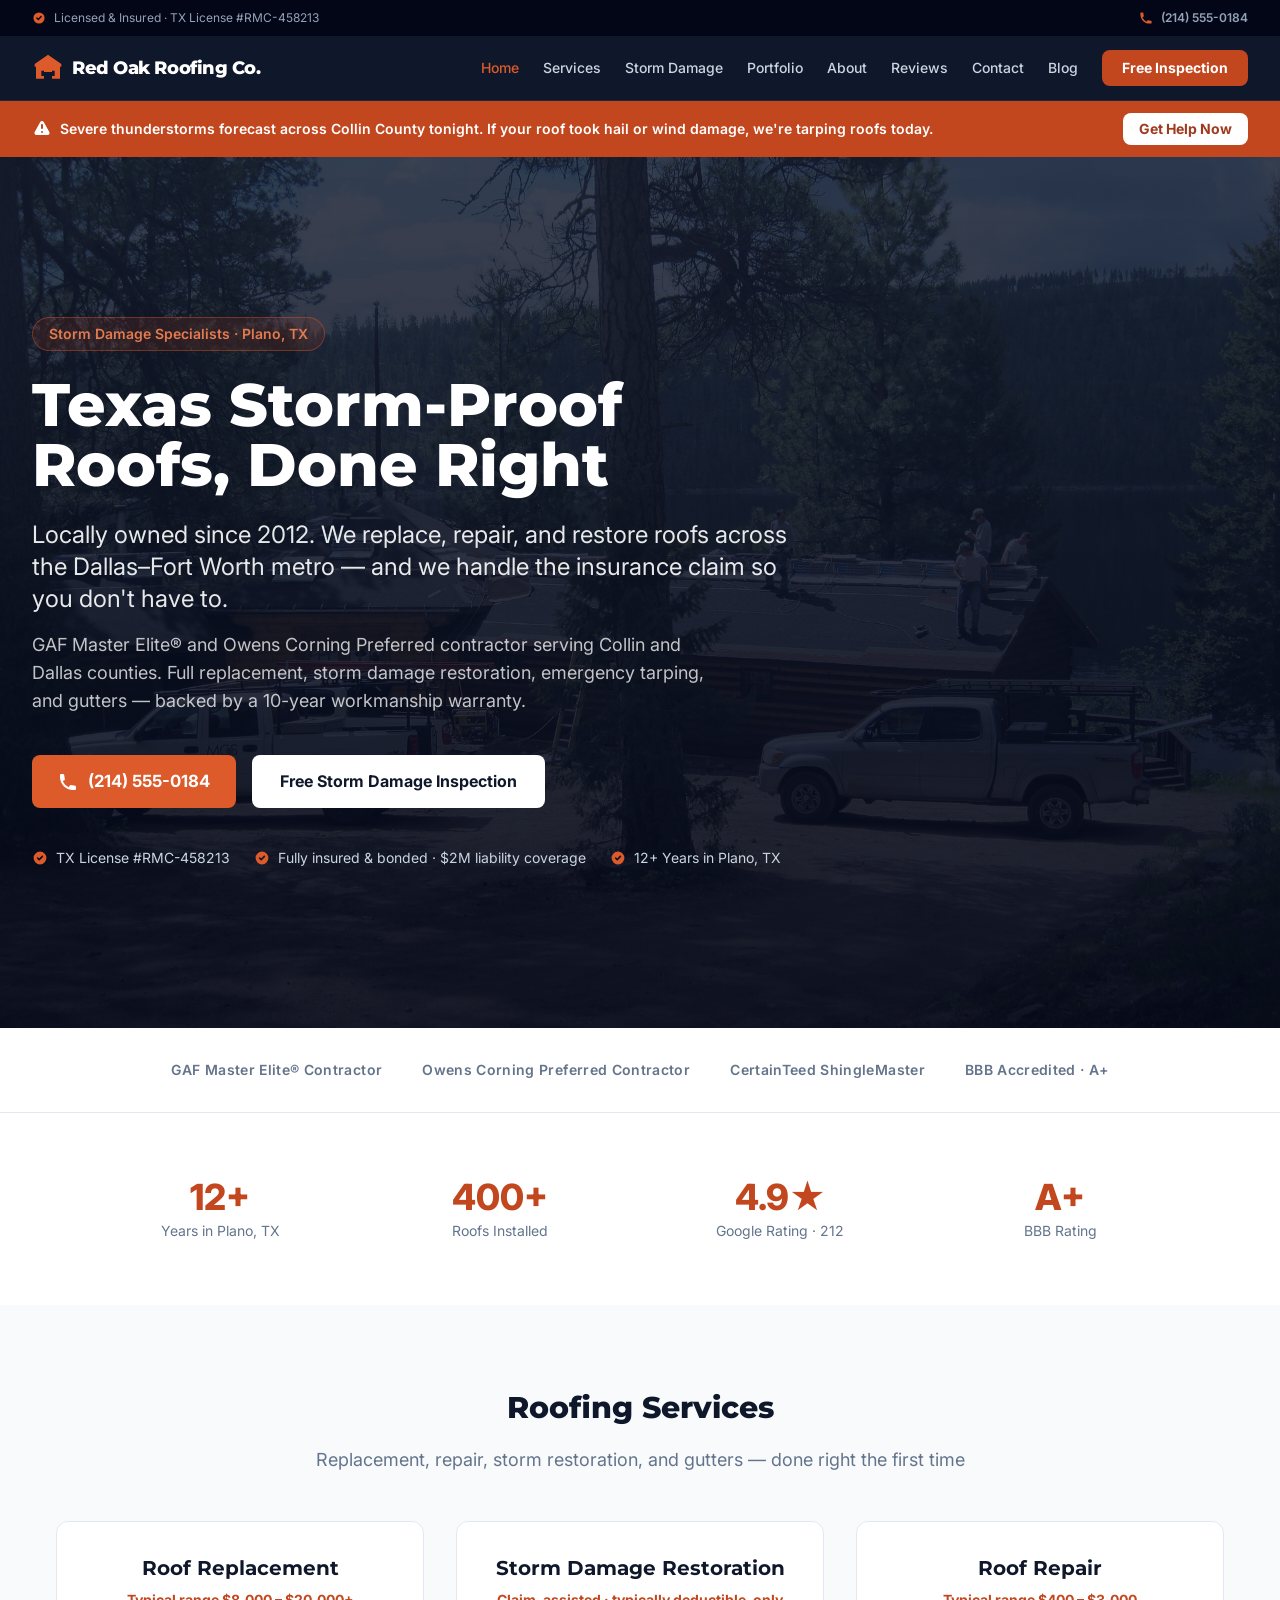
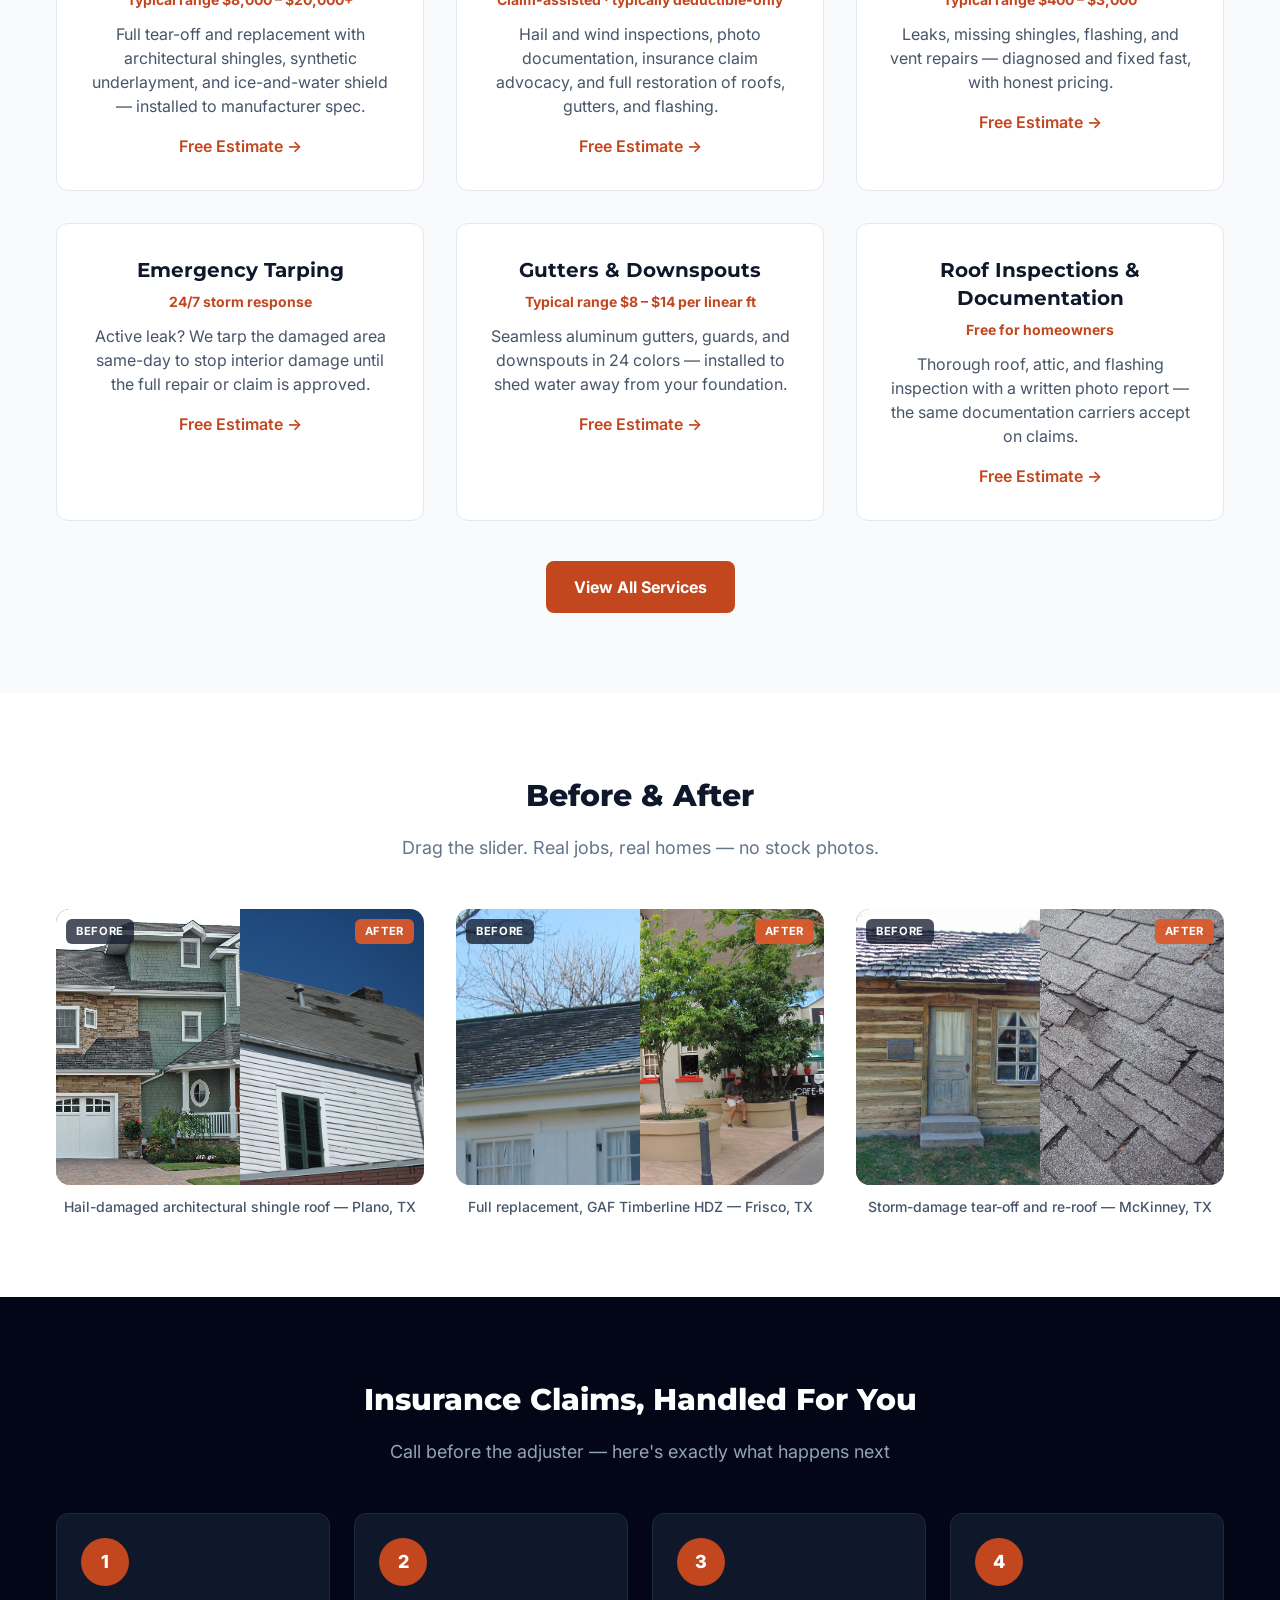
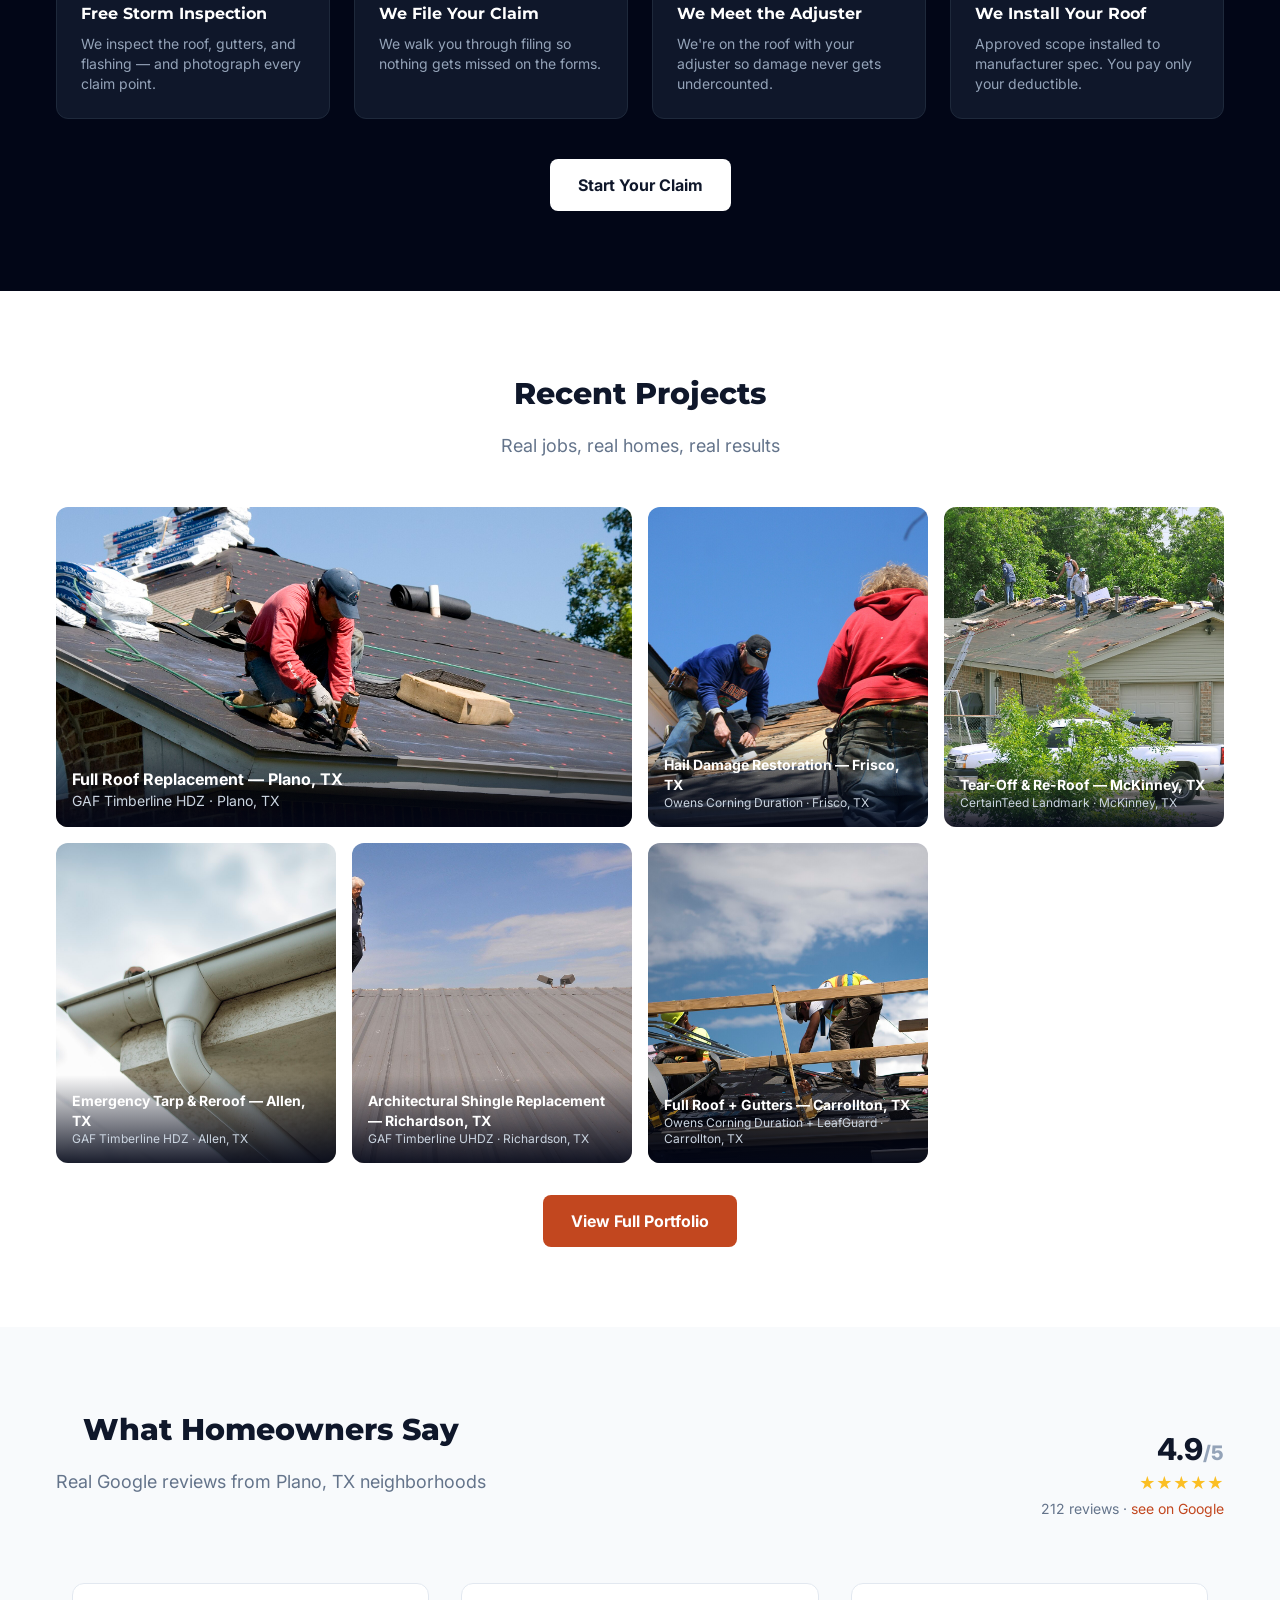
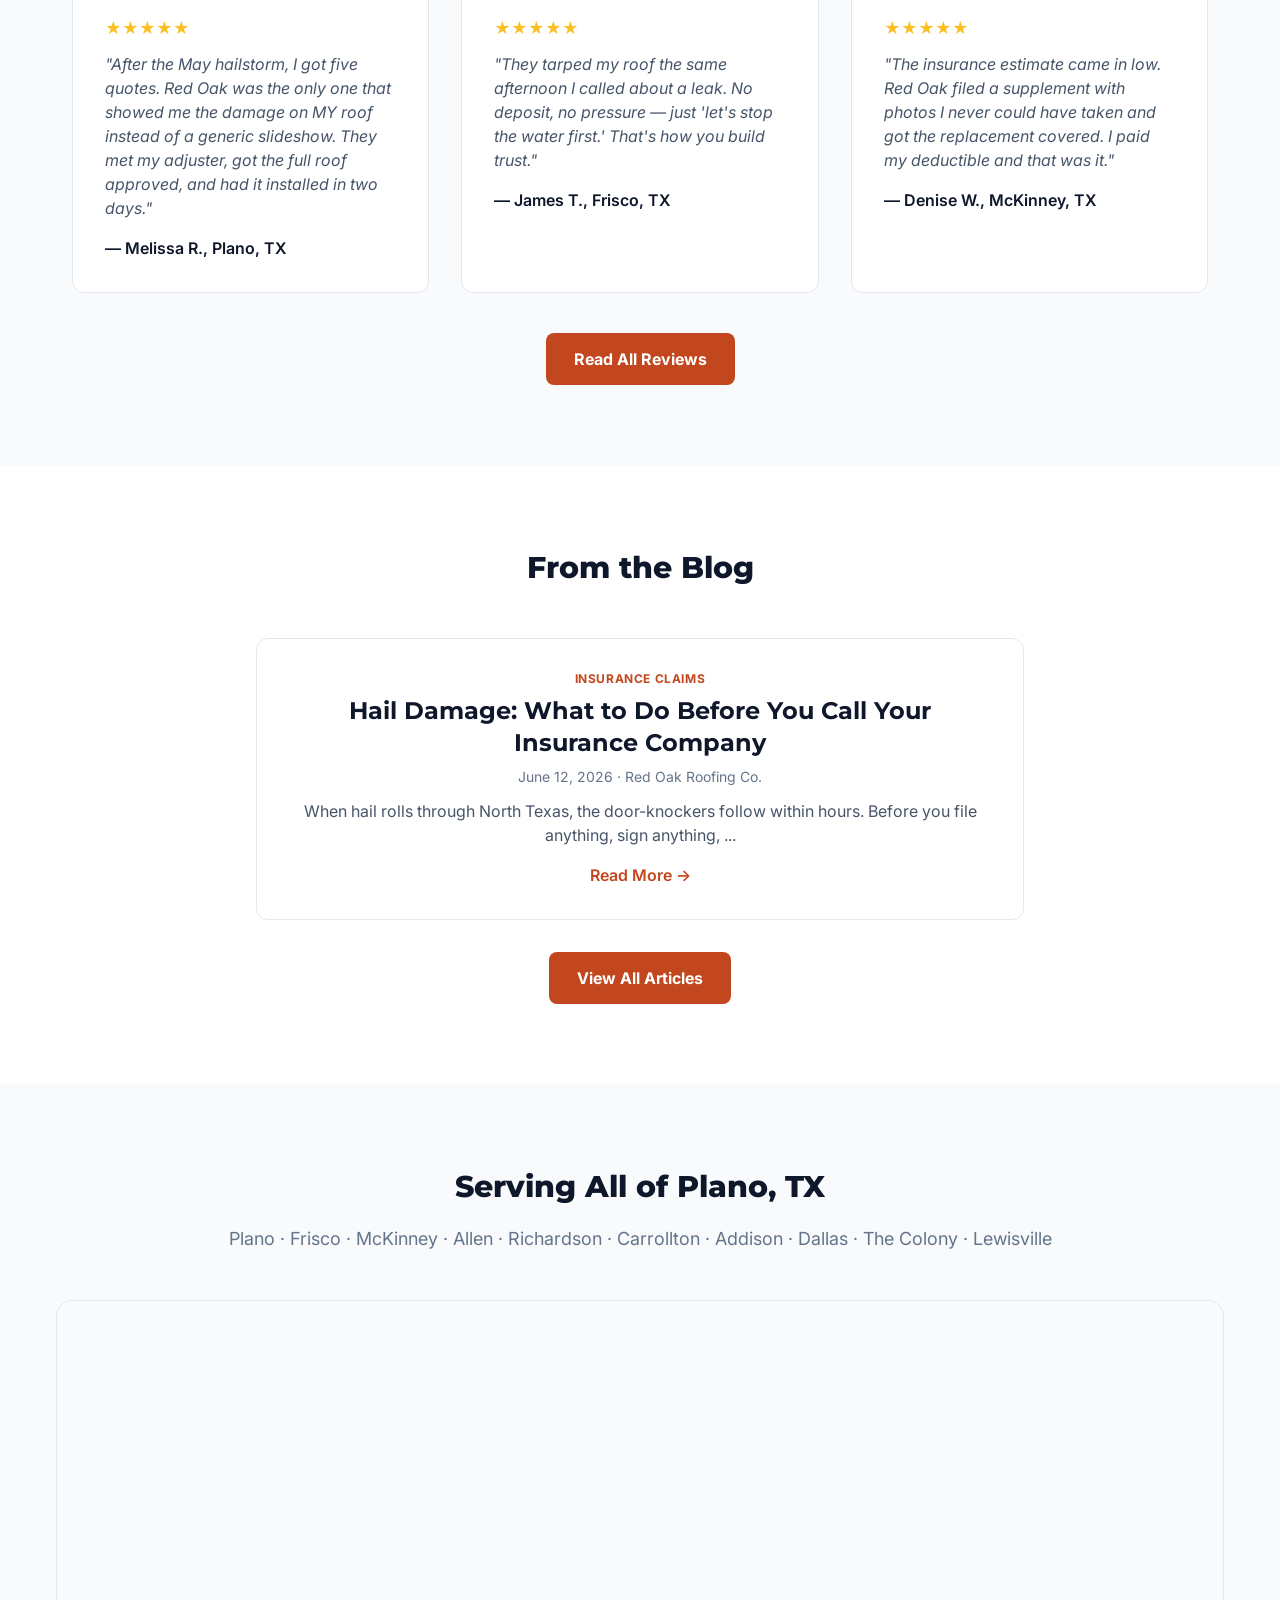
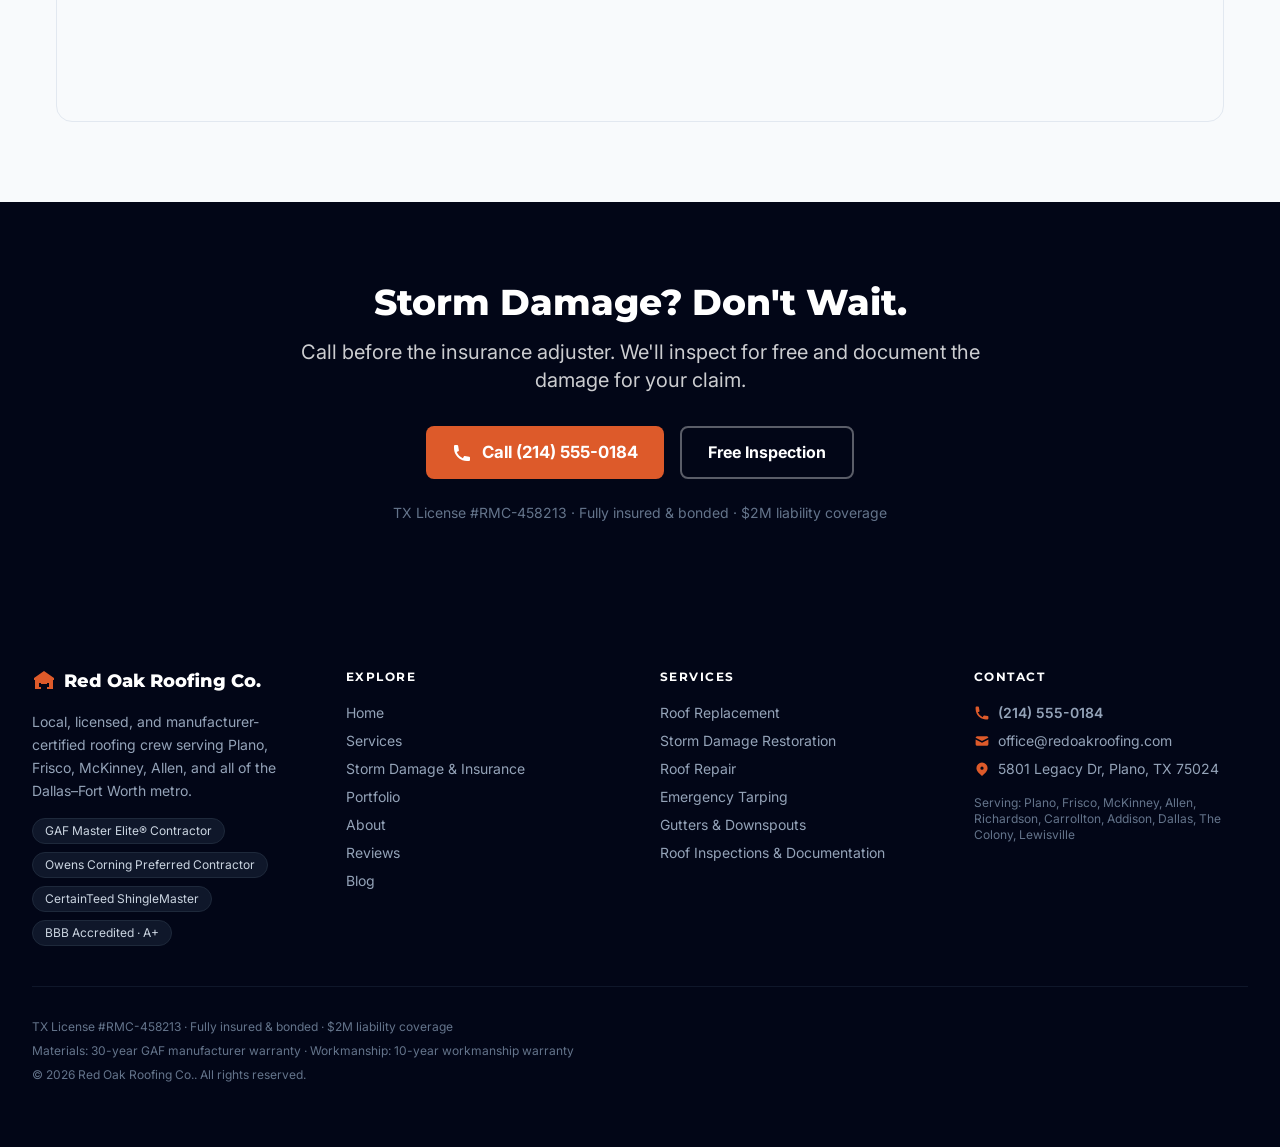
==== index.html @ 8d055d01 "Deploy red-oak-roofing" ====
<!DOCTYPE html>
<html lang="en">
<head>
  <meta charset="UTF-8">
  <meta name="viewport" content="width=device-width, initial-scale=1.0">
  <title>Texas Storm-Proof Roofs, Done Right | Red Oak Roofing Co.</title>
  <meta name="description" content="GAF Master Elite® and Owens Corning Preferred contractor serving Collin and Dallas counties. Full replacement, storm damage restoration, emergency tarping, and gutters — backed by a 10-year workmanship warranty.">
  <meta property="og:title" content="Texas Storm-Proof Roofs, Done Right | Red Oak Roofing Co.">
  <meta property="og:description" content="GAF Master Elite® and Owens Corning Preferred contractor serving Collin and Dallas counties. Full replacement, storm damage restoration, emergency tarping, and gutters — backed by a 10-year workmanship warranty.">
  <meta property="og:type" content="website">
  <meta name="twitter:card" content="summary_large_image">
  <link rel="canonical" href="https://red-oak-roofing.pages.dev/index.html">
  <script type="application/ld+json">
  {
    "@context": "https://schema.org",
    "@type": "RoofingContractor",
    "name": "Red Oak Roofing Co.",
    "image": "./images/hero-roofing.jpg",
    "telephone": "(214) 555-0184",
    "email": "office@redoakroofing.com",
    "address": { "@type": "PostalAddress", "addressLocality": "Plano, TX", "streetAddress": "5801 Legacy Dr, Plano, TX 75024" },
    "url": "https://red-oak-roofing.pages.dev",
    "description": "GAF Master Elite® and Owens Corning Preferred contractor serving Collin and Dallas counties. Full replacement, storm damage restoration, emergency tarping, and gutters — backed by a 10-year workmanship warranty.",
    "areaServed": "Plano, TX",
    "aggregateRating": { "@type": "AggregateRating", "ratingValue": "4.9", "reviewCount": "212" },
    "priceRange": "$8,000 - $20,000+"
  }
  </script>
  <link rel="stylesheet" href="style.css">
  <link rel="preconnect" href="https://fonts.googleapis.com">
  <link rel="preconnect" href="https://fonts.gstatic.com" crossorigin>
  <link rel="preload" as="style" href="https://fonts.googleapis.com/css2?family=Inter:wght@400;500;600;700&family=Montserrat:wght@600;700;800;900&display=swap">
  <link rel="stylesheet" href="https://fonts.googleapis.com/css2?family=Inter:wght@400;500;600;700&family=Montserrat:wght@600;700;800;900&display=swap" media="print" onload="this.media='all'">
  <noscript><link rel="stylesheet" href="https://fonts.googleapis.com/css2?family=Inter:wght@400;500;600;700&family=Montserrat:wght@600;700;800;900&display=swap"></noscript>
  <link rel="preload" as="image" href="./images/hero-roofing.jpg">
  <style>
  *{margin:0;padding:0;box-sizing:border-box}
  html{scroll-behavior:smooth}
  body{font-family:Inter,system-ui,-apple-system,Segoe UI,Roboto,Helvetica Neue,Arial,sans-serif;color:#334155;background:#fff;-webkit-font-smoothing:antialiased}
  h1,h2,h3,h4{font-family:Montserrat,system-ui,sans-serif}
  .container{max-width:1280px;margin:0 auto;padding:0 24px}
  .section{padding:80px 24px}
  .sec-title{font-size:1.875rem;font-weight:800;text-align:center;margin-bottom:48px;color:#0f172a}
  .sec-subtitle{text-align:center;color:#64748b;font-size:1.125rem;margin-top:-32px;margin-bottom:48px}
  .grid-3{display:grid;grid-template-columns:repeat(auto-fit,minmax(300px,1fr));gap:32px}
  .card{background:#fff;border-radius:12px;padding:32px;border:1px solid #e2e8f0;transition:box-shadow .3s}
  .card:hover{box-shadow:0 12px 30px -8px rgba(15,23,42,.12)}
  .form-input{width:100%;padding:12px 16px;border:1px solid #cbd5e1;border-radius:8px;outline:none;transition:border-color .2s,box-shadow .2s;font-family:inherit;background:#fff}
  .form-input:focus{border-color:#c2471f;box-shadow:0 0 0 3px rgba(221,90,42,.15)}
  .btn{display:inline-block;background:#c2471f;color:#fff;padding:14px 28px;border-radius:8px;text-decoration:none;font-weight:700;border:0;cursor:pointer;transition:background .2s;font-family:inherit;font-size:1rem;text-align:center}
  .btn:hover{background:#a03a1e}
  .btn-outline{display:inline-block;border:2px solid rgba(255,255,255,.35);color:#fff;padding:12px 26px;border-radius:8px;text-decoration:none;font-weight:700;transition:background .2s;font-family:inherit;font-size:1rem;text-align:center}
  .btn-outline:hover{background:rgba(255,255,255,.1)}
  .btn-light{display:inline-block;background:#fff;color:#0f172a;padding:14px 28px;border-radius:8px;text-decoration:none;font-weight:700;transition:background .2s;font-family:inherit;font-size:1rem;text-align:center}
  .btn-light:hover{background:#f1f5f9}
  .btn-tel{display:inline-flex;align-items:center;gap:10px;background:#dd5a2a;color:#fff;padding:14px 26px;border-radius:8px;text-decoration:none;font-weight:700;transition:background .2s;font-family:inherit;font-size:1.05rem}
  .btn-tel:hover{background:#c2471f}
  .pill{display:inline-block;background:rgba(255,255,255,.12);border:1px solid rgba(255,255,255,.22);color:#fff;padding:6px 14px;border-radius:9999px;font-size:.8rem;font-weight:600}
  .active-page{color:#dd5a2a!important}
  .smallcaps{font-size:.75rem;font-weight:700;letter-spacing:.12em;text-transform:uppercase}
  .sticky-call{position:fixed;left:0;right:0;bottom:0;z-index:60;display:none;background:#0f172a;padding:10px 12px;gap:10px;border-top:1px solid #1e293b}
  .sticky-call a{flex:1;text-align:center;padding:13px 8px;border-radius:8px;font-weight:700;text-decoration:none;font-size:.95rem}
  .sticky-call .call{background:#dd5a2a;color:#fff}
  .sticky-call .inspect{background:#fff;color:#0f172a}
  .ba{position:relative;overflow:hidden;border-radius:14px;user-select:none}
  .ba img{display:block;width:100%;height:100%;object-fit:cover}
  .ba-after{position:absolute;top:0;left:0;height:100%;overflow:hidden}
  .ba-after img{max-width:none}
  .ba-range{position:absolute;inset:0;width:100%;height:100%;opacity:0;cursor:ew-resize;margin:0}
  .ba-label{position:absolute;top:10px;padding:4px 10px;border-radius:6px;font-size:.7rem;font-weight:700;letter-spacing:.06em;text-transform:uppercase}
  .ba-label.before{left:10px;background:rgba(15,23,42,.75);color:#fff}
  .ba-label.after{right:10px;background:rgba(221,90,42,.92);color:#fff}
  .r-track{display:flex;transition:transform .5s ease}
  .r-slide{min-width:100%;padding:0 16px}
  @media(min-width:768px){.r-slide{min-width:50%}}
  @media(min-width:1024px){.r-slide{min-width:33.333%}}
  @media(max-width:768px){.grid-3{grid-template-columns:1fr}.section{padding:48px 24px}.sticky-call{display:flex}body{padding-bottom:64px}}
  </style>
  <style>
    @keyframes fadeInUp{from{opacity:0;transform:translateY(30px)}to{opacity:1;transform:translateY(0)}}
    .animate-in{animation:fadeInUp .6s ease forwards}
  </style>
</head>
<body>
  <div class="bg-slate-950 text-slate-400 text-xs">
    <div class="max-w-7xl mx-auto px-4 sm:px-6 lg:px-8 h-9 flex items-center justify-between">
      <span class="flex items-center gap-2">
        <svg class="w-3.5 h-3.5 text-roof-500" fill="currentColor" viewBox="0 0 20 20"><path fill-rule="evenodd" d="M10 18a8 8 0 100-16 8 8 0 000 16zm3.707-9.293a1 1 0 00-1.414-1.414L9 10.586 7.707 9.293a1 1 0 00-1.414 1.414l2 2a1 1 0 001.414 0l4-4z" clip-rule="evenodd"/></svg>
        Licensed &amp; Insured · TX License #RMC-458213
      </span>
      <a href="tel:(214) 555-0184" class="flex items-center gap-2 hover:text-white transition font-semibold">
        <svg class="w-3.5 h-3.5 text-roof-500" fill="currentColor" viewBox="0 0 20 20"><path d="M2 3a1 1 0 011-1h2.153a1 1 0 01.986.836l.74 4.435a1 1 0 01-.54 1.06l-1.548.773a11.037 11.037 0 006.105 6.105l.774-1.548a1 1 0 011.059-.54l4.435.74a1 1 0 01.836.986V17a1 1 0 01-1 1h-2C7.82 18 2 12.18 2 5V3z"/></svg>
        (214) 555-0184
      </a>
    </div>
  </div>
  <nav class="bg-slate-900 sticky top-0 z-50 border-b border-slate-800">
    <div class="max-w-7xl mx-auto px-4 sm:px-6 lg:px-8">
      <div class="flex justify-between items-center h-16">
        <a href="/" class="flex items-center gap-2">
          <svg class="w-8 h-8 text-roof-500" fill="currentColor" viewBox="0 0 24 24"><path d="M12 2L2 9v2h1v9h6v-5h6v5h6v-9h1V9l-10-7zM7 18v-4h2v4H7zm8 0v-4h2v4h-2z"/></svg>
          <span class="font-heading text-lg font-extrabold text-white tracking-tight">Red Oak Roofing Co.</span>
        </a>
        <div class="hidden lg:flex items-center gap-6 text-sm">
          <a href="/" class="text-slate-300 hover:text-white transition font-medium active-page">Home</a>
          <a href="/services" class="text-slate-300 hover:text-white transition font-medium ">Services</a>
          <a href="/storm-damage" class="text-slate-300 hover:text-white transition font-medium ">Storm Damage</a>
          <a href="/portfolio" class="text-slate-300 hover:text-white transition font-medium ">Portfolio</a>
          <a href="/about" class="text-slate-300 hover:text-white transition font-medium ">About</a>
          <a href="/reviews" class="text-slate-300 hover:text-white transition font-medium ">Reviews</a>
          <a href="/contact" class="text-slate-300 hover:text-white transition font-medium ">Contact</a>
          <a href="/blog" class="text-slate-300 hover:text-white transition font-medium ">Blog</a>
          <a href="/contact" class="bg-roof-600 text-white px-5 py-2 rounded-lg hover:bg-roof-700 transition font-bold text-sm">Free Inspection</a>
        </div>
        <div class="flex items-center gap-3 lg:hidden">
          <a href="tel:(214) 555-0184" class="bg-roof-600 text-white px-4 py-2 rounded-lg font-bold text-sm">Call</a>
          <button onclick="document.getElementById('mobile-menu').classList.toggle('hidden')" aria-label="Menu">
            <svg class="w-6 h-6 text-white" fill="none" stroke="currentColor" viewBox="0 0 24 24"><path stroke-linecap="round" stroke-linejoin="round" stroke-width="2" d="M4 6h16M4 12h16M4 18h16"/></svg>
          </button>
        </div>
      </div>
    </div>
    <div id="mobile-menu" class="hidden lg:hidden bg-slate-900 border-t border-slate-800">
      <div class="px-4 py-3 space-y-1">
        <a href="/" class="block py-2 text-slate-300 hover:text-white">Home</a>
        <a href="/services" class="block py-2 text-slate-300 hover:text-white">Services</a>
        <a href="/storm-damage" class="block py-2 text-roof-500 font-semibold">Storm Damage &amp; Insurance Claims</a>
        <a href="/portfolio" class="block py-2 text-slate-300 hover:text-white">Portfolio</a>
        <a href="/about" class="block py-2 text-slate-300 hover:text-white">About</a>
        <a href="/reviews" class="block py-2 text-slate-300 hover:text-white">Reviews</a>
        <a href="/contact" class="block py-2 text-slate-300 hover:text-white">Contact</a>
        <a href="/blog" class="block py-2 text-slate-300 hover:text-white">Blog</a>
        <a href="tel:(214) 555-0184" class="block py-2 text-roof-500 font-bold">Call (214) 555-0184</a>
      </div>
    </div>
  </nav>

  <div class="bg-roof-600 text-white">
    <div class="max-w-7xl mx-auto px-4 sm:px-6 lg:px-8 py-3 flex items-center justify-between gap-4 text-sm">
      <span class="flex items-center gap-2 font-semibold"><svg class="w-5 h-5 flex-shrink-0" fill="currentColor" viewBox="0 0 20 20"><path fill-rule="evenodd" d="M8.257 3.099c.765-1.36 2.722-1.36 3.486 0l5.58 9.92c.75 1.334-.213 2.98-1.742 2.98H4.42c-1.53 0-2.493-1.646-1.743-2.98l5.58-9.92zM11 13a1 1 0 11-2 0 1 1 0 012 0zm-1-8a1 1 0 00-1 1v3a1 1 0 002 0V6a1 1 0 00-1-1z" clip-rule="evenodd"/></svg>Severe thunderstorms forecast across Collin County tonight. If your roof took hail or wind damage, we&#x27;re tarping roofs today.</span>
      <a href="/storm-damage" class="hidden sm:inline-flex items-center gap-1 bg-white text-roof-700 font-bold px-4 py-1.5 rounded-lg hover:bg-slate-100 transition text-sm">Get Help Now</a>
    </div>
  </div>

  <section class="bg-slate-950 text-white relative" style="background:linear-gradient(rgba(15,23,42,.82),rgba(2,6,23,.9)),url('./images/hero-roofing.jpg') center/cover;">
    <div class="max-w-7xl mx-auto px-4 sm:px-6 lg:px-8 py-28 md:py-40">
      <div class="max-w-3xl">
        <div class="inline-flex items-center gap-2 bg-roof-600/15 border border-roof-500/40 rounded-full px-4 py-1.5 text-sm font-semibold text-roof-400 mb-6">
          Storm Damage Specialists · Plano, TX
        </div>
        <h1 class="text-4xl md:text-6xl font-extrabold leading-tight mb-6">Texas Storm-Proof Roofs, Done Right</h1>
        <p class="text-xl md:text-2xl mb-4 opacity-90">Locally owned since 2012. We replace, repair, and restore roofs across the Dallas–Fort Worth metro — and we handle the insurance claim so you don&#x27;t have to.</p>
        <p class="text-lg opacity-75 mb-10 max-w-2xl">GAF Master Elite® and Owens Corning Preferred contractor serving Collin and Dallas counties. Full replacement, storm damage restoration, emergency tarping, and gutters — backed by a 10-year workmanship warranty.</p>
        <div class="flex flex-col sm:flex-row gap-4">
          <a href="tel:(214) 555-0184" class="btn-tel">
            <svg class="w-5 h-5" fill="currentColor" viewBox="0 0 20 20"><path d="M2 3a1 1 0 011-1h2.153a1 1 0 01.986.836l.74 4.435a1 1 0 01-.54 1.06l-1.548.773a11.037 11.037 0 006.105 6.105l.774-1.548a1 1 0 011.059-.54l4.435.74a1 1 0 01.836.986V17a1 1 0 01-1 1h-2C7.82 18 2 12.18 2 5V3z"/></svg>
            (214) 555-0184
          </a>
          <a href="/contact" class="btn-light">Free Storm Damage Inspection</a>
        </div>
        <div class="flex flex-wrap gap-x-6 gap-y-2 mt-10 text-sm text-slate-300">
          <span class="flex items-center gap-2"><svg class="w-4 h-4 text-roof-500" fill="currentColor" viewBox="0 0 20 20"><path fill-rule="evenodd" d="M10 18a8 8 0 100-16 8 8 0 000 16zm3.707-9.293a1 1 0 00-1.414-1.414L9 10.586 7.707 9.293a1 1 0 00-1.414 1.414l2 2a1 1 0 001.414 0l4-4z" clip-rule="evenodd"/></svg>TX License #RMC-458213</span>
          <span class="flex items-center gap-2"><svg class="w-4 h-4 text-roof-500" fill="currentColor" viewBox="0 0 20 20"><path fill-rule="evenodd" d="M10 18a8 8 0 100-16 8 8 0 000 16zm3.707-9.293a1 1 0 00-1.414-1.414L9 10.586 7.707 9.293a1 1 0 00-1.414 1.414l2 2a1 1 0 001.414 0l4-4z" clip-rule="evenodd"/></svg>Fully insured &amp; bonded · $2M liability coverage</span>
          <span class="flex items-center gap-2"><svg class="w-4 h-4 text-roof-500" fill="currentColor" viewBox="0 0 20 20"><path fill-rule="evenodd" d="M10 18a8 8 0 100-16 8 8 0 000 16zm3.707-9.293a1 1 0 00-1.414-1.414L9 10.586 7.707 9.293a1 1 0 00-1.414 1.414l2 2a1 1 0 001.414 0l4-4z" clip-rule="evenodd"/></svg>12+ Years in Plano, TX</span>
        </div>
      </div>
    </div>
  </section>

  <section class="py-8 bg-white border-b border-slate-200">
    <div class="max-w-7xl mx-auto px-4 sm:px-6 lg:px-8 flex flex-wrap items-center justify-center gap-x-10 gap-y-3">
      <span class="text-sm font-semibold text-slate-500 tracking-wide">GAF Master Elite® Contractor</span><span class="text-sm font-semibold text-slate-500 tracking-wide">Owens Corning Preferred Contractor</span><span class="text-sm font-semibold text-slate-500 tracking-wide">CertainTeed ShingleMaster</span><span class="text-sm font-semibold text-slate-500 tracking-wide">BBB Accredited · A+</span>
    </div>
  </section>

  <section class="py-16 bg-white">
    <div class="max-w-6xl mx-auto px-4 sm:px-6 lg:px-8">
      <div class="grid grid-cols-2 md:grid-cols-4 gap-8 text-center">
        <div class="animate-in" style="animation-delay:0s"><div class="text-4xl font-extrabold text-roof-600">12+</div><div class="text-slate-500 text-sm mt-1">Years in Plano, TX</div></div>
        <div class="animate-in" style="animation-delay:.1s"><div class="text-4xl font-extrabold text-roof-600">400+</div><div class="text-slate-500 text-sm mt-1">Roofs Installed</div></div>
        <div class="animate-in" style="animation-delay:.2s"><div class="text-4xl font-extrabold text-roof-600">4.9★</div><div class="text-slate-500 text-sm mt-1">Google Rating · 212</div></div>
        <div class="animate-in" style="animation-delay:.3s"><div class="text-4xl font-extrabold text-roof-600">A+</div><div class="text-slate-500 text-sm mt-1">BBB Rating</div></div>
      </div>
    </div>
  </section>

  <section class="section bg-slate-50" id="services">
    <h2 class="sec-title">Roofing Services</h2>
    <p class="sec-subtitle">Replacement, repair, storm restoration, and gutters — done right the first time</p>
    <div class="max-w-7xl mx-auto px-4 sm:px-6 lg:px-8">
      <div class="grid md:grid-cols-3 gap-8">
        <div class="card text-center animate-in" style="animation-delay:0s">
          <h3 class="text-xl font-bold text-slate-900 mb-2">Roof Replacement</h3>
          <div class="text-roof-600 font-bold mb-3 text-sm">Typical range $8,000 – $20,000+</div>
          <p class="text-slate-600 mb-4">Full tear-off and replacement with architectural shingles, synthetic underlayment, and ice-and-water shield — installed to manufacturer spec.</p>
          <a href="/contact" class="text-roof-600 font-semibold hover:underline">Free Estimate →</a>
        </div>
        <div class="card text-center animate-in" style="animation-delay:.1s">
          <h3 class="text-xl font-bold text-slate-900 mb-2">Storm Damage Restoration</h3>
          <div class="text-roof-600 font-bold mb-3 text-sm">Claim-assisted · typically deductible-only</div>
          <p class="text-slate-600 mb-4">Hail and wind inspections, photo documentation, insurance claim advocacy, and full restoration of roofs, gutters, and flashing.</p>
          <a href="/contact" class="text-roof-600 font-semibold hover:underline">Free Estimate →</a>
        </div>
        <div class="card text-center animate-in" style="animation-delay:.2s">
          <h3 class="text-xl font-bold text-slate-900 mb-2">Roof Repair</h3>
          <div class="text-roof-600 font-bold mb-3 text-sm">Typical range $400 – $3,000</div>
          <p class="text-slate-600 mb-4">Leaks, missing shingles, flashing, and vent repairs — diagnosed and fixed fast, with honest pricing.</p>
          <a href="/contact" class="text-roof-600 font-semibold hover:underline">Free Estimate →</a>
        </div>
        <div class="card text-center animate-in" style="animation-delay:.3s">
          <h3 class="text-xl font-bold text-slate-900 mb-2">Emergency Tarping</h3>
          <div class="text-roof-600 font-bold mb-3 text-sm">24/7 storm response</div>
          <p class="text-slate-600 mb-4">Active leak? We tarp the damaged area same-day to stop interior damage until the full repair or claim is approved.</p>
          <a href="/contact" class="text-roof-600 font-semibold hover:underline">Free Estimate →</a>
        </div>
        <div class="card text-center animate-in" style="animation-delay:.4s">
          <h3 class="text-xl font-bold text-slate-900 mb-2">Gutters &amp; Downspouts</h3>
          <div class="text-roof-600 font-bold mb-3 text-sm">Typical range $8 – $14 per linear ft</div>
          <p class="text-slate-600 mb-4">Seamless aluminum gutters, guards, and downspouts in 24 colors — installed to shed water away from your foundation.</p>
          <a href="/contact" class="text-roof-600 font-semibold hover:underline">Free Estimate →</a>
        </div>
        <div class="card text-center animate-in" style="animation-delay:.5s">
          <h3 class="text-xl font-bold text-slate-900 mb-2">Roof Inspections &amp; Documentation</h3>
          <div class="text-roof-600 font-bold mb-3 text-sm">Free for homeowners</div>
          <p class="text-slate-600 mb-4">Thorough roof, attic, and flashing inspection with a written photo report — the same documentation carriers accept on claims.</p>
          <a href="/contact" class="text-roof-600 font-semibold hover:underline">Free Estimate →</a>
        </div>
      </div>
      <div class="text-center mt-10">
        <a href="/services" class="btn">View All Services</a>
      </div>
    </div>
  </section>

  <section class="section" id="before-after">
    <h2 class="sec-title">Before &amp; After</h2>
    <p class="sec-subtitle">Drag the slider. Real jobs, real homes — no stock photos.</p>
    <div class="max-w-7xl mx-auto px-4 sm:px-6 lg:px-8">
      <div class="grid md:grid-cols-2 lg:grid-cols-3 gap-8">
        <div>
          <div class="ba aspect-[4/3]">
            <img src="./images/before-1.jpg" alt="Before" loading="lazy">
            <div class="ba-after"><img src="./images/after-1.jpg" alt="After" loading="lazy"></div>
            <span class="ba-label before">Before</span>
            <span class="ba-label after">After</span>
            <input type="range" min="0" max="100" value="50" class="ba-range" aria-label="Reveal before and after">
          </div>
          <p class="text-sm text-slate-600 mt-3 text-center font-medium">Hail-damaged architectural shingle roof — Plano, TX</p>
        </div>
        <div>
          <div class="ba aspect-[4/3]">
            <img src="./images/before-2.jpg" alt="Before" loading="lazy">
            <div class="ba-after"><img src="./images/after-2.jpg" alt="After" loading="lazy"></div>
            <span class="ba-label before">Before</span>
            <span class="ba-label after">After</span>
            <input type="range" min="0" max="100" value="50" class="ba-range" aria-label="Reveal before and after">
          </div>
          <p class="text-sm text-slate-600 mt-3 text-center font-medium">Full replacement, GAF Timberline HDZ — Frisco, TX</p>
        </div>
        <div>
          <div class="ba aspect-[4/3]">
            <img src="./images/before-3.jpg" alt="Before" loading="lazy">
            <div class="ba-after"><img src="./images/after-3.jpg" alt="After" loading="lazy"></div>
            <span class="ba-label before">Before</span>
            <span class="ba-label after">After</span>
            <input type="range" min="0" max="100" value="50" class="ba-range" aria-label="Reveal before and after">
          </div>
          <p class="text-sm text-slate-600 mt-3 text-center font-medium">Storm-damage tear-off and re-roof — McKinney, TX</p>
        </div>
      </div>
    </div>
  </section>

  <section class="section bg-slate-950 text-white" id="claims">
    <h2 class="sec-title !text-white">Insurance Claims, Handled For You</h2>
    <p class="sec-subtitle !text-slate-400">Call before the adjuster — here's exactly what happens next</p>
    <div class="max-w-7xl mx-auto px-4 sm:px-6 lg:px-8">
      <div class="grid md:grid-cols-4 gap-6">
        <div class="bg-slate-900 border border-slate-800 rounded-xl p-6">
          <div class="w-12 h-12 bg-roof-600 text-white rounded-full flex items-center justify-center mb-4 text-lg font-extrabold">1</div>
          <h3 class="font-bold text-white mb-2">Free Storm Inspection</h3>
          <p class="text-slate-400 text-sm">We inspect the roof, gutters, and flashing — and photograph every claim point.</p>
        </div>
        <div class="bg-slate-900 border border-slate-800 rounded-xl p-6">
          <div class="w-12 h-12 bg-roof-600 text-white rounded-full flex items-center justify-center mb-4 text-lg font-extrabold">2</div>
          <h3 class="font-bold text-white mb-2">We File Your Claim</h3>
          <p class="text-slate-400 text-sm">We walk you through filing so nothing gets missed on the forms.</p>
        </div>
        <div class="bg-slate-900 border border-slate-800 rounded-xl p-6">
          <div class="w-12 h-12 bg-roof-600 text-white rounded-full flex items-center justify-center mb-4 text-lg font-extrabold">3</div>
          <h3 class="font-bold text-white mb-2">We Meet the Adjuster</h3>
          <p class="text-slate-400 text-sm">We&#x27;re on the roof with your adjuster so damage never gets undercounted.</p>
        </div>
        <div class="bg-slate-900 border border-slate-800 rounded-xl p-6">
          <div class="w-12 h-12 bg-roof-600 text-white rounded-full flex items-center justify-center mb-4 text-lg font-extrabold">4</div>
          <h3 class="font-bold text-white mb-2">We Install Your Roof</h3>
          <p class="text-slate-400 text-sm">Approved scope installed to manufacturer spec. You pay only your deductible.</p>
        </div>
      </div>
      <div class="text-center mt-10">
        <a href="/storm-damage" class="btn-light">Start Your Claim</a>
      </div>
    </div>
  </section>

  <section class="section" id="projects">
    <h2 class="sec-title">Recent Projects</h2>
    <p class="sec-subtitle">Real jobs, real homes, real results</p>
    <div class="max-w-7xl mx-auto px-4 sm:px-6 lg:px-8">
      <div class="grid grid-cols-1 sm:grid-cols-2 lg:grid-cols-4 gap-4">
        <div class="lg:col-span-2 sm:col-span-2 relative overflow-hidden rounded-xl group"><img src="./images/project-1.jpg" alt="Full Roof Replacement — Plano, TX" class="w-full h-80 object-cover" loading="lazy"><div class="absolute inset-x-0 bottom-0 bg-gradient-to-t from-slate-950/90 to-transparent p-4"><div class="text-white font-bold">Full Roof Replacement — Plano, TX</div><div class="text-slate-300 text-sm">GAF Timberline HDZ · Plano, TX</div></div></div>
        <div class="relative overflow-hidden rounded-xl group"><img src="./images/project-2.jpg" alt="Hail Damage Restoration — Frisco, TX" class="w-full h-80 object-cover" loading="lazy"><div class="absolute inset-x-0 bottom-0 bg-gradient-to-t from-slate-950/90 to-transparent p-4"><div class="text-white font-bold text-sm">Hail Damage Restoration — Frisco, TX</div><div class="text-slate-300 text-xs">Owens Corning Duration · Frisco, TX</div></div></div>
        <div class="relative overflow-hidden rounded-xl group"><img src="./images/project-3.jpg" alt="Tear-Off &amp; Re-Roof — McKinney, TX" class="w-full h-80 object-cover" loading="lazy"><div class="absolute inset-x-0 bottom-0 bg-gradient-to-t from-slate-950/90 to-transparent p-4"><div class="text-white font-bold text-sm">Tear-Off &amp; Re-Roof — McKinney, TX</div><div class="text-slate-300 text-xs">CertainTeed Landmark · McKinney, TX</div></div></div>
        <div class="relative overflow-hidden rounded-xl group"><img src="./images/project-4.jpg" alt="Emergency Tarp &amp; Reroof — Allen, TX" class="w-full h-80 object-cover" loading="lazy"><div class="absolute inset-x-0 bottom-0 bg-gradient-to-t from-slate-950/90 to-transparent p-4"><div class="text-white font-bold text-sm">Emergency Tarp &amp; Reroof — Allen, TX</div><div class="text-slate-300 text-xs">GAF Timberline HDZ · Allen, TX</div></div></div>
        <div class="relative overflow-hidden rounded-xl group"><img src="./images/project-5.jpg" alt="Architectural Shingle Replacement — Richardson, TX" class="w-full h-80 object-cover" loading="lazy"><div class="absolute inset-x-0 bottom-0 bg-gradient-to-t from-slate-950/90 to-transparent p-4"><div class="text-white font-bold text-sm">Architectural Shingle Replacement — Richardson, TX</div><div class="text-slate-300 text-xs">GAF Timberline UHDZ · Richardson, TX</div></div></div>
        <div class="relative overflow-hidden rounded-xl group"><img src="./images/project-6.jpg" alt="Full Roof + Gutters — Carrollton, TX" class="w-full h-80 object-cover" loading="lazy"><div class="absolute inset-x-0 bottom-0 bg-gradient-to-t from-slate-950/90 to-transparent p-4"><div class="text-white font-bold text-sm">Full Roof + Gutters — Carrollton, TX</div><div class="text-slate-300 text-xs">Owens Corning Duration + LeafGuard · Carrollton, TX</div></div></div>
      </div>
      <div class="text-center mt-8">
        <a href="/portfolio" class="btn">View Full Portfolio</a>
      </div>
    </div>
  </section>

  <section class="section bg-slate-50" id="reviews">
    <div class="max-w-7xl mx-auto px-4 sm:px-6 lg:px-8">
      <div class="flex flex-col md:flex-row items-center justify-between gap-6 mb-10">
        <div>
          <h2 class="sec-title mb-2">What Homeowners Say</h2>
          <p class="sec-subtitle mb-0">Real Google reviews from Plano, TX neighborhoods</p>
        </div>
        <div class="text-center md:text-right">
          <div class="text-3xl font-extrabold text-slate-900">4.9<span class="text-slate-400 text-xl">/5</span></div>
          <div class="flex justify-center md:justify-end text-amber-400 my-1">★★★★★</div>
          <p class="text-sm text-slate-500">212 reviews · <a href="https://www.google.com/search?q&#x3D;Red+Oak+Roofing+Plano+reviews" target="_blank" rel="noopener" class="text-roof-600 hover:underline">see on Google</a></p>
        </div>
      </div>
      <div class="testimonial-carousel relative overflow-hidden" data-carousel>
        <div class="r-track" data-track>
          <div class="r-slide"><div class="card h-full"><div class="flex text-amber-400 mb-3">★★★★★</div><p class="text-slate-600 mb-4 italic">"After the May hailstorm, I got five quotes. Red Oak was the only one that showed me the damage on MY roof instead of a generic slideshow. They met my adjuster, got the full roof approved, and had it installed in two days."</p><p class="font-semibold text-slate-900">— Melissa R., Plano, TX</p></div></div>
          <div class="r-slide"><div class="card h-full"><div class="flex text-amber-400 mb-3">★★★★★</div><p class="text-slate-600 mb-4 italic">"They tarped my roof the same afternoon I called about a leak. No deposit, no pressure — just &#x27;let&#x27;s stop the water first.&#x27; That&#x27;s how you build trust."</p><p class="font-semibold text-slate-900">— James T., Frisco, TX</p></div></div>
          <div class="r-slide"><div class="card h-full"><div class="flex text-amber-400 mb-3">★★★★★</div><p class="text-slate-600 mb-4 italic">"The insurance estimate came in low. Red Oak filed a supplement with photos I never could have taken and got the replacement covered. I paid my deductible and that was it."</p><p class="font-semibold text-slate-900">— Denise W., McKinney, TX</p></div></div>
          <div class="r-slide"><div class="card h-full"><div class="flex text-amber-400 mb-3">★★★★★</div><p class="text-slate-600 mb-4 italic">"Crew was on time every day, cleaned up every evening, and walked the finished roof with me. The 30-year GAF warranty was registered before they left."</p><p class="font-semibold text-slate-900">— Tony H., Allen, TX</p></div></div>
          <div class="r-slide"><div class="card h-full"><div class="flex text-amber-400 mb-3">★★★★★</div><p class="text-slate-600 mb-4 italic">"Straight answer on what I needed vs. what I didn&#x27;t. They fixed two vents and a small leak for a fair price instead of selling me a whole new roof."</p><p class="font-semibold text-slate-900">— Sandra K., Richardson, TX</p></div></div>
          <div class="r-slide"><div class="card h-full"><div class="flex text-amber-400 mb-3">★★★★★</div><p class="text-slate-600 mb-4 italic">"Had our roof and gutters done together. Communication was excellent, and the house looks sharp. Would recommend to any neighbor."</p><p class="font-semibold text-slate-900">— Marcus D., Carrollton, TX</p></div></div>
        </div>
      </div>
      <div class="text-center mt-10">
        <a href="/reviews" class="btn">Read All Reviews</a>
      </div>
    </div>
  </section>

  <section class="section" id="blog">
    <h2 class="sec-title">From the Blog</h2>
    <div class="max-w-7xl mx-auto px-4 sm:px-6 lg:px-8">
      <div class="card max-w-3xl mx-auto text-center">
        <div class="text-xs text-roof-600 font-bold uppercase tracking-wider mb-2">Insurance Claims</div>
        <h3 class="text-2xl font-bold text-slate-900 mb-2">Hail Damage: What to Do Before You Call Your Insurance Company</h3>
        <p class="text-slate-500 text-sm mb-3">June 12, 2026 · Red Oak Roofing Co.</p>
        <p class="text-slate-600 mb-4">When hail rolls through North Texas, the door-knockers follow within hours. Before you file anything, sign anything, ...</p>
        <a href="/blog/hail-damage-claim-guide" class="text-roof-600 font-semibold hover:underline">Read More →</a>
      </div>
      <div class="text-center mt-8">
        <a href="/blog" class="btn">View All Articles</a>
      </div>
    </div>
  </section>

  <section class="section bg-slate-50">
    <div class="max-w-7xl mx-auto px-4 sm:px-6 lg:px-8">
      <h2 class="sec-title">Serving All of Plano, TX</h2>
      <p class="sec-subtitle">Plano · Frisco · McKinney · Allen · Richardson · Carrollton · Addison · Dallas · The Colony · Lewisville</p>
      <div class="rounded-2xl overflow-hidden border border-slate-200">
        <iframe src="https://www.google.com/maps?q&#x3D;Plano,TX&amp;output&#x3D;embed" width="100%" height="420" style="border:0" loading="lazy" allowfullscreen referrerpolicy="no-referrer-when-downgrade" title="Red Oak Roofing Co. service area map"></iframe>
      </div>
    </div>
  </section>

  <section class="section bg-slate-950 text-white text-center">
    <div class="max-w-3xl mx-auto px-4">
      <h2 class="text-3xl md:text-4xl font-extrabold mb-4">Storm Damage? Don't Wait.</h2>
      <p class="text-xl opacity-80 mb-8">Call before the insurance adjuster. We'll inspect for free and document the damage for your claim.</p>
      <div class="flex flex-col sm:flex-row gap-4 justify-center">
        <a href="tel:(214) 555-0184" class="btn-tel">
          <svg class="w-5 h-5" fill="currentColor" viewBox="0 0 20 20"><path d="M2 3a1 1 0 011-1h2.153a1 1 0 01.986.836l.74 4.435a1 1 0 01-.54 1.06l-1.548.773a11.037 11.037 0 006.105 6.105l.774-1.548a1 1 0 011.059-.54l4.435.74a1 1 0 01.836.986V17a1 1 0 01-1 1h-2C7.82 18 2 12.18 2 5V3z"/></svg>
          Call (214) 555-0184
        </a>
        <a href="/contact" class="btn-outline">Free Inspection</a>
      </div>
      <p class="text-slate-500 text-sm mt-6">TX License #RMC-458213 · Fully insured &amp; bonded · $2M liability coverage</p>
    </div>
  </section>

  <footer class="bg-slate-950 text-slate-400">
    <div class="max-w-7xl mx-auto px-4 sm:px-6 lg:px-8 py-16">
      <div class="grid grid-cols-1 md:grid-cols-2 lg:grid-cols-4 gap-10">
        <div>
          <div class="flex items-center gap-2 mb-4">
            <svg class="w-6 h-6 text-roof-500" fill="currentColor" viewBox="0 0 24 24"><path d="M12 2L2 9v2h1v9h6v-5h6v5h6v-9h1V9l-10-7zM7 18v-4h2v4H7zm8 0v-4h2v4h-2z"/></svg>
            <span class="font-heading text-lg font-extrabold text-white">Red Oak Roofing Co.</span>
          </div>
          <p class="text-sm leading-relaxed mb-4">Local, licensed, and manufacturer-certified roofing crew serving Plano, Frisco, McKinney, Allen, and all of the Dallas–Fort Worth metro.</p>
          <div class="flex flex-wrap gap-2">
            <span class="text-xs bg-slate-900 border border-slate-800 rounded-full px-3 py-1 text-slate-300">GAF Master Elite® Contractor</span><span class="text-xs bg-slate-900 border border-slate-800 rounded-full px-3 py-1 text-slate-300">Owens Corning Preferred Contractor</span><span class="text-xs bg-slate-900 border border-slate-800 rounded-full px-3 py-1 text-slate-300">CertainTeed ShingleMaster</span><span class="text-xs bg-slate-900 border border-slate-800 rounded-full px-3 py-1 text-slate-300">BBB Accredited · A+</span>
          </div>
        </div>
        <div>
          <h3 class="font-heading text-white font-bold mb-4 text-sm smallcaps">Explore</h3>
          <ul class="space-y-2 text-sm">
            <li><a href="/" class="hover:text-white transition">Home</a></li>
            <li><a href="/services" class="hover:text-white transition">Services</a></li>
            <li><a href="/storm-damage" class="hover:text-white transition">Storm Damage &amp; Insurance</a></li>
            <li><a href="/portfolio" class="hover:text-white transition">Portfolio</a></li>
            <li><a href="/about" class="hover:text-white transition">About</a></li>
            <li><a href="/reviews" class="hover:text-white transition">Reviews</a></li>
            <li><a href="/blog" class="hover:text-white transition">Blog</a></li>
          </ul>
        </div>
        <div>
          <h3 class="font-heading text-white font-bold mb-4 text-sm smallcaps">Services</h3>
          <ul class="space-y-2 text-sm">
            <li>Roof Replacement</li>
            <li>Storm Damage Restoration</li>
            <li>Roof Repair</li>
            <li>Emergency Tarping</li>
            <li>Gutters &amp; Downspouts</li>
            <li>Roof Inspections &amp; Documentation</li>
          </ul>
        </div>
        <div>
          <h3 class="font-heading text-white font-bold mb-4 text-sm smallcaps">Contact</h3>
          <ul class="space-y-2 text-sm">
            <li class="flex items-center gap-2"><svg class="w-4 h-4 text-roof-500" fill="currentColor" viewBox="0 0 20 20"><path d="M2 3a1 1 0 011-1h2.153a1 1 0 01.986.836l.74 4.435a1 1 0 01-.54 1.06l-1.548.773a11.037 11.037 0 006.105 6.105l.774-1.548a1 1 0 011.059-.54l4.435.74a1 1 0 01.836.986V17a1 1 0 01-1 1h-2C7.82 18 2 12.18 2 5V3z"/></svg><a href="tel:(214) 555-0184" class="hover:text-white transition font-semibold">(214) 555-0184</a></li>
            <li class="flex items-center gap-2"><svg class="w-4 h-4 text-roof-500" fill="currentColor" viewBox="0 0 20 20"><path d="M2.003 5.884L10 9.882l7.997-3.998A2 2 0 0016 4H4a2 2 0 00-1.997 1.884z"/><path d="M18 8.118l-8 4-8-4V14a2 2 0 002 2h12a2 2 0 002-2V8.118z"/></svg><a href="mailto:office@redoakroofing.com" class="hover:text-white transition">office@redoakroofing.com</a></li>
            <li class="flex items-start gap-2"><svg class="w-4 h-4 text-roof-500 mt-0.5" fill="currentColor" viewBox="0 0 20 20"><path fill-rule="evenodd" d="M5.05 4.05a7 7 0 119.9 9.9L10 18.9l-4.95-4.95a7 7 0 010-9.9zM10 11a2 2 0 100-4 2 2 0 000 4z" clip-rule="evenodd"/></svg><span>5801 Legacy Dr, Plano, TX 75024</span></li>
          </ul>
          <p class="text-xs mt-4 text-slate-500">Serving: Plano, Frisco, McKinney, Allen, Richardson, Carrollton, Addison, Dallas, The Colony, Lewisville</p>
        </div>
      </div>
      <div class="border-t border-slate-900 mt-10 pt-8 text-xs text-slate-500 space-y-2">
        <p>TX License #RMC-458213 · Fully insured &amp; bonded · $2M liability coverage</p>
        <p>Materials: 30-year GAF manufacturer warranty · Workmanship: 10-year workmanship warranty</p>
        <p>&copy; 2026 Red Oak Roofing Co.. All rights reserved.</p>
      </div>
    </div>
  </footer>
  <div class="sticky-call">
    <a href="tel:(214) 555-0184" class="call">Call Now</a>
    <a href="/contact" class="inspect">Free Inspection</a>
  </div>
  <script>
    document.getElementById('mobile-menu')?.classList.add('hidden');

    document.querySelectorAll('.ba').forEach(slider => {
      const range = slider.querySelector('.ba-range');
      const after = slider.querySelector('.ba-after');
      if (!range || !after) return;
      const apply = v => after.style.width = v + '%';
      apply(range.value);
      range.addEventListener('input', () => apply(range.value));
    });

    document.querySelectorAll('[data-carousel]').forEach(carousel => {
      const track = carousel.querySelector('[data-track]');
      if (!track) return;
      const slides = track.children.length;
      if (slides < 2) return;
      let index = 0;
      const step = () => {
        index = (index + 1) % slides;
        track.style.transform = `translateX(-${index * 100}%)`;
      };
      setInterval(step, 6000);
    });
  </script>
</body>
</html>
---- style.css ----
*,:after,:before{--tw-border-spacing-x:0;--tw-border-spacing-y:0;--tw-translate-x:0;--tw-translate-y:0;--tw-rotate:0;--tw-skew-x:0;--tw-skew-y:0;--tw-scale-x:1;--tw-scale-y:1;--tw-pan-x: ;--tw-pan-y: ;--tw-pinch-zoom: ;--tw-scroll-snap-strictness:proximity;--tw-gradient-from-position: ;--tw-gradient-via-position: ;--tw-gradient-to-position: ;--tw-ordinal: ;--tw-slashed-zero: ;--tw-numeric-figure: ;--tw-numeric-spacing: ;--tw-numeric-fraction: ;--tw-ring-inset: ;--tw-ring-offset-width:0px;--tw-ring-offset-color:#fff;--tw-ring-color:rgba(59,130,246,.5);--tw-ring-offset-shadow:0 0 #0000;--tw-ring-shadow:0 0 #0000;--tw-shadow:0 0 #0000;--tw-shadow-colored:0 0 #0000;--tw-blur: ;--tw-brightness: ;--tw-contrast: ;--tw-grayscale: ;--tw-hue-rotate: ;--tw-invert: ;--tw-saturate: ;--tw-sepia: ;--tw-drop-shadow: ;--tw-backdrop-blur: ;--tw-backdrop-brightness: ;--tw-backdrop-contrast: ;--tw-backdrop-grayscale: ;--tw-backdrop-hue-rotate: ;--tw-backdrop-invert: ;--tw-backdrop-opacity: ;--tw-backdrop-saturate: ;--tw-backdrop-sepia: ;--tw-contain-size: ;--tw-contain-layout: ;--tw-contain-paint: ;--tw-contain-style: }::backdrop{--tw-border-spacing-x:0;--tw-border-spacing-y:0;--tw-translate-x:0;--tw-translate-y:0;--tw-rotate:0;--tw-skew-x:0;--tw-skew-y:0;--tw-scale-x:1;--tw-scale-y:1;--tw-pan-x: ;--tw-pan-y: ;--tw-pinch-zoom: ;--tw-scroll-snap-strictness:proximity;--tw-gradient-from-position: ;--tw-gradient-via-position: ;--tw-gradient-to-position: ;--tw-ordinal: ;--tw-slashed-zero: ;--tw-numeric-figure: ;--tw-numeric-spacing: ;--tw-numeric-fraction: ;--tw-ring-inset: ;--tw-ring-offset-width:0px;--tw-ring-offset-color:#fff;--tw-ring-color:rgba(59,130,246,.5);--tw-ring-offset-shadow:0 0 #0000;--tw-ring-shadow:0 0 #0000;--tw-shadow:0 0 #0000;--tw-shadow-colored:0 0 #0000;--tw-blur: ;--tw-brightness: ;--tw-contrast: ;--tw-grayscale: ;--tw-hue-rotate: ;--tw-invert: ;--tw-saturate: ;--tw-sepia: ;--tw-drop-shadow: ;--tw-backdrop-blur: ;--tw-backdrop-brightness: ;--tw-backdrop-contrast: ;--tw-backdrop-grayscale: ;--tw-backdrop-hue-rotate: ;--tw-backdrop-invert: ;--tw-backdrop-opacity: ;--tw-backdrop-saturate: ;--tw-backdrop-sepia: ;--tw-contain-size: ;--tw-contain-layout: ;--tw-contain-paint: ;--tw-contain-style: }/*! tailwindcss v3.4.19 | MIT License | https://tailwindcss.com*/*,:after,:before{box-sizing:border-box;border:0 solid #e5e7eb}:after,:before{--tw-content:""}:host,html{line-height:1.5;-webkit-text-size-adjust:100%;-moz-tab-size:4;-o-tab-size:4;tab-size:4;font-family:Inter,system-ui,sans-serif;font-feature-settings:normal;font-variation-settings:normal;-webkit-tap-highlight-color:transparent}body{margin:0;line-height:inherit}hr{height:0;color:inherit;border-top-width:1px}abbr:where([title]){-webkit-text-decoration:underline dotted;text-decoration:underline dotted}h1,h2,h3,h4,h5,h6{font-size:inherit;font-weight:inherit}a{color:inherit;text-decoration:inherit}b,strong{font-weight:bolder}code,kbd,pre,samp{font-family:JetBrains Mono,monospace;font-feature-settings:normal;font-variation-settings:normal;font-size:1em}small{font-size:80%}sub,sup{font-size:75%;line-height:0;position:relative;vertical-align:baseline}sub{bottom:-.25em}sup{top:-.5em}table{text-indent:0;border-color:inherit;border-collapse:collapse}button,input,optgroup,select,textarea{font-family:inherit;font-feature-settings:inherit;font-variation-settings:inherit;font-size:100%;font-weight:inherit;line-height:inherit;letter-spacing:inherit;color:inherit;margin:0;padding:0}button,select{text-transform:none}button,input:where([type=button]),input:where([type=reset]),input:where([type=submit]){-webkit-appearance:button;background-color:transparent;background-image:none}:-moz-focusring{outline:auto}:-moz-ui-invalid{box-shadow:none}progress{vertical-align:baseline}::-webkit-inner-spin-button,::-webkit-outer-spin-button{height:auto}[type=search]{-webkit-appearance:textfield;outline-offset:-2px}::-webkit-search-decoration{-webkit-appearance:none}::-webkit-file-upload-button{-webkit-appearance:button;font:inherit}summary{display:list-item}blockquote,dd,dl,figure,h1,h2,h3,h4,h5,h6,hr,p,pre{margin:0}fieldset{margin:0}fieldset,legend{padding:0}menu,ol,ul{list-style:none;margin:0;padding:0}dialog{padding:0}textarea{resize:vertical}input::-moz-placeholder,textarea::-moz-placeholder{opacity:1;color:#9ca3af}input::placeholder,textarea::placeholder{opacity:1;color:#9ca3af}[role=button],button{cursor:pointer}:disabled{cursor:default}audio,canvas,embed,iframe,img,object,svg,video{display:block;vertical-align:middle}img,video{max-width:100%;height:auto}[hidden]:where(:not([hidden=until-found])){display:none}.container{width:100%}@media (min-width:640px){.container{max-width:640px}}@media (min-width:768px){.container{max-width:768px}}@media (min-width:1024px){.container{max-width:1024px}}@media (min-width:1280px){.container{max-width:1280px}}@media (min-width:1536px){.container{max-width:1536px}}.pointer-events-none{pointer-events:none}.visible{visibility:visible}.fixed{position:fixed}.absolute{position:absolute}.relative{position:relative}.sticky{position:sticky}.inset-0{inset:0}.inset-x-0{left:0;right:0}.-bottom-4{bottom:-1rem}.-left-4{left:-1rem}.-right-4{right:-1rem}.-top-3{top:-.75rem}.-top-4{top:-1rem}.bottom-0{bottom:0}.bottom-8{bottom:2rem}.left-0{left:0}.left-1\/2{left:50%}.left-3{left:.75rem}.right-0{right:0}.top-0{top:0}.top-3{top:.75rem}.z-10{z-index:10}.z-50{z-index:50}.z-\[1\]{z-index:1}.z-\[2\]{z-index:2}.mx-2{margin-left:.5rem;margin-right:.5rem}.mx-auto{margin-left:auto;margin-right:auto}.my-1{margin-top:.25rem;margin-bottom:.25rem}.my-2{margin-top:.5rem;margin-bottom:.5rem}.my-4{margin-top:1rem;margin-bottom:1rem}.mb-0{margin-bottom:0}.mb-1{margin-bottom:.25rem}.mb-10{margin-bottom:2.5rem}.mb-12{margin-bottom:3rem}.mb-14{margin-bottom:3.5rem}.mb-16{margin-bottom:4rem}.mb-2{margin-bottom:.5rem}.mb-3{margin-bottom:.75rem}.mb-4{margin-bottom:1rem}.mb-5{margin-bottom:1.25rem}.mb-6{margin-bottom:1.5rem}.mb-8{margin-bottom:2rem}.mt-0\.5{margin-top:.125rem}.mt-1{margin-top:.25rem}.mt-1\.5{margin-top:.375rem}.mt-10{margin-top:2.5rem}.mt-12{margin-top:3rem}.mt-16{margin-top:4rem}.mt-2{margin-top:.5rem}.mt-3{margin-top:.75rem}.mt-4{margin-top:1rem}.mt-6{margin-top:1.5rem}.mt-8{margin-top:2rem}.line-clamp-3{overflow:hidden;display:-webkit-box;-webkit-box-orient:vertical;-webkit-line-clamp:3}.block{display:block}.inline-block{display:inline-block}.flex{display:flex}.inline-flex{display:inline-flex}.table{display:table}.grid{display:grid}.hidden{display:none}.aspect-\[16\/10\]{aspect-ratio:16/10}.aspect-\[4\/3\]{aspect-ratio:4/3}.aspect-square{aspect-ratio:1/1}.h-0\.5{height:.125rem}.h-1{height:.25rem}.h-10{height:2.5rem}.h-12{height:3rem}.h-14{height:3.5rem}.h-16{height:4rem}.h-2{height:.5rem}.h-20{height:5rem}.h-24{height:6rem}.h-28{height:7rem}.h-3{height:.75rem}.h-3\.5{height:.875rem}.h-32{height:8rem}.h-4{height:1rem}.h-48{height:12rem}.h-5{height:1.25rem}.h-52{height:13rem}.h-56{height:14rem}.h-6{height:1.5rem}.h-64{height:16rem}.h-7{height:1.75rem}.h-72{height:18rem}.h-8{height:2rem}.h-80{height:20rem}.h-9{height:2.25rem}.h-96{height:24rem}.h-\[260px\]{height:260px}.h-\[400px\]{height:400px}.h-\[450px\]{height:450px}.h-\[500px\]{height:500px}.h-auto{height:auto}.h-full{height:100%}.min-h-\[2rem\]{min-height:2rem}.min-h-\[90vh\]{min-height:90vh}.min-h-screen{min-height:100vh}.w-1{width:.25rem}.w-10{width:2.5rem}.w-12{width:3rem}.w-14{width:3.5rem}.w-16{width:4rem}.w-2{width:.5rem}.w-20{width:5rem}.w-24{width:6rem}.w-28{width:7rem}.w-3{width:.75rem}.w-3\.5{width:.875rem}.w-4{width:1rem}.w-5{width:1.25rem}.w-6{width:1.5rem}.w-7{width:1.75rem}.w-8{width:2rem}.w-9{width:2.25rem}.w-full{width:100%}.min-w-0{min-width:0}.max-w-2xl{max-width:42rem}.max-w-3xl{max-width:48rem}.max-w-4xl{max-width:56rem}.max-w-5xl{max-width:64rem}.max-w-6xl{max-width:72rem}.max-w-7xl{max-width:80rem}.max-w-md{max-width:28rem}.max-w-none{max-width:none}.max-w-sm{max-width:24rem}.max-w-xl{max-width:36rem}.flex-1{flex:1 1 0%}.flex-shrink-0,.shrink-0{flex-shrink:0}.flex-grow,.grow{flex-grow:1}.-translate-x-1\/2{--tw-translate-x:-50%}.-translate-x-1\/2,.scale-105{transform:translate(var(--tw-translate-x),var(--tw-translate-y)) rotate(var(--tw-rotate)) skewX(var(--tw-skew-x)) skewY(var(--tw-skew-y)) scaleX(var(--tw-scale-x)) scaleY(var(--tw-scale-y))}.scale-105{--tw-scale-x:1.05;--tw-scale-y:1.05}.transform{transform:translate(var(--tw-translate-x),var(--tw-translate-y)) rotate(var(--tw-rotate)) skewX(var(--tw-skew-x)) skewY(var(--tw-skew-y)) scaleX(var(--tw-scale-x)) scaleY(var(--tw-scale-y))}@keyframes bounce{0%,to{transform:translateY(-25%);animation-timing-function:cubic-bezier(.8,0,1,1)}50%{transform:none;animation-timing-function:cubic-bezier(0,0,.2,1)}}.animate-bounce{animation:bounce 1s infinite}@keyframes pulse{50%{opacity:.5}}.animate-pulse{animation:pulse 2s cubic-bezier(.4,0,.6,1) infinite}.cursor-default{cursor:default}.grid-cols-1{grid-template-columns:repeat(1,minmax(0,1fr))}.grid-cols-2{grid-template-columns:repeat(2,minmax(0,1fr))}.grid-cols-3{grid-template-columns:repeat(3,minmax(0,1fr))}.flex-col{flex-direction:column}.flex-wrap{flex-wrap:wrap}.items-start{align-items:flex-start}.items-end{align-items:flex-end}.items-center{align-items:center}.justify-center{justify-content:center}.justify-between{justify-content:space-between}.gap-1{gap:.25rem}.gap-1\.5{gap:.375rem}.gap-10{gap:2.5rem}.gap-12{gap:3rem}.gap-16{gap:4rem}.gap-2{gap:.5rem}.gap-3{gap:.75rem}.gap-4{gap:1rem}.gap-5{gap:1.25rem}.gap-6{gap:1.5rem}.gap-8{gap:2rem}.gap-x-10{-moz-column-gap:2.5rem;column-gap:2.5rem}.gap-x-6{-moz-column-gap:1.5rem;column-gap:1.5rem}.gap-y-2{row-gap:.5rem}.gap-y-3{row-gap:.75rem}.space-y-1>:not([hidden])~:not([hidden]){--tw-space-y-reverse:0;margin-top:calc(.25rem*(1 - var(--tw-space-y-reverse)));margin-bottom:calc(.25rem*var(--tw-space-y-reverse))}.space-y-1\.5>:not([hidden])~:not([hidden]){--tw-space-y-reverse:0;margin-top:calc(.375rem*(1 - var(--tw-space-y-reverse)));margin-bottom:calc(.375rem*var(--tw-space-y-reverse))}.space-y-16>:not([hidden])~:not([hidden]){--tw-space-y-reverse:0;margin-top:calc(4rem*(1 - var(--tw-space-y-reverse)));margin-bottom:calc(4rem*var(--tw-space-y-reverse))}.space-y-2>:not([hidden])~:not([hidden]){--tw-space-y-reverse:0;margin-top:calc(.5rem*(1 - var(--tw-space-y-reverse)));margin-bottom:calc(.5rem*var(--tw-space-y-reverse))}.space-y-2\.5>:not([hidden])~:not([hidden]){--tw-space-y-reverse:0;margin-top:calc(.625rem*(1 - var(--tw-space-y-reverse)));margin-bottom:calc(.625rem*var(--tw-space-y-reverse))}.space-y-3>:not([hidden])~:not([hidden]){--tw-space-y-reverse:0;margin-top:calc(.75rem*(1 - var(--tw-space-y-reverse)));margin-bottom:calc(.75rem*var(--tw-space-y-reverse))}.space-y-4>:not([hidden])~:not([hidden]){--tw-space-y-reverse:0;margin-top:calc(1rem*(1 - var(--tw-space-y-reverse)));margin-bottom:calc(1rem*var(--tw-space-y-reverse))}.space-y-5>:not([hidden])~:not([hidden]){--tw-space-y-reverse:0;margin-top:calc(1.25rem*(1 - var(--tw-space-y-reverse)));margin-bottom:calc(1.25rem*var(--tw-space-y-reverse))}.space-y-6>:not([hidden])~:not([hidden]){--tw-space-y-reverse:0;margin-top:calc(1.5rem*(1 - var(--tw-space-y-reverse)));margin-bottom:calc(1.5rem*var(--tw-space-y-reverse))}.overflow-hidden{overflow:hidden}.whitespace-nowrap{white-space:nowrap}.whitespace-pre-line{white-space:pre-line}.rounded-2xl{border-radius:1rem}.rounded-full{border-radius:9999px}.rounded-lg{border-radius:.5rem}.rounded-xl{border-radius:.75rem}.border{border-width:1px}.border-2{border-width:2px}.border-4{border-width:4px}.border-y{border-top-width:1px}.border-b,.border-y{border-bottom-width:1px}.border-t{border-top-width:1px}.border-t-4{border-top-width:4px}.\!border-slate-200{--tw-border-opacity:1!important;border-color:rgb(226 232 240/var(--tw-border-opacity,1))!important}.\!border-slate-300{--tw-border-opacity:1!important;border-color:rgb(203 213 225/var(--tw-border-opacity,1))!important}.border-accent-100{--tw-border-opacity:1;border-color:rgb(243 232 255/var(--tw-border-opacity,1))}.border-gray-100{--tw-border-opacity:1;border-color:rgb(243 244 246/var(--tw-border-opacity,1))}.border-gray-200{--tw-border-opacity:1;border-color:rgb(229 231 235/var(--tw-border-opacity,1))}.border-gray-300{--tw-border-opacity:1;border-color:rgb(209 213 219/var(--tw-border-opacity,1))}.border-gray-600{--tw-border-opacity:1;border-color:rgb(75 85 99/var(--tw-border-opacity,1))}.border-gray-700{--tw-border-opacity:1;border-color:rgb(55 65 81/var(--tw-border-opacity,1))}.border-gray-800{--tw-border-opacity:1;border-color:rgb(31 41 55/var(--tw-border-opacity,1))}.border-gym-500{--tw-border-opacity:1;border-color:rgb(34 197 94/var(--tw-border-opacity,1))}.border-gym-500\/30{border-color:rgba(34,197,94,.3)}.border-purple-200{--tw-border-opacity:1;border-color:rgb(233 213 255/var(--tw-border-opacity,1))}.border-roof-500\/40{border-color:rgba(221,90,42,.4)}.border-roof-600{--tw-border-opacity:1;border-color:rgb(194 71 31/var(--tw-border-opacity,1))}.border-rose-100{--tw-border-opacity:1;border-color:rgb(252 231 243/var(--tw-border-opacity,1))}.border-rose-50{--tw-border-opacity:1;border-color:rgb(253 242 248/var(--tw-border-opacity,1))}.border-slate-200{--tw-border-opacity:1;border-color:rgb(226 232 240/var(--tw-border-opacity,1))}.border-slate-800{--tw-border-opacity:1;border-color:rgb(30 41 59/var(--tw-border-opacity,1))}.border-slate-900{--tw-border-opacity:1;border-color:rgb(15 23 42/var(--tw-border-opacity,1))}.border-teal-100{--tw-border-opacity:1;border-color:rgb(204 251 241/var(--tw-border-opacity,1))}.border-teal-900{--tw-border-opacity:1;border-color:rgb(19 78 74/var(--tw-border-opacity,1))}.border-white{--tw-border-opacity:1;border-color:rgb(255 255 255/var(--tw-border-opacity,1))}.border-white\/30{border-color:hsla(0,0%,100%,.3)}.border-white\/40{border-color:hsla(0,0%,100%,.4)}.\!bg-slate-100{--tw-bg-opacity:1!important;background-color:rgb(241 245 249/var(--tw-bg-opacity,1))!important}.bg-\[\#fdf8f3\]{--tw-bg-opacity:1;background-color:rgb(253 248 243/var(--tw-bg-opacity,1))}.bg-accent-100{--tw-bg-opacity:1;background-color:rgb(243 232 255/var(--tw-bg-opacity,1))}.bg-accent-200{--tw-bg-opacity:1;background-color:rgb(233 213 255/var(--tw-bg-opacity,1))}.bg-accent-50{--tw-bg-opacity:1;background-color:rgb(250 245 255/var(--tw-bg-opacity,1))}.bg-accent-600{--tw-bg-opacity:1;background-color:rgb(147 51 234/var(--tw-bg-opacity,1))}.bg-amber-100{--tw-bg-opacity:1;background-color:rgb(254 243 199/var(--tw-bg-opacity,1))}.bg-amber-200{--tw-bg-opacity:1;background-color:rgb(253 230 138/var(--tw-bg-opacity,1))}.bg-amber-50{--tw-bg-opacity:1;background-color:rgb(255 251 235/var(--tw-bg-opacity,1))}.bg-amber-500{--tw-bg-opacity:1;background-color:rgb(245 158 11/var(--tw-bg-opacity,1))}.bg-amber-600{--tw-bg-opacity:1;background-color:rgb(217 119 6/var(--tw-bg-opacity,1))}.bg-black\/10{background-color:rgba(0,0,0,.1)}.bg-black\/20{background-color:rgba(0,0,0,.2)}.bg-black\/40{background-color:rgba(0,0,0,.4)}.bg-black\/50{background-color:rgba(0,0,0,.5)}.bg-black\/60{background-color:rgba(0,0,0,.6)}.bg-black\/90{background-color:rgba(0,0,0,.9)}.bg-black\/95{background-color:rgba(0,0,0,.95)}.bg-brand-100{--tw-bg-opacity:1;background-color:rgb(219 234 254/var(--tw-bg-opacity,1))}.bg-brand-200{--tw-bg-opacity:1;background-color:rgb(191 219 254/var(--tw-bg-opacity,1))}.bg-brand-500{--tw-bg-opacity:1;background-color:rgb(37 99 235/var(--tw-bg-opacity,1))}.bg-brand-600{--tw-bg-opacity:1;background-color:rgb(29 78 216/var(--tw-bg-opacity,1))}.bg-gray-200{--tw-bg-opacity:1;background-color:rgb(229 231 235/var(--tw-bg-opacity,1))}.bg-gray-300{--tw-bg-opacity:1;background-color:rgb(209 213 219/var(--tw-bg-opacity,1))}.bg-gray-50{--tw-bg-opacity:1;background-color:rgb(249 250 251/var(--tw-bg-opacity,1))}.bg-gray-700{--tw-bg-opacity:1;background-color:rgb(55 65 81/var(--tw-bg-opacity,1))}.bg-gray-800{--tw-bg-opacity:1;background-color:rgb(31 41 55/var(--tw-bg-opacity,1))}.bg-gray-800\/30{background-color:rgba(31,41,55,.3)}.bg-gray-800\/50{background-color:rgba(31,41,55,.5)}.bg-gray-900{--tw-bg-opacity:1;background-color:rgb(17 24 39/var(--tw-bg-opacity,1))}.bg-gray-900\/95{background-color:rgba(17,24,39,.95)}.bg-gray-950{--tw-bg-opacity:1;background-color:rgb(3 7 18/var(--tw-bg-opacity,1))}.bg-green-100{--tw-bg-opacity:1;background-color:rgb(220 252 231/var(--tw-bg-opacity,1))}.bg-green-400{--tw-bg-opacity:1;background-color:rgb(74 222 128/var(--tw-bg-opacity,1))}.bg-green-500,.bg-gym-500{--tw-bg-opacity:1;background-color:rgb(34 197 94/var(--tw-bg-opacity,1))}.bg-gym-500\/20{background-color:rgba(34,197,94,.2)}.bg-purple-50{--tw-bg-opacity:1;background-color:rgb(250 245 255/var(--tw-bg-opacity,1))}.bg-purple-600{--tw-bg-opacity:1;background-color:rgb(147 51 234/var(--tw-bg-opacity,1))}.bg-roof-50{--tw-bg-opacity:1;background-color:rgb(253 244 239/var(--tw-bg-opacity,1))}.bg-roof-600{--tw-bg-opacity:1;background-color:rgb(194 71 31/var(--tw-bg-opacity,1))}.bg-roof-600\/15{background-color:rgba(194,71,31,.15)}.bg-rose-100{--tw-bg-opacity:1;background-color:rgb(252 231 243/var(--tw-bg-opacity,1))}.bg-rose-400{--tw-bg-opacity:1;background-color:rgb(244 114 182/var(--tw-bg-opacity,1))}.bg-rose-500{--tw-bg-opacity:1;background-color:rgb(236 72 153/var(--tw-bg-opacity,1))}.bg-rose-900\/0{background-color:rgba(131,24,67,0)}.bg-slate-100{--tw-bg-opacity:1;background-color:rgb(241 245 249/var(--tw-bg-opacity,1))}.bg-slate-50{--tw-bg-opacity:1;background-color:rgb(248 250 252/var(--tw-bg-opacity,1))}.bg-slate-900{--tw-bg-opacity:1;background-color:rgb(15 23 42/var(--tw-bg-opacity,1))}.bg-slate-950{--tw-bg-opacity:1;background-color:rgb(2 6 23/var(--tw-bg-opacity,1))}.bg-teal-100{--tw-bg-opacity:1;background-color:rgb(204 251 241/var(--tw-bg-opacity,1))}.bg-teal-50{--tw-bg-opacity:1;background-color:rgb(240 253 250/var(--tw-bg-opacity,1))}.bg-teal-500{--tw-bg-opacity:1;background-color:rgb(20 184 166/var(--tw-bg-opacity,1))}.bg-teal-600{--tw-bg-opacity:1;background-color:rgb(13 148 136/var(--tw-bg-opacity,1))}.bg-teal-900\/0{background-color:rgba(19,78,74,0)}.bg-teal-950{--tw-bg-opacity:1;background-color:rgb(4 47 46/var(--tw-bg-opacity,1))}.bg-white{--tw-bg-opacity:1;background-color:rgb(255 255 255/var(--tw-bg-opacity,1))}.bg-white\/15{background-color:hsla(0,0%,100%,.15)}.bg-white\/20{background-color:hsla(0,0%,100%,.2)}.bg-white\/80{background-color:hsla(0,0%,100%,.8)}.bg-white\/90{background-color:hsla(0,0%,100%,.9)}.bg-white\/95{background-color:hsla(0,0%,100%,.95)}.bg-gradient-to-b{background-image:linear-gradient(to bottom,var(--tw-gradient-stops))}.bg-gradient-to-br{background-image:linear-gradient(to bottom right,var(--tw-gradient-stops))}.bg-gradient-to-r{background-image:linear-gradient(to right,var(--tw-gradient-stops))}.bg-gradient-to-t{background-image:linear-gradient(to top,var(--tw-gradient-stops))}.from-accent-400{--tw-gradient-from:#c084fc var(--tw-gradient-from-position);--tw-gradient-to:rgba(192,132,252,0) var(--tw-gradient-to-position);--tw-gradient-stops:var(--tw-gradient-from),var(--tw-gradient-to)}.from-amber-400{--tw-gradient-from:#fbbf24 var(--tw-gradient-from-position);--tw-gradient-to:rgba(251,191,36,0) var(--tw-gradient-to-position);--tw-gradient-stops:var(--tw-gradient-from),var(--tw-gradient-to)}.from-amber-700{--tw-gradient-from:#b45309 var(--tw-gradient-from-position);--tw-gradient-to:rgba(180,83,9,0) var(--tw-gradient-to-position);--tw-gradient-stops:var(--tw-gradient-from),var(--tw-gradient-to)}.from-black\/60{--tw-gradient-from:rgba(0,0,0,.6) var(--tw-gradient-from-position);--tw-gradient-to:transparent var(--tw-gradient-to-position);--tw-gradient-stops:var(--tw-gradient-from),var(--tw-gradient-to)}.from-blue-400{--tw-gradient-from:#60a5fa var(--tw-gradient-from-position);--tw-gradient-to:rgba(96,165,250,0) var(--tw-gradient-to-position);--tw-gradient-stops:var(--tw-gradient-from),var(--tw-gradient-to)}.from-brand-700{--tw-gradient-from:#1e40af var(--tw-gradient-from-position);--tw-gradient-to:rgba(30,64,175,0) var(--tw-gradient-to-position);--tw-gradient-stops:var(--tw-gradient-from),var(--tw-gradient-to)}.from-gray-50{--tw-gradient-from:#f9fafb var(--tw-gradient-from-position);--tw-gradient-to:rgba(249,250,251,0) var(--tw-gradient-to-position);--tw-gradient-stops:var(--tw-gradient-from),var(--tw-gradient-to)}.from-purple-900\/80{--tw-gradient-from:rgba(88,28,135,.8) var(--tw-gradient-from-position);--tw-gradient-to:rgba(88,28,135,0) var(--tw-gradient-to-position);--tw-gradient-stops:var(--tw-gradient-from),var(--tw-gradient-to)}.from-rose-100{--tw-gradient-from:#fce7f3 var(--tw-gradient-from-position);--tw-gradient-to:rgba(252,231,243,0) var(--tw-gradient-to-position);--tw-gradient-stops:var(--tw-gradient-from),var(--tw-gradient-to)}.from-rose-200{--tw-gradient-from:#fbcfe8 var(--tw-gradient-from-position);--tw-gradient-to:rgba(251,207,232,0) var(--tw-gradient-to-position);--tw-gradient-stops:var(--tw-gradient-from),var(--tw-gradient-to)}.from-rose-50{--tw-gradient-from:#fdf2f8 var(--tw-gradient-from-position);--tw-gradient-to:rgba(253,242,248,0) var(--tw-gradient-to-position);--tw-gradient-stops:var(--tw-gradient-from),var(--tw-gradient-to)}.from-slate-950\/90{--tw-gradient-from:rgba(2,6,23,.9) var(--tw-gradient-from-position);--tw-gradient-to:rgba(2,6,23,0) var(--tw-gradient-to-position);--tw-gradient-stops:var(--tw-gradient-from),var(--tw-gradient-to)}.from-teal-100{--tw-gradient-from:#ccfbf1 var(--tw-gradient-from-position);--tw-gradient-to:rgba(204,251,241,0) var(--tw-gradient-to-position);--tw-gradient-stops:var(--tw-gradient-from),var(--tw-gradient-to)}.from-teal-50{--tw-gradient-from:#f0fdfa var(--tw-gradient-from-position);--tw-gradient-to:rgba(240,253,250,0) var(--tw-gradient-to-position);--tw-gradient-stops:var(--tw-gradient-from),var(--tw-gradient-to)}.from-teal-600{--tw-gradient-from:#0d9488 var(--tw-gradient-from-position);--tw-gradient-to:rgba(13,148,136,0) var(--tw-gradient-to-position);--tw-gradient-stops:var(--tw-gradient-from),var(--tw-gradient-to)}.from-transparent{--tw-gradient-from:transparent var(--tw-gradient-from-position);--tw-gradient-to:transparent var(--tw-gradient-to-position);--tw-gradient-stops:var(--tw-gradient-from),var(--tw-gradient-to)}.from-violet-400{--tw-gradient-from:#a78bfa var(--tw-gradient-from-position);--tw-gradient-to:rgba(167,139,250,0) var(--tw-gradient-to-position);--tw-gradient-stops:var(--tw-gradient-from),var(--tw-gradient-to)}.via-purple-900\/20{--tw-gradient-to:rgba(88,28,135,0) var(--tw-gradient-to-position);--tw-gradient-stops:var(--tw-gradient-from),rgba(88,28,135,.2) var(--tw-gradient-via-position),var(--tw-gradient-to)}.via-transparent{--tw-gradient-to:transparent var(--tw-gradient-to-position);--tw-gradient-stops:var(--tw-gradient-from),transparent var(--tw-gradient-via-position),var(--tw-gradient-to)}.to-amber-600{--tw-gradient-to:#d97706 var(--tw-gradient-to-position)}.to-brand-600{--tw-gradient-to:#1d4ed8 var(--tw-gradient-to-position)}.to-cyan-700{--tw-gradient-to:#0e7490 var(--tw-gradient-to-position)}.to-gray-900\/60{--tw-gradient-to:rgba(17,24,39,.6) var(--tw-gradient-to-position)}.to-indigo-600{--tw-gradient-to:#4f46e5 var(--tw-gradient-to-position)}.to-orange-600{--tw-gradient-to:#ea580c var(--tw-gradient-to-position)}.to-purple-600{--tw-gradient-to:#9333ea var(--tw-gradient-to-position)}.to-rose-100{--tw-gradient-to:#fce7f3 var(--tw-gradient-to-position)}.to-rose-200{--tw-gradient-to:#fbcfe8 var(--tw-gradient-to-position)}.to-rose-300{--tw-gradient-to:#f9a8d4 var(--tw-gradient-to-position)}.to-teal-200{--tw-gradient-to:#99f6e4 var(--tw-gradient-to-position)}.to-transparent{--tw-gradient-to:transparent var(--tw-gradient-to-position)}.to-white{--tw-gradient-to:#fff var(--tw-gradient-to-position)}.object-cover{-o-object-fit:cover;object-fit:cover}.object-top{-o-object-position:top;object-position:top}.\!p-0{padding:0!important}.p-0{padding:0}.p-12{padding:3rem}.p-2{padding:.5rem}.p-4{padding:1rem}.p-5{padding:1.25rem}.p-6{padding:1.5rem}.p-8{padding:2rem}.px-10{padding-left:2.5rem;padding-right:2.5rem}.px-2{padding-left:.5rem;padding-right:.5rem}.px-3{padding-left:.75rem;padding-right:.75rem}.px-4{padding-left:1rem;padding-right:1rem}.px-5{padding-left:1.25rem;padding-right:1.25rem}.px-6{padding-left:1.5rem;padding-right:1.5rem}.px-8{padding-left:2rem;padding-right:2rem}.py-0\.5{padding-top:.125rem;padding-bottom:.125rem}.py-1{padding-top:.25rem;padding-bottom:.25rem}.py-1\.5{padding-top:.375rem;padding-bottom:.375rem}.py-10{padding-top:2.5rem;padding-bottom:2.5rem}.py-12{padding-top:3rem;padding-bottom:3rem}.py-14{padding-top:3.5rem;padding-bottom:3.5rem}.py-16{padding-top:4rem;padding-bottom:4rem}.py-2{padding-top:.5rem;padding-bottom:.5rem}.py-2\.5{padding-top:.625rem;padding-bottom:.625rem}.py-20{padding-top:5rem;padding-bottom:5rem}.py-24{padding-top:6rem;padding-bottom:6rem}.py-28{padding-top:7rem;padding-bottom:7rem}.py-3{padding-top:.75rem;padding-bottom:.75rem}.py-3\.5{padding-top:.875rem;padding-bottom:.875rem}.py-32{padding-top:8rem;padding-bottom:8rem}.py-4{padding-top:1rem;padding-bottom:1rem}.py-6{padding-top:1.5rem;padding-bottom:1.5rem}.py-8{padding-top:2rem;padding-bottom:2rem}.pb-12{padding-bottom:3rem}.pb-3{padding-bottom:.75rem}.pb-4{padding-bottom:1rem}.pb-8{padding-bottom:2rem}.pt-0{padding-top:0}.pt-10{padding-top:2.5rem}.pt-16{padding-top:4rem}.pt-28{padding-top:7rem}.pt-3{padding-top:.75rem}.pt-4{padding-top:1rem}.pt-8{padding-top:2rem}.text-left{text-align:left}.text-center{text-align:center}.text-right{text-align:right}.font-display{font-family:Playfair Display,serif}.font-heading{font-family:Montserrat,sans-serif}.font-sans{font-family:Inter,system-ui,sans-serif}.text-2xl{font-size:1.5rem;line-height:2rem}.text-3xl{font-size:1.875rem;line-height:2.25rem}.text-4xl{font-size:2.25rem;line-height:2.5rem}.text-5xl{font-size:3rem;line-height:1}.text-6xl{font-size:3.75rem;line-height:1}.text-7xl{font-size:4.5rem;line-height:1}.text-8xl{font-size:6rem;line-height:1}.text-\[11px\]{font-size:11px}.text-lg{font-size:1.125rem;line-height:1.75rem}.text-sm{font-size:.875rem;line-height:1.25rem}.text-xl{font-size:1.25rem;line-height:1.75rem}.text-xs{font-size:.75rem;line-height:1rem}.font-bold{font-weight:700}.font-extrabold{font-weight:800}.font-light{font-weight:300}.font-medium{font-weight:500}.font-semibold{font-weight:600}.uppercase{text-transform:uppercase}.italic{font-style:italic}.leading-\[1\.1\]{line-height:1.1}.leading-relaxed{line-height:1.625}.leading-tight{line-height:1.25}.tracking-\[\.2em\]{letter-spacing:.2em}.tracking-tight{letter-spacing:-.025em}.tracking-wide{letter-spacing:.025em}.tracking-wider{letter-spacing:.05em}.tracking-widest{letter-spacing:.1em}.\!text-roof-700{--tw-text-opacity:1!important;color:rgb(160 58 30/var(--tw-text-opacity,1))!important}.\!text-slate-400{--tw-text-opacity:1!important;color:rgb(148 163 184/var(--tw-text-opacity,1))!important}.\!text-slate-700{--tw-text-opacity:1!important;color:rgb(51 65 85/var(--tw-text-opacity,1))!important}.\!text-slate-900{--tw-text-opacity:1!important;color:rgb(15 23 42/var(--tw-text-opacity,1))!important}.\!text-white{--tw-text-opacity:1!important;color:rgb(255 255 255/var(--tw-text-opacity,1))!important}.text-accent-600{--tw-text-opacity:1;color:rgb(147 51 234/var(--tw-text-opacity,1))}.text-accent-700{--tw-text-opacity:1;color:rgb(126 34 206/var(--tw-text-opacity,1))}.text-amber-100{--tw-text-opacity:1;color:rgb(254 243 199/var(--tw-text-opacity,1))}.text-amber-200{--tw-text-opacity:1;color:rgb(253 230 138/var(--tw-text-opacity,1))}.text-amber-300{--tw-text-opacity:1;color:rgb(252 211 77/var(--tw-text-opacity,1))}.text-amber-400{--tw-text-opacity:1;color:rgb(251 191 36/var(--tw-text-opacity,1))}.text-amber-500{--tw-text-opacity:1;color:rgb(245 158 11/var(--tw-text-opacity,1))}.text-amber-600{--tw-text-opacity:1;color:rgb(217 119 6/var(--tw-text-opacity,1))}.text-amber-700{--tw-text-opacity:1;color:rgb(180 83 9/var(--tw-text-opacity,1))}.text-blue-100,.text-brand-100{--tw-text-opacity:1;color:rgb(219 234 254/var(--tw-text-opacity,1))}.text-brand-200{--tw-text-opacity:1;color:rgb(191 219 254/var(--tw-text-opacity,1))}.text-brand-300{--tw-text-opacity:1;color:rgb(147 197 253/var(--tw-text-opacity,1))}.text-brand-400{--tw-text-opacity:1;color:rgb(96 165 250/var(--tw-text-opacity,1))}.text-brand-500{--tw-text-opacity:1;color:rgb(37 99 235/var(--tw-text-opacity,1))}.text-brand-600{--tw-text-opacity:1;color:rgb(29 78 216/var(--tw-text-opacity,1))}.text-brand-700{--tw-text-opacity:1;color:rgb(30 64 175/var(--tw-text-opacity,1))}.text-gray-200{--tw-text-opacity:1;color:rgb(229 231 235/var(--tw-text-opacity,1))}.text-gray-300{--tw-text-opacity:1;color:rgb(209 213 219/var(--tw-text-opacity,1))}.text-gray-400{--tw-text-opacity:1;color:rgb(156 163 175/var(--tw-text-opacity,1))}.text-gray-500{--tw-text-opacity:1;color:rgb(107 114 128/var(--tw-text-opacity,1))}.text-gray-600{--tw-text-opacity:1;color:rgb(75 85 99/var(--tw-text-opacity,1))}.text-gray-700{--tw-text-opacity:1;color:rgb(55 65 81/var(--tw-text-opacity,1))}.text-gray-800{--tw-text-opacity:1;color:rgb(31 41 55/var(--tw-text-opacity,1))}.text-gray-900{--tw-text-opacity:1;color:rgb(17 24 39/var(--tw-text-opacity,1))}.text-green-400{--tw-text-opacity:1;color:rgb(74 222 128/var(--tw-text-opacity,1))}.text-green-500{--tw-text-opacity:1;color:rgb(34 197 94/var(--tw-text-opacity,1))}.text-green-600{--tw-text-opacity:1;color:rgb(22 163 74/var(--tw-text-opacity,1))}.text-gym-400{--tw-text-opacity:1;color:rgb(74 222 128/var(--tw-text-opacity,1))}.text-gym-500{--tw-text-opacity:1;color:rgb(34 197 94/var(--tw-text-opacity,1))}.text-purple-400{--tw-text-opacity:1;color:rgb(192 132 252/var(--tw-text-opacity,1))}.text-purple-600{--tw-text-opacity:1;color:rgb(147 51 234/var(--tw-text-opacity,1))}.text-purple-700{--tw-text-opacity:1;color:rgb(126 34 206/var(--tw-text-opacity,1))}.text-roof-400{--tw-text-opacity:1;color:rgb(229 122 78/var(--tw-text-opacity,1))}.text-roof-500{--tw-text-opacity:1;color:rgb(221 90 42/var(--tw-text-opacity,1))}.text-roof-600{--tw-text-opacity:1;color:rgb(194 71 31/var(--tw-text-opacity,1))}.text-roof-700{--tw-text-opacity:1;color:rgb(160 58 30/var(--tw-text-opacity,1))}.text-rose-200{--tw-text-opacity:1;color:rgb(251 207 232/var(--tw-text-opacity,1))}.text-rose-400{--tw-text-opacity:1;color:rgb(244 114 182/var(--tw-text-opacity,1))}.text-rose-500{--tw-text-opacity:1;color:rgb(236 72 153/var(--tw-text-opacity,1))}.text-rose-600{--tw-text-opacity:1;color:rgb(219 39 119/var(--tw-text-opacity,1))}.text-rose-700{--tw-text-opacity:1;color:rgb(190 24 93/var(--tw-text-opacity,1))}.text-slate-300{--tw-text-opacity:1;color:rgb(203 213 225/var(--tw-text-opacity,1))}.text-slate-400{--tw-text-opacity:1;color:rgb(148 163 184/var(--tw-text-opacity,1))}.text-slate-500{--tw-text-opacity:1;color:rgb(100 116 139/var(--tw-text-opacity,1))}.text-slate-600{--tw-text-opacity:1;color:rgb(71 85 105/var(--tw-text-opacity,1))}.text-slate-700{--tw-text-opacity:1;color:rgb(51 65 85/var(--tw-text-opacity,1))}.text-slate-900{--tw-text-opacity:1;color:rgb(15 23 42/var(--tw-text-opacity,1))}.text-teal-100{--tw-text-opacity:1;color:rgb(204 251 241/var(--tw-text-opacity,1))}.text-teal-200{--tw-text-opacity:1;color:rgb(153 246 228/var(--tw-text-opacity,1))}.text-teal-300\/80{color:rgba(94,234,212,.8)}.text-teal-400{--tw-text-opacity:1;color:rgb(45 212 191/var(--tw-text-opacity,1))}.text-teal-400\/60{color:rgba(45,212,191,.6)}.text-teal-500{--tw-text-opacity:1;color:rgb(20 184 166/var(--tw-text-opacity,1))}.text-teal-600{--tw-text-opacity:1;color:rgb(13 148 136/var(--tw-text-opacity,1))}.text-teal-700{--tw-text-opacity:1;color:rgb(15 118 110/var(--tw-text-opacity,1))}.text-teal-800{--tw-text-opacity:1;color:rgb(17 94 89/var(--tw-text-opacity,1))}.text-white{--tw-text-opacity:1;color:rgb(255 255 255/var(--tw-text-opacity,1))}.text-white\/60{color:hsla(0,0%,100%,.6)}.text-white\/70{color:hsla(0,0%,100%,.7)}.text-white\/80{color:hsla(0,0%,100%,.8)}.text-white\/90{color:hsla(0,0%,100%,.9)}.text-yellow-400{--tw-text-opacity:1;color:rgb(250 204 21/var(--tw-text-opacity,1))}.no-underline{text-decoration-line:none}.antialiased{-webkit-font-smoothing:antialiased;-moz-osx-font-smoothing:grayscale}.placeholder-gray-400::-moz-placeholder{--tw-placeholder-opacity:1;color:rgb(156 163 175/var(--tw-placeholder-opacity,1))}.placeholder-gray-400::placeholder{--tw-placeholder-opacity:1;color:rgb(156 163 175/var(--tw-placeholder-opacity,1))}.opacity-0{opacity:0}.opacity-20{opacity:.2}.opacity-30{opacity:.3}.opacity-40{opacity:.4}.opacity-75{opacity:.75}.opacity-80{opacity:.8}.opacity-85{opacity:.85}.opacity-90{opacity:.9}.opacity-95{opacity:.95}.shadow-2xl{--tw-shadow:0 25px 50px -12px rgba(0,0,0,.25);--tw-shadow-colored:0 25px 50px -12px var(--tw-shadow-color)}.shadow-2xl,.shadow-lg{box-shadow:var(--tw-ring-offset-shadow,0 0 #0000),var(--tw-ring-shadow,0 0 #0000),var(--tw-shadow)}.shadow-lg{--tw-shadow:0 10px 15px -3px rgba(0,0,0,.1),0 4px 6px -4px rgba(0,0,0,.1);--tw-shadow-colored:0 10px 15px -3px var(--tw-shadow-color),0 4px 6px -4px var(--tw-shadow-color)}.shadow-sm{--tw-shadow:0 1px 2px 0 rgba(0,0,0,.05);--tw-shadow-colored:0 1px 2px 0 var(--tw-shadow-color)}.shadow-sm,.shadow-xl{box-shadow:var(--tw-ring-offset-shadow,0 0 #0000),var(--tw-ring-shadow,0 0 #0000),var(--tw-shadow)}.shadow-xl{--tw-shadow:0 20px 25px -5px rgba(0,0,0,.1),0 8px 10px -6px rgba(0,0,0,.1);--tw-shadow-colored:0 20px 25px -5px var(--tw-shadow-color),0 8px 10px -6px var(--tw-shadow-color)}.shadow-amber-600\/30{--tw-shadow-color:rgba(217,119,6,.3);--tw-shadow:var(--tw-shadow-colored)}.shadow-gym-500\/25{--tw-shadow-color:rgba(34,197,94,.25);--tw-shadow:var(--tw-shadow-colored)}.shadow-rose-200{--tw-shadow-color:#fbcfe8;--tw-shadow:var(--tw-shadow-colored)}.shadow-rose-500\/25{--tw-shadow-color:rgba(236,72,153,.25);--tw-shadow:var(--tw-shadow-colored)}.shadow-teal-600\/25{--tw-shadow-color:rgba(13,148,136,.25);--tw-shadow:var(--tw-shadow-colored)}.shadow-teal-900\/30{--tw-shadow-color:rgba(19,78,74,.3);--tw-shadow:var(--tw-shadow-colored)}.outline-none{outline:2px solid transparent;outline-offset:2px}.backdrop-blur-md{--tw-backdrop-blur:blur(12px)}.backdrop-blur-md,.backdrop-blur-sm{-webkit-backdrop-filter:var(--tw-backdrop-blur) var(--tw-backdrop-brightness) var(--tw-backdrop-contrast) var(--tw-backdrop-grayscale) var(--tw-backdrop-hue-rotate) var(--tw-backdrop-invert) var(--tw-backdrop-opacity) var(--tw-backdrop-saturate) var(--tw-backdrop-sepia);backdrop-filter:var(--tw-backdrop-blur) var(--tw-backdrop-brightness) var(--tw-backdrop-contrast) var(--tw-backdrop-grayscale) var(--tw-backdrop-hue-rotate) var(--tw-backdrop-invert) var(--tw-backdrop-opacity) var(--tw-backdrop-saturate) var(--tw-backdrop-sepia)}.backdrop-blur-sm{--tw-backdrop-blur:blur(4px)}.transition{transition-property:color,background-color,border-color,text-decoration-color,fill,stroke,opacity,box-shadow,transform,filter,-webkit-backdrop-filter;transition-property:color,background-color,border-color,text-decoration-color,fill,stroke,opacity,box-shadow,transform,filter,backdrop-filter;transition-property:color,background-color,border-color,text-decoration-color,fill,stroke,opacity,box-shadow,transform,filter,backdrop-filter,-webkit-backdrop-filter;transition-timing-function:cubic-bezier(.4,0,.2,1);transition-duration:.15s}.transition-all{transition-property:all;transition-timing-function:cubic-bezier(.4,0,.2,1);transition-duration:.15s}.transition-opacity{transition-property:opacity;transition-timing-function:cubic-bezier(.4,0,.2,1);transition-duration:.15s}.transition-transform{transition-property:transform;transition-timing-function:cubic-bezier(.4,0,.2,1);transition-duration:.15s}.duration-300{transition-duration:.3s}.duration-500{transition-duration:.5s}.duration-700{transition-duration:.7s}.ease-in-out{transition-timing-function:cubic-bezier(.4,0,.2,1)}.hover\:scale-105:hover{--tw-scale-x:1.05;--tw-scale-y:1.05}.hover\:scale-105:hover,.hover\:scale-110:hover{transform:translate(var(--tw-translate-x),var(--tw-translate-y)) rotate(var(--tw-rotate)) skewX(var(--tw-skew-x)) skewY(var(--tw-skew-y)) scaleX(var(--tw-scale-x)) scaleY(var(--tw-scale-y))}.hover\:scale-110:hover{--tw-scale-x:1.1;--tw-scale-y:1.1}.hover\:border-accent-300:hover{--tw-border-opacity:1;border-color:rgb(216 180 254/var(--tw-border-opacity,1))}.hover\:border-brand-300:hover{--tw-border-opacity:1;border-color:rgb(147 197 253/var(--tw-border-opacity,1))}.hover\:border-gym-500:hover{--tw-border-opacity:1;border-color:rgb(34 197 94/var(--tw-border-opacity,1))}.hover\:border-white\/60:hover{border-color:hsla(0,0%,100%,.6)}.hover\:border-white\/70:hover{border-color:hsla(0,0%,100%,.7)}.hover\:\!bg-slate-100:hover{--tw-bg-opacity:1!important;background-color:rgb(241 245 249/var(--tw-bg-opacity,1))!important}.hover\:bg-accent-700:hover{--tw-bg-opacity:1;background-color:rgb(126 34 206/var(--tw-bg-opacity,1))}.hover\:bg-amber-50:hover{--tw-bg-opacity:1;background-color:rgb(255 251 235/var(--tw-bg-opacity,1))}.hover\:bg-amber-700:hover{--tw-bg-opacity:1;background-color:rgb(180 83 9/var(--tw-bg-opacity,1))}.hover\:bg-blue-50:hover,.hover\:bg-brand-50:hover{--tw-bg-opacity:1;background-color:rgb(239 246 255/var(--tw-bg-opacity,1))}.hover\:bg-brand-600:hover{--tw-bg-opacity:1;background-color:rgb(29 78 216/var(--tw-bg-opacity,1))}.hover\:bg-brand-700:hover{--tw-bg-opacity:1;background-color:rgb(30 64 175/var(--tw-bg-opacity,1))}.hover\:bg-gray-100:hover{--tw-bg-opacity:1;background-color:rgb(243 244 246/var(--tw-bg-opacity,1))}.hover\:bg-gym-600:hover{--tw-bg-opacity:1;background-color:rgb(22 163 74/var(--tw-bg-opacity,1))}.hover\:bg-purple-100:hover{--tw-bg-opacity:1;background-color:rgb(243 232 255/var(--tw-bg-opacity,1))}.hover\:bg-purple-600:hover{--tw-bg-opacity:1;background-color:rgb(147 51 234/var(--tw-bg-opacity,1))}.hover\:bg-purple-700:hover{--tw-bg-opacity:1;background-color:rgb(126 34 206/var(--tw-bg-opacity,1))}.hover\:bg-roof-700:hover{--tw-bg-opacity:1;background-color:rgb(160 58 30/var(--tw-bg-opacity,1))}.hover\:bg-rose-600:hover{--tw-bg-opacity:1;background-color:rgb(219 39 119/var(--tw-bg-opacity,1))}.hover\:bg-slate-100:hover{--tw-bg-opacity:1;background-color:rgb(241 245 249/var(--tw-bg-opacity,1))}.hover\:bg-teal-50:hover{--tw-bg-opacity:1;background-color:rgb(240 253 250/var(--tw-bg-opacity,1))}.hover\:bg-white\/10:hover{background-color:hsla(0,0%,100%,.1)}.hover\:text-accent-600:hover{--tw-text-opacity:1;color:rgb(147 51 234/var(--tw-text-opacity,1))}.hover\:text-amber-500:hover{--tw-text-opacity:1;color:rgb(245 158 11/var(--tw-text-opacity,1))}.hover\:text-amber-600:hover{--tw-text-opacity:1;color:rgb(217 119 6/var(--tw-text-opacity,1))}.hover\:text-amber-700:hover{--tw-text-opacity:1;color:rgb(180 83 9/var(--tw-text-opacity,1))}.hover\:text-brand-400:hover{--tw-text-opacity:1;color:rgb(96 165 250/var(--tw-text-opacity,1))}.hover\:text-brand-600:hover{--tw-text-opacity:1;color:rgb(29 78 216/var(--tw-text-opacity,1))}.hover\:text-gym-300:hover{--tw-text-opacity:1;color:rgb(134 239 172/var(--tw-text-opacity,1))}.hover\:text-gym-400:hover{--tw-text-opacity:1;color:rgb(74 222 128/var(--tw-text-opacity,1))}.hover\:text-gym-600:hover{--tw-text-opacity:1;color:rgb(22 163 74/var(--tw-text-opacity,1))}.hover\:text-purple-600:hover{--tw-text-opacity:1;color:rgb(147 51 234/var(--tw-text-opacity,1))}.hover\:text-purple-700:hover{--tw-text-opacity:1;color:rgb(126 34 206/var(--tw-text-opacity,1))}.hover\:text-roof-600:hover{--tw-text-opacity:1;color:rgb(194 71 31/var(--tw-text-opacity,1))}.hover\:text-rose-400:hover{--tw-text-opacity:1;color:rgb(244 114 182/var(--tw-text-opacity,1))}.hover\:text-rose-500:hover{--tw-text-opacity:1;color:rgb(236 72 153/var(--tw-text-opacity,1))}.hover\:text-rose-600:hover{--tw-text-opacity:1;color:rgb(219 39 119/var(--tw-text-opacity,1))}.hover\:text-teal-400:hover{--tw-text-opacity:1;color:rgb(45 212 191/var(--tw-text-opacity,1))}.hover\:text-teal-600:hover{--tw-text-opacity:1;color:rgb(13 148 136/var(--tw-text-opacity,1))}.hover\:text-teal-700:hover{--tw-text-opacity:1;color:rgb(15 118 110/var(--tw-text-opacity,1))}.hover\:text-white:hover{--tw-text-opacity:1;color:rgb(255 255 255/var(--tw-text-opacity,1))}.hover\:underline:hover{text-decoration-line:underline}.hover\:shadow-md:hover{--tw-shadow:0 4px 6px -1px rgba(0,0,0,.1),0 2px 4px -2px rgba(0,0,0,.1);--tw-shadow-colored:0 4px 6px -1px var(--tw-shadow-color),0 2px 4px -2px var(--tw-shadow-color)}.hover\:shadow-md:hover,.hover\:shadow-xl:hover{box-shadow:var(--tw-ring-offset-shadow,0 0 #0000),var(--tw-ring-shadow,0 0 #0000),var(--tw-shadow)}.hover\:shadow-xl:hover{--tw-shadow:0 20px 25px -5px rgba(0,0,0,.1),0 8px 10px -6px rgba(0,0,0,.1);--tw-shadow-colored:0 20px 25px -5px var(--tw-shadow-color),0 8px 10px -6px var(--tw-shadow-color)}.hover\:shadow-gym-500\/30:hover{--tw-shadow-color:rgba(34,197,94,.3);--tw-shadow:var(--tw-shadow-colored)}.focus\:border-accent-500:focus{--tw-border-opacity:1;border-color:rgb(168 85 247/var(--tw-border-opacity,1))}.focus\:border-brand-500:focus{--tw-border-opacity:1;border-color:rgb(37 99 235/var(--tw-border-opacity,1))}.focus\:ring-2:focus{--tw-ring-offset-shadow:var(--tw-ring-inset) 0 0 0 var(--tw-ring-offset-width) var(--tw-ring-offset-color);--tw-ring-shadow:var(--tw-ring-inset) 0 0 0 calc(2px + var(--tw-ring-offset-width)) var(--tw-ring-color);box-shadow:var(--tw-ring-offset-shadow),var(--tw-ring-shadow),var(--tw-shadow,0 0 #0000)}.focus\:ring-accent-500:focus{--tw-ring-opacity:1;--tw-ring-color:rgb(168 85 247/var(--tw-ring-opacity,1))}.focus\:ring-brand-500:focus{--tw-ring-opacity:1;--tw-ring-color:rgb(37 99 235/var(--tw-ring-opacity,1))}.group:hover .group-hover\:scale-105{--tw-scale-x:1.05;--tw-scale-y:1.05}.group:hover .group-hover\:scale-105,.group:hover .group-hover\:scale-110{transform:translate(var(--tw-translate-x),var(--tw-translate-y)) rotate(var(--tw-rotate)) skewX(var(--tw-skew-x)) skewY(var(--tw-skew-y)) scaleX(var(--tw-scale-x)) scaleY(var(--tw-scale-y))}.group:hover .group-hover\:scale-110{--tw-scale-x:1.1;--tw-scale-y:1.1}.group:hover .group-hover\:bg-accent-600{--tw-bg-opacity:1;background-color:rgb(147 51 234/var(--tw-bg-opacity,1))}.group:hover .group-hover\:bg-brand-600{--tw-bg-opacity:1;background-color:rgb(29 78 216/var(--tw-bg-opacity,1))}.group:hover .group-hover\:bg-rose-900\/30{background-color:rgba(131,24,67,.3)}.group:hover .group-hover\:bg-teal-900\/30{background-color:rgba(19,78,74,.3)}.group:hover .group-hover\:text-white{--tw-text-opacity:1;color:rgb(255 255 255/var(--tw-text-opacity,1))}.group:hover .group-hover\:opacity-100{opacity:1}@media (min-width:640px){.sm\:col-span-2{grid-column:span 2/span 2}.sm\:inline-flex{display:inline-flex}.sm\:grid-cols-2{grid-template-columns:repeat(2,minmax(0,1fr))}.sm\:flex-row{flex-direction:row}.sm\:items-center{align-items:center}.sm\:px-6{padding-left:1.5rem;padding-right:1.5rem}}@media (min-width:768px){.md\:col-span-1{grid-column:span 1/span 1}.md\:col-span-2{grid-column:span 2/span 2}.md\:col-span-3{grid-column:span 3/span 3}.md\:flex{display:flex}.md\:hidden{display:none}.md\:h-96{height:24rem}.md\:grid-cols-2{grid-template-columns:repeat(2,minmax(0,1fr))}.md\:grid-cols-3{grid-template-columns:repeat(3,minmax(0,1fr))}.md\:grid-cols-4{grid-template-columns:repeat(4,minmax(0,1fr))}.md\:grid-cols-5{grid-template-columns:repeat(5,minmax(0,1fr))}.md\:flex-row{flex-direction:row}.md\:justify-end{justify-content:flex-end}.md\:gap-8{gap:2rem}.md\:p-12{padding:3rem}.md\:py-28{padding-top:7rem;padding-bottom:7rem}.md\:py-32{padding-top:8rem;padding-bottom:8rem}.md\:py-36{padding-top:9rem;padding-bottom:9rem}.md\:py-40{padding-top:10rem;padding-bottom:10rem}.md\:py-44{padding-top:11rem;padding-bottom:11rem}.md\:text-right{text-align:right}.md\:text-2xl{font-size:1.5rem;line-height:2rem}.md\:text-3xl{font-size:1.875rem;line-height:2.25rem}.md\:text-4xl{font-size:2.25rem;line-height:2.5rem}.md\:text-5xl{font-size:3rem;line-height:1}.md\:text-6xl{font-size:3.75rem;line-height:1}.md\:text-7xl{font-size:4.5rem;line-height:1}.md\:text-xl{font-size:1.25rem;line-height:1.75rem}}@media (min-width:1024px){.lg\:col-span-2{grid-column:span 2/span 2}.lg\:flex{display:flex}.lg\:hidden{display:none}.lg\:grid-cols-3{grid-template-columns:repeat(3,minmax(0,1fr))}.lg\:grid-cols-4{grid-template-columns:repeat(4,minmax(0,1fr))}.lg\:px-8{padding-left:2rem;padding-right:2rem}.lg\:text-7xl{font-size:4.5rem;line-height:1}.lg\:text-8xl{font-size:6rem;line-height:1}}
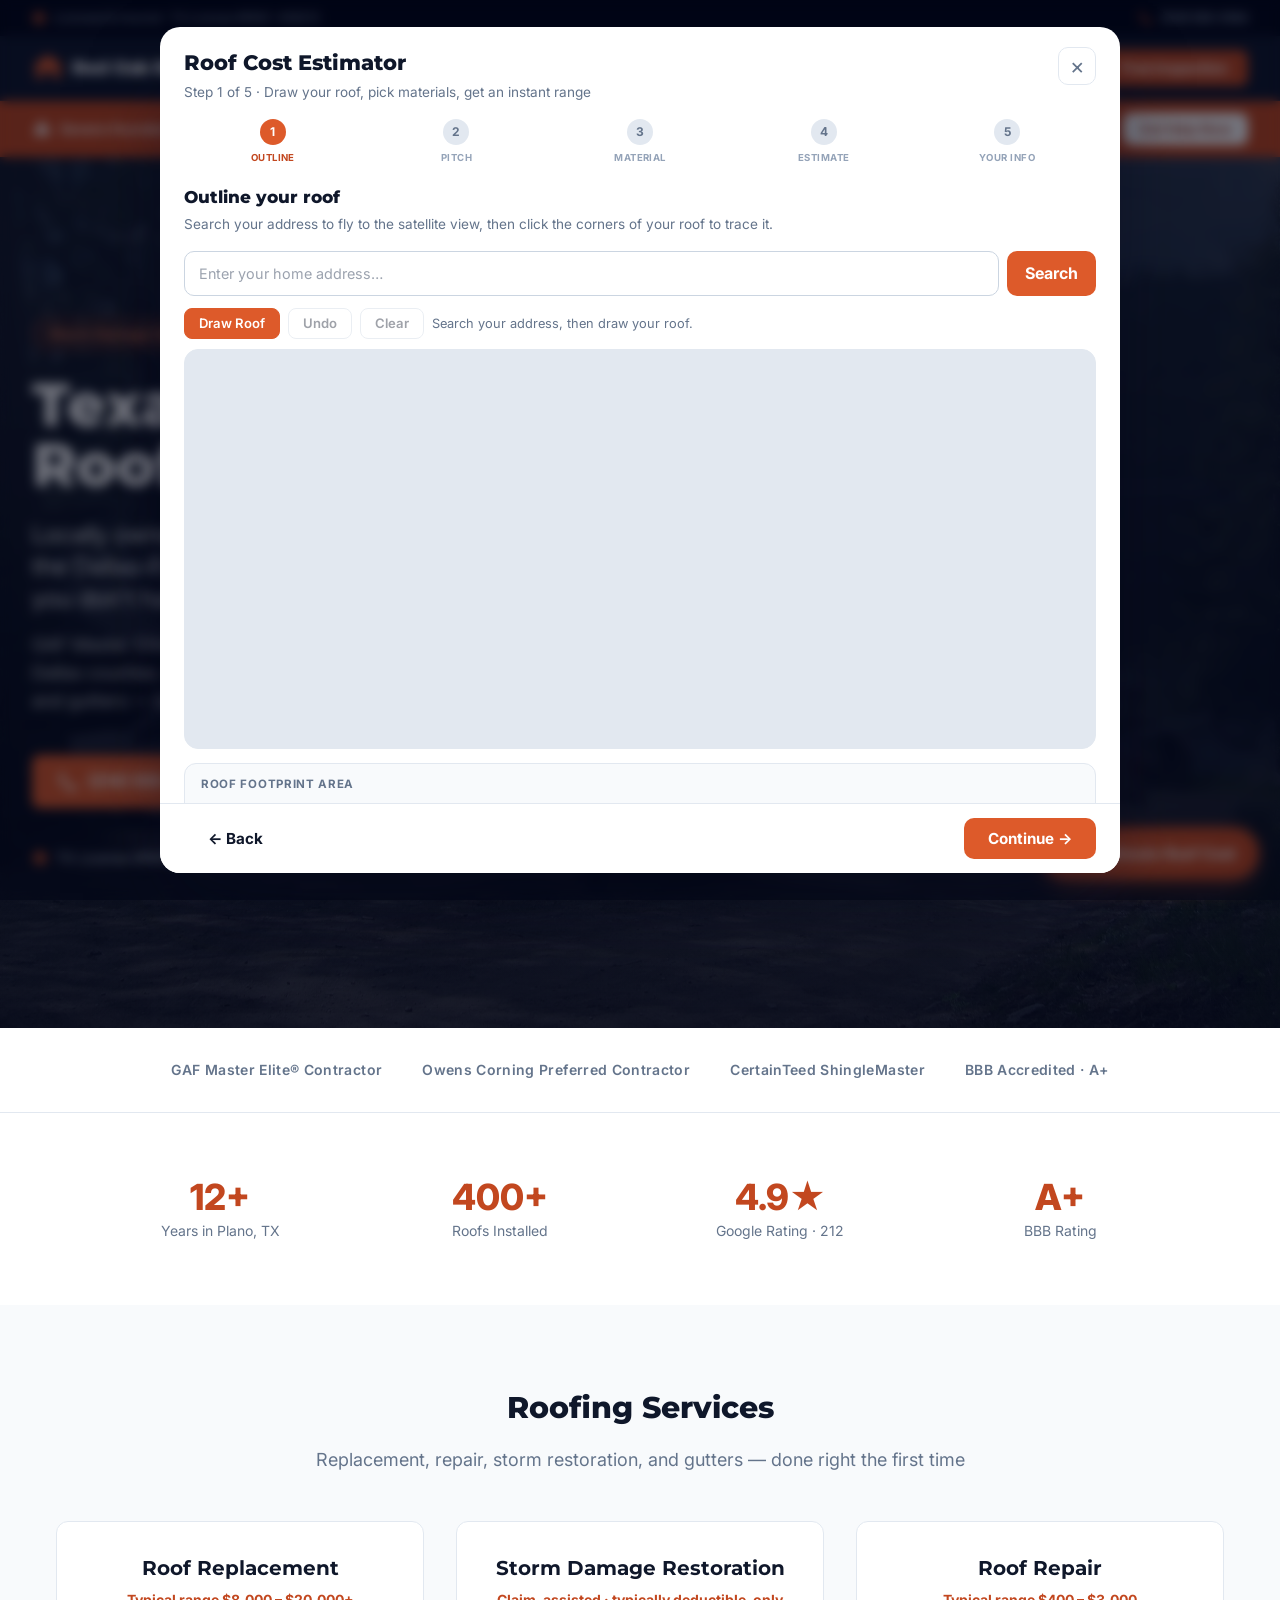
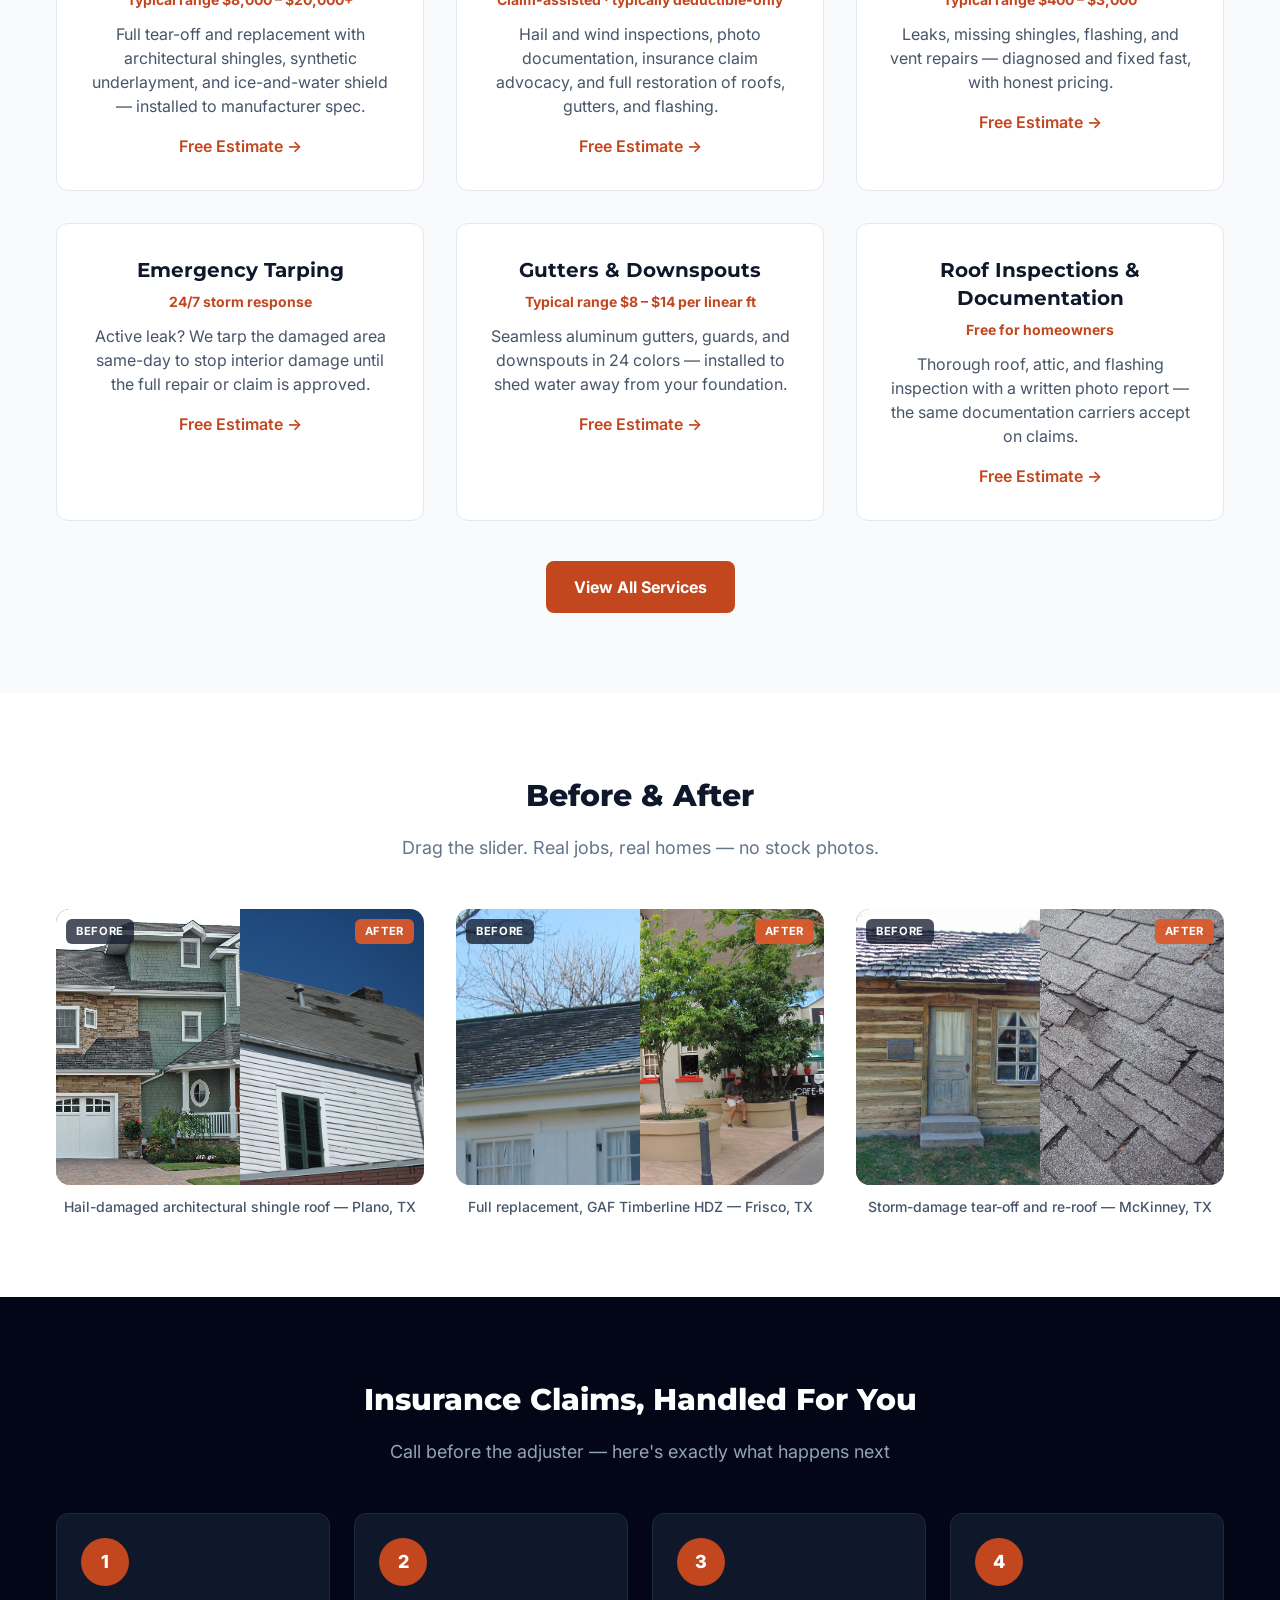
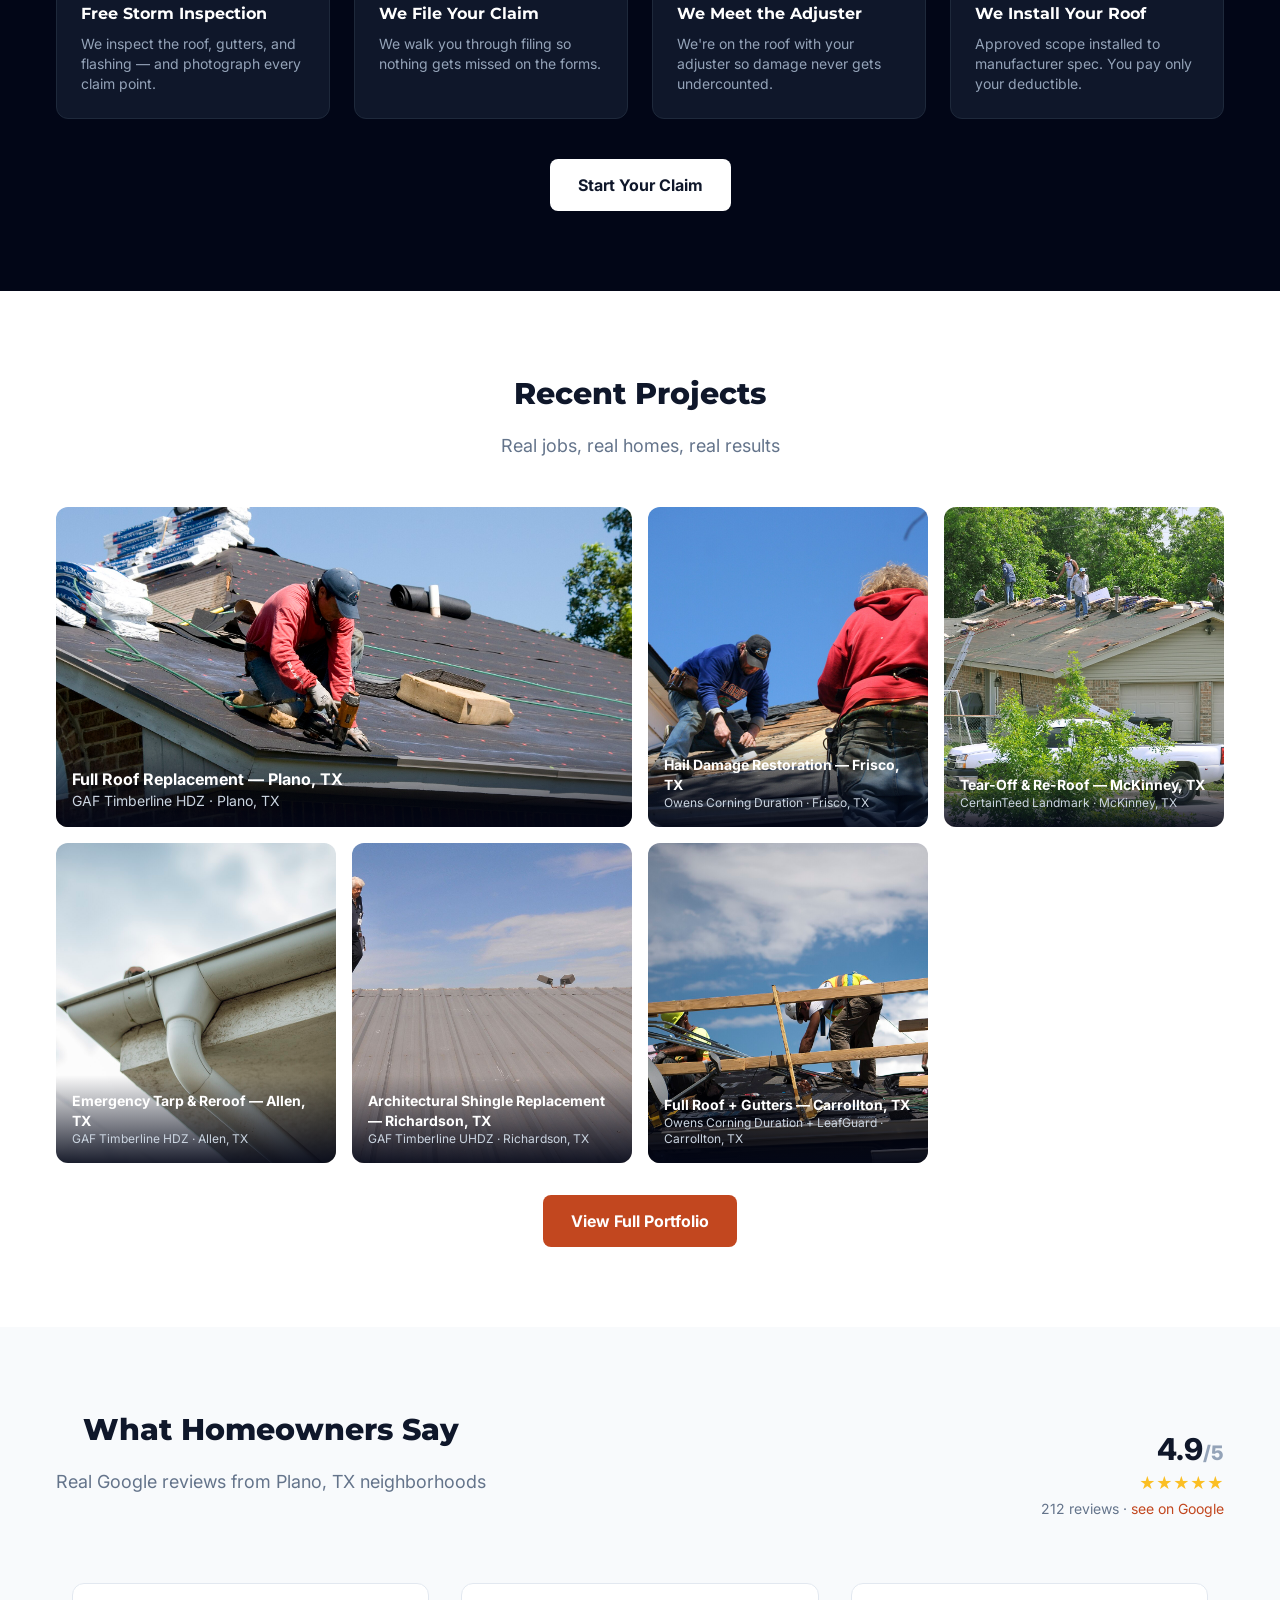
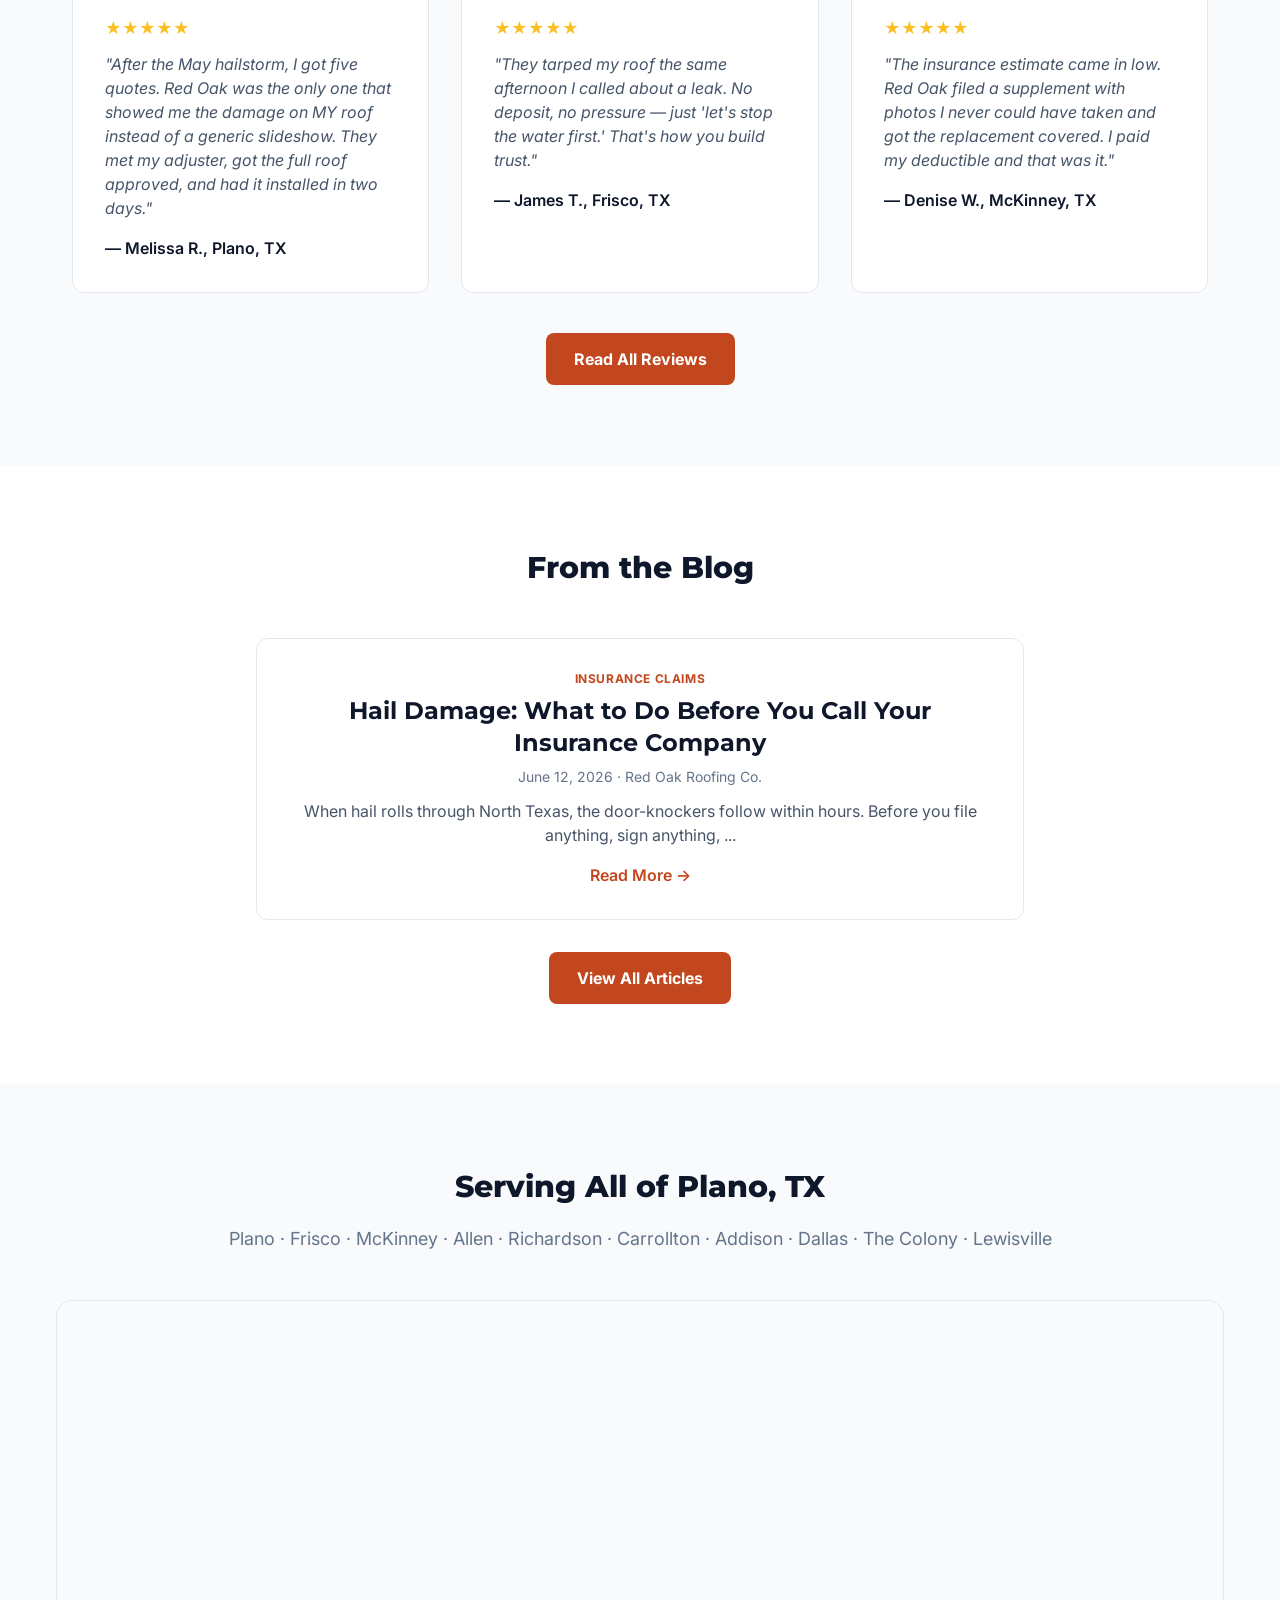
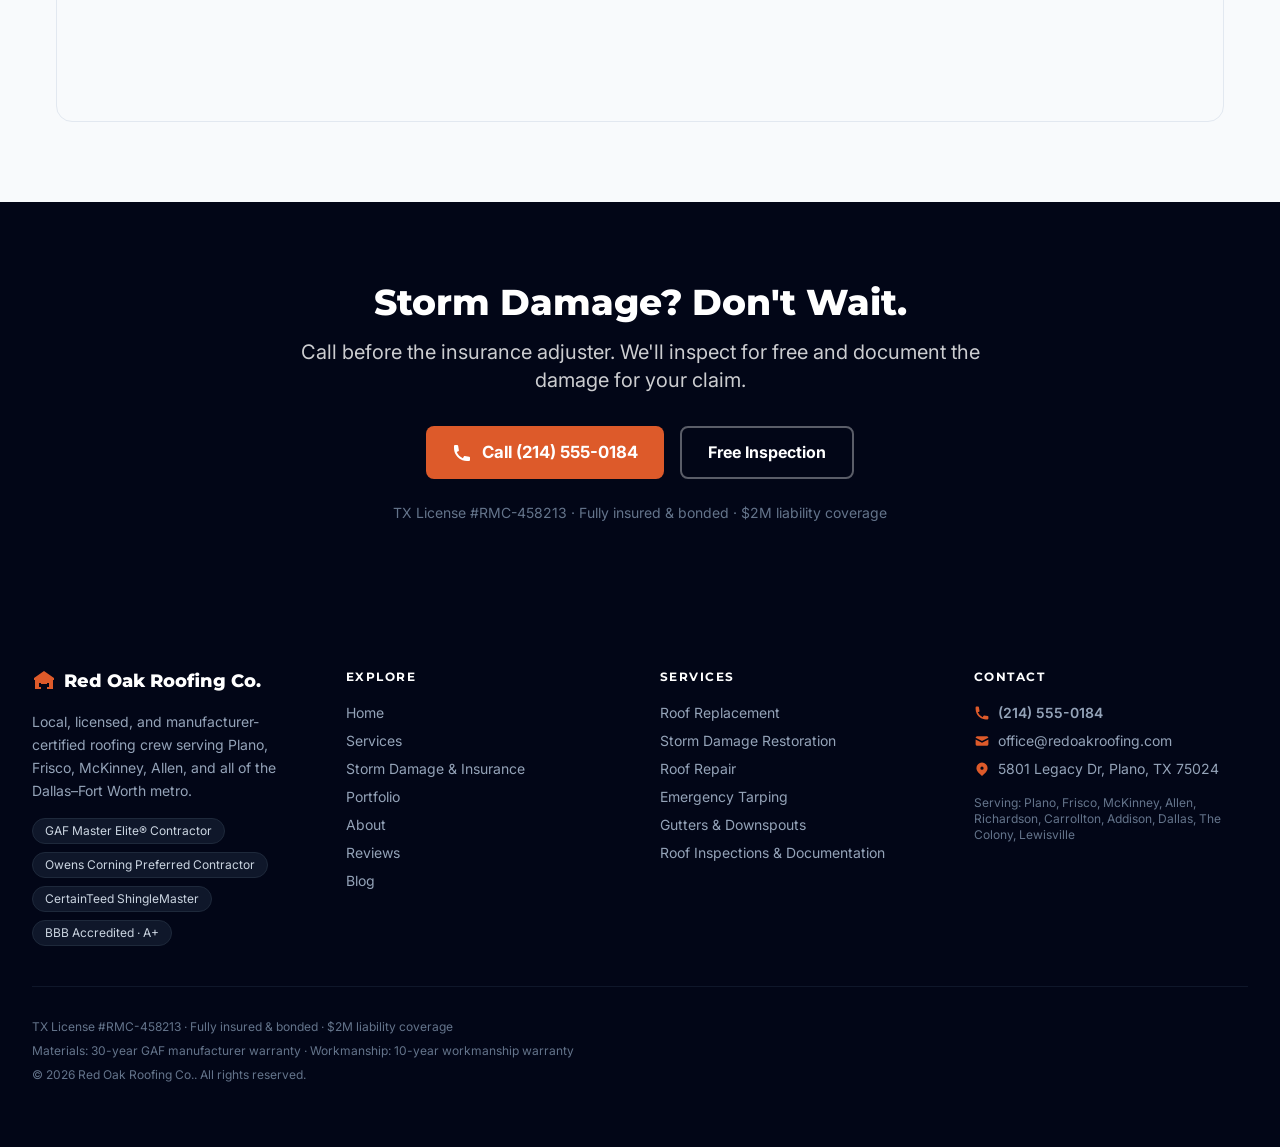
==== commit 5c829cb7: "Deploy red-oak-roofing" ====
--- a/index.html
+++ b/index.html
@@ -473,5 +473,940 @@
       setInterval(step, 6000);
     });
   </script>
+
+  <style>
+  .re-est{--re-brand:#dd5a2a;--re-brand-d:#c2471f;--re-ink:#0f172a;--re-body:#334155;--re-muted:#64748b;--re-line:#e2e8f0;--re-soft:#f8fafc;--re-ok:#16a34a}
+  .re-est [hidden]{display:none!important}
+  
+  /* ---------- Floating Action Button ---------- */
+  .re-fab{position:fixed;right:22px;bottom:22px;z-index:9990;display:inline-flex;align-items:center;gap:10px;background:linear-gradient(135deg,#dd5a2a,#c2471f);color:#fff;border:none;border-radius:9999px;padding:14px 22px;font:700 15px/1 Inter,system-ui,sans-serif;cursor:pointer;box-shadow:0 10px 25px -6px rgba(194,71,31,.55);transition:transform .2s,box-shadow .2s}
+  .re-fab:hover{transform:translateY(-2px) scale(1.03);box-shadow:0 16px 32px -8px rgba(194,71,31,.65)}
+  .re-fab:focus-visible{outline:3px solid rgba(221,90,42,.4);outline-offset:2px}
+  .re-fab .re-fab-ic{display:inline-flex}
+  .re-fab .re-fab-ic svg{width:22px;height:22px}
+  .re-fab-ring{position:absolute;inset:-4px;border-radius:9999px;border:2px solid rgba(221,90,42,.5);animation:rePulse 2.4s ease-out infinite;pointer-events:none}
+  @keyframes rePulse{0%{transform:scale(1);opacity:.7}70%{transform:scale(1.4);opacity:0}100%{transform:scale(1.4);opacity:0}}
+  @media(max-width:640px){.re-fab{bottom:82px;right:16px;padding:14px}.re-fab .re-fab-txt{display:none}}
+  
+  /* ---------- Modal overlay ---------- */
+  .re-overlay{position:fixed;inset:0;z-index:9999;display:flex;align-items:center;justify-content:center;padding:16px}
+  .re-backdrop{position:absolute;inset:0;background:rgba(2,6,23,.55);backdrop-filter:blur(6px);-webkit-backdrop-filter:blur(6px)}
+  .re-dialog{position:relative;width:min(960px,100%);max-height:min(94vh,920px);background:#fff;border-radius:20px;box-shadow:0 40px 80px -20px rgba(2,6,23,.5);display:flex;flex-direction:column;overflow:hidden;animation:rePop .25s ease}
+  @keyframes rePop{from{opacity:0;transform:translateY(16px) scale(.98)}to{opacity:1;transform:none}}
+  .re-header{display:flex;align-items:flex-start;justify-content:space-between;gap:14px;padding:20px 24px 0}
+  .re-header h2{font-family:Montserrat,system-ui,sans-serif;font-size:1.3rem;font-weight:800;color:var(--re-ink);margin:0}
+  .re-header p{font-size:.85rem;color:var(--re-muted);margin:4px 0 0}
+  .re-close{flex-shrink:0;width:38px;height:38px;border-radius:10px;border:1px solid var(--re-line);background:#fff;color:var(--re-muted);font-size:1.4rem;line-height:1;cursor:pointer;transition:background .2s,color .2s}
+  .re-close:hover{background:var(--re-soft);color:var(--re-ink)}
+  
+  /* ---------- Progress / step indicator ---------- */
+  .re-progress{display:flex;gap:6px;padding:16px 24px 2px}
+  .re-dot{flex:1;display:flex;flex-direction:column;align-items:center;gap:6px;cursor:pointer;border:0;background:none;padding:0;font-family:inherit}
+  .re-dot .re-dot-n{width:26px;height:26px;border-radius:50%;display:flex;align-items:center;justify-content:center;font-size:.75rem;font-weight:700;background:#e2e8f0;color:#64748b;transition:background .2s,color .2s}
+  .re-dot.active .re-dot-n{background:var(--re-brand);color:#fff}
+  .re-dot.done .re-dot-n{background:#dcfce7;color:#15803d}
+  .re-dot .re-dot-l{font-size:.6rem;font-weight:700;letter-spacing:.05em;text-transform:uppercase;color:#94a3b8}
+  .re-dot.active .re-dot-l{color:var(--re-brand-d)}
+  .re-dot.done .re-dot-l{color:#15803d}
+  
+  /* ---------- Body + steps ---------- */
+  .re-body{flex:1;overflow-y:auto;padding:18px 24px 24px;scrollbar-width:thin}
+  .re-step{display:none}
+  .re-step.active{display:block;animation:reStep .25s ease}
+  @keyframes reStep{from{opacity:0;transform:translateX(10px)}to{opacity:1;transform:none}}
+  .re-step-head h3{font-family:Montserrat,system-ui,sans-serif;font-size:1.05rem;font-weight:800;color:var(--re-ink);margin:0 0 4px}
+  .re-step-head p{font-size:.85rem;color:var(--re-muted);margin:0 0 16px}
+  .re-warn{display:none;margin-top:10px;padding:10px 14px;border-radius:10px;background:#fef2f2;border:1px solid #fecaca;color:#b91c1c;font-size:.8rem;font-weight:600}
+  .re-warn.show{display:block}
+  
+  /* ---------- Search + map ---------- */
+  .re-search{position:relative;display:flex;gap:8px;margin-bottom:12px}
+  .re-search input{flex:1;min-width:0;padding:11px 14px;border:1px solid #cbd5e1;border-radius:10px;font:inherit;font-size:.9rem;outline:none;transition:border-color .2s,box-shadow .2s}
+  .re-search input:focus{border-color:var(--re-brand);box-shadow:0 0 0 3px rgba(221,90,42,.15)}
+  .re-search button{padding:0 18px;background:var(--re-brand);color:#fff;border:0;border-radius:10px;font-weight:700;cursor:pointer;transition:background .2s}
+  .re-search button:hover{background:var(--re-brand-d)}
+  .re-geo-list{position:absolute;top:calc(100% + 4px);left:0;right:64px;z-index:20;background:#fff;border:1px solid var(--re-line);border-radius:10px;box-shadow:0 14px 30px -10px rgba(15,23,42,.25);max-height:220px;overflow:auto}
+  .re-geo-item{display:block;width:100%;text-align:left;padding:10px 14px;border:0;background:#fff;font:inherit;font-size:.85rem;color:var(--re-body);cursor:pointer;border-bottom:1px solid var(--re-soft)}
+  .re-geo-item:last-child{border-bottom:0}
+  .re-geo-item:hover{background:var(--re-soft)}
+  .re-map{position:relative;height:320px;border-radius:14px;border:1px solid var(--re-line);overflow:hidden;background:#e2e8f0}
+  @media(min-width:768px){.re-map{height:400px}}
+  .re-map.re-demo{cursor:crosshair;
+    background:
+      linear-gradient(#cbd5e1 1px,transparent 1px),
+      linear-gradient(90deg,#cbd5e1 1px,transparent 1px),
+      linear-gradient(#e2e8f0 1px,transparent 1px),
+      linear-gradient(90deg,#e2e8f0 1px,transparent 1px);
+    background-size:40px 40px,40px 40px,8px 8px,8px 8px;background-color:#f8fafc}
+  .re-demo-label{position:absolute;top:10px;left:10px;z-index:2;background:rgba(2,6,23,.78);color:#fff;font-size:.72rem;font-weight:700;letter-spacing:.04em;padding:6px 10px;border-radius:9999px}
+  .re-map-tools{display:flex;flex-wrap:wrap;align-items:center;gap:8px;margin-bottom:10px}
+  .re-tool{padding:8px 14px;border-radius:8px;border:1px solid #cbd5e1;background:#fff;color:var(--re-ink);font:600 .82rem/1 Inter,system-ui,sans-serif;cursor:pointer;transition:background .2s,border-color .2s}
+  .re-tool:hover{border-color:var(--re-brand)}
+  .re-tool.primary{background:var(--re-brand);border-color:var(--re-brand);color:#fff}
+  .re-tool.primary:hover{background:var(--re-brand-d)}
+  .re-tool:disabled{opacity:.4;cursor:not-allowed}
+  .re-draw-status{font-size:.8rem;color:var(--re-muted)}
+  .re-draw-status.armed{color:var(--re-brand-d);font-weight:600}
+  .re-demo-note{margin-top:10px;padding:10px 14px;border-radius:10px;background:#fffbeb;border:1px solid #fde68a;color:#92400e;font-size:.8rem}
+  .re-area-box{margin-top:14px;display:flex;flex-wrap:wrap;align-items:baseline;gap:6px;background:var(--re-soft);border:1px solid var(--re-line);border-radius:12px;padding:12px 16px}
+  .re-area-box .re-area-cap{font-size:.72rem;font-weight:700;text-transform:uppercase;letter-spacing:.06em;color:var(--re-muted);width:100%;margin-bottom:2px}
+  .re-area-box strong{font-size:1.35rem;font-weight:800;color:var(--re-ink)}
+  .re-area-box .re-area-m2{color:var(--re-muted);font-size:.85rem}
+  .re-area-box .re-area-hint{color:var(--re-brand-d);font-size:.78rem;font-weight:600}
+  
+  /* ---------- Option cards ---------- */
+  .re-grid{display:grid;grid-template-columns:repeat(auto-fit,minmax(180px,1fr));gap:14px}
+  .re-opt{position:relative;text-align:left;border:2px solid var(--re-line);border-radius:14px;padding:16px;cursor:pointer;background:#fff;font-family:inherit;transition:border-color .2s,box-shadow .2s;display:flex;flex-direction:column;gap:6px}
+  .re-opt:hover{border-color:#f5cbb3}
+  .re-opt.sel{border-color:var(--re-brand);box-shadow:0 0 0 3px rgba(221,90,42,.15)}
+  .re-opt .re-opt-tag{display:inline-block;align-self:flex-start;font-size:.68rem;font-weight:700;letter-spacing:.05em;text-transform:uppercase;color:var(--re-brand-d);background:#fdf4ef;border:1px solid #fae6db;border-radius:9999px;padding:3px 9px}
+  .re-opt .re-opt-title{font-size:.95rem;font-weight:700;color:var(--re-ink)}
+  .re-opt .re-opt-sub{font-size:.76rem;color:var(--re-muted);line-height:1.35}
+  .re-opt .re-opt-factor{margin-top:auto;font-size:.8rem;font-weight:700;color:var(--re-brand-d)}
+  .re-opt-price{display:flex;align-items:center;gap:6px;margin-top:2px;font-size:.78rem;color:var(--re-muted)}
+  .re-opt-price input{width:74px;padding:6px 8px;border:1px solid #cbd5e1;border-radius:8px;font:600 .85rem/1 Inter,system-ui,sans-serif;color:var(--re-ink);outline:none;text-align:right}
+  .re-opt-price input:focus{border-color:var(--re-brand);box-shadow:0 0 0 3px rgba(221,90,42,.15)}
+  .re-opt.sel .re-opt-price input{pointer-events:auto}
+  
+  /* ---------- Breakdown ---------- */
+  .re-breakdown{border:1px solid var(--re-line);border-radius:14px;padding:4px 18px;margin-bottom:18px;background:#fff}
+  .re-row{display:flex;justify-content:space-between;align-items:center;gap:12px;padding:13px 0;border-bottom:1px dashed var(--re-line)}
+  .re-row:last-child{border-bottom:0}
+  .re-row span{color:var(--re-muted);font-size:.88rem}
+  .re-row strong{color:var(--re-ink);font-size:.92rem;text-align:right}
+  .re-range{margin-top:6px;background:linear-gradient(135deg,#0f172a,#1e293b);border-radius:16px;color:#fff;padding:22px;text-align:center}
+  .re-range .re-range-cap{font-size:.72rem;font-weight:700;text-transform:uppercase;letter-spacing:.08em;color:#94a3b8;margin-bottom:8px}
+  .re-range .re-range-vals{font-size:1.7rem;font-weight:800;line-height:1.15}
+  .re-range .re-range-vals em{font-style:normal;color:#dd5a2a}
+  .re-range .re-range-avg{font-size:.85rem;color:#cbd5e1;margin-top:6px}
+  .re-disclaimer{margin-top:14px;font-size:.75rem;color:var(--re-muted);text-align:center}
+  
+  /* ---------- Lead form ---------- */
+  .re-form-grid{display:grid;grid-template-columns:1fr;gap:14px}
+  @media(min-width:640px){.re-form-grid{grid-template-columns:1fr 1fr}}
+  .re-field{display:flex;flex-direction:column;gap:6px}
+  .re-field.full{grid-column:1/-1}
+  .re-field label{font-size:.8rem;font-weight:600;color:var(--re-ink)}
+  .re-field label .req{color:#dc2626}
+  .re-field input,.re-field textarea{padding:11px 14px;border:1px solid #cbd5e1;border-radius:10px;font:inherit;font-size:.9rem;outline:none;transition:border-color .2s,box-shadow .2s;background:#fff}
+  .re-field input:focus,.re-field textarea:focus{border-color:var(--re-brand);box-shadow:0 0 0 3px rgba(221,90,42,.15)}
+  .re-field input.invalid,.re-field textarea.invalid{border-color:#dc2626}
+  .re-field .re-field-err{display:none;font-size:.74rem;color:#dc2626}
+  .re-field .re-field-err.show{display:block}
+  .re-submit{width:100%;margin-top:6px;padding:14px;border:0;border-radius:12px;background:var(--re-brand);color:#fff;font:700 1rem/1 Inter,system-ui,sans-serif;cursor:pointer;transition:background .2s}
+  .re-submit:hover{background:var(--re-brand-d)}
+  .re-submit:disabled{opacity:.5;cursor:not-allowed}
+  
+  /* ---------- Summary (success) ---------- */
+  .re-summary{border:1px solid var(--re-line);border-radius:16px;overflow:hidden}
+  .re-summary-head{background:linear-gradient(135deg,#0f172a,#1e293b);color:#fff;padding:18px 20px;display:flex;align-items:center;gap:12px}
+  .re-summary-head .re-check{width:40px;height:40px;border-radius:50%;background:#16a34a;color:#fff;display:flex;align-items:center;justify-content:center;flex-shrink:0}
+  .re-summary-head h3{margin:0;font-size:1.05rem;font-weight:800}
+  .re-summary-head p{margin:2px 0 0;font-size:.78rem;color:#94a3b8}
+  .re-summary-body{padding:18px 20px}
+  .re-summary-body .re-s-grid{display:grid;grid-template-columns:repeat(auto-fit,minmax(150px,1fr));gap:10px;margin-bottom:16px}
+  .re-s-cell{background:var(--re-soft);border:1px solid var(--re-line);border-radius:10px;padding:10px 12px}
+  .re-s-cell .k{font-size:.66rem;font-weight:700;text-transform:uppercase;letter-spacing:.06em;color:var(--re-muted)}
+  .re-s-cell .v{font-size:.95rem;font-weight:700;color:var(--re-ink);margin-top:2px}
+  .re-summary-body .re-s-range{display:flex;align-items:baseline;justify-content:space-between;gap:10px;padding:14px 16px;border:1px solid var(--re-line);border-radius:12px;margin-bottom:14px}
+  .re-summary-body .re-s-range .k{font-size:.8rem;font-weight:700;color:var(--re-muted)}
+  .re-summary-body .re-s-range .v{font-size:1.25rem;font-weight:800;color:var(--re-brand-d)}
+  .re-summary-body .re-s-note{font-size:.75rem;color:var(--re-muted);margin:0 0 14px}
+  .re-summary-actions{display:flex;flex-wrap:wrap;gap:10px;justify-content:center;padding:0 20px 20px}
+  .re-summary-actions .re-tool{flex:1;min-width:140px;justify-content:center;text-align:center}
+  
+  /* ---------- Footer nav ---------- */
+  .re-footer{display:flex;justify-content:space-between;gap:12px;padding:14px 24px;border-top:1px solid var(--re-line);background:#fff}
+  .re-btn{padding:13px 24px;border-radius:10px;border:0;font:700 .95rem/1 Inter,system-ui,sans-serif;cursor:pointer;transition:background .2s,opacity .2s}
+  .re-btn-ghost{background:transparent;color:var(--re-ink)}
+  .re-btn-ghost:hover{background:var(--re-soft)}
+  .re-btn:disabled{opacity:.4;cursor:not-allowed}
+  .re-btn-primary{background:var(--re-brand);color:#fff}
+  .re-btn-primary:hover{background:var(--re-brand-d)}
+  
+  /* ---------- Print: only the estimate summary sheet ---------- */
+  @media print{
+    @page{margin:12mm}
+    body *{visibility:hidden!important}
+    #re-print-area,#re-print-area *{visibility:visible!important}
+    #re-print-area{position:absolute;left:0;top:0;width:100%}
+    .re-overlay{position:static;overflow:visible;background:#fff;padding:0}
+    .re-dialog{max-height:none;overflow:visible;box-shadow:none;border-radius:0;width:100%}
+    .re-body{overflow:visible}
+  }
+  </style>
+  
+  <button type="button" class="re-est re-fab" id="re-fab" aria-haspopup="dialog" aria-controls="re-modal" aria-label="Estimate roof cost">
+    <span class="re-fab-ring" aria-hidden="true"></span>
+    <span class="re-fab-ic" aria-hidden="true">
+      <svg viewBox="0 0 24 24" fill="none" stroke="currentColor" stroke-width="2" stroke-linecap="round" stroke-linejoin="round"><rect x="4" y="2" width="16" height="20" rx="2"/><line x1="8" y1="6" x2="16" y2="6"/><line x1="8" y1="10" x2="8" y2="10.01"/><line x1="12" y1="10" x2="12" y2="10.01"/><line x1="16" y1="10" x2="16" y2="10.01"/><line x1="8" y1="14" x2="8" y2="14.01"/><line x1="12" y1="14" x2="12" y2="14.01"/><line x1="16" y1="14" x2="16" y2="18"/><line x1="8" y1="18" x2="12" y2="18"/></svg>
+    </span>
+    <span class="re-fab-txt">Estimate Roof Cost</span>
+  </button>
+  
+  <div class="re-est re-overlay" id="re-modal" role="dialog" aria-modal="true" aria-labelledby="re-title" hidden>
+    <div class="re-backdrop" data-re-close></div>
+    <div class="re-dialog">
+      <header class="re-header">
+        <div>
+          <h2 id="re-title">Roof Cost Estimator</h2>
+          <p><span id="re-step-label">Step 1 of 5</span> · Draw your roof, pick materials, get an instant range</p>
+        </div>
+        <button type="button" class="re-close" data-re-close aria-label="Close estimator">×</button>
+      </header>
+  
+      <div class="re-progress" id="re-progress" aria-label="Progress">
+        <button type="button" class="re-dot active" data-re-dot="1"><span class="re-dot-n">1</span><span class="re-dot-l">Outline</span></button>
+        <button type="button" class="re-dot" data-re-dot="2"><span class="re-dot-n">2</span><span class="re-dot-l">Pitch</span></button>
+        <button type="button" class="re-dot" data-re-dot="3"><span class="re-dot-n">3</span><span class="re-dot-l">Material</span></button>
+        <button type="button" class="re-dot" data-re-dot="4"><span class="re-dot-n">4</span><span class="re-dot-l">Estimate</span></button>
+        <button type="button" class="re-dot" data-re-dot="5"><span class="re-dot-n">5</span><span class="re-dot-l">Your Info</span></button>
+      </div>
+  
+      <div class="re-body">
+        <section class="re-step active" data-re-step="1">
+          <div class="re-step-head">
+            <h3>Outline your roof</h3>
+            <p>Search your address to fly to the satellite view, then click the corners of your roof to trace it.</p>
+          </div>
+          <div class="re-search">
+            <input type="text" id="re-address" placeholder="Enter your home address…" autocomplete="off" aria-label="Address">
+            <button type="button" id="re-search-btn">Search</button>
+          </div>
+          <div class="re-map-tools">
+            <button type="button" class="re-tool primary" id="re-draw-btn">Draw Roof</button>
+            <button type="button" class="re-tool" id="re-done-btn" hidden>Done</button>
+            <button type="button" class="re-tool" id="re-undo-btn" disabled>Undo</button>
+            <button type="button" class="re-tool" id="re-clear-btn" disabled>Clear</button>
+            <span class="re-draw-status" id="re-draw-status">Search your address, then draw your roof.</span>
+          </div>
+          <div id="re-map" class="re-map"></div>
+          <div class="re-demo-note" id="re-map-demo-note" hidden></div>
+          <div class="re-area-box">
+            <span class="re-area-cap">Roof footprint area</span>
+            <strong id="re-area-ft2">0</strong>
+            <span>sq ft</span>
+            <span class="re-area-m2" id="re-area-m2">(0 m²)</span>
+            <span class="re-area-hint" id="re-area-hint" hidden></span>
+          </div>
+          <div class="re-warn" id="re-warn-1">Please outline and close your roof polygon first (a closed shape with at least 3 points).</div>
+        </section>
+  
+        <section class="re-step" data-re-step="2">
+          <div class="re-step-head">
+            <h3>Roof pitch / slope</h3>
+            <p>Steeper roofs take more material. We apply the standard slope multiplier to your drawn area.</p>
+          </div>
+          <div class="re-grid" id="re-pitch-options"></div>
+        </section>
+  
+        <section class="re-step" data-re-step="3">
+          <div class="re-step-head">
+            <h3>Roof material</h3>
+            <p>Pick a material. The cost per square foot is editable — adjust it to match your quote.</p>
+          </div>
+          <div class="re-grid" id="re-material-options"></div>
+        </section>
+  
+        <section class="re-step" data-re-step="4">
+          <div class="re-step-head">
+            <h3>Your estimate</h3>
+            <p>Based on <span id="re-est-area">0</span> sq ft of drawn roof.</p>
+          </div>
+          <div class="re-breakdown">
+            <div class="re-row"><span>Drawn roof footprint</span><strong id="re-row-base">0 sq ft</strong></div>
+            <div class="re-row"><span>Pitch multiplier</span><strong id="re-row-factor">× 1.20</strong></div>
+            <div class="re-row"><span>Waste &amp; overhang</span><strong id="re-row-waste">+10%</strong></div>
+            <div class="re-row"><span>Adjusted roof area</span><strong id="re-row-adj">0 sq ft</strong></div>
+            <div class="re-row"><span>Material cost / sq ft</span><strong id="re-row-material">—</strong></div>
+          </div>
+          <div class="re-range">
+            <div class="re-range-cap">Estimated project range</div>
+            <div class="re-range-vals"><span id="re-cost-min">$0</span> <em>–</em> <span id="re-cost-max">$0</span></div>
+            <div class="re-range-avg" id="re-cost-avg"></div>
+          </div>
+          <p class="re-disclaimer">Estimate is informational only — an exact number needs an on-roof inspection (free, by Red Oak Roofing Co.). Call (214) 555-0184 for details.</p>
+        </section>
+  
+        <section class="re-step" data-re-step="5">
+          <div class="re-step-head">
+            <h3>Get your detailed breakdown</h3>
+            <p>Add your details and we'll send you the full written estimate and roof report.</p>
+          </div>
+          <form id="re-lead-form" novalidate>
+            <div class="re-form-grid">
+              <div class="re-field">
+                <label for="re-l-name">Full name <span class="req">*</span></label>
+                <input type="text" id="re-l-name" name="name" autocomplete="name">
+                <span class="re-field-err" id="re-l-name-err">Please enter your name.</span>
+              </div>
+              <div class="re-field">
+                <label for="re-l-phone">Phone <span class="req">*</span></label>
+                <input type="tel" id="re-l-phone" name="phone" autocomplete="tel">
+                <span class="re-field-err" id="re-l-phone-err">Please enter a valid phone number.</span>
+              </div>
+              <div class="re-field full">
+                <label for="re-l-email">Email <span class="req">*</span></label>
+                <input type="email" id="re-l-email" name="email" autocomplete="email">
+                <span class="re-field-err" id="re-l-email-err">Please enter a valid email address.</span>
+              </div>
+              <div class="re-field full">
+                <label for="re-l-notes">Notes <span class="req">*</span></label>
+                <textarea id="re-l-notes" name="notes" rows="3" placeholder="Anything we should know (current roof age, leaks, insurance claim…)?"></textarea>
+                <span class="re-field-err" id="re-l-notes-err">Please add a short note.</span>
+              </div>
+            </div>
+            <button type="submit" class="re-submit" id="re-submit-btn">Send My Estimate Request</button>
+            <p class="re-disclaimer">No spam. We use this only to prepare your estimate and roof report.</p>
+          </form>
+  
+          <div id="re-summary" class="re-summary" hidden>
+            <div id="re-print-area">
+              <div class="re-summary-head">
+                <span class="re-check" aria-hidden="true">
+                  <svg width="20" height="20" viewBox="0 0 24 24" fill="none" stroke="currentColor" stroke-width="3" stroke-linecap="round" stroke-linejoin="round"><polyline points="20 6 9 17 4 12"/></svg>
+                </span>
+                <div>
+                  <h3>Your estimate request is in</h3>
+                  <p>Here's your instant breakdown — print or save it as a PDF, or call us for a free inspection.</p>
+                </div>
+              </div>
+              <div class="re-summary-body" id="re-summary-body"></div>
+            </div>
+            <div class="re-summary-actions">
+              <button type="button" class="re-tool" id="re-print-btn">Print / Save PDF</button>
+              <button type="button" class="re-tool" id="re-done2-btn">Done</button>
+            </div>
+          </div>
+        </section>
+      </div>
+  
+      <footer class="re-footer">
+        <button type="button" class="re-btn re-btn-ghost" id="re-back-btn">← Back</button>
+        <button type="button" class="re-btn re-btn-primary" id="re-next-btn">Continue →</button>
+      </footer>
+    </div>
+  </div>
+  
+  <script>
+  (function () {
+    'use strict';
+  
+    /* ================================================================
+       CONFIGURATION — EDIT HERE
+       ================================================================
+  
+       1) GOOGLE MAPS (recommended, gives real satellite + Places autocomplete)
+          Create an API key at https://console.cloud.google.com, enable the
+          "Maps JavaScript API" and "Places API", then paste it below.
+          For the deployed site this is injected from the client JSON config
+          key `roof_estimator_map_key` (see scripts/generate-site.js).
+  
+       2) MAPBOX (alternative — use one OR the other)
+          Paste a public token from https://account.mapbox.com. Enables the
+          satellite-v9 style + Mapbox Geocoding address search.
+  
+       3) LEAD WEBHOOK / CRM
+          Where the step-5 form POSTs as JSON. Defaults to the site's Google
+          Apps Script endpoint; override per-client with `roof_estimator_webhook`.
+          Leave empty to skip the network call (summary still shows locally).
+  
+       If neither map key is set, the widget runs in built-in DEMO mode so the
+       full flow still works on the static site.
+    ================================================================ */
+    var GOOGLE_MAPS_KEY = "";
+    var MAPBOX_TOKEN    = "";
+    var LEAD_WEBHOOK    = "";
+    var BUSINESS_NAME   = "Red Oak Roofing Co.";
+    var PHONE           = "(214) 555-0184";
+  
+    var DEFAULT_CENTER = { lat: 33.0198, lng: -96.6989 }; /* Plano, TX — edit the default map center here */
+    var DEFAULT_ZOOM = 19;                                  /* roof-level zoom */
+    var DEMO_M_PER_PX = 0.25;                               /* demo-mode scale (meters per grid unit) */
+  
+    /* ---- Material pricing — EDIT the per-sq-ft base cost here. ---- */
+    var MATERIALS = [
+      { id: 'asphalt', label: 'Asphalt Shingles',            perSqFt: 3.50, desc: 'Architectural 30-yr shingle — most common' },
+      { id: 'metal',   label: 'Standing Seam Metal',         perSqFt: 8.50, desc: '40+ yr life, hail-resistant' },
+      { id: 'tile',    label: 'Tile (Clay / Concrete)',      perSqFt: 7.00, desc: 'Long life, heavy — needs framing check' },
+      { id: 'slate',   label: 'Slate',                       perSqFt: 12.50, desc: 'Premium 50+ yr roof, premium install' }
+    ];
+    /* ---- Pitch multipliers (standard roofing slope factors). ---- */
+    var PITCHES = [
+      { id: 'flat',  label: 'Flat / Low-Slope', pitch: '0–2 /12', factor: 1.00, hint: 'Walkable, low waste' },
+      { id: 'low',   label: 'Low Pitch',        pitch: '4 /12',   factor: 1.05, hint: 'Waste +5%' },
+      { id: 'med',   label: 'Medium Pitch',     pitch: '6 /12',   factor: 1.20, hint: 'Waste +20%' },
+      { id: 'steep', label: 'Steep Pitch',      pitch: '9 /12+',  factor: 1.40, hint: 'Waste +40%, harness work' }
+    ];
+    var WASTE = 0.10;        /* additional % on top of pitch factor */
+    var RANGE_LOW = 0.9;     /* estimate min = adjusted area × cost × 0.90 */
+    var RANGE_HIGH = 1.3;    /* estimate max = adjusted area × cost × 1.30 */
+  
+    /* ---- state ---- */
+    var state = {
+      step: 1,
+      vertices: [],
+      areaFt2: 0,
+      pitch: PITCHES[1],
+      material: MATERIALS[0],
+      address: ''
+    };
+    var provider = null;   /* 'google' | 'mapbox' | 'demo' */
+    var mapApi = null;     /* provider instance */
+    var drawing = false;   /* polygon currently being traced */
+    var polyClosed = false;
+    var submitted = false;
+    var lastPayload = null;
+  
+    /* ---- tiny DOM helpers ---- */
+    function $(s, r) { return (r || document).querySelector(s); }
+    function $all(s, r) { return Array.prototype.slice.call((r || document).querySelectorAll(s)); }
+    function fmtMoney(n) { return '$' + Math.round(n).toLocaleString('en-US'); }
+    function fmtNum(n) { return Math.round(n).toLocaleString('en-US'); }
+    function sphAreaM2(v) { /* spherical polygon area — accurate for house-scale shapes */
+      var R = 6378137, a = 0, n = v.length;
+      for (var i = 0; i < n; i++) {
+        var j = (i + 1) % n;
+        var p1 = v[i].lat * Math.PI / 180, p2 = v[j].lat * Math.PI / 180;
+        var dl = (v[j].lng - v[i].lng) * Math.PI / 180;
+        a += dl * (2 + Math.sin(p1) + Math.sin(p2));
+      }
+      return Math.abs(a * R * R / 2);
+    }
+    function pxArea(v) {
+      var a = 0, n = v.length;
+      for (var i = 0; i < n; i++) {
+        var j = (i + 1) % n;
+        a += v[i].x * v[j].y - v[j].x * v[i].y;
+      }
+      return Math.abs(a) / 2;
+    }
+    function shoelaceAreaM2(v) { return pxArea(v) * DEMO_M_PER_PX * DEMO_M_PER_PX; }
+  
+    /* ================================================================
+       PROVIDERS — each exposes: startDraw/finish/undo/clear/disarm,
+       getVertices(), areaFt2(verts), flyTo(lat,lng). A provider calls
+       mapApi.onVertices(vertices, closed) whenever the drawing changes.
+    ================================================================ */
+  
+    /* ---------- Google Maps provider (hybrid satellite by default) ---------- */
+    function GoogleMapProvider(el) {
+      var map = new google.maps.Map(el, {
+        center: DEFAULT_CENTER, zoom: DEFAULT_ZOOM, mapTypeId: 'hybrid',
+        gestureHandling: 'cooperative', disableDoubleClickZoom: true,
+        mapTypeControl: true, fullscreenControl: false, streetViewControl: false
+      });
+      var verts = [], markers = [], line = null, poly = null, mode = 'idle';
+      var self = this;
+      function redraw(closed) {
+        if (line) { line.setMap(null); line = null; }
+        if (poly) { poly.setMap(null); poly = null; }
+        if (verts.length > 1) {
+          line = new google.maps.Polyline({ path: verts.slice(), map: map, strokeColor: '#dd5a2a', strokeWeight: 3, strokeDasharray: closed ? null : '8 6' });
+        }
+        if (closed && verts.length >= 3) {
+          poly = new google.maps.Polygon({ path: verts.slice(), map: map, fillColor: '#dd5a2a', fillOpacity: 0.3, strokeColor: '#c2471f', strokeWeight: 3 });
+          markers.forEach(function (m) { m.setMap(null); }); markers = [];
+        }
+        self.onVertices(verts.slice(), closed);
+      }
+      map.addListener('click', function (e) {
+        if (mode !== 'draw') return;
+        verts.push({ lat: e.latLng.lat(), lng: e.latLng.lng() });
+        var m = new google.maps.Marker({ position: e.latLng, map: map, draggable: true, label: String(verts.length) });
+        markers.push(m);
+        m.addListener('dragend', function () {
+          verts[markers.indexOf(m)] = { lat: m.getPosition().lat(), lng: m.getPosition().lng() };
+          redraw(false);
+        });
+        redraw(false);
+      });
+      map.addListener('dblclick', function (e) {
+        e.stop();
+        if (mode === 'draw' && verts.length >= 3) { mode = 'idle'; redraw(true); }
+      });
+      this.startDraw = function () { verts = []; markers.forEach(function (m) { m.setMap(null); }); markers = []; mode = 'draw'; redraw(false); };
+      this.finish = function () { if (mode === 'draw' && verts.length >= 3) { mode = 'idle'; redraw(true); } };
+      this.undo = function () { if (!verts.length) return; verts.pop(); var m = markers.pop(); if (m) m.setMap(null); redraw(false); };
+      this.clear = function () { verts = []; markers.forEach(function (m) { m.setMap(null); }); markers = []; mode = 'idle'; redraw(false); };
+      this.getVertices = function () { return verts.slice(); };
+      this.areaFt2 = function (v) { return sphAreaM2(v) * 10.7639; };
+      this.disarm = function () { mode = 'idle'; };
+      this.flyTo = function (lat, lng) { map.panTo({ lat: lat, lng: lng }); map.setZoom(19); };
+    }
+  
+    /* ---------- Mapbox GL provider (satellite-v9) ---------- */
+    function MapboxProvider(el) {
+      mapboxgl.accessToken = MAPBOX_TOKEN;
+      var map = new mapboxgl.Map({
+        container: el, style: 'mapbox://styles/mapbox/satellite-v9',
+        center: [DEFAULT_CENTER.lng, DEFAULT_CENTER.lat], zoom: DEFAULT_ZOOM,
+        attributionControl: false
+      });
+      map.addControl(new mapboxgl.NavigationControl({ showCompass: false }), 'top-right');
+      map.addControl(new mapboxgl.AttributionControl({ compact: true }));
+      map.doubleClickZoom.disable();
+      var verts = [], markers = [], mode = 'idle', closed = false;
+      var self = this;
+      function geo() {
+        var feats = [];
+        if (verts.length > 1 && !closed) feats.push({ type: 'Feature', geometry: { type: 'LineString', coordinates: verts.map(function (v) { return [v.lng, v.lat]; }) } });
+        if (closed && verts.length >= 3) feats.push({ type: 'Feature', geometry: { type: 'Polygon', coordinates: [verts.map(function (v) { return [v.lng, v.lat]; })] } });
+        return { type: 'FeatureCollection', features: feats };
+      }
+      function update() {
+        var src = map.getSource('re-draw');
+        if (src) src.setData(geo());
+        self.onVertices(verts.slice(), closed);
+      }
+      map.on('load', function () {
+        map.addSource('re-draw', { type: 'geojson', data: geo() });
+        map.addLayer({ id: 're-fill', type: 'fill', source: 're-draw', paint: { 'fill-color': '#dd5a2a', 'fill-opacity': 0.3 }, filter: ['==', '$type', 'Polygon'] });
+        map.addLayer({ id: 're-line', type: 'line', source: 're-draw', paint: { 'line-color': '#dd5a2a', 'line-width': 3 }, filter: ['==', '$type', 'LineString'] });
+      });
+      map.on('click', function (e) {
+        if (mode !== 'draw') return;
+        var ll = e.lngLat;
+        verts.push({ lat: ll.lat, lng: ll.lng });
+        markers.push(new mapboxgl.Marker({ color: '#dd5a2a' }).setLngLat([ll.lng, ll.lat]).addTo(map));
+        update();
+      });
+      map.on('dblclick', function (e) {
+        e.preventDefault();
+        if (mode === 'draw' && verts.length >= 3) { closed = true; mode = 'idle'; update(); }
+      });
+      this.startDraw = function () { verts = []; closed = false; markers.forEach(function (m) { m.remove(); }); markers = []; mode = 'draw'; update(); };
+      this.finish = function () { if (mode === 'draw' && verts.length >= 3) { closed = true; mode = 'idle'; update(); } };
+      this.undo = function () { if (!verts.length) return; verts.pop(); var m = markers.pop(); if (m) m.remove(); update(); };
+      this.clear = function () { verts = []; closed = false; markers.forEach(function (m) { m.remove(); }); markers = []; mode = 'idle'; update(); };
+      this.getVertices = function () { return verts.slice(); };
+      this.areaFt2 = function (v) { return sphAreaM2(v) * 10.7639; };
+      this.disarm = function () { mode = 'idle'; };
+      this.flyTo = function (lat, lng) { map.flyTo({ center: [lng, lat], zoom: 19 }); };
+    }
+  
+    /* ---------- Demo provider (no API key — abstract grid) ---------- */
+    function DemoProvider(el) {
+      el.classList.add('re-demo');
+      var svg = document.createElementNS('http://www.w3.org/2000/svg', 'svg');
+      svg.setAttribute('viewBox', '0 0 1000 650');
+      svg.setAttribute('preserveAspectRatio', 'none');
+      svg.style.cssText = 'position:absolute;inset:0;width:100%;height:100%;pointer-events:none;';
+      el.appendChild(svg);
+      var label = document.createElement('div');
+      label.className = 're-demo-label';
+      label.textContent = 'DEMO MODE — add a map API key for satellite imagery';
+      el.appendChild(label);
+      var verts = [], mode = 'idle', closed = false;
+      var self = this;
+      function make(t) { return document.createElementNS('http://www.w3.org/2000/svg', t); }
+      function render() {
+        svg.innerHTML = '';
+        var pts = verts.map(function (v) { return v.x + ',' + v.y; }).join(' ');
+        if (verts.length > 1) {
+          var l = make('polyline'); l.setAttribute('points', pts); l.setAttribute('fill', 'none');
+          l.setAttribute('stroke', '#dd5a2a'); l.setAttribute('stroke-width', '4'); l.setAttribute('stroke-dasharray', '8 6');
+          svg.appendChild(l);
+        }
+        verts.forEach(function (v) {
+          var c = make('circle'); c.setAttribute('cx', v.x); c.setAttribute('cy', v.y); c.setAttribute('r', '7');
+          c.setAttribute('fill', '#fff'); c.setAttribute('stroke', '#dd5a2a'); c.setAttribute('stroke-width', '3');
+          svg.appendChild(c);
+        });
+        if (closed && verts.length >= 3) {
+          var p = make('polygon'); p.setAttribute('points', pts);
+          p.setAttribute('fill', 'rgba(221,90,42,.35)'); p.setAttribute('stroke', '#dd5a2a'); p.setAttribute('stroke-width', '4');
+          svg.appendChild(p);
+        }
+      }
+      el.addEventListener('click', function (e) {
+        if (mode !== 'draw') return;
+        var r = el.getBoundingClientRect();
+        verts.push({ x: (e.clientX - r.left) / r.width * 1000, y: (e.clientY - r.top) / r.height * 650 });
+        render();
+        self.onVertices(verts.slice(), closed);
+      });
+      this.startDraw = function () { verts = []; closed = false; mode = 'draw'; render(); self.onVertices([], false); };
+      this.finish = function () { if (mode === 'draw' && verts.length >= 3) { closed = true; mode = 'idle'; render(); self.onVertices(verts.slice(), true); } };
+      this.undo = function () { if (!verts.length) return; verts.pop(); render(); self.onVertices(verts.slice(), closed); };
+      this.clear = function () { verts = []; closed = false; mode = 'idle'; render(); self.onVertices([], false); };
+      this.getVertices = function () { return verts.slice(); };
+      this.areaFt2 = function (v) { return shoelaceAreaM2(v) * 10.7639; };
+      this.disarm = function () { mode = 'idle'; };
+      this.flyTo = function () { };
+    }
+  
+    /* ================================================================
+       PROVIDER BOOTSTRAP + SEARCH
+    ================================================================ */
+    function pickProvider() {
+      if (GOOGLE_MAPS_KEY) return 'google';
+      if (MAPBOX_TOKEN) return 'mapbox';
+      return 'demo';
+    }
+    function showDemoNote(msg) {
+      var n = $('#re-map-demo-note');
+      if (!n) return;
+      if (provider === 'demo' && msg) { n.textContent = msg; n.hidden = false; }
+      else n.hidden = true;
+    }
+    function wireProvider(api) {
+      mapApi = api;
+      api.onVertices = function (verts, closed) {
+        state.vertices = verts;
+        state.areaFt2 = api.areaFt2 ? api.areaFt2(verts) : 0;
+        if (closed) polyClosed = true;
+        updateAreaUI(); setDrawControls(); updateNav();
+      };
+      var input = $('#re-address');
+      function onPlace(lat, lng, label) { state.address = label; input.value = label; if (api.flyTo) api.flyTo(lat, lng); }
+      var search;
+      if (provider === 'google') search = googleSearch(input, onPlace).search;
+      else if (provider === 'mapbox') search = mapboxSearch(input, onPlace).search;
+      else search = function () { showDemoNote('Address search needs a Google Maps or Mapbox API key.'); };
+      $('#re-search-btn').onclick = function () { if (search) search(); };
+      if (provider === 'demo') showDemoNote('Satellite map is in DEMO mode — add a Google Maps API key (see estimator partial header) to outline a real roof.');
+    }
+    function googleSearch(input, onPlace) {
+      var autocomplete = new google.maps.places.Autocomplete(input, { fields: ['geometry', 'formatted_address', 'name'] });
+      autocomplete.addListener('place_changed', function () {
+        var p = autocomplete.getPlace();
+        if (p && p.geometry) onPlace(p.geometry.location.lat(), p.geometry.location.lng(), p.formatted_address || p.name || input.value);
+      });
+      var geocoder = new google.maps.Geocoder();
+      function doGeocode() {
+        var q = input.value.trim(); if (!q) return;
+        geocoder.geocode({ address: q }, function (res, status) {
+          if (status === 'OK' && res && res[0]) onPlace(res[0].geometry.location.lat(), res[0].geometry.location.lng(), res[0].formatted_address);
+        });
+      }
+      input.addEventListener('keydown', function (e) { if (e.key === 'Enter') { e.preventDefault(); doGeocode(); } });
+      return { search: doGeocode };
+    }
+    function mapboxSearch(input, onPlace) {
+      var list = document.createElement('div'); list.className = 're-geo-list'; list.hidden = true;
+      input.parentNode.appendChild(list);
+      var timer = null;
+      input.addEventListener('input', function () {
+        clearTimeout(timer);
+        var q = input.value.trim();
+        if (q.length < 3) { list.hidden = true; return; }
+        timer = setTimeout(function () {
+          fetch('https://api.mapbox.com/geocoding/v5/mapbox.places/' + encodeURIComponent(q) + '.json?access_token=' + MAPBOX_TOKEN + '&limit=5')
+            .then(function (r) { return r.json(); })
+            .then(function (data) {
+              var feats = (data && data.features) || [];
+              list.innerHTML = '';
+              feats.forEach(function (f) {
+                var b = document.createElement('button');
+                b.type = 'button'; b.className = 're-geo-item'; b.textContent = f.place_name;
+                b.addEventListener('click', function () { list.hidden = true; input.value = f.place_name; onPlace(f.center[1], f.center[0], f.place_name); });
+                list.appendChild(b);
+              });
+              list.hidden = feats.length === 0;
+            }).catch(function () { list.hidden = true; });
+        }, 350);
+      });
+      document.addEventListener('click', function (e) { if (e.target !== input && !input.contains(e.target)) list.hidden = true; });
+      return { search: function () { var first = list.querySelector('.re-geo-item'); if (first) first.click(); } };
+    }
+    function loadGoogleMap(el) {
+      if (window.google && window.google.maps) { wireProvider(new GoogleMapProvider(el)); return; }
+      if (window.__reGoogleLoading) return;
+      window.__reGoogleLoading = true;
+      window.__reGoogleReady = function () { wireProvider(new GoogleMapProvider(el)); };
+      var s = document.createElement('script');
+      s.src = 'https://maps.googleapis.com/maps/api/js?key=' + GOOGLE_MAPS_KEY + '&libraries=places&callback=__reGoogleReady';
+      s.async = true; s.defer = true;
+      document.head.appendChild(s);
+    }
+    function loadMapbox(el) {
+      function create() { wireProvider(new MapboxProvider(el)); }
+      if (window.mapboxgl) { create(); return; }
+      if (window.__reMapboxLoading) return;
+      window.__reMapboxLoading = true;
+      var l = document.createElement('link');
+      l.rel = 'stylesheet'; l.href = 'https://api.mapbox.com/mapbox-gl-js/v3.4.0/mapbox-gl.css';
+      document.head.appendChild(l);
+      var s = document.createElement('script');
+      s.src = 'https://api.mapbox.com/mapbox-gl-js/v3.4.0/mapbox-gl.js';
+      s.onload = create; s.async = true; s.defer = true;
+      document.head.appendChild(s);
+    }
+    function initProvider() {
+      provider = pickProvider();
+      var el = $('#re-map');
+      if (provider === 'google') loadGoogleMap(el);
+      else if (provider === 'mapbox') loadMapbox(el);
+      else wireProvider(new DemoProvider(el));
+      setDrawControls();
+    }
+  
+    /* ================================================================
+       WIZARD + ESTIMATE LOGIC
+    ================================================================ */
+    function compute() {
+      var adj = state.areaFt2 * state.pitch.factor * (1 + WASTE);
+      var min = adj * state.material.perSqFt * RANGE_LOW;
+      var max = adj * state.material.perSqFt * RANGE_HIGH;
+      return { base: state.areaFt2, factor: state.pitch.factor, waste: WASTE, adj: adj, perSqFt: state.material.perSqFt, min: min, max: max, squares: adj / 100 };
+    }
+    function updateAreaUI() {
+      $('#re-area-ft2').textContent = fmtNum(state.areaFt2);
+      $('#re-area-m2').textContent = '(' + fmtNum(state.areaFt2 * 0.092903) + ' m²)';
+      var hint = $('#re-area-hint');
+      if (provider === 'demo' && state.areaFt2 > 0) { hint.textContent = 'approx · demo scale'; hint.hidden = false; }
+      else hint.hidden = true;
+      $('#re-est-area').textContent = fmtNum(state.areaFt2);
+    }
+    function setDrawControls() {
+      var drawBtn = $('#re-draw-btn'), doneBtn = $('#re-done-btn'), undoBtn = $('#re-undo-btn'),
+          clearBtn = $('#re-clear-btn'), status = $('#re-draw-status'), n = state.vertices.length;
+      drawBtn.textContent = (polyClosed && state.areaFt2 > 0) ? 'Redraw Roof' : 'Draw Roof';
+      doneBtn.hidden = !(drawing && n >= 3);
+      undoBtn.disabled = !(drawing && n > 0);
+      clearBtn.disabled = !(drawing || polyClosed);
+      if (drawing) { status.textContent = 'Click corners around the roof — press Done or double-click to close.'; status.classList.add('armed'); }
+      else if (polyClosed && state.areaFt2 > 0) { status.textContent = 'Roof outlined · ' + fmtNum(state.areaFt2) + ' sq ft. Hit Next →'; status.classList.remove('armed'); }
+      else { status.textContent = 'Search your address, then click "Draw Roof" to trace your home.'; status.classList.remove('armed'); }
+      updateNav();
+    }
+    function gotoStep(n) {
+      if (n < 1) n = 1;
+      if (n > 5) n = 5;
+      if (n > state.step) {
+        if (state.step === 1 && state.areaFt2 <= 0) {
+          $('#re-warn-1').classList.add('show');
+          return;
+        }
+        $('#re-warn-1').classList.remove('show');
+      }
+      state.step = n;
+      $all('.re-step').forEach(function (el) { el.classList.toggle('active', el.dataset.reStep === String(n)); });
+      renderProgress();
+      updateNav();
+      if (n === 2) renderPitch();
+      if (n === 3) renderMaterials();
+      if (n === 4) renderEstimate();
+      if (n === 5 && submitted && lastPayload) renderSummary(compute(), lastPayload);
+      $('#re-step-label').textContent = 'Step ' + n + ' of 5';
+      var body = $('#re-modal .re-body');
+      if (body) body.scrollTop = 0;
+    }
+    function renderProgress() {
+      $all('.re-dot').forEach(function (d) {
+        var i = parseInt(d.dataset.reDot, 10);
+        d.classList.toggle('active', i === state.step);
+        d.classList.toggle('done', i < state.step);
+      });
+    }
+    function renderPitch() {
+      $('#re-pitch-options').innerHTML = PITCHES.map(function (p) {
+        return '<button type="button" class="re-opt' + (state.pitch.id === p.id ? ' sel' : '') + '" data-pitch="' + p.id + '">' +
+          '<span class="re-opt-tag">' + p.pitch + '</span>' +
+          '<span class="re-opt-title">' + p.label + '</span>' +
+          '<span class="re-opt-sub">' + p.hint + '</span>' +
+          '<span class="re-opt-factor">Slope multiplier × ' + p.factor.toFixed(2) + '</span>' +
+        '</button>';
+      }).join('');
+      $('#re-pitch-options').onclick = function (e) {
+        var btn = e.target.closest('.re-opt');
+        if (!btn) return;
+        var id = btn.dataset.pitch;
+        for (var i = 0; i < PITCHES.length; i++) if (PITCHES[i].id === id) state.pitch = PITCHES[i];
+        renderPitch();
+      };
+    }
+    function renderMaterials() {
+      $('#re-material-options').innerHTML = MATERIALS.map(function (m) {
+        return '<div class="re-opt' + (state.material.id === m.id ? ' sel' : '') + '" data-mat="' + m.id + '">' +
+          '<span class="re-opt-title">' + m.label + '</span>' +
+          '<span class="re-opt-sub">' + m.desc + '</span>' +
+          '<label class="re-opt-price">$<input type="number" step="0.25" min="0" value="' + m.perSqFt.toFixed(2) + '" data-cost aria-label="' + m.label + ' cost per square foot"> / sq ft</label>' +
+        '</div>';
+      }).join('');
+      $('#re-material-options').onclick = function (e) {
+        var input = e.target.closest('input[data-cost]');
+        if (input) {
+          var val = parseFloat(input.value);
+          var card = input.closest('.re-opt');
+          if (card && !isNaN(val) && val > 0) {
+            for (var i = 0; i < MATERIALS.length; i++) if (MATERIALS[i].id === card.dataset.mat) MATERIALS[i].perSqFt = val;
+            if (state.material.id === card.dataset.mat) state.material.perSqFt = val;
+            if (state.step === 4) renderEstimate();
+          }
+          e.stopPropagation();
+          return;
+        }
+        var card = e.target.closest('.re-opt');
+        if (!card) return;
+        var id = card.dataset.mat;
+        for (var i = 0; i < MATERIALS.length; i++) if (MATERIALS[i].id === id) state.material = MATERIALS[i];
+        renderMaterials();
+      };
+    }
+    function renderEstimate() {
+      var c = compute();
+      $('#re-row-base').textContent = fmtNum(c.base) + ' sq ft';
+      $('#re-row-factor').textContent = '× ' + c.factor.toFixed(2) + ' · ' + state.pitch.label;
+      $('#re-row-waste').textContent = '+' + Math.round(c.waste * 100) + '%';
+      $('#re-row-adj').textContent = fmtNum(c.adj) + ' sq ft · ' + fmtNum(c.squares) + ' squares';
+      $('#re-row-material').textContent = state.material.label + ' @ $' + c.perSqFt.toFixed(2) + '/sq ft';
+      $('#re-cost-min').textContent = fmtMoney(c.min);
+      $('#re-cost-max').textContent = fmtMoney(c.max);
+      $('#re-cost-avg').textContent = 'Average ≈ ' + fmtMoney((c.min + c.max) / 2) + ' · ' + fmtNum(c.squares) + ' roofing squares';
+    }
+    function updateNav() {
+      var back = $('#re-back-btn'), next = $('#re-next-btn');
+      back.disabled = state.step === 1;
+      if (state.step === 5) {
+        next.textContent = submitted ? 'Done' : 'Review My Estimate';
+        next.disabled = false;
+      } else {
+        next.textContent = state.step === 4 ? 'Get My Details →' : 'Continue →';
+        next.disabled = state.step === 1 && state.areaFt2 <= 0;
+      }
+    }
+  
+    /* ================================================================
+       MODAL OPEN / CLOSE
+    ================================================================ */
+    function openModal() {
+      $('#re-modal').hidden = false;
+      document.body.style.overflow = 'hidden';
+      if (!mapApi) initProvider();
+      gotoStep(state.step);
+      var input = $('#re-address');
+      if (input) input.focus();
+    }
+    function closeModal() {
+      $('#re-modal').hidden = true;
+      document.body.style.overflow = '';
+      if (mapApi && mapApi.disarm) mapApi.disarm();
+      if (mapApi) { drawing = false; setDrawControls(); }
+    }
+  
+    /* ================================================================
+       STEP 5 — LEAD FORM + SUMMARY
+    ================================================================ */
+    function validEmail(v) { return /^[^\s@]+@[^\s@]+\.[^\s@]+$/.test(v); }
+    function validPhone(v) { return v.replace(/[^\d]/g, '').length >= 7; }
+    function markField(id, errId, ok) {
+      var f = $(id), e = $(errId);
+      f.classList.toggle('invalid', !ok);
+      e.classList.toggle('show', !ok);
+      return ok;
+    }
+    function renderSummary(c, payload) {
+      var cells = [
+        ['Address', state.address || '—'],
+        ['Roof footprint', fmtNum(c.base) + ' sq ft'],
+        ['Pitch', state.pitch.label + ' ×' + c.factor.toFixed(2)],
+        ['Material', state.material.label + ' @ $' + c.perSqFt.toFixed(2) + '/sq ft'],
+        ['Adjusted area', fmtNum(c.adj) + ' sq ft'],
+        ['Roofing squares', fmtNum(c.squares)]
+      ];
+      $('#re-summary-body').innerHTML =
+        '<div class="re-s-grid">' + cells.map(function (cell) {
+          return '<div class="re-s-cell"><div class="k">' + cell[0] + '</div><div class="v">' + cell[1] + '</div></div>';
+        }).join('') + '</div>' +
+        '<div class="re-s-range"><span class="k">Estimated range</span><span class="v">' + fmtMoney(c.min) + ' – ' + fmtMoney(c.max) + '</span></div>' +
+        '<p class="re-s-note">Prepared for ' + (payload.name || '—') + ' · ' + (payload.email || '') + ' · ' + (payload.phone || '') +
+        ' — by ' + BUSINESS_NAME + (PHONE ? ' · ' + PHONE : '') + '. This is an instant estimate, not a binding quote. A free on-roof inspection provides exact numbers.</p>';
+    }
+    function submitLead(e) {
+      e.preventDefault();
+      var name = $('#re-l-name').value.trim();
+      var email = $('#re-l-email').value.trim();
+      var phone = $('#re-l-phone').value.trim();
+      var notes = $('#re-l-notes').value.trim();
+      var okName = markField('#re-l-name', '#re-l-name-err', name.length > 0);
+      var okEmail = markField('#re-l-email', '#re-l-email-err', validEmail(email));
+      var okPhone = markField('#re-l-phone', '#re-l-phone-err', validPhone(phone));
+      var okNotes = markField('#re-l-notes', '#re-l-notes-err', notes.length > 0);
+      if (!(okName && okEmail && okPhone && okNotes)) return;
+      var c = compute();
+      var payload = {
+        form: 'Roof Cost Estimator',
+        name: name, email: email, phone: phone, notes: notes,
+        address: state.address,
+        roofAreaSqFt: Math.round(c.base),
+        pitch: state.pitch.label + ' (' + state.pitch.pitch + ')',
+        pitchFactor: c.factor,
+        material: state.material.label,
+        costPerSqFt: c.perSqFt,
+        adjustedAreaSqFt: Math.round(c.adj),
+        roofingSquares: Math.round(c.squares),
+        estimateMin: fmtMoney(c.min),
+        estimateMax: fmtMoney(c.max),
+        url: location.href
+      };
+      if (LEAD_WEBHOOK) {
+        try {
+          fetch(LEAD_WEBHOOK, { method: 'POST', mode: 'no-cors', headers: { 'Content-Type': 'text/plain' }, body: JSON.stringify(payload) });
+        } catch (err) { /* best-effort — still show the local summary */ }
+      }
+      renderSummary(c, payload);
+      lastPayload = payload;
+      $('#re-lead-form').style.display = 'none';
+      $('#re-summary').hidden = false;
+      submitted = true;
+      updateNav();
+    }
+  
+    /* ================================================================
+       WIRING
+    ================================================================ */
+    document.addEventListener('DOMContentLoaded', function () {
+      var fab = $('#re-fab'), modal = $('#re-modal');
+      if (!fab || !modal) return;
+      fab.addEventListener('click', openModal);
+      $all('[data-re-close]', modal).forEach(function (el) { el.addEventListener('click', closeModal); });
+      $('#re-next-btn').addEventListener('click', function () {
+        if (state.step === 5) { if (submitted) closeModal(); else { var f = $('#re-lead-form'); if (f) f.scrollIntoView({ behavior: 'smooth', block: 'center' }); } return; }
+        gotoStep(state.step + 1);
+      });
+      $('#re-back-btn').addEventListener('click', function () { gotoStep(state.step - 1); });
+      $all('.re-dot').forEach(function (d) {
+        d.addEventListener('click', function () {
+          var i = parseInt(d.dataset.reDot, 10);
+          if (i < state.step || (i > state.step && validateForward())) gotoStep(i);
+        });
+      });
+      $('#re-draw-btn').addEventListener('click', function () {
+        if (!mapApi) return;
+        if (drawing || polyClosed) { mapApi.clear(); drawing = false; polyClosed = false; }
+        else { drawing = true; polyClosed = false; state.vertices = []; mapApi.startDraw(); }
+        setDrawControls();
+      });
+      $('#re-done-btn').addEventListener('click', function () {
+        if (!mapApi || !drawing) return;
+        mapApi.finish();
+        drawing = false; polyClosed = true;
+        state.areaFt2 = mapApi.areaFt2(state.vertices);
+        updateAreaUI(); setDrawControls();
+      });
+      $('#re-undo-btn').addEventListener('click', function () { if (mapApi) mapApi.undo(); });
+      $('#re-clear-btn').addEventListener('click', function () {
+        if (!mapApi) return;
+        mapApi.clear(); drawing = false; polyClosed = false; setDrawControls();
+      });
+      $('#re-lead-form').addEventListener('submit', submitLead);
+      $('#re-print-btn').addEventListener('click', function () { window.print(); });
+      $('#re-done2-btn').addEventListener('click', closeModal);
+      $('#re-address').addEventListener('keydown', function (e) {
+        if (e.key === 'Enter') { e.preventDefault(); var b = $('#re-search-btn'); if (b) b.click(); }
+      });
+      document.addEventListener('keydown', function (e) {
+        if (e.key === 'Escape' && !modal.hidden) closeModal();
+      });
+      function validateForward() {
+        if (state.step === 1 && state.areaFt2 <= 0) { $('#re-warn-1').classList.add('show'); return false; }
+        $('#re-warn-1').classList.remove('show');
+        return true;
+      }
+    });
+  })();
+  </script>
 </body>
 </html>
--- a/style.css
+++ b/style.css
@@ -1 +1 @@
-*,:after,:before{--tw-border-spacing-x:0;--tw-border-spacing-y:0;--tw-translate-x:0;--tw-translate-y:0;--tw-rotate:0;--tw-skew-x:0;--tw-skew-y:0;--tw-scale-x:1;--tw-scale-y:1;--tw-pan-x: ;--tw-pan-y: ;--tw-pinch-zoom: ;--tw-scroll-snap-strictness:proximity;--tw-gradient-from-position: ;--tw-gradient-via-position: ;--tw-gradient-to-position: ;--tw-ordinal: ;--tw-slashed-zero: ;--tw-numeric-figure: ;--tw-numeric-spacing: ;--tw-numeric-fraction: ;--tw-ring-inset: ;--tw-ring-offset-width:0px;--tw-ring-offset-color:#fff;--tw-ring-color:rgba(59,130,246,.5);--tw-ring-offset-shadow:0 0 #0000;--tw-ring-shadow:0 0 #0000;--tw-shadow:0 0 #0000;--tw-shadow-colored:0 0 #0000;--tw-blur: ;--tw-brightness: ;--tw-contrast: ;--tw-grayscale: ;--tw-hue-rotate: ;--tw-invert: ;--tw-saturate: ;--tw-sepia: ;--tw-drop-shadow: ;--tw-backdrop-blur: ;--tw-backdrop-brightness: ;--tw-backdrop-contrast: ;--tw-backdrop-grayscale: ;--tw-backdrop-hue-rotate: ;--tw-backdrop-invert: ;--tw-backdrop-opacity: ;--tw-backdrop-saturate: ;--tw-backdrop-sepia: ;--tw-contain-size: ;--tw-contain-layout: ;--tw-contain-paint: ;--tw-contain-style: }::backdrop{--tw-border-spacing-x:0;--tw-border-spacing-y:0;--tw-translate-x:0;--tw-translate-y:0;--tw-rotate:0;--tw-skew-x:0;--tw-skew-y:0;--tw-scale-x:1;--tw-scale-y:1;--tw-pan-x: ;--tw-pan-y: ;--tw-pinch-zoom: ;--tw-scroll-snap-strictness:proximity;--tw-gradient-from-position: ;--tw-gradient-via-position: ;--tw-gradient-to-position: ;--tw-ordinal: ;--tw-slashed-zero: ;--tw-numeric-figure: ;--tw-numeric-spacing: ;--tw-numeric-fraction: ;--tw-ring-inset: ;--tw-ring-offset-width:0px;--tw-ring-offset-color:#fff;--tw-ring-color:rgba(59,130,246,.5);--tw-ring-offset-shadow:0 0 #0000;--tw-ring-shadow:0 0 #0000;--tw-shadow:0 0 #0000;--tw-shadow-colored:0 0 #0000;--tw-blur: ;--tw-brightness: ;--tw-contrast: ;--tw-grayscale: ;--tw-hue-rotate: ;--tw-invert: ;--tw-saturate: ;--tw-sepia: ;--tw-drop-shadow: ;--tw-backdrop-blur: ;--tw-backdrop-brightness: ;--tw-backdrop-contrast: ;--tw-backdrop-grayscale: ;--tw-backdrop-hue-rotate: ;--tw-backdrop-invert: ;--tw-backdrop-opacity: ;--tw-backdrop-saturate: ;--tw-backdrop-sepia: ;--tw-contain-size: ;--tw-contain-layout: ;--tw-contain-paint: ;--tw-contain-style: }/*! tailwindcss v3.4.19 | MIT License | https://tailwindcss.com*/*,:after,:before{box-sizing:border-box;border:0 solid #e5e7eb}:after,:before{--tw-content:""}:host,html{line-height:1.5;-webkit-text-size-adjust:100%;-moz-tab-size:4;-o-tab-size:4;tab-size:4;font-family:Inter,system-ui,sans-serif;font-feature-settings:normal;font-variation-settings:normal;-webkit-tap-highlight-color:transparent}body{margin:0;line-height:inherit}hr{height:0;color:inherit;border-top-width:1px}abbr:where([title]){-webkit-text-decoration:underline dotted;text-decoration:underline dotted}h1,h2,h3,h4,h5,h6{font-size:inherit;font-weight:inherit}a{color:inherit;text-decoration:inherit}b,strong{font-weight:bolder}code,kbd,pre,samp{font-family:JetBrains Mono,monospace;font-feature-settings:normal;font-variation-settings:normal;font-size:1em}small{font-size:80%}sub,sup{font-size:75%;line-height:0;position:relative;vertical-align:baseline}sub{bottom:-.25em}sup{top:-.5em}table{text-indent:0;border-color:inherit;border-collapse:collapse}button,input,optgroup,select,textarea{font-family:inherit;font-feature-settings:inherit;font-variation-settings:inherit;font-size:100%;font-weight:inherit;line-height:inherit;letter-spacing:inherit;color:inherit;margin:0;padding:0}button,select{text-transform:none}button,input:where([type=button]),input:where([type=reset]),input:where([type=submit]){-webkit-appearance:button;background-color:transparent;background-image:none}:-moz-focusring{outline:auto}:-moz-ui-invalid{box-shadow:none}progress{vertical-align:baseline}::-webkit-inner-spin-button,::-webkit-outer-spin-button{height:auto}[type=search]{-webkit-appearance:textfield;outline-offset:-2px}::-webkit-search-decoration{-webkit-appearance:none}::-webkit-file-upload-button{-webkit-appearance:button;font:inherit}summary{display:list-item}blockquote,dd,dl,figure,h1,h2,h3,h4,h5,h6,hr,p,pre{margin:0}fieldset{margin:0}fieldset,legend{padding:0}menu,ol,ul{list-style:none;margin:0;padding:0}dialog{padding:0}textarea{resize:vertical}input::-moz-placeholder,textarea::-moz-placeholder{opacity:1;color:#9ca3af}input::placeholder,textarea::placeholder{opacity:1;color:#9ca3af}[role=button],button{cursor:pointer}:disabled{cursor:default}audio,canvas,embed,iframe,img,object,svg,video{display:block;vertical-align:middle}img,video{max-width:100%;height:auto}[hidden]:where(:not([hidden=until-found])){display:none}.container{width:100%}@media (min-width:640px){.container{max-width:640px}}@media (min-width:768px){.container{max-width:768px}}@media (min-width:1024px){.container{max-width:1024px}}@media (min-width:1280px){.container{max-width:1280px}}@media (min-width:1536px){.container{max-width:1536px}}.pointer-events-none{pointer-events:none}.visible{visibility:visible}.fixed{position:fixed}.absolute{position:absolute}.relative{position:relative}.sticky{position:sticky}.inset-0{inset:0}.inset-x-0{left:0;right:0}.-bottom-4{bottom:-1rem}.-left-4{left:-1rem}.-right-4{right:-1rem}.-top-3{top:-.75rem}.-top-4{top:-1rem}.bottom-0{bottom:0}.bottom-8{bottom:2rem}.left-0{left:0}.left-1\/2{left:50%}.left-3{left:.75rem}.right-0{right:0}.top-0{top:0}.top-3{top:.75rem}.z-10{z-index:10}.z-50{z-index:50}.z-\[1\]{z-index:1}.z-\[2\]{z-index:2}.mx-2{margin-left:.5rem;margin-right:.5rem}.mx-auto{margin-left:auto;margin-right:auto}.my-1{margin-top:.25rem;margin-bottom:.25rem}.my-2{margin-top:.5rem;margin-bottom:.5rem}.my-4{margin-top:1rem;margin-bottom:1rem}.mb-0{margin-bottom:0}.mb-1{margin-bottom:.25rem}.mb-10{margin-bottom:2.5rem}.mb-12{margin-bottom:3rem}.mb-14{margin-bottom:3.5rem}.mb-16{margin-bottom:4rem}.mb-2{margin-bottom:.5rem}.mb-3{margin-bottom:.75rem}.mb-4{margin-bottom:1rem}.mb-5{margin-bottom:1.25rem}.mb-6{margin-bottom:1.5rem}.mb-8{margin-bottom:2rem}.mt-0\.5{margin-top:.125rem}.mt-1{margin-top:.25rem}.mt-1\.5{margin-top:.375rem}.mt-10{margin-top:2.5rem}.mt-12{margin-top:3rem}.mt-16{margin-top:4rem}.mt-2{margin-top:.5rem}.mt-3{margin-top:.75rem}.mt-4{margin-top:1rem}.mt-6{margin-top:1.5rem}.mt-8{margin-top:2rem}.line-clamp-3{overflow:hidden;display:-webkit-box;-webkit-box-orient:vertical;-webkit-line-clamp:3}.block{display:block}.inline-block{display:inline-block}.flex{display:flex}.inline-flex{display:inline-flex}.table{display:table}.grid{display:grid}.hidden{display:none}.aspect-\[16\/10\]{aspect-ratio:16/10}.aspect-\[4\/3\]{aspect-ratio:4/3}.aspect-square{aspect-ratio:1/1}.h-0\.5{height:.125rem}.h-1{height:.25rem}.h-10{height:2.5rem}.h-12{height:3rem}.h-14{height:3.5rem}.h-16{height:4rem}.h-2{height:.5rem}.h-20{height:5rem}.h-24{height:6rem}.h-28{height:7rem}.h-3{height:.75rem}.h-3\.5{height:.875rem}.h-32{height:8rem}.h-4{height:1rem}.h-48{height:12rem}.h-5{height:1.25rem}.h-52{height:13rem}.h-56{height:14rem}.h-6{height:1.5rem}.h-64{height:16rem}.h-7{height:1.75rem}.h-72{height:18rem}.h-8{height:2rem}.h-80{height:20rem}.h-9{height:2.25rem}.h-96{height:24rem}.h-\[260px\]{height:260px}.h-\[400px\]{height:400px}.h-\[450px\]{height:450px}.h-\[500px\]{height:500px}.h-auto{height:auto}.h-full{height:100%}.min-h-\[2rem\]{min-height:2rem}.min-h-\[90vh\]{min-height:90vh}.min-h-screen{min-height:100vh}.w-1{width:.25rem}.w-10{width:2.5rem}.w-12{width:3rem}.w-14{width:3.5rem}.w-16{width:4rem}.w-2{width:.5rem}.w-20{width:5rem}.w-24{width:6rem}.w-28{width:7rem}.w-3{width:.75rem}.w-3\.5{width:.875rem}.w-4{width:1rem}.w-5{width:1.25rem}.w-6{width:1.5rem}.w-7{width:1.75rem}.w-8{width:2rem}.w-9{width:2.25rem}.w-full{width:100%}.min-w-0{min-width:0}.max-w-2xl{max-width:42rem}.max-w-3xl{max-width:48rem}.max-w-4xl{max-width:56rem}.max-w-5xl{max-width:64rem}.max-w-6xl{max-width:72rem}.max-w-7xl{max-width:80rem}.max-w-md{max-width:28rem}.max-w-none{max-width:none}.max-w-sm{max-width:24rem}.max-w-xl{max-width:36rem}.flex-1{flex:1 1 0%}.flex-shrink-0,.shrink-0{flex-shrink:0}.flex-grow,.grow{flex-grow:1}.-translate-x-1\/2{--tw-translate-x:-50%}.-translate-x-1\/2,.scale-105{transform:translate(var(--tw-translate-x),var(--tw-translate-y)) rotate(var(--tw-rotate)) skewX(var(--tw-skew-x)) skewY(var(--tw-skew-y)) scaleX(var(--tw-scale-x)) scaleY(var(--tw-scale-y))}.scale-105{--tw-scale-x:1.05;--tw-scale-y:1.05}.transform{transform:translate(var(--tw-translate-x),var(--tw-translate-y)) rotate(var(--tw-rotate)) skewX(var(--tw-skew-x)) skewY(var(--tw-skew-y)) scaleX(var(--tw-scale-x)) scaleY(var(--tw-scale-y))}@keyframes bounce{0%,to{transform:translateY(-25%);animation-timing-function:cubic-bezier(.8,0,1,1)}50%{transform:none;animation-timing-function:cubic-bezier(0,0,.2,1)}}.animate-bounce{animation:bounce 1s infinite}@keyframes pulse{50%{opacity:.5}}.animate-pulse{animation:pulse 2s cubic-bezier(.4,0,.6,1) infinite}.cursor-default{cursor:default}.grid-cols-1{grid-template-columns:repeat(1,minmax(0,1fr))}.grid-cols-2{grid-template-columns:repeat(2,minmax(0,1fr))}.grid-cols-3{grid-template-columns:repeat(3,minmax(0,1fr))}.flex-col{flex-direction:column}.flex-wrap{flex-wrap:wrap}.items-start{align-items:flex-start}.items-end{align-items:flex-end}.items-center{align-items:center}.justify-center{justify-content:center}.justify-between{justify-content:space-between}.gap-1{gap:.25rem}.gap-1\.5{gap:.375rem}.gap-10{gap:2.5rem}.gap-12{gap:3rem}.gap-16{gap:4rem}.gap-2{gap:.5rem}.gap-3{gap:.75rem}.gap-4{gap:1rem}.gap-5{gap:1.25rem}.gap-6{gap:1.5rem}.gap-8{gap:2rem}.gap-x-10{-moz-column-gap:2.5rem;column-gap:2.5rem}.gap-x-6{-moz-column-gap:1.5rem;column-gap:1.5rem}.gap-y-2{row-gap:.5rem}.gap-y-3{row-gap:.75rem}.space-y-1>:not([hidden])~:not([hidden]){--tw-space-y-reverse:0;margin-top:calc(.25rem*(1 - var(--tw-space-y-reverse)));margin-bottom:calc(.25rem*var(--tw-space-y-reverse))}.space-y-1\.5>:not([hidden])~:not([hidden]){--tw-space-y-reverse:0;margin-top:calc(.375rem*(1 - var(--tw-space-y-reverse)));margin-bottom:calc(.375rem*var(--tw-space-y-reverse))}.space-y-16>:not([hidden])~:not([hidden]){--tw-space-y-reverse:0;margin-top:calc(4rem*(1 - var(--tw-space-y-reverse)));margin-bottom:calc(4rem*var(--tw-space-y-reverse))}.space-y-2>:not([hidden])~:not([hidden]){--tw-space-y-reverse:0;margin-top:calc(.5rem*(1 - var(--tw-space-y-reverse)));margin-bottom:calc(.5rem*var(--tw-space-y-reverse))}.space-y-2\.5>:not([hidden])~:not([hidden]){--tw-space-y-reverse:0;margin-top:calc(.625rem*(1 - var(--tw-space-y-reverse)));margin-bottom:calc(.625rem*var(--tw-space-y-reverse))}.space-y-3>:not([hidden])~:not([hidden]){--tw-space-y-reverse:0;margin-top:calc(.75rem*(1 - var(--tw-space-y-reverse)));margin-bottom:calc(.75rem*var(--tw-space-y-reverse))}.space-y-4>:not([hidden])~:not([hidden]){--tw-space-y-reverse:0;margin-top:calc(1rem*(1 - var(--tw-space-y-reverse)));margin-bottom:calc(1rem*var(--tw-space-y-reverse))}.space-y-5>:not([hidden])~:not([hidden]){--tw-space-y-reverse:0;margin-top:calc(1.25rem*(1 - var(--tw-space-y-reverse)));margin-bottom:calc(1.25rem*var(--tw-space-y-reverse))}.space-y-6>:not([hidden])~:not([hidden]){--tw-space-y-reverse:0;margin-top:calc(1.5rem*(1 - var(--tw-space-y-reverse)));margin-bottom:calc(1.5rem*var(--tw-space-y-reverse))}.overflow-hidden{overflow:hidden}.whitespace-nowrap{white-space:nowrap}.whitespace-pre-line{white-space:pre-line}.rounded-2xl{border-radius:1rem}.rounded-full{border-radius:9999px}.rounded-lg{border-radius:.5rem}.rounded-xl{border-radius:.75rem}.border{border-width:1px}.border-2{border-width:2px}.border-4{border-width:4px}.border-y{border-top-width:1px}.border-b,.border-y{border-bottom-width:1px}.border-t{border-top-width:1px}.border-t-4{border-top-width:4px}.\!border-slate-200{--tw-border-opacity:1!important;border-color:rgb(226 232 240/var(--tw-border-opacity,1))!important}.\!border-slate-300{--tw-border-opacity:1!important;border-color:rgb(203 213 225/var(--tw-border-opacity,1))!important}.border-accent-100{--tw-border-opacity:1;border-color:rgb(243 232 255/var(--tw-border-opacity,1))}.border-gray-100{--tw-border-opacity:1;border-color:rgb(243 244 246/var(--tw-border-opacity,1))}.border-gray-200{--tw-border-opacity:1;border-color:rgb(229 231 235/var(--tw-border-opacity,1))}.border-gray-300{--tw-border-opacity:1;border-color:rgb(209 213 219/var(--tw-border-opacity,1))}.border-gray-600{--tw-border-opacity:1;border-color:rgb(75 85 99/var(--tw-border-opacity,1))}.border-gray-700{--tw-border-opacity:1;border-color:rgb(55 65 81/var(--tw-border-opacity,1))}.border-gray-800{--tw-border-opacity:1;border-color:rgb(31 41 55/var(--tw-border-opacity,1))}.border-gym-500{--tw-border-opacity:1;border-color:rgb(34 197 94/var(--tw-border-opacity,1))}.border-gym-500\/30{border-color:rgba(34,197,94,.3)}.border-purple-200{--tw-border-opacity:1;border-color:rgb(233 213 255/var(--tw-border-opacity,1))}.border-roof-500\/40{border-color:rgba(221,90,42,.4)}.border-roof-600{--tw-border-opacity:1;border-color:rgb(194 71 31/var(--tw-border-opacity,1))}.border-rose-100{--tw-border-opacity:1;border-color:rgb(252 231 243/var(--tw-border-opacity,1))}.border-rose-50{--tw-border-opacity:1;border-color:rgb(253 242 248/var(--tw-border-opacity,1))}.border-slate-200{--tw-border-opacity:1;border-color:rgb(226 232 240/var(--tw-border-opacity,1))}.border-slate-800{--tw-border-opacity:1;border-color:rgb(30 41 59/var(--tw-border-opacity,1))}.border-slate-900{--tw-border-opacity:1;border-color:rgb(15 23 42/var(--tw-border-opacity,1))}.border-teal-100{--tw-border-opacity:1;border-color:rgb(204 251 241/var(--tw-border-opacity,1))}.border-teal-900{--tw-border-opacity:1;border-color:rgb(19 78 74/var(--tw-border-opacity,1))}.border-white{--tw-border-opacity:1;border-color:rgb(255 255 255/var(--tw-border-opacity,1))}.border-white\/30{border-color:hsla(0,0%,100%,.3)}.border-white\/40{border-color:hsla(0,0%,100%,.4)}.\!bg-slate-100{--tw-bg-opacity:1!important;background-color:rgb(241 245 249/var(--tw-bg-opacity,1))!important}.bg-\[\#fdf8f3\]{--tw-bg-opacity:1;background-color:rgb(253 248 243/var(--tw-bg-opacity,1))}.bg-accent-100{--tw-bg-opacity:1;background-color:rgb(243 232 255/var(--tw-bg-opacity,1))}.bg-accent-200{--tw-bg-opacity:1;background-color:rgb(233 213 255/var(--tw-bg-opacity,1))}.bg-accent-50{--tw-bg-opacity:1;background-color:rgb(250 245 255/var(--tw-bg-opacity,1))}.bg-accent-600{--tw-bg-opacity:1;background-color:rgb(147 51 234/var(--tw-bg-opacity,1))}.bg-amber-100{--tw-bg-opacity:1;background-color:rgb(254 243 199/var(--tw-bg-opacity,1))}.bg-amber-200{--tw-bg-opacity:1;background-color:rgb(253 230 138/var(--tw-bg-opacity,1))}.bg-amber-50{--tw-bg-opacity:1;background-color:rgb(255 251 235/var(--tw-bg-opacity,1))}.bg-amber-500{--tw-bg-opacity:1;background-color:rgb(245 158 11/var(--tw-bg-opacity,1))}.bg-amber-600{--tw-bg-opacity:1;background-color:rgb(217 119 6/var(--tw-bg-opacity,1))}.bg-black\/10{background-color:rgba(0,0,0,.1)}.bg-black\/20{background-color:rgba(0,0,0,.2)}.bg-black\/40{background-color:rgba(0,0,0,.4)}.bg-black\/50{background-color:rgba(0,0,0,.5)}.bg-black\/60{background-color:rgba(0,0,0,.6)}.bg-black\/90{background-color:rgba(0,0,0,.9)}.bg-black\/95{background-color:rgba(0,0,0,.95)}.bg-brand-100{--tw-bg-opacity:1;background-color:rgb(219 234 254/var(--tw-bg-opacity,1))}.bg-brand-200{--tw-bg-opacity:1;background-color:rgb(191 219 254/var(--tw-bg-opacity,1))}.bg-brand-500{--tw-bg-opacity:1;background-color:rgb(37 99 235/var(--tw-bg-opacity,1))}.bg-brand-600{--tw-bg-opacity:1;background-color:rgb(29 78 216/var(--tw-bg-opacity,1))}.bg-gray-200{--tw-bg-opacity:1;background-color:rgb(229 231 235/var(--tw-bg-opacity,1))}.bg-gray-300{--tw-bg-opacity:1;background-color:rgb(209 213 219/var(--tw-bg-opacity,1))}.bg-gray-50{--tw-bg-opacity:1;background-color:rgb(249 250 251/var(--tw-bg-opacity,1))}.bg-gray-700{--tw-bg-opacity:1;background-color:rgb(55 65 81/var(--tw-bg-opacity,1))}.bg-gray-800{--tw-bg-opacity:1;background-color:rgb(31 41 55/var(--tw-bg-opacity,1))}.bg-gray-800\/30{background-color:rgba(31,41,55,.3)}.bg-gray-800\/50{background-color:rgba(31,41,55,.5)}.bg-gray-900{--tw-bg-opacity:1;background-color:rgb(17 24 39/var(--tw-bg-opacity,1))}.bg-gray-900\/95{background-color:rgba(17,24,39,.95)}.bg-gray-950{--tw-bg-opacity:1;background-color:rgb(3 7 18/var(--tw-bg-opacity,1))}.bg-green-100{--tw-bg-opacity:1;background-color:rgb(220 252 231/var(--tw-bg-opacity,1))}.bg-green-400{--tw-bg-opacity:1;background-color:rgb(74 222 128/var(--tw-bg-opacity,1))}.bg-green-500,.bg-gym-500{--tw-bg-opacity:1;background-color:rgb(34 197 94/var(--tw-bg-opacity,1))}.bg-gym-500\/20{background-color:rgba(34,197,94,.2)}.bg-purple-50{--tw-bg-opacity:1;background-color:rgb(250 245 255/var(--tw-bg-opacity,1))}.bg-purple-600{--tw-bg-opacity:1;background-color:rgb(147 51 234/var(--tw-bg-opacity,1))}.bg-roof-50{--tw-bg-opacity:1;background-color:rgb(253 244 239/var(--tw-bg-opacity,1))}.bg-roof-600{--tw-bg-opacity:1;background-color:rgb(194 71 31/var(--tw-bg-opacity,1))}.bg-roof-600\/15{background-color:rgba(194,71,31,.15)}.bg-rose-100{--tw-bg-opacity:1;background-color:rgb(252 231 243/var(--tw-bg-opacity,1))}.bg-rose-400{--tw-bg-opacity:1;background-color:rgb(244 114 182/var(--tw-bg-opacity,1))}.bg-rose-500{--tw-bg-opacity:1;background-color:rgb(236 72 153/var(--tw-bg-opacity,1))}.bg-rose-900\/0{background-color:rgba(131,24,67,0)}.bg-slate-100{--tw-bg-opacity:1;background-color:rgb(241 245 249/var(--tw-bg-opacity,1))}.bg-slate-50{--tw-bg-opacity:1;background-color:rgb(248 250 252/var(--tw-bg-opacity,1))}.bg-slate-900{--tw-bg-opacity:1;background-color:rgb(15 23 42/var(--tw-bg-opacity,1))}.bg-slate-950{--tw-bg-opacity:1;background-color:rgb(2 6 23/var(--tw-bg-opacity,1))}.bg-teal-100{--tw-bg-opacity:1;background-color:rgb(204 251 241/var(--tw-bg-opacity,1))}.bg-teal-50{--tw-bg-opacity:1;background-color:rgb(240 253 250/var(--tw-bg-opacity,1))}.bg-teal-500{--tw-bg-opacity:1;background-color:rgb(20 184 166/var(--tw-bg-opacity,1))}.bg-teal-600{--tw-bg-opacity:1;background-color:rgb(13 148 136/var(--tw-bg-opacity,1))}.bg-teal-900\/0{background-color:rgba(19,78,74,0)}.bg-teal-950{--tw-bg-opacity:1;background-color:rgb(4 47 46/var(--tw-bg-opacity,1))}.bg-white{--tw-bg-opacity:1;background-color:rgb(255 255 255/var(--tw-bg-opacity,1))}.bg-white\/15{background-color:hsla(0,0%,100%,.15)}.bg-white\/20{background-color:hsla(0,0%,100%,.2)}.bg-white\/80{background-color:hsla(0,0%,100%,.8)}.bg-white\/90{background-color:hsla(0,0%,100%,.9)}.bg-white\/95{background-color:hsla(0,0%,100%,.95)}.bg-gradient-to-b{background-image:linear-gradient(to bottom,var(--tw-gradient-stops))}.bg-gradient-to-br{background-image:linear-gradient(to bottom right,var(--tw-gradient-stops))}.bg-gradient-to-r{background-image:linear-gradient(to right,var(--tw-gradient-stops))}.bg-gradient-to-t{background-image:linear-gradient(to top,var(--tw-gradient-stops))}.from-accent-400{--tw-gradient-from:#c084fc var(--tw-gradient-from-position);--tw-gradient-to:rgba(192,132,252,0) var(--tw-gradient-to-position);--tw-gradient-stops:var(--tw-gradient-from),var(--tw-gradient-to)}.from-amber-400{--tw-gradient-from:#fbbf24 var(--tw-gradient-from-position);--tw-gradient-to:rgba(251,191,36,0) var(--tw-gradient-to-position);--tw-gradient-stops:var(--tw-gradient-from),var(--tw-gradient-to)}.from-amber-700{--tw-gradient-from:#b45309 var(--tw-gradient-from-position);--tw-gradient-to:rgba(180,83,9,0) var(--tw-gradient-to-position);--tw-gradient-stops:var(--tw-gradient-from),var(--tw-gradient-to)}.from-black\/60{--tw-gradient-from:rgba(0,0,0,.6) var(--tw-gradient-from-position);--tw-gradient-to:transparent var(--tw-gradient-to-position);--tw-gradient-stops:var(--tw-gradient-from),var(--tw-gradient-to)}.from-blue-400{--tw-gradient-from:#60a5fa var(--tw-gradient-from-position);--tw-gradient-to:rgba(96,165,250,0) var(--tw-gradient-to-position);--tw-gradient-stops:var(--tw-gradient-from),var(--tw-gradient-to)}.from-brand-700{--tw-gradient-from:#1e40af var(--tw-gradient-from-position);--tw-gradient-to:rgba(30,64,175,0) var(--tw-gradient-to-position);--tw-gradient-stops:var(--tw-gradient-from),var(--tw-gradient-to)}.from-gray-50{--tw-gradient-from:#f9fafb var(--tw-gradient-from-position);--tw-gradient-to:rgba(249,250,251,0) var(--tw-gradient-to-position);--tw-gradient-stops:var(--tw-gradient-from),var(--tw-gradient-to)}.from-purple-900\/80{--tw-gradient-from:rgba(88,28,135,.8) var(--tw-gradient-from-position);--tw-gradient-to:rgba(88,28,135,0) var(--tw-gradient-to-position);--tw-gradient-stops:var(--tw-gradient-from),var(--tw-gradient-to)}.from-rose-100{--tw-gradient-from:#fce7f3 var(--tw-gradient-from-position);--tw-gradient-to:rgba(252,231,243,0) var(--tw-gradient-to-position);--tw-gradient-stops:var(--tw-gradient-from),var(--tw-gradient-to)}.from-rose-200{--tw-gradient-from:#fbcfe8 var(--tw-gradient-from-position);--tw-gradient-to:rgba(251,207,232,0) var(--tw-gradient-to-position);--tw-gradient-stops:var(--tw-gradient-from),var(--tw-gradient-to)}.from-rose-50{--tw-gradient-from:#fdf2f8 var(--tw-gradient-from-position);--tw-gradient-to:rgba(253,242,248,0) var(--tw-gradient-to-position);--tw-gradient-stops:var(--tw-gradient-from),var(--tw-gradient-to)}.from-slate-950\/90{--tw-gradient-from:rgba(2,6,23,.9) var(--tw-gradient-from-position);--tw-gradient-to:rgba(2,6,23,0) var(--tw-gradient-to-position);--tw-gradient-stops:var(--tw-gradient-from),var(--tw-gradient-to)}.from-teal-100{--tw-gradient-from:#ccfbf1 var(--tw-gradient-from-position);--tw-gradient-to:rgba(204,251,241,0) var(--tw-gradient-to-position);--tw-gradient-stops:var(--tw-gradient-from),var(--tw-gradient-to)}.from-teal-50{--tw-gradient-from:#f0fdfa var(--tw-gradient-from-position);--tw-gradient-to:rgba(240,253,250,0) var(--tw-gradient-to-position);--tw-gradient-stops:var(--tw-gradient-from),var(--tw-gradient-to)}.from-teal-600{--tw-gradient-from:#0d9488 var(--tw-gradient-from-position);--tw-gradient-to:rgba(13,148,136,0) var(--tw-gradient-to-position);--tw-gradient-stops:var(--tw-gradient-from),var(--tw-gradient-to)}.from-transparent{--tw-gradient-from:transparent var(--tw-gradient-from-position);--tw-gradient-to:transparent var(--tw-gradient-to-position);--tw-gradient-stops:var(--tw-gradient-from),var(--tw-gradient-to)}.from-violet-400{--tw-gradient-from:#a78bfa var(--tw-gradient-from-position);--tw-gradient-to:rgba(167,139,250,0) var(--tw-gradient-to-position);--tw-gradient-stops:var(--tw-gradient-from),var(--tw-gradient-to)}.via-purple-900\/20{--tw-gradient-to:rgba(88,28,135,0) var(--tw-gradient-to-position);--tw-gradient-stops:var(--tw-gradient-from),rgba(88,28,135,.2) var(--tw-gradient-via-position),var(--tw-gradient-to)}.via-transparent{--tw-gradient-to:transparent var(--tw-gradient-to-position);--tw-gradient-stops:var(--tw-gradient-from),transparent var(--tw-gradient-via-position),var(--tw-gradient-to)}.to-amber-600{--tw-gradient-to:#d97706 var(--tw-gradient-to-position)}.to-brand-600{--tw-gradient-to:#1d4ed8 var(--tw-gradient-to-position)}.to-cyan-700{--tw-gradient-to:#0e7490 var(--tw-gradient-to-position)}.to-gray-900\/60{--tw-gradient-to:rgba(17,24,39,.6) var(--tw-gradient-to-position)}.to-indigo-600{--tw-gradient-to:#4f46e5 var(--tw-gradient-to-position)}.to-orange-600{--tw-gradient-to:#ea580c var(--tw-gradient-to-position)}.to-purple-600{--tw-gradient-to:#9333ea var(--tw-gradient-to-position)}.to-rose-100{--tw-gradient-to:#fce7f3 var(--tw-gradient-to-position)}.to-rose-200{--tw-gradient-to:#fbcfe8 var(--tw-gradient-to-position)}.to-rose-300{--tw-gradient-to:#f9a8d4 var(--tw-gradient-to-position)}.to-teal-200{--tw-gradient-to:#99f6e4 var(--tw-gradient-to-position)}.to-transparent{--tw-gradient-to:transparent var(--tw-gradient-to-position)}.to-white{--tw-gradient-to:#fff var(--tw-gradient-to-position)}.object-cover{-o-object-fit:cover;object-fit:cover}.object-top{-o-object-position:top;object-position:top}.\!p-0{padding:0!important}.p-0{padding:0}.p-12{padding:3rem}.p-2{padding:.5rem}.p-4{padding:1rem}.p-5{padding:1.25rem}.p-6{padding:1.5rem}.p-8{padding:2rem}.px-10{padding-left:2.5rem;padding-right:2.5rem}.px-2{padding-left:.5rem;padding-right:.5rem}.px-3{padding-left:.75rem;padding-right:.75rem}.px-4{padding-left:1rem;padding-right:1rem}.px-5{padding-left:1.25rem;padding-right:1.25rem}.px-6{padding-left:1.5rem;padding-right:1.5rem}.px-8{padding-left:2rem;padding-right:2rem}.py-0\.5{padding-top:.125rem;padding-bottom:.125rem}.py-1{padding-top:.25rem;padding-bottom:.25rem}.py-1\.5{padding-top:.375rem;padding-bottom:.375rem}.py-10{padding-top:2.5rem;padding-bottom:2.5rem}.py-12{padding-top:3rem;padding-bottom:3rem}.py-14{padding-top:3.5rem;padding-bottom:3.5rem}.py-16{padding-top:4rem;padding-bottom:4rem}.py-2{padding-top:.5rem;padding-bottom:.5rem}.py-2\.5{padding-top:.625rem;padding-bottom:.625rem}.py-20{padding-top:5rem;padding-bottom:5rem}.py-24{padding-top:6rem;padding-bottom:6rem}.py-28{padding-top:7rem;padding-bottom:7rem}.py-3{padding-top:.75rem;padding-bottom:.75rem}.py-3\.5{padding-top:.875rem;padding-bottom:.875rem}.py-32{padding-top:8rem;padding-bottom:8rem}.py-4{padding-top:1rem;padding-bottom:1rem}.py-6{padding-top:1.5rem;padding-bottom:1.5rem}.py-8{padding-top:2rem;padding-bottom:2rem}.pb-12{padding-bottom:3rem}.pb-3{padding-bottom:.75rem}.pb-4{padding-bottom:1rem}.pb-8{padding-bottom:2rem}.pt-0{padding-top:0}.pt-10{padding-top:2.5rem}.pt-16{padding-top:4rem}.pt-28{padding-top:7rem}.pt-3{padding-top:.75rem}.pt-4{padding-top:1rem}.pt-8{padding-top:2rem}.text-left{text-align:left}.text-center{text-align:center}.text-right{text-align:right}.font-display{font-family:Playfair Display,serif}.font-heading{font-family:Montserrat,sans-serif}.font-sans{font-family:Inter,system-ui,sans-serif}.text-2xl{font-size:1.5rem;line-height:2rem}.text-3xl{font-size:1.875rem;line-height:2.25rem}.text-4xl{font-size:2.25rem;line-height:2.5rem}.text-5xl{font-size:3rem;line-height:1}.text-6xl{font-size:3.75rem;line-height:1}.text-7xl{font-size:4.5rem;line-height:1}.text-8xl{font-size:6rem;line-height:1}.text-\[11px\]{font-size:11px}.text-lg{font-size:1.125rem;line-height:1.75rem}.text-sm{font-size:.875rem;line-height:1.25rem}.text-xl{font-size:1.25rem;line-height:1.75rem}.text-xs{font-size:.75rem;line-height:1rem}.font-bold{font-weight:700}.font-extrabold{font-weight:800}.font-light{font-weight:300}.font-medium{font-weight:500}.font-semibold{font-weight:600}.uppercase{text-transform:uppercase}.italic{font-style:italic}.leading-\[1\.1\]{line-height:1.1}.leading-relaxed{line-height:1.625}.leading-tight{line-height:1.25}.tracking-\[\.2em\]{letter-spacing:.2em}.tracking-tight{letter-spacing:-.025em}.tracking-wide{letter-spacing:.025em}.tracking-wider{letter-spacing:.05em}.tracking-widest{letter-spacing:.1em}.\!text-roof-700{--tw-text-opacity:1!important;color:rgb(160 58 30/var(--tw-text-opacity,1))!important}.\!text-slate-400{--tw-text-opacity:1!important;color:rgb(148 163 184/var(--tw-text-opacity,1))!important}.\!text-slate-700{--tw-text-opacity:1!important;color:rgb(51 65 85/var(--tw-text-opacity,1))!important}.\!text-slate-900{--tw-text-opacity:1!important;color:rgb(15 23 42/var(--tw-text-opacity,1))!important}.\!text-white{--tw-text-opacity:1!important;color:rgb(255 255 255/var(--tw-text-opacity,1))!important}.text-accent-600{--tw-text-opacity:1;color:rgb(147 51 234/var(--tw-text-opacity,1))}.text-accent-700{--tw-text-opacity:1;color:rgb(126 34 206/var(--tw-text-opacity,1))}.text-amber-100{--tw-text-opacity:1;color:rgb(254 243 199/var(--tw-text-opacity,1))}.text-amber-200{--tw-text-opacity:1;color:rgb(253 230 138/var(--tw-text-opacity,1))}.text-amber-300{--tw-text-opacity:1;color:rgb(252 211 77/var(--tw-text-opacity,1))}.text-amber-400{--tw-text-opacity:1;color:rgb(251 191 36/var(--tw-text-opacity,1))}.text-amber-500{--tw-text-opacity:1;color:rgb(245 158 11/var(--tw-text-opacity,1))}.text-amber-600{--tw-text-opacity:1;color:rgb(217 119 6/var(--tw-text-opacity,1))}.text-amber-700{--tw-text-opacity:1;color:rgb(180 83 9/var(--tw-text-opacity,1))}.text-blue-100,.text-brand-100{--tw-text-opacity:1;color:rgb(219 234 254/var(--tw-text-opacity,1))}.text-brand-200{--tw-text-opacity:1;color:rgb(191 219 254/var(--tw-text-opacity,1))}.text-brand-300{--tw-text-opacity:1;color:rgb(147 197 253/var(--tw-text-opacity,1))}.text-brand-400{--tw-text-opacity:1;color:rgb(96 165 250/var(--tw-text-opacity,1))}.text-brand-500{--tw-text-opacity:1;color:rgb(37 99 235/var(--tw-text-opacity,1))}.text-brand-600{--tw-text-opacity:1;color:rgb(29 78 216/var(--tw-text-opacity,1))}.text-brand-700{--tw-text-opacity:1;color:rgb(30 64 175/var(--tw-text-opacity,1))}.text-gray-200{--tw-text-opacity:1;color:rgb(229 231 235/var(--tw-text-opacity,1))}.text-gray-300{--tw-text-opacity:1;color:rgb(209 213 219/var(--tw-text-opacity,1))}.text-gray-400{--tw-text-opacity:1;color:rgb(156 163 175/var(--tw-text-opacity,1))}.text-gray-500{--tw-text-opacity:1;color:rgb(107 114 128/var(--tw-text-opacity,1))}.text-gray-600{--tw-text-opacity:1;color:rgb(75 85 99/var(--tw-text-opacity,1))}.text-gray-700{--tw-text-opacity:1;color:rgb(55 65 81/var(--tw-text-opacity,1))}.text-gray-800{--tw-text-opacity:1;color:rgb(31 41 55/var(--tw-text-opacity,1))}.text-gray-900{--tw-text-opacity:1;color:rgb(17 24 39/var(--tw-text-opacity,1))}.text-green-400{--tw-text-opacity:1;color:rgb(74 222 128/var(--tw-text-opacity,1))}.text-green-500{--tw-text-opacity:1;color:rgb(34 197 94/var(--tw-text-opacity,1))}.text-green-600{--tw-text-opacity:1;color:rgb(22 163 74/var(--tw-text-opacity,1))}.text-gym-400{--tw-text-opacity:1;color:rgb(74 222 128/var(--tw-text-opacity,1))}.text-gym-500{--tw-text-opacity:1;color:rgb(34 197 94/var(--tw-text-opacity,1))}.text-purple-400{--tw-text-opacity:1;color:rgb(192 132 252/var(--tw-text-opacity,1))}.text-purple-600{--tw-text-opacity:1;color:rgb(147 51 234/var(--tw-text-opacity,1))}.text-purple-700{--tw-text-opacity:1;color:rgb(126 34 206/var(--tw-text-opacity,1))}.text-roof-400{--tw-text-opacity:1;color:rgb(229 122 78/var(--tw-text-opacity,1))}.text-roof-500{--tw-text-opacity:1;color:rgb(221 90 42/var(--tw-text-opacity,1))}.text-roof-600{--tw-text-opacity:1;color:rgb(194 71 31/var(--tw-text-opacity,1))}.text-roof-700{--tw-text-opacity:1;color:rgb(160 58 30/var(--tw-text-opacity,1))}.text-rose-200{--tw-text-opacity:1;color:rgb(251 207 232/var(--tw-text-opacity,1))}.text-rose-400{--tw-text-opacity:1;color:rgb(244 114 182/var(--tw-text-opacity,1))}.text-rose-500{--tw-text-opacity:1;color:rgb(236 72 153/var(--tw-text-opacity,1))}.text-rose-600{--tw-text-opacity:1;color:rgb(219 39 119/var(--tw-text-opacity,1))}.text-rose-700{--tw-text-opacity:1;color:rgb(190 24 93/var(--tw-text-opacity,1))}.text-slate-300{--tw-text-opacity:1;color:rgb(203 213 225/var(--tw-text-opacity,1))}.text-slate-400{--tw-text-opacity:1;color:rgb(148 163 184/var(--tw-text-opacity,1))}.text-slate-500{--tw-text-opacity:1;color:rgb(100 116 139/var(--tw-text-opacity,1))}.text-slate-600{--tw-text-opacity:1;color:rgb(71 85 105/var(--tw-text-opacity,1))}.text-slate-700{--tw-text-opacity:1;color:rgb(51 65 85/var(--tw-text-opacity,1))}.text-slate-900{--tw-text-opacity:1;color:rgb(15 23 42/var(--tw-text-opacity,1))}.text-teal-100{--tw-text-opacity:1;color:rgb(204 251 241/var(--tw-text-opacity,1))}.text-teal-200{--tw-text-opacity:1;color:rgb(153 246 228/var(--tw-text-opacity,1))}.text-teal-300\/80{color:rgba(94,234,212,.8)}.text-teal-400{--tw-text-opacity:1;color:rgb(45 212 191/var(--tw-text-opacity,1))}.text-teal-400\/60{color:rgba(45,212,191,.6)}.text-teal-500{--tw-text-opacity:1;color:rgb(20 184 166/var(--tw-text-opacity,1))}.text-teal-600{--tw-text-opacity:1;color:rgb(13 148 136/var(--tw-text-opacity,1))}.text-teal-700{--tw-text-opacity:1;color:rgb(15 118 110/var(--tw-text-opacity,1))}.text-teal-800{--tw-text-opacity:1;color:rgb(17 94 89/var(--tw-text-opacity,1))}.text-white{--tw-text-opacity:1;color:rgb(255 255 255/var(--tw-text-opacity,1))}.text-white\/60{color:hsla(0,0%,100%,.6)}.text-white\/70{color:hsla(0,0%,100%,.7)}.text-white\/80{color:hsla(0,0%,100%,.8)}.text-white\/90{color:hsla(0,0%,100%,.9)}.text-yellow-400{--tw-text-opacity:1;color:rgb(250 204 21/var(--tw-text-opacity,1))}.no-underline{text-decoration-line:none}.antialiased{-webkit-font-smoothing:antialiased;-moz-osx-font-smoothing:grayscale}.placeholder-gray-400::-moz-placeholder{--tw-placeholder-opacity:1;color:rgb(156 163 175/var(--tw-placeholder-opacity,1))}.placeholder-gray-400::placeholder{--tw-placeholder-opacity:1;color:rgb(156 163 175/var(--tw-placeholder-opacity,1))}.opacity-0{opacity:0}.opacity-20{opacity:.2}.opacity-30{opacity:.3}.opacity-40{opacity:.4}.opacity-75{opacity:.75}.opacity-80{opacity:.8}.opacity-85{opacity:.85}.opacity-90{opacity:.9}.opacity-95{opacity:.95}.shadow-2xl{--tw-shadow:0 25px 50px -12px rgba(0,0,0,.25);--tw-shadow-colored:0 25px 50px -12px var(--tw-shadow-color)}.shadow-2xl,.shadow-lg{box-shadow:var(--tw-ring-offset-shadow,0 0 #0000),var(--tw-ring-shadow,0 0 #0000),var(--tw-shadow)}.shadow-lg{--tw-shadow:0 10px 15px -3px rgba(0,0,0,.1),0 4px 6px -4px rgba(0,0,0,.1);--tw-shadow-colored:0 10px 15px -3px var(--tw-shadow-color),0 4px 6px -4px var(--tw-shadow-color)}.shadow-sm{--tw-shadow:0 1px 2px 0 rgba(0,0,0,.05);--tw-shadow-colored:0 1px 2px 0 var(--tw-shadow-color)}.shadow-sm,.shadow-xl{box-shadow:var(--tw-ring-offset-shadow,0 0 #0000),var(--tw-ring-shadow,0 0 #0000),var(--tw-shadow)}.shadow-xl{--tw-shadow:0 20px 25px -5px rgba(0,0,0,.1),0 8px 10px -6px rgba(0,0,0,.1);--tw-shadow-colored:0 20px 25px -5px var(--tw-shadow-color),0 8px 10px -6px var(--tw-shadow-color)}.shadow-amber-600\/30{--tw-shadow-color:rgba(217,119,6,.3);--tw-shadow:var(--tw-shadow-colored)}.shadow-gym-500\/25{--tw-shadow-color:rgba(34,197,94,.25);--tw-shadow:var(--tw-shadow-colored)}.shadow-rose-200{--tw-shadow-color:#fbcfe8;--tw-shadow:var(--tw-shadow-colored)}.shadow-rose-500\/25{--tw-shadow-color:rgba(236,72,153,.25);--tw-shadow:var(--tw-shadow-colored)}.shadow-teal-600\/25{--tw-shadow-color:rgba(13,148,136,.25);--tw-shadow:var(--tw-shadow-colored)}.shadow-teal-900\/30{--tw-shadow-color:rgba(19,78,74,.3);--tw-shadow:var(--tw-shadow-colored)}.outline-none{outline:2px solid transparent;outline-offset:2px}.backdrop-blur-md{--tw-backdrop-blur:blur(12px)}.backdrop-blur-md,.backdrop-blur-sm{-webkit-backdrop-filter:var(--tw-backdrop-blur) var(--tw-backdrop-brightness) var(--tw-backdrop-contrast) var(--tw-backdrop-grayscale) var(--tw-backdrop-hue-rotate) var(--tw-backdrop-invert) var(--tw-backdrop-opacity) var(--tw-backdrop-saturate) var(--tw-backdrop-sepia);backdrop-filter:var(--tw-backdrop-blur) var(--tw-backdrop-brightness) var(--tw-backdrop-contrast) var(--tw-backdrop-grayscale) var(--tw-backdrop-hue-rotate) var(--tw-backdrop-invert) var(--tw-backdrop-opacity) var(--tw-backdrop-saturate) var(--tw-backdrop-sepia)}.backdrop-blur-sm{--tw-backdrop-blur:blur(4px)}.transition{transition-property:color,background-color,border-color,text-decoration-color,fill,stroke,opacity,box-shadow,transform,filter,-webkit-backdrop-filter;transition-property:color,background-color,border-color,text-decoration-color,fill,stroke,opacity,box-shadow,transform,filter,backdrop-filter;transition-property:color,background-color,border-color,text-decoration-color,fill,stroke,opacity,box-shadow,transform,filter,backdrop-filter,-webkit-backdrop-filter;transition-timing-function:cubic-bezier(.4,0,.2,1);transition-duration:.15s}.transition-all{transition-property:all;transition-timing-function:cubic-bezier(.4,0,.2,1);transition-duration:.15s}.transition-opacity{transition-property:opacity;transition-timing-function:cubic-bezier(.4,0,.2,1);transition-duration:.15s}.transition-transform{transition-property:transform;transition-timing-function:cubic-bezier(.4,0,.2,1);transition-duration:.15s}.duration-300{transition-duration:.3s}.duration-500{transition-duration:.5s}.duration-700{transition-duration:.7s}.ease-in-out{transition-timing-function:cubic-bezier(.4,0,.2,1)}.hover\:scale-105:hover{--tw-scale-x:1.05;--tw-scale-y:1.05}.hover\:scale-105:hover,.hover\:scale-110:hover{transform:translate(var(--tw-translate-x),var(--tw-translate-y)) rotate(var(--tw-rotate)) skewX(var(--tw-skew-x)) skewY(var(--tw-skew-y)) scaleX(var(--tw-scale-x)) scaleY(var(--tw-scale-y))}.hover\:scale-110:hover{--tw-scale-x:1.1;--tw-scale-y:1.1}.hover\:border-accent-300:hover{--tw-border-opacity:1;border-color:rgb(216 180 254/var(--tw-border-opacity,1))}.hover\:border-brand-300:hover{--tw-border-opacity:1;border-color:rgb(147 197 253/var(--tw-border-opacity,1))}.hover\:border-gym-500:hover{--tw-border-opacity:1;border-color:rgb(34 197 94/var(--tw-border-opacity,1))}.hover\:border-white\/60:hover{border-color:hsla(0,0%,100%,.6)}.hover\:border-white\/70:hover{border-color:hsla(0,0%,100%,.7)}.hover\:\!bg-slate-100:hover{--tw-bg-opacity:1!important;background-color:rgb(241 245 249/var(--tw-bg-opacity,1))!important}.hover\:bg-accent-700:hover{--tw-bg-opacity:1;background-color:rgb(126 34 206/var(--tw-bg-opacity,1))}.hover\:bg-amber-50:hover{--tw-bg-opacity:1;background-color:rgb(255 251 235/var(--tw-bg-opacity,1))}.hover\:bg-amber-700:hover{--tw-bg-opacity:1;background-color:rgb(180 83 9/var(--tw-bg-opacity,1))}.hover\:bg-blue-50:hover,.hover\:bg-brand-50:hover{--tw-bg-opacity:1;background-color:rgb(239 246 255/var(--tw-bg-opacity,1))}.hover\:bg-brand-600:hover{--tw-bg-opacity:1;background-color:rgb(29 78 216/var(--tw-bg-opacity,1))}.hover\:bg-brand-700:hover{--tw-bg-opacity:1;background-color:rgb(30 64 175/var(--tw-bg-opacity,1))}.hover\:bg-gray-100:hover{--tw-bg-opacity:1;background-color:rgb(243 244 246/var(--tw-bg-opacity,1))}.hover\:bg-gym-600:hover{--tw-bg-opacity:1;background-color:rgb(22 163 74/var(--tw-bg-opacity,1))}.hover\:bg-purple-100:hover{--tw-bg-opacity:1;background-color:rgb(243 232 255/var(--tw-bg-opacity,1))}.hover\:bg-purple-600:hover{--tw-bg-opacity:1;background-color:rgb(147 51 234/var(--tw-bg-opacity,1))}.hover\:bg-purple-700:hover{--tw-bg-opacity:1;background-color:rgb(126 34 206/var(--tw-bg-opacity,1))}.hover\:bg-roof-700:hover{--tw-bg-opacity:1;background-color:rgb(160 58 30/var(--tw-bg-opacity,1))}.hover\:bg-rose-600:hover{--tw-bg-opacity:1;background-color:rgb(219 39 119/var(--tw-bg-opacity,1))}.hover\:bg-slate-100:hover{--tw-bg-opacity:1;background-color:rgb(241 245 249/var(--tw-bg-opacity,1))}.hover\:bg-teal-50:hover{--tw-bg-opacity:1;background-color:rgb(240 253 250/var(--tw-bg-opacity,1))}.hover\:bg-white\/10:hover{background-color:hsla(0,0%,100%,.1)}.hover\:text-accent-600:hover{--tw-text-opacity:1;color:rgb(147 51 234/var(--tw-text-opacity,1))}.hover\:text-amber-500:hover{--tw-text-opacity:1;color:rgb(245 158 11/var(--tw-text-opacity,1))}.hover\:text-amber-600:hover{--tw-text-opacity:1;color:rgb(217 119 6/var(--tw-text-opacity,1))}.hover\:text-amber-700:hover{--tw-text-opacity:1;color:rgb(180 83 9/var(--tw-text-opacity,1))}.hover\:text-brand-400:hover{--tw-text-opacity:1;color:rgb(96 165 250/var(--tw-text-opacity,1))}.hover\:text-brand-600:hover{--tw-text-opacity:1;color:rgb(29 78 216/var(--tw-text-opacity,1))}.hover\:text-gym-300:hover{--tw-text-opacity:1;color:rgb(134 239 172/var(--tw-text-opacity,1))}.hover\:text-gym-400:hover{--tw-text-opacity:1;color:rgb(74 222 128/var(--tw-text-opacity,1))}.hover\:text-gym-600:hover{--tw-text-opacity:1;color:rgb(22 163 74/var(--tw-text-opacity,1))}.hover\:text-purple-600:hover{--tw-text-opacity:1;color:rgb(147 51 234/var(--tw-text-opacity,1))}.hover\:text-purple-700:hover{--tw-text-opacity:1;color:rgb(126 34 206/var(--tw-text-opacity,1))}.hover\:text-roof-600:hover{--tw-text-opacity:1;color:rgb(194 71 31/var(--tw-text-opacity,1))}.hover\:text-rose-400:hover{--tw-text-opacity:1;color:rgb(244 114 182/var(--tw-text-opacity,1))}.hover\:text-rose-500:hover{--tw-text-opacity:1;color:rgb(236 72 153/var(--tw-text-opacity,1))}.hover\:text-rose-600:hover{--tw-text-opacity:1;color:rgb(219 39 119/var(--tw-text-opacity,1))}.hover\:text-teal-400:hover{--tw-text-opacity:1;color:rgb(45 212 191/var(--tw-text-opacity,1))}.hover\:text-teal-600:hover{--tw-text-opacity:1;color:rgb(13 148 136/var(--tw-text-opacity,1))}.hover\:text-teal-700:hover{--tw-text-opacity:1;color:rgb(15 118 110/var(--tw-text-opacity,1))}.hover\:text-white:hover{--tw-text-opacity:1;color:rgb(255 255 255/var(--tw-text-opacity,1))}.hover\:underline:hover{text-decoration-line:underline}.hover\:shadow-md:hover{--tw-shadow:0 4px 6px -1px rgba(0,0,0,.1),0 2px 4px -2px rgba(0,0,0,.1);--tw-shadow-colored:0 4px 6px -1px var(--tw-shadow-color),0 2px 4px -2px var(--tw-shadow-color)}.hover\:shadow-md:hover,.hover\:shadow-xl:hover{box-shadow:var(--tw-ring-offset-shadow,0 0 #0000),var(--tw-ring-shadow,0 0 #0000),var(--tw-shadow)}.hover\:shadow-xl:hover{--tw-shadow:0 20px 25px -5px rgba(0,0,0,.1),0 8px 10px -6px rgba(0,0,0,.1);--tw-shadow-colored:0 20px 25px -5px var(--tw-shadow-color),0 8px 10px -6px var(--tw-shadow-color)}.hover\:shadow-gym-500\/30:hover{--tw-shadow-color:rgba(34,197,94,.3);--tw-shadow:var(--tw-shadow-colored)}.focus\:border-accent-500:focus{--tw-border-opacity:1;border-color:rgb(168 85 247/var(--tw-border-opacity,1))}.focus\:border-brand-500:focus{--tw-border-opacity:1;border-color:rgb(37 99 235/var(--tw-border-opacity,1))}.focus\:ring-2:focus{--tw-ring-offset-shadow:var(--tw-ring-inset) 0 0 0 var(--tw-ring-offset-width) var(--tw-ring-offset-color);--tw-ring-shadow:var(--tw-ring-inset) 0 0 0 calc(2px + var(--tw-ring-offset-width)) var(--tw-ring-color);box-shadow:var(--tw-ring-offset-shadow),var(--tw-ring-shadow),var(--tw-shadow,0 0 #0000)}.focus\:ring-accent-500:focus{--tw-ring-opacity:1;--tw-ring-color:rgb(168 85 247/var(--tw-ring-opacity,1))}.focus\:ring-brand-500:focus{--tw-ring-opacity:1;--tw-ring-color:rgb(37 99 235/var(--tw-ring-opacity,1))}.group:hover .group-hover\:scale-105{--tw-scale-x:1.05;--tw-scale-y:1.05}.group:hover .group-hover\:scale-105,.group:hover .group-hover\:scale-110{transform:translate(var(--tw-translate-x),var(--tw-translate-y)) rotate(var(--tw-rotate)) skewX(var(--tw-skew-x)) skewY(var(--tw-skew-y)) scaleX(var(--tw-scale-x)) scaleY(var(--tw-scale-y))}.group:hover .group-hover\:scale-110{--tw-scale-x:1.1;--tw-scale-y:1.1}.group:hover .group-hover\:bg-accent-600{--tw-bg-opacity:1;background-color:rgb(147 51 234/var(--tw-bg-opacity,1))}.group:hover .group-hover\:bg-brand-600{--tw-bg-opacity:1;background-color:rgb(29 78 216/var(--tw-bg-opacity,1))}.group:hover .group-hover\:bg-rose-900\/30{background-color:rgba(131,24,67,.3)}.group:hover .group-hover\:bg-teal-900\/30{background-color:rgba(19,78,74,.3)}.group:hover .group-hover\:text-white{--tw-text-opacity:1;color:rgb(255 255 255/var(--tw-text-opacity,1))}.group:hover .group-hover\:opacity-100{opacity:1}@media (min-width:640px){.sm\:col-span-2{grid-column:span 2/span 2}.sm\:inline-flex{display:inline-flex}.sm\:grid-cols-2{grid-template-columns:repeat(2,minmax(0,1fr))}.sm\:flex-row{flex-direction:row}.sm\:items-center{align-items:center}.sm\:px-6{padding-left:1.5rem;padding-right:1.5rem}}@media (min-width:768px){.md\:col-span-1{grid-column:span 1/span 1}.md\:col-span-2{grid-column:span 2/span 2}.md\:col-span-3{grid-column:span 3/span 3}.md\:flex{display:flex}.md\:hidden{display:none}.md\:h-96{height:24rem}.md\:grid-cols-2{grid-template-columns:repeat(2,minmax(0,1fr))}.md\:grid-cols-3{grid-template-columns:repeat(3,minmax(0,1fr))}.md\:grid-cols-4{grid-template-columns:repeat(4,minmax(0,1fr))}.md\:grid-cols-5{grid-template-columns:repeat(5,minmax(0,1fr))}.md\:flex-row{flex-direction:row}.md\:justify-end{justify-content:flex-end}.md\:gap-8{gap:2rem}.md\:p-12{padding:3rem}.md\:py-28{padding-top:7rem;padding-bottom:7rem}.md\:py-32{padding-top:8rem;padding-bottom:8rem}.md\:py-36{padding-top:9rem;padding-bottom:9rem}.md\:py-40{padding-top:10rem;padding-bottom:10rem}.md\:py-44{padding-top:11rem;padding-bottom:11rem}.md\:text-right{text-align:right}.md\:text-2xl{font-size:1.5rem;line-height:2rem}.md\:text-3xl{font-size:1.875rem;line-height:2.25rem}.md\:text-4xl{font-size:2.25rem;line-height:2.5rem}.md\:text-5xl{font-size:3rem;line-height:1}.md\:text-6xl{font-size:3.75rem;line-height:1}.md\:text-7xl{font-size:4.5rem;line-height:1}.md\:text-xl{font-size:1.25rem;line-height:1.75rem}}@media (min-width:1024px){.lg\:col-span-2{grid-column:span 2/span 2}.lg\:flex{display:flex}.lg\:hidden{display:none}.lg\:grid-cols-3{grid-template-columns:repeat(3,minmax(0,1fr))}.lg\:grid-cols-4{grid-template-columns:repeat(4,minmax(0,1fr))}.lg\:px-8{padding-left:2rem;padding-right:2rem}.lg\:text-7xl{font-size:4.5rem;line-height:1}.lg\:text-8xl{font-size:6rem;line-height:1}}+*,:after,:before{--tw-border-spacing-x:0;--tw-border-spacing-y:0;--tw-translate-x:0;--tw-translate-y:0;--tw-rotate:0;--tw-skew-x:0;--tw-skew-y:0;--tw-scale-x:1;--tw-scale-y:1;--tw-pan-x: ;--tw-pan-y: ;--tw-pinch-zoom: ;--tw-scroll-snap-strictness:proximity;--tw-gradient-from-position: ;--tw-gradient-via-position: ;--tw-gradient-to-position: ;--tw-ordinal: ;--tw-slashed-zero: ;--tw-numeric-figure: ;--tw-numeric-spacing: ;--tw-numeric-fraction: ;--tw-ring-inset: ;--tw-ring-offset-width:0px;--tw-ring-offset-color:#fff;--tw-ring-color:rgba(59,130,246,.5);--tw-ring-offset-shadow:0 0 #0000;--tw-ring-shadow:0 0 #0000;--tw-shadow:0 0 #0000;--tw-shadow-colored:0 0 #0000;--tw-blur: ;--tw-brightness: ;--tw-contrast: ;--tw-grayscale: ;--tw-hue-rotate: ;--tw-invert: ;--tw-saturate: ;--tw-sepia: ;--tw-drop-shadow: ;--tw-backdrop-blur: ;--tw-backdrop-brightness: ;--tw-backdrop-contrast: ;--tw-backdrop-grayscale: ;--tw-backdrop-hue-rotate: ;--tw-backdrop-invert: ;--tw-backdrop-opacity: ;--tw-backdrop-saturate: ;--tw-backdrop-sepia: ;--tw-contain-size: ;--tw-contain-layout: ;--tw-contain-paint: ;--tw-contain-style: }::backdrop{--tw-border-spacing-x:0;--tw-border-spacing-y:0;--tw-translate-x:0;--tw-translate-y:0;--tw-rotate:0;--tw-skew-x:0;--tw-skew-y:0;--tw-scale-x:1;--tw-scale-y:1;--tw-pan-x: ;--tw-pan-y: ;--tw-pinch-zoom: ;--tw-scroll-snap-strictness:proximity;--tw-gradient-from-position: ;--tw-gradient-via-position: ;--tw-gradient-to-position: ;--tw-ordinal: ;--tw-slashed-zero: ;--tw-numeric-figure: ;--tw-numeric-spacing: ;--tw-numeric-fraction: ;--tw-ring-inset: ;--tw-ring-offset-width:0px;--tw-ring-offset-color:#fff;--tw-ring-color:rgba(59,130,246,.5);--tw-ring-offset-shadow:0 0 #0000;--tw-ring-shadow:0 0 #0000;--tw-shadow:0 0 #0000;--tw-shadow-colored:0 0 #0000;--tw-blur: ;--tw-brightness: ;--tw-contrast: ;--tw-grayscale: ;--tw-hue-rotate: ;--tw-invert: ;--tw-saturate: ;--tw-sepia: ;--tw-drop-shadow: ;--tw-backdrop-blur: ;--tw-backdrop-brightness: ;--tw-backdrop-contrast: ;--tw-backdrop-grayscale: ;--tw-backdrop-hue-rotate: ;--tw-backdrop-invert: ;--tw-backdrop-opacity: ;--tw-backdrop-saturate: ;--tw-backdrop-sepia: ;--tw-contain-size: ;--tw-contain-layout: ;--tw-contain-paint: ;--tw-contain-style: }/*! tailwindcss v3.4.19 | MIT License | https://tailwindcss.com*/*,:after,:before{box-sizing:border-box;border:0 solid #e5e7eb}:after,:before{--tw-content:""}:host,html{line-height:1.5;-webkit-text-size-adjust:100%;-moz-tab-size:4;-o-tab-size:4;tab-size:4;font-family:Inter,system-ui,sans-serif;font-feature-settings:normal;font-variation-settings:normal;-webkit-tap-highlight-color:transparent}body{margin:0;line-height:inherit}hr{height:0;color:inherit;border-top-width:1px}abbr:where([title]){-webkit-text-decoration:underline dotted;text-decoration:underline dotted}h1,h2,h3,h4,h5,h6{font-size:inherit;font-weight:inherit}a{color:inherit;text-decoration:inherit}b,strong{font-weight:bolder}code,kbd,pre,samp{font-family:JetBrains Mono,monospace;font-feature-settings:normal;font-variation-settings:normal;font-size:1em}small{font-size:80%}sub,sup{font-size:75%;line-height:0;position:relative;vertical-align:baseline}sub{bottom:-.25em}sup{top:-.5em}table{text-indent:0;border-color:inherit;border-collapse:collapse}button,input,optgroup,select,textarea{font-family:inherit;font-feature-settings:inherit;font-variation-settings:inherit;font-size:100%;font-weight:inherit;line-height:inherit;letter-spacing:inherit;color:inherit;margin:0;padding:0}button,select{text-transform:none}button,input:where([type=button]),input:where([type=reset]),input:where([type=submit]){-webkit-appearance:button;background-color:transparent;background-image:none}:-moz-focusring{outline:auto}:-moz-ui-invalid{box-shadow:none}progress{vertical-align:baseline}::-webkit-inner-spin-button,::-webkit-outer-spin-button{height:auto}[type=search]{-webkit-appearance:textfield;outline-offset:-2px}::-webkit-search-decoration{-webkit-appearance:none}::-webkit-file-upload-button{-webkit-appearance:button;font:inherit}summary{display:list-item}blockquote,dd,dl,figure,h1,h2,h3,h4,h5,h6,hr,p,pre{margin:0}fieldset{margin:0}fieldset,legend{padding:0}menu,ol,ul{list-style:none;margin:0;padding:0}dialog{padding:0}textarea{resize:vertical}input::-moz-placeholder,textarea::-moz-placeholder{opacity:1;color:#9ca3af}input::placeholder,textarea::placeholder{opacity:1;color:#9ca3af}[role=button],button{cursor:pointer}:disabled{cursor:default}audio,canvas,embed,iframe,img,object,svg,video{display:block;vertical-align:middle}img,video{max-width:100%;height:auto}[hidden]:where(:not([hidden=until-found])){display:none}.container{width:100%}@media (min-width:640px){.container{max-width:640px}}@media (min-width:768px){.container{max-width:768px}}@media (min-width:1024px){.container{max-width:1024px}}@media (min-width:1280px){.container{max-width:1280px}}@media (min-width:1536px){.container{max-width:1536px}}.pointer-events-none{pointer-events:none}.visible{visibility:visible}.static{position:static}.fixed{position:fixed}.absolute{position:absolute}.relative{position:relative}.sticky{position:sticky}.inset-0{inset:0}.inset-x-0{left:0;right:0}.-bottom-4{bottom:-1rem}.-left-4{left:-1rem}.-right-4{right:-1rem}.-top-3{top:-.75rem}.-top-4{top:-1rem}.bottom-0{bottom:0}.bottom-8{bottom:2rem}.left-0{left:0}.left-1\/2{left:50%}.left-3{left:.75rem}.right-0{right:0}.top-0{top:0}.top-3{top:.75rem}.z-10{z-index:10}.z-50{z-index:50}.z-\[1\]{z-index:1}.z-\[2\]{z-index:2}.mx-2{margin-left:.5rem;margin-right:.5rem}.mx-auto{margin-left:auto;margin-right:auto}.my-1{margin-top:.25rem;margin-bottom:.25rem}.my-2{margin-top:.5rem;margin-bottom:.5rem}.my-4{margin-top:1rem;margin-bottom:1rem}.mb-0{margin-bottom:0}.mb-1{margin-bottom:.25rem}.mb-10{margin-bottom:2.5rem}.mb-12{margin-bottom:3rem}.mb-14{margin-bottom:3.5rem}.mb-16{margin-bottom:4rem}.mb-2{margin-bottom:.5rem}.mb-3{margin-bottom:.75rem}.mb-4{margin-bottom:1rem}.mb-5{margin-bottom:1.25rem}.mb-6{margin-bottom:1.5rem}.mb-8{margin-bottom:2rem}.mt-0\.5{margin-top:.125rem}.mt-1{margin-top:.25rem}.mt-1\.5{margin-top:.375rem}.mt-10{margin-top:2.5rem}.mt-12{margin-top:3rem}.mt-16{margin-top:4rem}.mt-2{margin-top:.5rem}.mt-3{margin-top:.75rem}.mt-4{margin-top:1rem}.mt-6{margin-top:1.5rem}.mt-8{margin-top:2rem}.line-clamp-3{overflow:hidden;display:-webkit-box;-webkit-box-orient:vertical;-webkit-line-clamp:3}.block{display:block}.inline-block{display:inline-block}.flex{display:flex}.inline-flex{display:inline-flex}.table{display:table}.grid{display:grid}.hidden{display:none}.aspect-\[16\/10\]{aspect-ratio:16/10}.aspect-\[4\/3\]{aspect-ratio:4/3}.aspect-square{aspect-ratio:1/1}.h-0\.5{height:.125rem}.h-1{height:.25rem}.h-10{height:2.5rem}.h-12{height:3rem}.h-14{height:3.5rem}.h-16{height:4rem}.h-2{height:.5rem}.h-20{height:5rem}.h-24{height:6rem}.h-28{height:7rem}.h-3{height:.75rem}.h-3\.5{height:.875rem}.h-32{height:8rem}.h-4{height:1rem}.h-48{height:12rem}.h-5{height:1.25rem}.h-52{height:13rem}.h-56{height:14rem}.h-6{height:1.5rem}.h-64{height:16rem}.h-7{height:1.75rem}.h-72{height:18rem}.h-8{height:2rem}.h-80{height:20rem}.h-9{height:2.25rem}.h-96{height:24rem}.h-\[260px\]{height:260px}.h-\[400px\]{height:400px}.h-\[450px\]{height:450px}.h-\[500px\]{height:500px}.h-auto{height:auto}.h-full{height:100%}.min-h-\[2rem\]{min-height:2rem}.min-h-\[90vh\]{min-height:90vh}.min-h-screen{min-height:100vh}.w-1{width:.25rem}.w-10{width:2.5rem}.w-12{width:3rem}.w-14{width:3.5rem}.w-16{width:4rem}.w-2{width:.5rem}.w-20{width:5rem}.w-24{width:6rem}.w-28{width:7rem}.w-3{width:.75rem}.w-3\.5{width:.875rem}.w-4{width:1rem}.w-5{width:1.25rem}.w-6{width:1.5rem}.w-7{width:1.75rem}.w-8{width:2rem}.w-9{width:2.25rem}.w-full{width:100%}.min-w-0{min-width:0}.max-w-2xl{max-width:42rem}.max-w-3xl{max-width:48rem}.max-w-4xl{max-width:56rem}.max-w-5xl{max-width:64rem}.max-w-6xl{max-width:72rem}.max-w-7xl{max-width:80rem}.max-w-md{max-width:28rem}.max-w-none{max-width:none}.max-w-sm{max-width:24rem}.max-w-xl{max-width:36rem}.flex-1{flex:1 1 0%}.flex-shrink-0,.shrink-0{flex-shrink:0}.flex-grow,.grow{flex-grow:1}.-translate-x-1\/2{--tw-translate-x:-50%}.-translate-x-1\/2,.scale-105{transform:translate(var(--tw-translate-x),var(--tw-translate-y)) rotate(var(--tw-rotate)) skewX(var(--tw-skew-x)) skewY(var(--tw-skew-y)) scaleX(var(--tw-scale-x)) scaleY(var(--tw-scale-y))}.scale-105{--tw-scale-x:1.05;--tw-scale-y:1.05}.transform{transform:translate(var(--tw-translate-x),var(--tw-translate-y)) rotate(var(--tw-rotate)) skewX(var(--tw-skew-x)) skewY(var(--tw-skew-y)) scaleX(var(--tw-scale-x)) scaleY(var(--tw-scale-y))}@keyframes bounce{0%,to{transform:translateY(-25%);animation-timing-function:cubic-bezier(.8,0,1,1)}50%{transform:none;animation-timing-function:cubic-bezier(0,0,.2,1)}}.animate-bounce{animation:bounce 1s infinite}@keyframes pulse{50%{opacity:.5}}.animate-pulse{animation:pulse 2s cubic-bezier(.4,0,.6,1) infinite}.cursor-default{cursor:default}.grid-cols-1{grid-template-columns:repeat(1,minmax(0,1fr))}.grid-cols-2{grid-template-columns:repeat(2,minmax(0,1fr))}.grid-cols-3{grid-template-columns:repeat(3,minmax(0,1fr))}.flex-col{flex-direction:column}.flex-wrap{flex-wrap:wrap}.items-start{align-items:flex-start}.items-end{align-items:flex-end}.items-center{align-items:center}.justify-center{justify-content:center}.justify-between{justify-content:space-between}.gap-1{gap:.25rem}.gap-1\.5{gap:.375rem}.gap-10{gap:2.5rem}.gap-12{gap:3rem}.gap-16{gap:4rem}.gap-2{gap:.5rem}.gap-3{gap:.75rem}.gap-4{gap:1rem}.gap-5{gap:1.25rem}.gap-6{gap:1.5rem}.gap-8{gap:2rem}.gap-x-10{-moz-column-gap:2.5rem;column-gap:2.5rem}.gap-x-6{-moz-column-gap:1.5rem;column-gap:1.5rem}.gap-y-2{row-gap:.5rem}.gap-y-3{row-gap:.75rem}.space-y-1>:not([hidden])~:not([hidden]){--tw-space-y-reverse:0;margin-top:calc(.25rem*(1 - var(--tw-space-y-reverse)));margin-bottom:calc(.25rem*var(--tw-space-y-reverse))}.space-y-1\.5>:not([hidden])~:not([hidden]){--tw-space-y-reverse:0;margin-top:calc(.375rem*(1 - var(--tw-space-y-reverse)));margin-bottom:calc(.375rem*var(--tw-space-y-reverse))}.space-y-16>:not([hidden])~:not([hidden]){--tw-space-y-reverse:0;margin-top:calc(4rem*(1 - var(--tw-space-y-reverse)));margin-bottom:calc(4rem*var(--tw-space-y-reverse))}.space-y-2>:not([hidden])~:not([hidden]){--tw-space-y-reverse:0;margin-top:calc(.5rem*(1 - var(--tw-space-y-reverse)));margin-bottom:calc(.5rem*var(--tw-space-y-reverse))}.space-y-2\.5>:not([hidden])~:not([hidden]){--tw-space-y-reverse:0;margin-top:calc(.625rem*(1 - var(--tw-space-y-reverse)));margin-bottom:calc(.625rem*var(--tw-space-y-reverse))}.space-y-3>:not([hidden])~:not([hidden]){--tw-space-y-reverse:0;margin-top:calc(.75rem*(1 - var(--tw-space-y-reverse)));margin-bottom:calc(.75rem*var(--tw-space-y-reverse))}.space-y-4>:not([hidden])~:not([hidden]){--tw-space-y-reverse:0;margin-top:calc(1rem*(1 - var(--tw-space-y-reverse)));margin-bottom:calc(1rem*var(--tw-space-y-reverse))}.space-y-5>:not([hidden])~:not([hidden]){--tw-space-y-reverse:0;margin-top:calc(1.25rem*(1 - var(--tw-space-y-reverse)));margin-bottom:calc(1.25rem*var(--tw-space-y-reverse))}.space-y-6>:not([hidden])~:not([hidden]){--tw-space-y-reverse:0;margin-top:calc(1.5rem*(1 - var(--tw-space-y-reverse)));margin-bottom:calc(1.5rem*var(--tw-space-y-reverse))}.overflow-hidden{overflow:hidden}.whitespace-nowrap{white-space:nowrap}.whitespace-pre-line{white-space:pre-line}.rounded-2xl{border-radius:1rem}.rounded-full{border-radius:9999px}.rounded-lg{border-radius:.5rem}.rounded-xl{border-radius:.75rem}.border{border-width:1px}.border-2{border-width:2px}.border-4{border-width:4px}.border-y{border-top-width:1px}.border-b,.border-y{border-bottom-width:1px}.border-t{border-top-width:1px}.border-t-4{border-top-width:4px}.\!border-slate-200{--tw-border-opacity:1!important;border-color:rgb(226 232 240/var(--tw-border-opacity,1))!important}.\!border-slate-300{--tw-border-opacity:1!important;border-color:rgb(203 213 225/var(--tw-border-opacity,1))!important}.border-accent-100{--tw-border-opacity:1;border-color:rgb(243 232 255/var(--tw-border-opacity,1))}.border-gray-100{--tw-border-opacity:1;border-color:rgb(243 244 246/var(--tw-border-opacity,1))}.border-gray-200{--tw-border-opacity:1;border-color:rgb(229 231 235/var(--tw-border-opacity,1))}.border-gray-300{--tw-border-opacity:1;border-color:rgb(209 213 219/var(--tw-border-opacity,1))}.border-gray-600{--tw-border-opacity:1;border-color:rgb(75 85 99/var(--tw-border-opacity,1))}.border-gray-700{--tw-border-opacity:1;border-color:rgb(55 65 81/var(--tw-border-opacity,1))}.border-gray-800{--tw-border-opacity:1;border-color:rgb(31 41 55/var(--tw-border-opacity,1))}.border-gym-500{--tw-border-opacity:1;border-color:rgb(34 197 94/var(--tw-border-opacity,1))}.border-gym-500\/30{border-color:rgba(34,197,94,.3)}.border-purple-200{--tw-border-opacity:1;border-color:rgb(233 213 255/var(--tw-border-opacity,1))}.border-roof-500\/40{border-color:rgba(221,90,42,.4)}.border-roof-600{--tw-border-opacity:1;border-color:rgb(194 71 31/var(--tw-border-opacity,1))}.border-rose-100{--tw-border-opacity:1;border-color:rgb(252 231 243/var(--tw-border-opacity,1))}.border-rose-50{--tw-border-opacity:1;border-color:rgb(253 242 248/var(--tw-border-opacity,1))}.border-slate-200{--tw-border-opacity:1;border-color:rgb(226 232 240/var(--tw-border-opacity,1))}.border-slate-800{--tw-border-opacity:1;border-color:rgb(30 41 59/var(--tw-border-opacity,1))}.border-slate-900{--tw-border-opacity:1;border-color:rgb(15 23 42/var(--tw-border-opacity,1))}.border-teal-100{--tw-border-opacity:1;border-color:rgb(204 251 241/var(--tw-border-opacity,1))}.border-teal-900{--tw-border-opacity:1;border-color:rgb(19 78 74/var(--tw-border-opacity,1))}.border-white{--tw-border-opacity:1;border-color:rgb(255 255 255/var(--tw-border-opacity,1))}.border-white\/30{border-color:hsla(0,0%,100%,.3)}.border-white\/40{border-color:hsla(0,0%,100%,.4)}.\!bg-slate-100{--tw-bg-opacity:1!important;background-color:rgb(241 245 249/var(--tw-bg-opacity,1))!important}.bg-\[\#fdf8f3\]{--tw-bg-opacity:1;background-color:rgb(253 248 243/var(--tw-bg-opacity,1))}.bg-accent-100{--tw-bg-opacity:1;background-color:rgb(243 232 255/var(--tw-bg-opacity,1))}.bg-accent-200{--tw-bg-opacity:1;background-color:rgb(233 213 255/var(--tw-bg-opacity,1))}.bg-accent-50{--tw-bg-opacity:1;background-color:rgb(250 245 255/var(--tw-bg-opacity,1))}.bg-accent-600{--tw-bg-opacity:1;background-color:rgb(147 51 234/var(--tw-bg-opacity,1))}.bg-amber-100{--tw-bg-opacity:1;background-color:rgb(254 243 199/var(--tw-bg-opacity,1))}.bg-amber-200{--tw-bg-opacity:1;background-color:rgb(253 230 138/var(--tw-bg-opacity,1))}.bg-amber-50{--tw-bg-opacity:1;background-color:rgb(255 251 235/var(--tw-bg-opacity,1))}.bg-amber-500{--tw-bg-opacity:1;background-color:rgb(245 158 11/var(--tw-bg-opacity,1))}.bg-amber-600{--tw-bg-opacity:1;background-color:rgb(217 119 6/var(--tw-bg-opacity,1))}.bg-black\/10{background-color:rgba(0,0,0,.1)}.bg-black\/20{background-color:rgba(0,0,0,.2)}.bg-black\/40{background-color:rgba(0,0,0,.4)}.bg-black\/50{background-color:rgba(0,0,0,.5)}.bg-black\/60{background-color:rgba(0,0,0,.6)}.bg-black\/90{background-color:rgba(0,0,0,.9)}.bg-black\/95{background-color:rgba(0,0,0,.95)}.bg-brand-100{--tw-bg-opacity:1;background-color:rgb(219 234 254/var(--tw-bg-opacity,1))}.bg-brand-200{--tw-bg-opacity:1;background-color:rgb(191 219 254/var(--tw-bg-opacity,1))}.bg-brand-500{--tw-bg-opacity:1;background-color:rgb(37 99 235/var(--tw-bg-opacity,1))}.bg-brand-600{--tw-bg-opacity:1;background-color:rgb(29 78 216/var(--tw-bg-opacity,1))}.bg-gray-200{--tw-bg-opacity:1;background-color:rgb(229 231 235/var(--tw-bg-opacity,1))}.bg-gray-300{--tw-bg-opacity:1;background-color:rgb(209 213 219/var(--tw-bg-opacity,1))}.bg-gray-50{--tw-bg-opacity:1;background-color:rgb(249 250 251/var(--tw-bg-opacity,1))}.bg-gray-700{--tw-bg-opacity:1;background-color:rgb(55 65 81/var(--tw-bg-opacity,1))}.bg-gray-800{--tw-bg-opacity:1;background-color:rgb(31 41 55/var(--tw-bg-opacity,1))}.bg-gray-800\/30{background-color:rgba(31,41,55,.3)}.bg-gray-800\/50{background-color:rgba(31,41,55,.5)}.bg-gray-900{--tw-bg-opacity:1;background-color:rgb(17 24 39/var(--tw-bg-opacity,1))}.bg-gray-900\/95{background-color:rgba(17,24,39,.95)}.bg-gray-950{--tw-bg-opacity:1;background-color:rgb(3 7 18/var(--tw-bg-opacity,1))}.bg-green-100{--tw-bg-opacity:1;background-color:rgb(220 252 231/var(--tw-bg-opacity,1))}.bg-green-400{--tw-bg-opacity:1;background-color:rgb(74 222 128/var(--tw-bg-opacity,1))}.bg-green-500,.bg-gym-500{--tw-bg-opacity:1;background-color:rgb(34 197 94/var(--tw-bg-opacity,1))}.bg-gym-500\/20{background-color:rgba(34,197,94,.2)}.bg-purple-50{--tw-bg-opacity:1;background-color:rgb(250 245 255/var(--tw-bg-opacity,1))}.bg-purple-600{--tw-bg-opacity:1;background-color:rgb(147 51 234/var(--tw-bg-opacity,1))}.bg-roof-50{--tw-bg-opacity:1;background-color:rgb(253 244 239/var(--tw-bg-opacity,1))}.bg-roof-600{--tw-bg-opacity:1;background-color:rgb(194 71 31/var(--tw-bg-opacity,1))}.bg-roof-600\/15{background-color:rgba(194,71,31,.15)}.bg-rose-100{--tw-bg-opacity:1;background-color:rgb(252 231 243/var(--tw-bg-opacity,1))}.bg-rose-400{--tw-bg-opacity:1;background-color:rgb(244 114 182/var(--tw-bg-opacity,1))}.bg-rose-500{--tw-bg-opacity:1;background-color:rgb(236 72 153/var(--tw-bg-opacity,1))}.bg-rose-900\/0{background-color:rgba(131,24,67,0)}.bg-slate-100{--tw-bg-opacity:1;background-color:rgb(241 245 249/var(--tw-bg-opacity,1))}.bg-slate-50{--tw-bg-opacity:1;background-color:rgb(248 250 252/var(--tw-bg-opacity,1))}.bg-slate-900{--tw-bg-opacity:1;background-color:rgb(15 23 42/var(--tw-bg-opacity,1))}.bg-slate-950{--tw-bg-opacity:1;background-color:rgb(2 6 23/var(--tw-bg-opacity,1))}.bg-teal-100{--tw-bg-opacity:1;background-color:rgb(204 251 241/var(--tw-bg-opacity,1))}.bg-teal-50{--tw-bg-opacity:1;background-color:rgb(240 253 250/var(--tw-bg-opacity,1))}.bg-teal-500{--tw-bg-opacity:1;background-color:rgb(20 184 166/var(--tw-bg-opacity,1))}.bg-teal-600{--tw-bg-opacity:1;background-color:rgb(13 148 136/var(--tw-bg-opacity,1))}.bg-teal-900\/0{background-color:rgba(19,78,74,0)}.bg-teal-950{--tw-bg-opacity:1;background-color:rgb(4 47 46/var(--tw-bg-opacity,1))}.bg-white{--tw-bg-opacity:1;background-color:rgb(255 255 255/var(--tw-bg-opacity,1))}.bg-white\/15{background-color:hsla(0,0%,100%,.15)}.bg-white\/20{background-color:hsla(0,0%,100%,.2)}.bg-white\/80{background-color:hsla(0,0%,100%,.8)}.bg-white\/90{background-color:hsla(0,0%,100%,.9)}.bg-white\/95{background-color:hsla(0,0%,100%,.95)}.bg-gradient-to-b{background-image:linear-gradient(to bottom,var(--tw-gradient-stops))}.bg-gradient-to-br{background-image:linear-gradient(to bottom right,var(--tw-gradient-stops))}.bg-gradient-to-r{background-image:linear-gradient(to right,var(--tw-gradient-stops))}.bg-gradient-to-t{background-image:linear-gradient(to top,var(--tw-gradient-stops))}.from-accent-400{--tw-gradient-from:#c084fc var(--tw-gradient-from-position);--tw-gradient-to:rgba(192,132,252,0) var(--tw-gradient-to-position);--tw-gradient-stops:var(--tw-gradient-from),var(--tw-gradient-to)}.from-amber-400{--tw-gradient-from:#fbbf24 var(--tw-gradient-from-position);--tw-gradient-to:rgba(251,191,36,0) var(--tw-gradient-to-position);--tw-gradient-stops:var(--tw-gradient-from),var(--tw-gradient-to)}.from-amber-700{--tw-gradient-from:#b45309 var(--tw-gradient-from-position);--tw-gradient-to:rgba(180,83,9,0) var(--tw-gradient-to-position);--tw-gradient-stops:var(--tw-gradient-from),var(--tw-gradient-to)}.from-black\/60{--tw-gradient-from:rgba(0,0,0,.6) var(--tw-gradient-from-position);--tw-gradient-to:transparent var(--tw-gradient-to-position);--tw-gradient-stops:var(--tw-gradient-from),var(--tw-gradient-to)}.from-blue-400{--tw-gradient-from:#60a5fa var(--tw-gradient-from-position);--tw-gradient-to:rgba(96,165,250,0) var(--tw-gradient-to-position);--tw-gradient-stops:var(--tw-gradient-from),var(--tw-gradient-to)}.from-brand-700{--tw-gradient-from:#1e40af var(--tw-gradient-from-position);--tw-gradient-to:rgba(30,64,175,0) var(--tw-gradient-to-position);--tw-gradient-stops:var(--tw-gradient-from),var(--tw-gradient-to)}.from-gray-50{--tw-gradient-from:#f9fafb var(--tw-gradient-from-position);--tw-gradient-to:rgba(249,250,251,0) var(--tw-gradient-to-position);--tw-gradient-stops:var(--tw-gradient-from),var(--tw-gradient-to)}.from-purple-900\/80{--tw-gradient-from:rgba(88,28,135,.8) var(--tw-gradient-from-position);--tw-gradient-to:rgba(88,28,135,0) var(--tw-gradient-to-position);--tw-gradient-stops:var(--tw-gradient-from),var(--tw-gradient-to)}.from-rose-100{--tw-gradient-from:#fce7f3 var(--tw-gradient-from-position);--tw-gradient-to:rgba(252,231,243,0) var(--tw-gradient-to-position);--tw-gradient-stops:var(--tw-gradient-from),var(--tw-gradient-to)}.from-rose-200{--tw-gradient-from:#fbcfe8 var(--tw-gradient-from-position);--tw-gradient-to:rgba(251,207,232,0) var(--tw-gradient-to-position);--tw-gradient-stops:var(--tw-gradient-from),var(--tw-gradient-to)}.from-rose-50{--tw-gradient-from:#fdf2f8 var(--tw-gradient-from-position);--tw-gradient-to:rgba(253,242,248,0) var(--tw-gradient-to-position);--tw-gradient-stops:var(--tw-gradient-from),var(--tw-gradient-to)}.from-slate-950\/90{--tw-gradient-from:rgba(2,6,23,.9) var(--tw-gradient-from-position);--tw-gradient-to:rgba(2,6,23,0) var(--tw-gradient-to-position);--tw-gradient-stops:var(--tw-gradient-from),var(--tw-gradient-to)}.from-teal-100{--tw-gradient-from:#ccfbf1 var(--tw-gradient-from-position);--tw-gradient-to:rgba(204,251,241,0) var(--tw-gradient-to-position);--tw-gradient-stops:var(--tw-gradient-from),var(--tw-gradient-to)}.from-teal-50{--tw-gradient-from:#f0fdfa var(--tw-gradient-from-position);--tw-gradient-to:rgba(240,253,250,0) var(--tw-gradient-to-position);--tw-gradient-stops:var(--tw-gradient-from),var(--tw-gradient-to)}.from-teal-600{--tw-gradient-from:#0d9488 var(--tw-gradient-from-position);--tw-gradient-to:rgba(13,148,136,0) var(--tw-gradient-to-position);--tw-gradient-stops:var(--tw-gradient-from),var(--tw-gradient-to)}.from-transparent{--tw-gradient-from:transparent var(--tw-gradient-from-position);--tw-gradient-to:transparent var(--tw-gradient-to-position);--tw-gradient-stops:var(--tw-gradient-from),var(--tw-gradient-to)}.from-violet-400{--tw-gradient-from:#a78bfa var(--tw-gradient-from-position);--tw-gradient-to:rgba(167,139,250,0) var(--tw-gradient-to-position);--tw-gradient-stops:var(--tw-gradient-from),var(--tw-gradient-to)}.via-purple-900\/20{--tw-gradient-to:rgba(88,28,135,0) var(--tw-gradient-to-position);--tw-gradient-stops:var(--tw-gradient-from),rgba(88,28,135,.2) var(--tw-gradient-via-position),var(--tw-gradient-to)}.via-transparent{--tw-gradient-to:transparent var(--tw-gradient-to-position);--tw-gradient-stops:var(--tw-gradient-from),transparent var(--tw-gradient-via-position),var(--tw-gradient-to)}.to-amber-600{--tw-gradient-to:#d97706 var(--tw-gradient-to-position)}.to-brand-600{--tw-gradient-to:#1d4ed8 var(--tw-gradient-to-position)}.to-cyan-700{--tw-gradient-to:#0e7490 var(--tw-gradient-to-position)}.to-gray-900\/60{--tw-gradient-to:rgba(17,24,39,.6) var(--tw-gradient-to-position)}.to-indigo-600{--tw-gradient-to:#4f46e5 var(--tw-gradient-to-position)}.to-orange-600{--tw-gradient-to:#ea580c var(--tw-gradient-to-position)}.to-purple-600{--tw-gradient-to:#9333ea var(--tw-gradient-to-position)}.to-rose-100{--tw-gradient-to:#fce7f3 var(--tw-gradient-to-position)}.to-rose-200{--tw-gradient-to:#fbcfe8 var(--tw-gradient-to-position)}.to-rose-300{--tw-gradient-to:#f9a8d4 var(--tw-gradient-to-position)}.to-teal-200{--tw-gradient-to:#99f6e4 var(--tw-gradient-to-position)}.to-transparent{--tw-gradient-to:transparent var(--tw-gradient-to-position)}.to-white{--tw-gradient-to:#fff var(--tw-gradient-to-position)}.object-cover{-o-object-fit:cover;object-fit:cover}.object-top{-o-object-position:top;object-position:top}.\!p-0{padding:0!important}.p-0{padding:0}.p-12{padding:3rem}.p-2{padding:.5rem}.p-4{padding:1rem}.p-5{padding:1.25rem}.p-6{padding:1.5rem}.p-8{padding:2rem}.px-10{padding-left:2.5rem;padding-right:2.5rem}.px-2{padding-left:.5rem;padding-right:.5rem}.px-3{padding-left:.75rem;padding-right:.75rem}.px-4{padding-left:1rem;padding-right:1rem}.px-5{padding-left:1.25rem;padding-right:1.25rem}.px-6{padding-left:1.5rem;padding-right:1.5rem}.px-8{padding-left:2rem;padding-right:2rem}.py-0\.5{padding-top:.125rem;padding-bottom:.125rem}.py-1{padding-top:.25rem;padding-bottom:.25rem}.py-1\.5{padding-top:.375rem;padding-bottom:.375rem}.py-10{padding-top:2.5rem;padding-bottom:2.5rem}.py-12{padding-top:3rem;padding-bottom:3rem}.py-14{padding-top:3.5rem;padding-bottom:3.5rem}.py-16{padding-top:4rem;padding-bottom:4rem}.py-2{padding-top:.5rem;padding-bottom:.5rem}.py-2\.5{padding-top:.625rem;padding-bottom:.625rem}.py-20{padding-top:5rem;padding-bottom:5rem}.py-24{padding-top:6rem;padding-bottom:6rem}.py-28{padding-top:7rem;padding-bottom:7rem}.py-3{padding-top:.75rem;padding-bottom:.75rem}.py-3\.5{padding-top:.875rem;padding-bottom:.875rem}.py-32{padding-top:8rem;padding-bottom:8rem}.py-4{padding-top:1rem;padding-bottom:1rem}.py-6{padding-top:1.5rem;padding-bottom:1.5rem}.py-8{padding-top:2rem;padding-bottom:2rem}.pb-12{padding-bottom:3rem}.pb-3{padding-bottom:.75rem}.pb-4{padding-bottom:1rem}.pb-8{padding-bottom:2rem}.pt-0{padding-top:0}.pt-10{padding-top:2.5rem}.pt-16{padding-top:4rem}.pt-28{padding-top:7rem}.pt-3{padding-top:.75rem}.pt-4{padding-top:1rem}.pt-8{padding-top:2rem}.text-left{text-align:left}.text-center{text-align:center}.text-right{text-align:right}.font-display{font-family:Playfair Display,serif}.font-heading{font-family:Montserrat,sans-serif}.font-sans{font-family:Inter,system-ui,sans-serif}.text-2xl{font-size:1.5rem;line-height:2rem}.text-3xl{font-size:1.875rem;line-height:2.25rem}.text-4xl{font-size:2.25rem;line-height:2.5rem}.text-5xl{font-size:3rem;line-height:1}.text-6xl{font-size:3.75rem;line-height:1}.text-7xl{font-size:4.5rem;line-height:1}.text-8xl{font-size:6rem;line-height:1}.text-\[11px\]{font-size:11px}.text-lg{font-size:1.125rem;line-height:1.75rem}.text-sm{font-size:.875rem;line-height:1.25rem}.text-xl{font-size:1.25rem;line-height:1.75rem}.text-xs{font-size:.75rem;line-height:1rem}.font-bold{font-weight:700}.font-extrabold{font-weight:800}.font-light{font-weight:300}.font-medium{font-weight:500}.font-semibold{font-weight:600}.uppercase{text-transform:uppercase}.italic{font-style:italic}.leading-\[1\.1\]{line-height:1.1}.leading-relaxed{line-height:1.625}.leading-tight{line-height:1.25}.tracking-\[\.2em\]{letter-spacing:.2em}.tracking-tight{letter-spacing:-.025em}.tracking-wide{letter-spacing:.025em}.tracking-wider{letter-spacing:.05em}.tracking-widest{letter-spacing:.1em}.\!text-roof-700{--tw-text-opacity:1!important;color:rgb(160 58 30/var(--tw-text-opacity,1))!important}.\!text-slate-400{--tw-text-opacity:1!important;color:rgb(148 163 184/var(--tw-text-opacity,1))!important}.\!text-slate-700{--tw-text-opacity:1!important;color:rgb(51 65 85/var(--tw-text-opacity,1))!important}.\!text-slate-900{--tw-text-opacity:1!important;color:rgb(15 23 42/var(--tw-text-opacity,1))!important}.\!text-white{--tw-text-opacity:1!important;color:rgb(255 255 255/var(--tw-text-opacity,1))!important}.text-accent-600{--tw-text-opacity:1;color:rgb(147 51 234/var(--tw-text-opacity,1))}.text-accent-700{--tw-text-opacity:1;color:rgb(126 34 206/var(--tw-text-opacity,1))}.text-amber-100{--tw-text-opacity:1;color:rgb(254 243 199/var(--tw-text-opacity,1))}.text-amber-200{--tw-text-opacity:1;color:rgb(253 230 138/var(--tw-text-opacity,1))}.text-amber-300{--tw-text-opacity:1;color:rgb(252 211 77/var(--tw-text-opacity,1))}.text-amber-400{--tw-text-opacity:1;color:rgb(251 191 36/var(--tw-text-opacity,1))}.text-amber-500{--tw-text-opacity:1;color:rgb(245 158 11/var(--tw-text-opacity,1))}.text-amber-600{--tw-text-opacity:1;color:rgb(217 119 6/var(--tw-text-opacity,1))}.text-amber-700{--tw-text-opacity:1;color:rgb(180 83 9/var(--tw-text-opacity,1))}.text-blue-100,.text-brand-100{--tw-text-opacity:1;color:rgb(219 234 254/var(--tw-text-opacity,1))}.text-brand-200{--tw-text-opacity:1;color:rgb(191 219 254/var(--tw-text-opacity,1))}.text-brand-300{--tw-text-opacity:1;color:rgb(147 197 253/var(--tw-text-opacity,1))}.text-brand-400{--tw-text-opacity:1;color:rgb(96 165 250/var(--tw-text-opacity,1))}.text-brand-500{--tw-text-opacity:1;color:rgb(37 99 235/var(--tw-text-opacity,1))}.text-brand-600{--tw-text-opacity:1;color:rgb(29 78 216/var(--tw-text-opacity,1))}.text-brand-700{--tw-text-opacity:1;color:rgb(30 64 175/var(--tw-text-opacity,1))}.text-gray-200{--tw-text-opacity:1;color:rgb(229 231 235/var(--tw-text-opacity,1))}.text-gray-300{--tw-text-opacity:1;color:rgb(209 213 219/var(--tw-text-opacity,1))}.text-gray-400{--tw-text-opacity:1;color:rgb(156 163 175/var(--tw-text-opacity,1))}.text-gray-500{--tw-text-opacity:1;color:rgb(107 114 128/var(--tw-text-opacity,1))}.text-gray-600{--tw-text-opacity:1;color:rgb(75 85 99/var(--tw-text-opacity,1))}.text-gray-700{--tw-text-opacity:1;color:rgb(55 65 81/var(--tw-text-opacity,1))}.text-gray-800{--tw-text-opacity:1;color:rgb(31 41 55/var(--tw-text-opacity,1))}.text-gray-900{--tw-text-opacity:1;color:rgb(17 24 39/var(--tw-text-opacity,1))}.text-green-400{--tw-text-opacity:1;color:rgb(74 222 128/var(--tw-text-opacity,1))}.text-green-500{--tw-text-opacity:1;color:rgb(34 197 94/var(--tw-text-opacity,1))}.text-green-600{--tw-text-opacity:1;color:rgb(22 163 74/var(--tw-text-opacity,1))}.text-gym-400{--tw-text-opacity:1;color:rgb(74 222 128/var(--tw-text-opacity,1))}.text-gym-500{--tw-text-opacity:1;color:rgb(34 197 94/var(--tw-text-opacity,1))}.text-purple-400{--tw-text-opacity:1;color:rgb(192 132 252/var(--tw-text-opacity,1))}.text-purple-600{--tw-text-opacity:1;color:rgb(147 51 234/var(--tw-text-opacity,1))}.text-purple-700{--tw-text-opacity:1;color:rgb(126 34 206/var(--tw-text-opacity,1))}.text-roof-400{--tw-text-opacity:1;color:rgb(229 122 78/var(--tw-text-opacity,1))}.text-roof-500{--tw-text-opacity:1;color:rgb(221 90 42/var(--tw-text-opacity,1))}.text-roof-600{--tw-text-opacity:1;color:rgb(194 71 31/var(--tw-text-opacity,1))}.text-roof-700{--tw-text-opacity:1;color:rgb(160 58 30/var(--tw-text-opacity,1))}.text-rose-200{--tw-text-opacity:1;color:rgb(251 207 232/var(--tw-text-opacity,1))}.text-rose-400{--tw-text-opacity:1;color:rgb(244 114 182/var(--tw-text-opacity,1))}.text-rose-500{--tw-text-opacity:1;color:rgb(236 72 153/var(--tw-text-opacity,1))}.text-rose-600{--tw-text-opacity:1;color:rgb(219 39 119/var(--tw-text-opacity,1))}.text-rose-700{--tw-text-opacity:1;color:rgb(190 24 93/var(--tw-text-opacity,1))}.text-slate-300{--tw-text-opacity:1;color:rgb(203 213 225/var(--tw-text-opacity,1))}.text-slate-400{--tw-text-opacity:1;color:rgb(148 163 184/var(--tw-text-opacity,1))}.text-slate-500{--tw-text-opacity:1;color:rgb(100 116 139/var(--tw-text-opacity,1))}.text-slate-600{--tw-text-opacity:1;color:rgb(71 85 105/var(--tw-text-opacity,1))}.text-slate-700{--tw-text-opacity:1;color:rgb(51 65 85/var(--tw-text-opacity,1))}.text-slate-900{--tw-text-opacity:1;color:rgb(15 23 42/var(--tw-text-opacity,1))}.text-teal-100{--tw-text-opacity:1;color:rgb(204 251 241/var(--tw-text-opacity,1))}.text-teal-200{--tw-text-opacity:1;color:rgb(153 246 228/var(--tw-text-opacity,1))}.text-teal-300\/80{color:rgba(94,234,212,.8)}.text-teal-400{--tw-text-opacity:1;color:rgb(45 212 191/var(--tw-text-opacity,1))}.text-teal-400\/60{color:rgba(45,212,191,.6)}.text-teal-500{--tw-text-opacity:1;color:rgb(20 184 166/var(--tw-text-opacity,1))}.text-teal-600{--tw-text-opacity:1;color:rgb(13 148 136/var(--tw-text-opacity,1))}.text-teal-700{--tw-text-opacity:1;color:rgb(15 118 110/var(--tw-text-opacity,1))}.text-teal-800{--tw-text-opacity:1;color:rgb(17 94 89/var(--tw-text-opacity,1))}.text-white{--tw-text-opacity:1;color:rgb(255 255 255/var(--tw-text-opacity,1))}.text-white\/60{color:hsla(0,0%,100%,.6)}.text-white\/70{color:hsla(0,0%,100%,.7)}.text-white\/80{color:hsla(0,0%,100%,.8)}.text-white\/90{color:hsla(0,0%,100%,.9)}.text-yellow-400{--tw-text-opacity:1;color:rgb(250 204 21/var(--tw-text-opacity,1))}.no-underline{text-decoration-line:none}.antialiased{-webkit-font-smoothing:antialiased;-moz-osx-font-smoothing:grayscale}.placeholder-gray-400::-moz-placeholder{--tw-placeholder-opacity:1;color:rgb(156 163 175/var(--tw-placeholder-opacity,1))}.placeholder-gray-400::placeholder{--tw-placeholder-opacity:1;color:rgb(156 163 175/var(--tw-placeholder-opacity,1))}.opacity-0{opacity:0}.opacity-20{opacity:.2}.opacity-30{opacity:.3}.opacity-40{opacity:.4}.opacity-75{opacity:.75}.opacity-80{opacity:.8}.opacity-85{opacity:.85}.opacity-90{opacity:.9}.opacity-95{opacity:.95}.shadow-2xl{--tw-shadow:0 25px 50px -12px rgba(0,0,0,.25);--tw-shadow-colored:0 25px 50px -12px var(--tw-shadow-color)}.shadow-2xl,.shadow-lg{box-shadow:var(--tw-ring-offset-shadow,0 0 #0000),var(--tw-ring-shadow,0 0 #0000),var(--tw-shadow)}.shadow-lg{--tw-shadow:0 10px 15px -3px rgba(0,0,0,.1),0 4px 6px -4px rgba(0,0,0,.1);--tw-shadow-colored:0 10px 15px -3px var(--tw-shadow-color),0 4px 6px -4px var(--tw-shadow-color)}.shadow-sm{--tw-shadow:0 1px 2px 0 rgba(0,0,0,.05);--tw-shadow-colored:0 1px 2px 0 var(--tw-shadow-color)}.shadow-sm,.shadow-xl{box-shadow:var(--tw-ring-offset-shadow,0 0 #0000),var(--tw-ring-shadow,0 0 #0000),var(--tw-shadow)}.shadow-xl{--tw-shadow:0 20px 25px -5px rgba(0,0,0,.1),0 8px 10px -6px rgba(0,0,0,.1);--tw-shadow-colored:0 20px 25px -5px var(--tw-shadow-color),0 8px 10px -6px var(--tw-shadow-color)}.shadow-amber-600\/30{--tw-shadow-color:rgba(217,119,6,.3);--tw-shadow:var(--tw-shadow-colored)}.shadow-gym-500\/25{--tw-shadow-color:rgba(34,197,94,.25);--tw-shadow:var(--tw-shadow-colored)}.shadow-rose-200{--tw-shadow-color:#fbcfe8;--tw-shadow:var(--tw-shadow-colored)}.shadow-rose-500\/25{--tw-shadow-color:rgba(236,72,153,.25);--tw-shadow:var(--tw-shadow-colored)}.shadow-teal-600\/25{--tw-shadow-color:rgba(13,148,136,.25);--tw-shadow:var(--tw-shadow-colored)}.shadow-teal-900\/30{--tw-shadow-color:rgba(19,78,74,.3);--tw-shadow:var(--tw-shadow-colored)}.outline-none{outline:2px solid transparent;outline-offset:2px}.outline{outline-style:solid}.filter{filter:var(--tw-blur) var(--tw-brightness) var(--tw-contrast) var(--tw-grayscale) var(--tw-hue-rotate) var(--tw-invert) var(--tw-saturate) var(--tw-sepia) var(--tw-drop-shadow)}.backdrop-blur-md{--tw-backdrop-blur:blur(12px)}.backdrop-blur-md,.backdrop-blur-sm{-webkit-backdrop-filter:var(--tw-backdrop-blur) var(--tw-backdrop-brightness) var(--tw-backdrop-contrast) var(--tw-backdrop-grayscale) var(--tw-backdrop-hue-rotate) var(--tw-backdrop-invert) var(--tw-backdrop-opacity) var(--tw-backdrop-saturate) var(--tw-backdrop-sepia);backdrop-filter:var(--tw-backdrop-blur) var(--tw-backdrop-brightness) var(--tw-backdrop-contrast) var(--tw-backdrop-grayscale) var(--tw-backdrop-hue-rotate) var(--tw-backdrop-invert) var(--tw-backdrop-opacity) var(--tw-backdrop-saturate) var(--tw-backdrop-sepia)}.backdrop-blur-sm{--tw-backdrop-blur:blur(4px)}.transition{transition-property:color,background-color,border-color,text-decoration-color,fill,stroke,opacity,box-shadow,transform,filter,-webkit-backdrop-filter;transition-property:color,background-color,border-color,text-decoration-color,fill,stroke,opacity,box-shadow,transform,filter,backdrop-filter;transition-property:color,background-color,border-color,text-decoration-color,fill,stroke,opacity,box-shadow,transform,filter,backdrop-filter,-webkit-backdrop-filter;transition-timing-function:cubic-bezier(.4,0,.2,1);transition-duration:.15s}.transition-all{transition-property:all;transition-timing-function:cubic-bezier(.4,0,.2,1);transition-duration:.15s}.transition-opacity{transition-property:opacity;transition-timing-function:cubic-bezier(.4,0,.2,1);transition-duration:.15s}.transition-transform{transition-property:transform;transition-timing-function:cubic-bezier(.4,0,.2,1);transition-duration:.15s}.duration-300{transition-duration:.3s}.duration-500{transition-duration:.5s}.duration-700{transition-duration:.7s}.ease-in-out{transition-timing-function:cubic-bezier(.4,0,.2,1)}.ease-out{transition-timing-function:cubic-bezier(0,0,.2,1)}.hover\:scale-105:hover{--tw-scale-x:1.05;--tw-scale-y:1.05}.hover\:scale-105:hover,.hover\:scale-110:hover{transform:translate(var(--tw-translate-x),var(--tw-translate-y)) rotate(var(--tw-rotate)) skewX(var(--tw-skew-x)) skewY(var(--tw-skew-y)) scaleX(var(--tw-scale-x)) scaleY(var(--tw-scale-y))}.hover\:scale-110:hover{--tw-scale-x:1.1;--tw-scale-y:1.1}.hover\:border-accent-300:hover{--tw-border-opacity:1;border-color:rgb(216 180 254/var(--tw-border-opacity,1))}.hover\:border-brand-300:hover{--tw-border-opacity:1;border-color:rgb(147 197 253/var(--tw-border-opacity,1))}.hover\:border-gym-500:hover{--tw-border-opacity:1;border-color:rgb(34 197 94/var(--tw-border-opacity,1))}.hover\:border-white\/60:hover{border-color:hsla(0,0%,100%,.6)}.hover\:border-white\/70:hover{border-color:hsla(0,0%,100%,.7)}.hover\:\!bg-slate-100:hover{--tw-bg-opacity:1!important;background-color:rgb(241 245 249/var(--tw-bg-opacity,1))!important}.hover\:bg-accent-700:hover{--tw-bg-opacity:1;background-color:rgb(126 34 206/var(--tw-bg-opacity,1))}.hover\:bg-amber-50:hover{--tw-bg-opacity:1;background-color:rgb(255 251 235/var(--tw-bg-opacity,1))}.hover\:bg-amber-700:hover{--tw-bg-opacity:1;background-color:rgb(180 83 9/var(--tw-bg-opacity,1))}.hover\:bg-blue-50:hover,.hover\:bg-brand-50:hover{--tw-bg-opacity:1;background-color:rgb(239 246 255/var(--tw-bg-opacity,1))}.hover\:bg-brand-600:hover{--tw-bg-opacity:1;background-color:rgb(29 78 216/var(--tw-bg-opacity,1))}.hover\:bg-brand-700:hover{--tw-bg-opacity:1;background-color:rgb(30 64 175/var(--tw-bg-opacity,1))}.hover\:bg-gray-100:hover{--tw-bg-opacity:1;background-color:rgb(243 244 246/var(--tw-bg-opacity,1))}.hover\:bg-gym-600:hover{--tw-bg-opacity:1;background-color:rgb(22 163 74/var(--tw-bg-opacity,1))}.hover\:bg-purple-100:hover{--tw-bg-opacity:1;background-color:rgb(243 232 255/var(--tw-bg-opacity,1))}.hover\:bg-purple-600:hover{--tw-bg-opacity:1;background-color:rgb(147 51 234/var(--tw-bg-opacity,1))}.hover\:bg-purple-700:hover{--tw-bg-opacity:1;background-color:rgb(126 34 206/var(--tw-bg-opacity,1))}.hover\:bg-roof-700:hover{--tw-bg-opacity:1;background-color:rgb(160 58 30/var(--tw-bg-opacity,1))}.hover\:bg-rose-600:hover{--tw-bg-opacity:1;background-color:rgb(219 39 119/var(--tw-bg-opacity,1))}.hover\:bg-slate-100:hover{--tw-bg-opacity:1;background-color:rgb(241 245 249/var(--tw-bg-opacity,1))}.hover\:bg-teal-50:hover{--tw-bg-opacity:1;background-color:rgb(240 253 250/var(--tw-bg-opacity,1))}.hover\:bg-white\/10:hover{background-color:hsla(0,0%,100%,.1)}.hover\:text-accent-600:hover{--tw-text-opacity:1;color:rgb(147 51 234/var(--tw-text-opacity,1))}.hover\:text-amber-500:hover{--tw-text-opacity:1;color:rgb(245 158 11/var(--tw-text-opacity,1))}.hover\:text-amber-600:hover{--tw-text-opacity:1;color:rgb(217 119 6/var(--tw-text-opacity,1))}.hover\:text-amber-700:hover{--tw-text-opacity:1;color:rgb(180 83 9/var(--tw-text-opacity,1))}.hover\:text-brand-400:hover{--tw-text-opacity:1;color:rgb(96 165 250/var(--tw-text-opacity,1))}.hover\:text-brand-600:hover{--tw-text-opacity:1;color:rgb(29 78 216/var(--tw-text-opacity,1))}.hover\:text-gym-300:hover{--tw-text-opacity:1;color:rgb(134 239 172/var(--tw-text-opacity,1))}.hover\:text-gym-400:hover{--tw-text-opacity:1;color:rgb(74 222 128/var(--tw-text-opacity,1))}.hover\:text-gym-600:hover{--tw-text-opacity:1;color:rgb(22 163 74/var(--tw-text-opacity,1))}.hover\:text-purple-600:hover{--tw-text-opacity:1;color:rgb(147 51 234/var(--tw-text-opacity,1))}.hover\:text-purple-700:hover{--tw-text-opacity:1;color:rgb(126 34 206/var(--tw-text-opacity,1))}.hover\:text-roof-600:hover{--tw-text-opacity:1;color:rgb(194 71 31/var(--tw-text-opacity,1))}.hover\:text-rose-400:hover{--tw-text-opacity:1;color:rgb(244 114 182/var(--tw-text-opacity,1))}.hover\:text-rose-500:hover{--tw-text-opacity:1;color:rgb(236 72 153/var(--tw-text-opacity,1))}.hover\:text-rose-600:hover{--tw-text-opacity:1;color:rgb(219 39 119/var(--tw-text-opacity,1))}.hover\:text-teal-400:hover{--tw-text-opacity:1;color:rgb(45 212 191/var(--tw-text-opacity,1))}.hover\:text-teal-600:hover{--tw-text-opacity:1;color:rgb(13 148 136/var(--tw-text-opacity,1))}.hover\:text-teal-700:hover{--tw-text-opacity:1;color:rgb(15 118 110/var(--tw-text-opacity,1))}.hover\:text-white:hover{--tw-text-opacity:1;color:rgb(255 255 255/var(--tw-text-opacity,1))}.hover\:underline:hover{text-decoration-line:underline}.hover\:shadow-md:hover{--tw-shadow:0 4px 6px -1px rgba(0,0,0,.1),0 2px 4px -2px rgba(0,0,0,.1);--tw-shadow-colored:0 4px 6px -1px var(--tw-shadow-color),0 2px 4px -2px var(--tw-shadow-color)}.hover\:shadow-md:hover,.hover\:shadow-xl:hover{box-shadow:var(--tw-ring-offset-shadow,0 0 #0000),var(--tw-ring-shadow,0 0 #0000),var(--tw-shadow)}.hover\:shadow-xl:hover{--tw-shadow:0 20px 25px -5px rgba(0,0,0,.1),0 8px 10px -6px rgba(0,0,0,.1);--tw-shadow-colored:0 20px 25px -5px var(--tw-shadow-color),0 8px 10px -6px var(--tw-shadow-color)}.hover\:shadow-gym-500\/30:hover{--tw-shadow-color:rgba(34,197,94,.3);--tw-shadow:var(--tw-shadow-colored)}.focus\:border-accent-500:focus{--tw-border-opacity:1;border-color:rgb(168 85 247/var(--tw-border-opacity,1))}.focus\:border-brand-500:focus{--tw-border-opacity:1;border-color:rgb(37 99 235/var(--tw-border-opacity,1))}.focus\:ring-2:focus{--tw-ring-offset-shadow:var(--tw-ring-inset) 0 0 0 var(--tw-ring-offset-width) var(--tw-ring-offset-color);--tw-ring-shadow:var(--tw-ring-inset) 0 0 0 calc(2px + var(--tw-ring-offset-width)) var(--tw-ring-color);box-shadow:var(--tw-ring-offset-shadow),var(--tw-ring-shadow),var(--tw-shadow,0 0 #0000)}.focus\:ring-accent-500:focus{--tw-ring-opacity:1;--tw-ring-color:rgb(168 85 247/var(--tw-ring-opacity,1))}.focus\:ring-brand-500:focus{--tw-ring-opacity:1;--tw-ring-color:rgb(37 99 235/var(--tw-ring-opacity,1))}.group:hover .group-hover\:scale-105{--tw-scale-x:1.05;--tw-scale-y:1.05}.group:hover .group-hover\:scale-105,.group:hover .group-hover\:scale-110{transform:translate(var(--tw-translate-x),var(--tw-translate-y)) rotate(var(--tw-rotate)) skewX(var(--tw-skew-x)) skewY(var(--tw-skew-y)) scaleX(var(--tw-scale-x)) scaleY(var(--tw-scale-y))}.group:hover .group-hover\:scale-110{--tw-scale-x:1.1;--tw-scale-y:1.1}.group:hover .group-hover\:bg-accent-600{--tw-bg-opacity:1;background-color:rgb(147 51 234/var(--tw-bg-opacity,1))}.group:hover .group-hover\:bg-brand-600{--tw-bg-opacity:1;background-color:rgb(29 78 216/var(--tw-bg-opacity,1))}.group:hover .group-hover\:bg-rose-900\/30{background-color:rgba(131,24,67,.3)}.group:hover .group-hover\:bg-teal-900\/30{background-color:rgba(19,78,74,.3)}.group:hover .group-hover\:text-white{--tw-text-opacity:1;color:rgb(255 255 255/var(--tw-text-opacity,1))}.group:hover .group-hover\:opacity-100{opacity:1}@media (min-width:640px){.sm\:col-span-2{grid-column:span 2/span 2}.sm\:inline-flex{display:inline-flex}.sm\:grid-cols-2{grid-template-columns:repeat(2,minmax(0,1fr))}.sm\:flex-row{flex-direction:row}.sm\:items-center{align-items:center}.sm\:px-6{padding-left:1.5rem;padding-right:1.5rem}}@media (min-width:768px){.md\:col-span-1{grid-column:span 1/span 1}.md\:col-span-2{grid-column:span 2/span 2}.md\:col-span-3{grid-column:span 3/span 3}.md\:flex{display:flex}.md\:hidden{display:none}.md\:h-96{height:24rem}.md\:grid-cols-2{grid-template-columns:repeat(2,minmax(0,1fr))}.md\:grid-cols-3{grid-template-columns:repeat(3,minmax(0,1fr))}.md\:grid-cols-4{grid-template-columns:repeat(4,minmax(0,1fr))}.md\:grid-cols-5{grid-template-columns:repeat(5,minmax(0,1fr))}.md\:flex-row{flex-direction:row}.md\:justify-end{justify-content:flex-end}.md\:gap-8{gap:2rem}.md\:p-12{padding:3rem}.md\:py-28{padding-top:7rem;padding-bottom:7rem}.md\:py-32{padding-top:8rem;padding-bottom:8rem}.md\:py-36{padding-top:9rem;padding-bottom:9rem}.md\:py-40{padding-top:10rem;padding-bottom:10rem}.md\:py-44{padding-top:11rem;padding-bottom:11rem}.md\:text-right{text-align:right}.md\:text-2xl{font-size:1.5rem;line-height:2rem}.md\:text-3xl{font-size:1.875rem;line-height:2.25rem}.md\:text-4xl{font-size:2.25rem;line-height:2.5rem}.md\:text-5xl{font-size:3rem;line-height:1}.md\:text-6xl{font-size:3.75rem;line-height:1}.md\:text-7xl{font-size:4.5rem;line-height:1}.md\:text-xl{font-size:1.25rem;line-height:1.75rem}}@media (min-width:1024px){.lg\:col-span-2{grid-column:span 2/span 2}.lg\:flex{display:flex}.lg\:hidden{display:none}.lg\:grid-cols-3{grid-template-columns:repeat(3,minmax(0,1fr))}.lg\:grid-cols-4{grid-template-columns:repeat(4,minmax(0,1fr))}.lg\:px-8{padding-left:2rem;padding-right:2rem}.lg\:text-7xl{font-size:4.5rem;line-height:1}.lg\:text-8xl{font-size:6rem;line-height:1}}
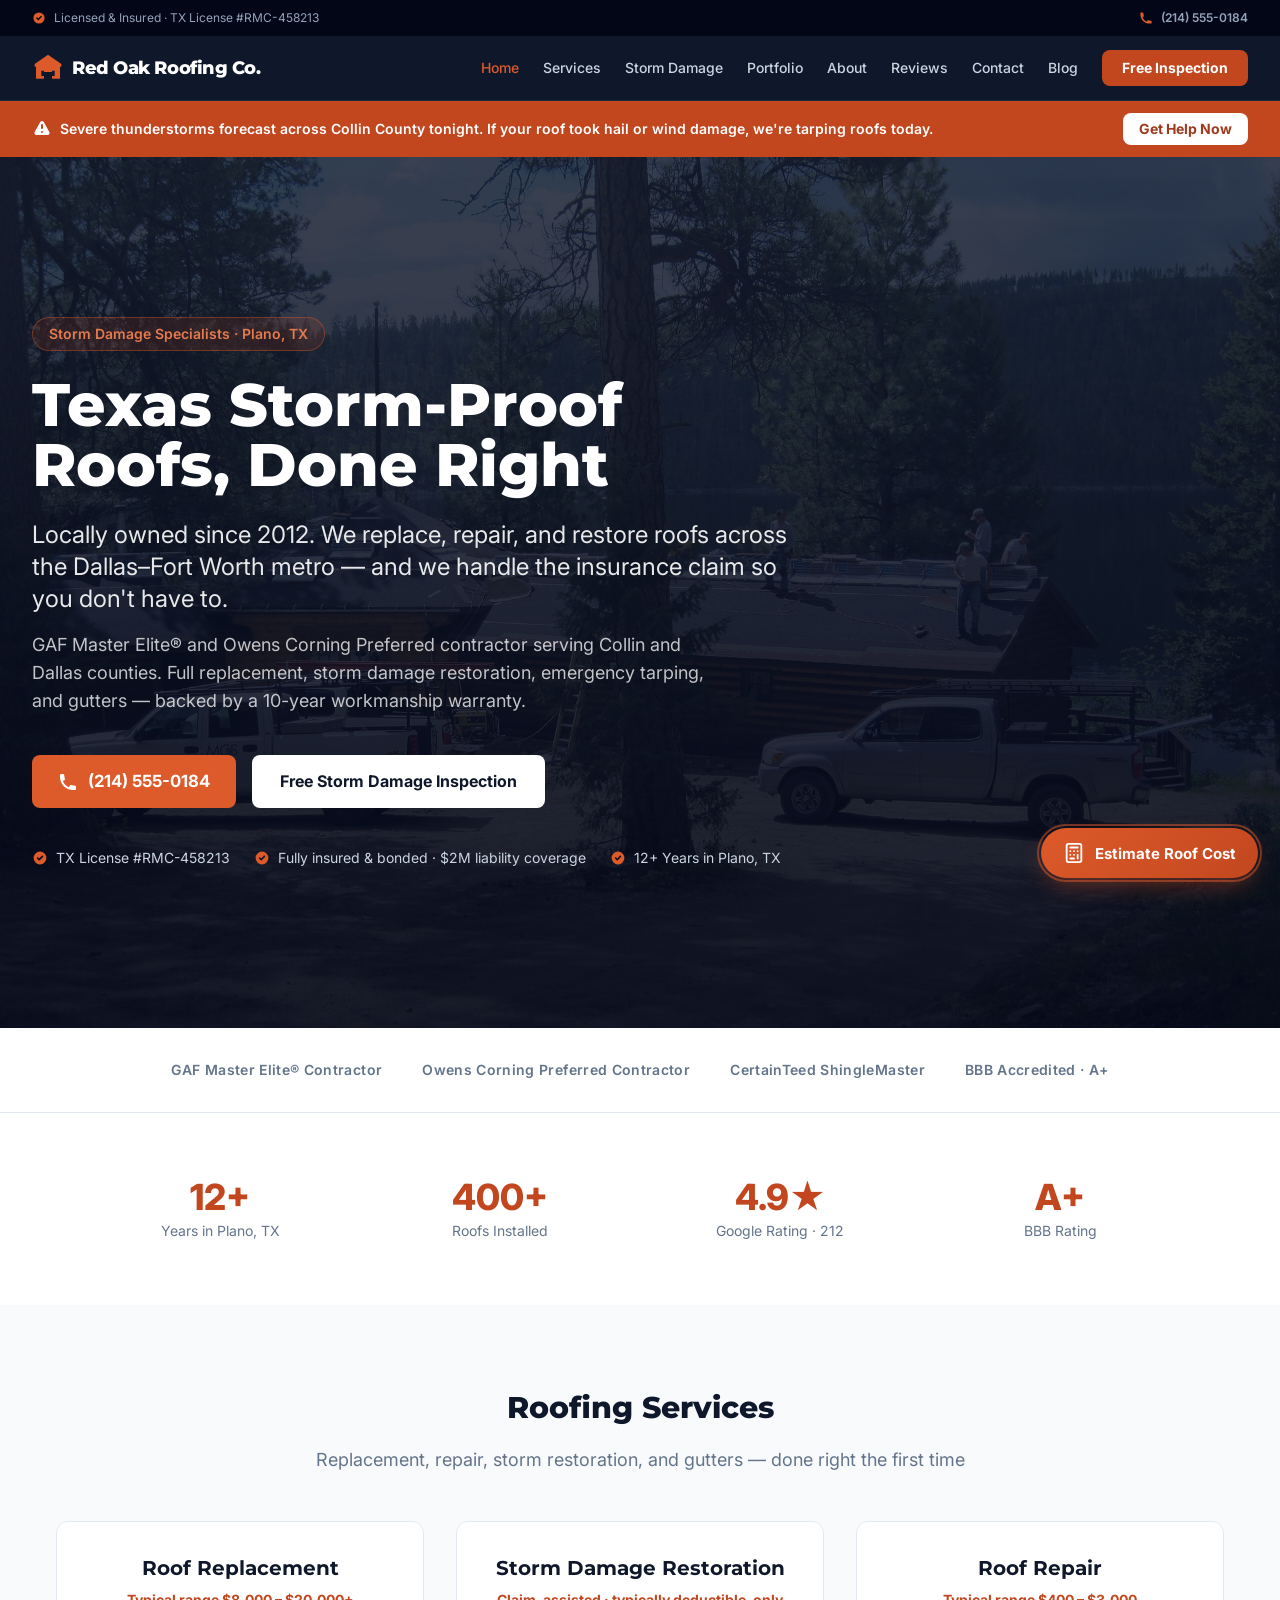
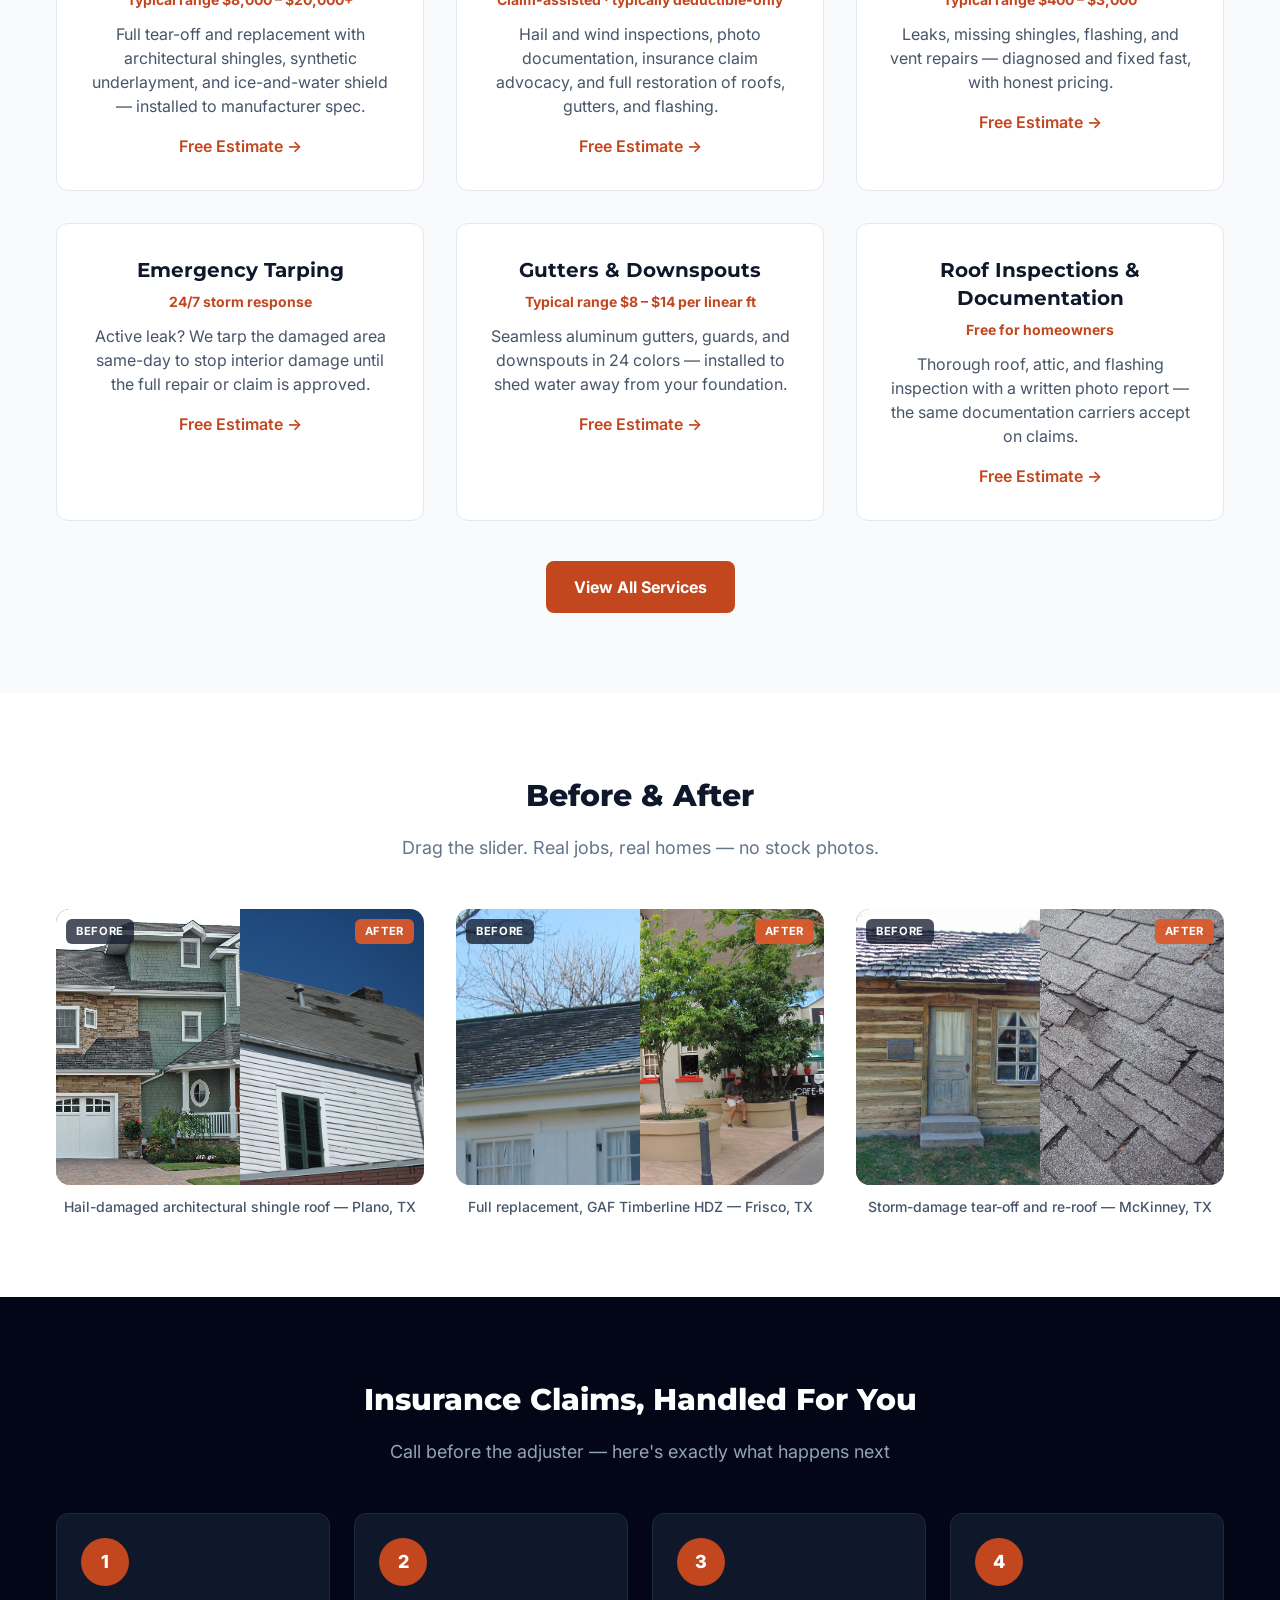
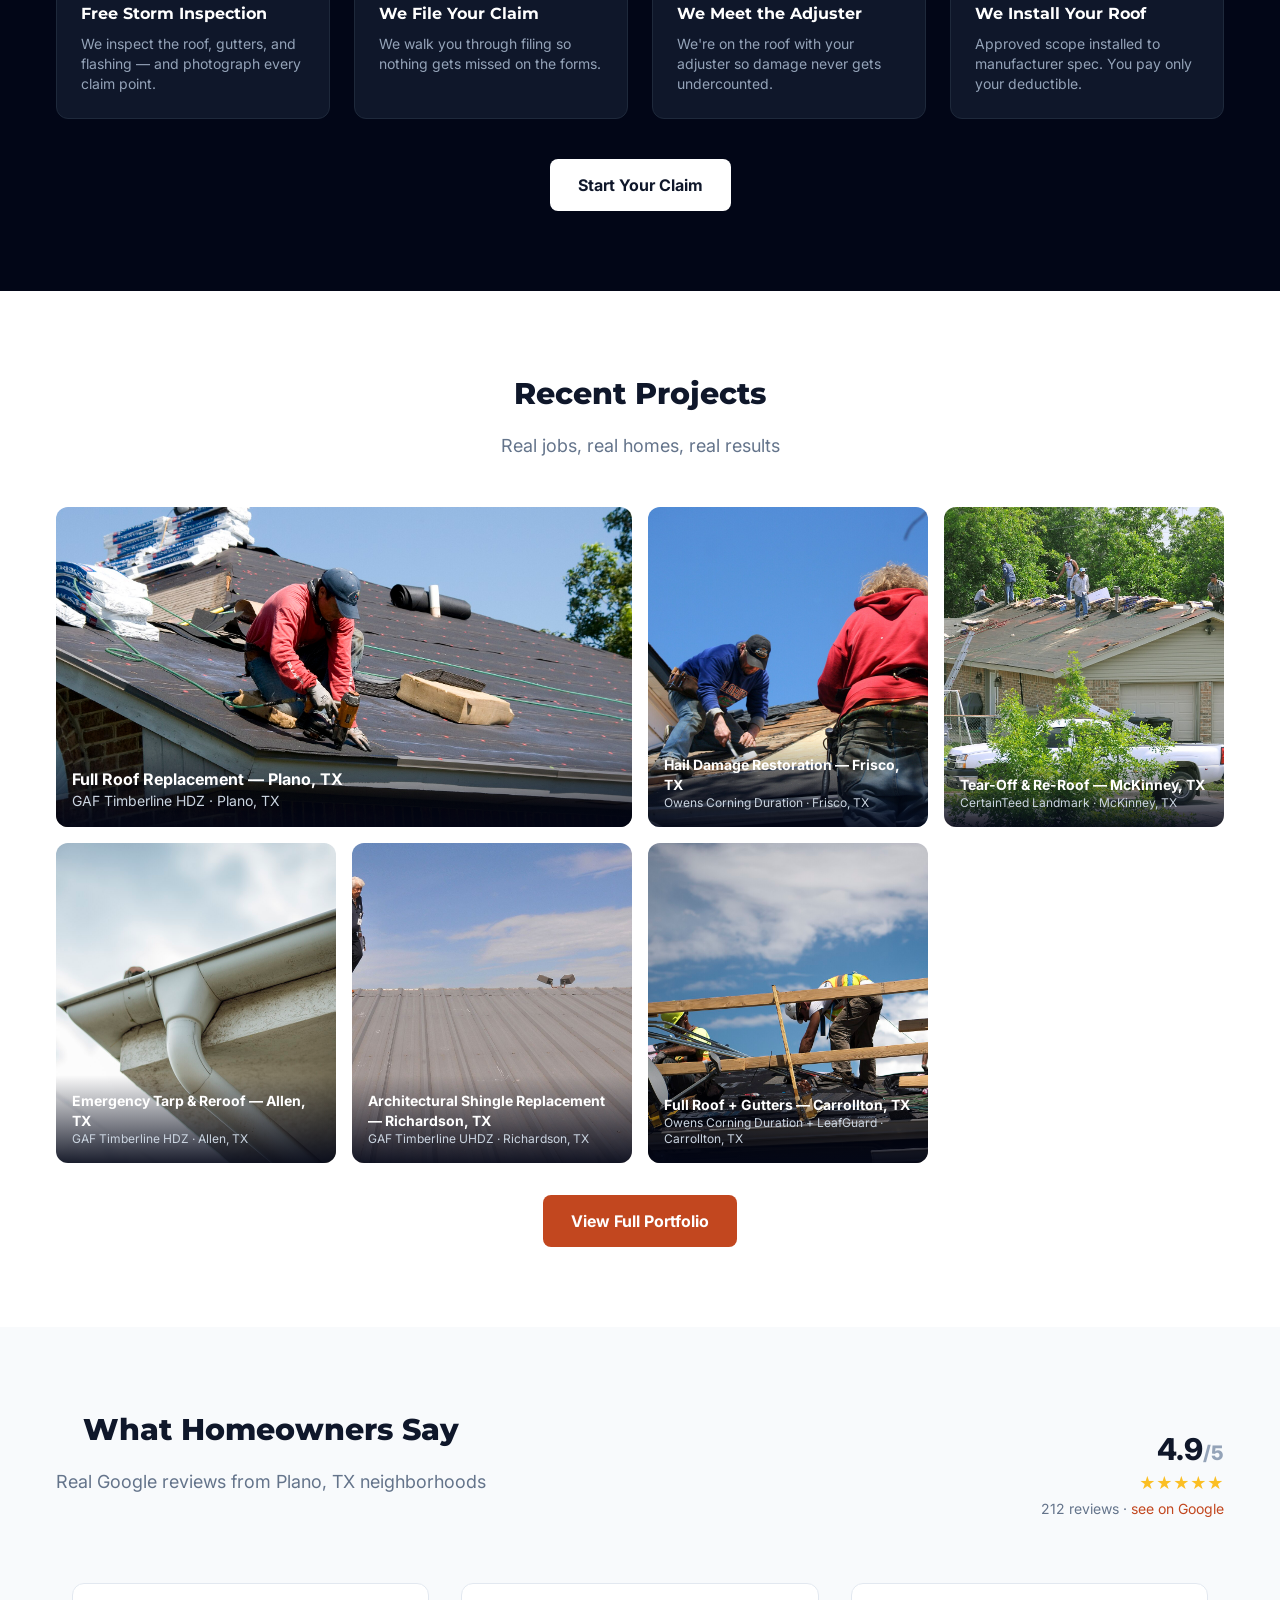
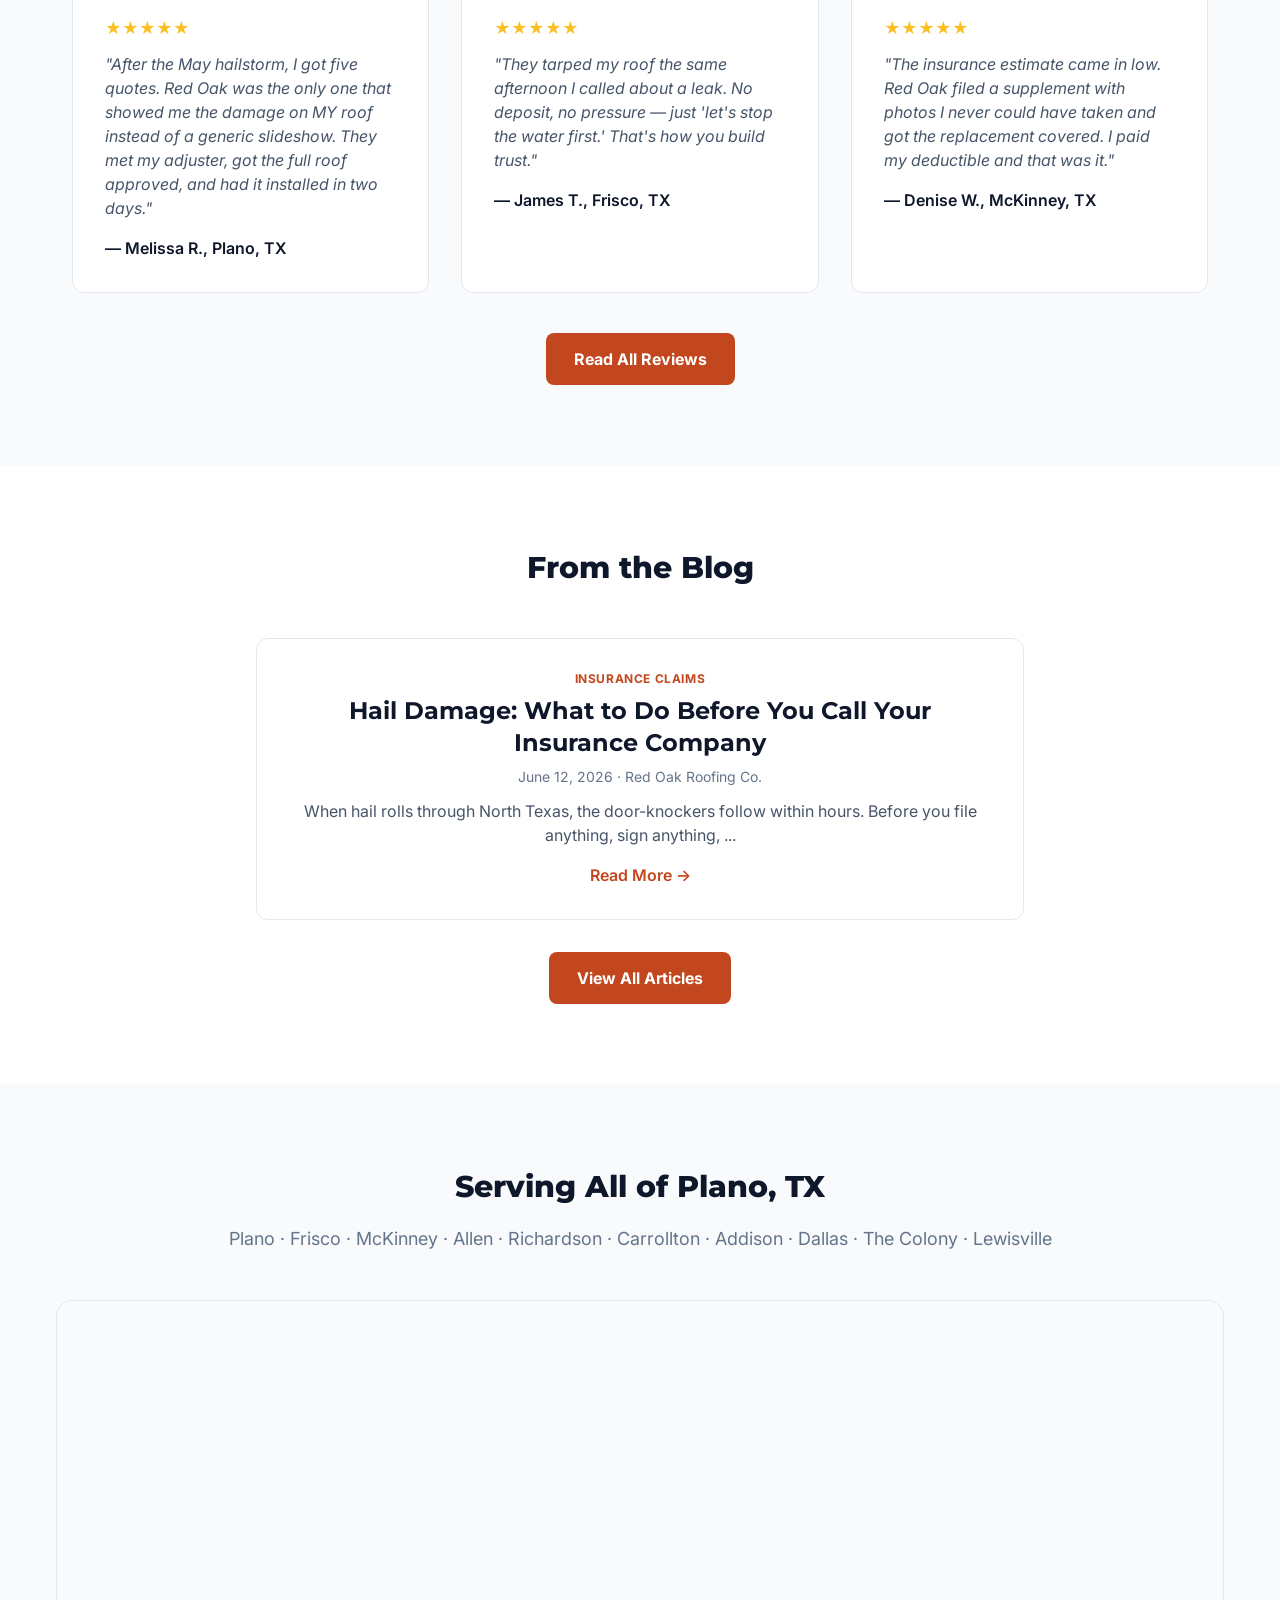
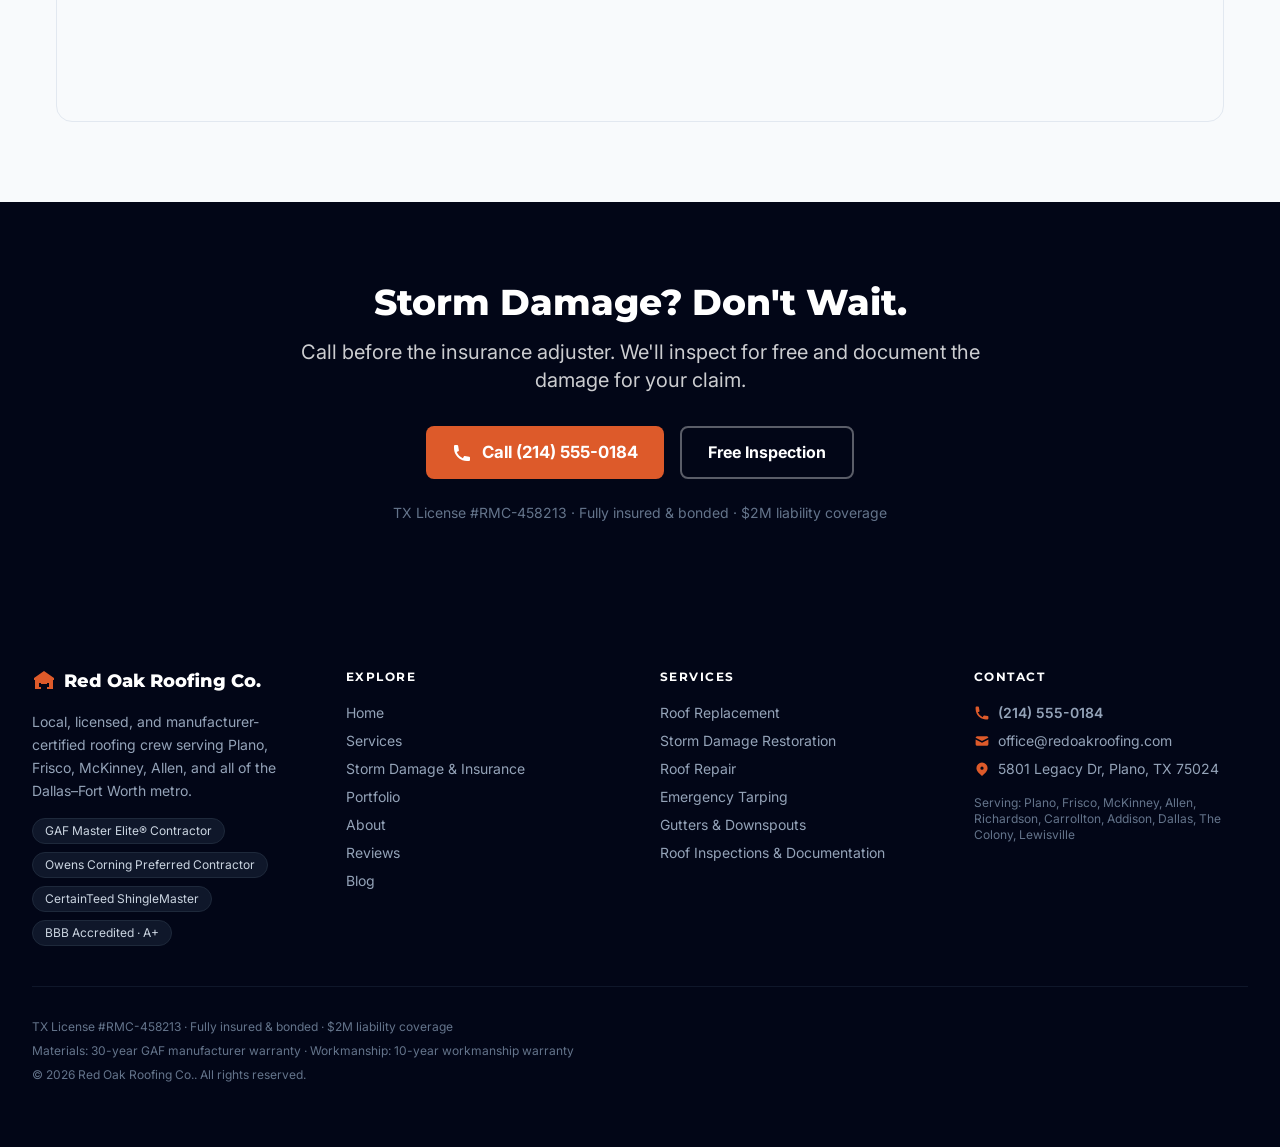
==== commit 6e39e0a4: "Deploy red-oak-roofing" ====
--- a/index.html
+++ b/index.html
@@ -475,11 +475,7 @@
   </script>
 
   <style>
-  .re-est{--re-brand:#dd5a2a;--re-brand-d:#c2471f;--re-ink:#0f172a;--re-body:#334155;--re-muted:#64748b;--re-line:#e2e8f0;--re-soft:#f8fafc;--re-ok:#16a34a}
-  .re-est [hidden]{display:none!important}
-  
-  /* ---------- Floating Action Button ---------- */
-  .re-fab{position:fixed;right:22px;bottom:22px;z-index:9990;display:inline-flex;align-items:center;gap:10px;background:linear-gradient(135deg,#dd5a2a,#c2471f);color:#fff;border:none;border-radius:9999px;padding:14px 22px;font:700 15px/1 Inter,system-ui,sans-serif;cursor:pointer;box-shadow:0 10px 25px -6px rgba(194,71,31,.55);transition:transform .2s,box-shadow .2s}
+  .re-fab{position:fixed;right:22px;bottom:22px;z-index:9990;display:inline-flex;align-items:center;gap:10px;background:linear-gradient(135deg,#dd5a2a,#c2471f);color:#fff;border:none;border-radius:9999px;padding:14px 22px;text-decoration:none;font:700 15px/1 Inter,system-ui,sans-serif;cursor:pointer;box-shadow:0 10px 25px -6px rgba(194,71,31,.55);transition:transform .2s,box-shadow .2s}
   .re-fab:hover{transform:translateY(-2px) scale(1.03);box-shadow:0 16px 32px -8px rgba(194,71,31,.65)}
   .re-fab:focus-visible{outline:3px solid rgba(221,90,42,.4);outline-offset:2px}
   .re-fab .re-fab-ic{display:inline-flex}
@@ -487,926 +483,13 @@
   .re-fab-ring{position:absolute;inset:-4px;border-radius:9999px;border:2px solid rgba(221,90,42,.5);animation:rePulse 2.4s ease-out infinite;pointer-events:none}
   @keyframes rePulse{0%{transform:scale(1);opacity:.7}70%{transform:scale(1.4);opacity:0}100%{transform:scale(1.4);opacity:0}}
   @media(max-width:640px){.re-fab{bottom:82px;right:16px;padding:14px}.re-fab .re-fab-txt{display:none}}
-  
-  /* ---------- Modal overlay ---------- */
-  .re-overlay{position:fixed;inset:0;z-index:9999;display:flex;align-items:center;justify-content:center;padding:16px}
-  .re-backdrop{position:absolute;inset:0;background:rgba(2,6,23,.55);backdrop-filter:blur(6px);-webkit-backdrop-filter:blur(6px)}
-  .re-dialog{position:relative;width:min(960px,100%);max-height:min(94vh,920px);background:#fff;border-radius:20px;box-shadow:0 40px 80px -20px rgba(2,6,23,.5);display:flex;flex-direction:column;overflow:hidden;animation:rePop .25s ease}
-  @keyframes rePop{from{opacity:0;transform:translateY(16px) scale(.98)}to{opacity:1;transform:none}}
-  .re-header{display:flex;align-items:flex-start;justify-content:space-between;gap:14px;padding:20px 24px 0}
-  .re-header h2{font-family:Montserrat,system-ui,sans-serif;font-size:1.3rem;font-weight:800;color:var(--re-ink);margin:0}
-  .re-header p{font-size:.85rem;color:var(--re-muted);margin:4px 0 0}
-  .re-close{flex-shrink:0;width:38px;height:38px;border-radius:10px;border:1px solid var(--re-line);background:#fff;color:var(--re-muted);font-size:1.4rem;line-height:1;cursor:pointer;transition:background .2s,color .2s}
-  .re-close:hover{background:var(--re-soft);color:var(--re-ink)}
-  
-  /* ---------- Progress / step indicator ---------- */
-  .re-progress{display:flex;gap:6px;padding:16px 24px 2px}
-  .re-dot{flex:1;display:flex;flex-direction:column;align-items:center;gap:6px;cursor:pointer;border:0;background:none;padding:0;font-family:inherit}
-  .re-dot .re-dot-n{width:26px;height:26px;border-radius:50%;display:flex;align-items:center;justify-content:center;font-size:.75rem;font-weight:700;background:#e2e8f0;color:#64748b;transition:background .2s,color .2s}
-  .re-dot.active .re-dot-n{background:var(--re-brand);color:#fff}
-  .re-dot.done .re-dot-n{background:#dcfce7;color:#15803d}
-  .re-dot .re-dot-l{font-size:.6rem;font-weight:700;letter-spacing:.05em;text-transform:uppercase;color:#94a3b8}
-  .re-dot.active .re-dot-l{color:var(--re-brand-d)}
-  .re-dot.done .re-dot-l{color:#15803d}
-  
-  /* ---------- Body + steps ---------- */
-  .re-body{flex:1;overflow-y:auto;padding:18px 24px 24px;scrollbar-width:thin}
-  .re-step{display:none}
-  .re-step.active{display:block;animation:reStep .25s ease}
-  @keyframes reStep{from{opacity:0;transform:translateX(10px)}to{opacity:1;transform:none}}
-  .re-step-head h3{font-family:Montserrat,system-ui,sans-serif;font-size:1.05rem;font-weight:800;color:var(--re-ink);margin:0 0 4px}
-  .re-step-head p{font-size:.85rem;color:var(--re-muted);margin:0 0 16px}
-  .re-warn{display:none;margin-top:10px;padding:10px 14px;border-radius:10px;background:#fef2f2;border:1px solid #fecaca;color:#b91c1c;font-size:.8rem;font-weight:600}
-  .re-warn.show{display:block}
-  
-  /* ---------- Search + map ---------- */
-  .re-search{position:relative;display:flex;gap:8px;margin-bottom:12px}
-  .re-search input{flex:1;min-width:0;padding:11px 14px;border:1px solid #cbd5e1;border-radius:10px;font:inherit;font-size:.9rem;outline:none;transition:border-color .2s,box-shadow .2s}
-  .re-search input:focus{border-color:var(--re-brand);box-shadow:0 0 0 3px rgba(221,90,42,.15)}
-  .re-search button{padding:0 18px;background:var(--re-brand);color:#fff;border:0;border-radius:10px;font-weight:700;cursor:pointer;transition:background .2s}
-  .re-search button:hover{background:var(--re-brand-d)}
-  .re-geo-list{position:absolute;top:calc(100% + 4px);left:0;right:64px;z-index:20;background:#fff;border:1px solid var(--re-line);border-radius:10px;box-shadow:0 14px 30px -10px rgba(15,23,42,.25);max-height:220px;overflow:auto}
-  .re-geo-item{display:block;width:100%;text-align:left;padding:10px 14px;border:0;background:#fff;font:inherit;font-size:.85rem;color:var(--re-body);cursor:pointer;border-bottom:1px solid var(--re-soft)}
-  .re-geo-item:last-child{border-bottom:0}
-  .re-geo-item:hover{background:var(--re-soft)}
-  .re-map{position:relative;height:320px;border-radius:14px;border:1px solid var(--re-line);overflow:hidden;background:#e2e8f0}
-  @media(min-width:768px){.re-map{height:400px}}
-  .re-map.re-demo{cursor:crosshair;
-    background:
-      linear-gradient(#cbd5e1 1px,transparent 1px),
-      linear-gradient(90deg,#cbd5e1 1px,transparent 1px),
-      linear-gradient(#e2e8f0 1px,transparent 1px),
-      linear-gradient(90deg,#e2e8f0 1px,transparent 1px);
-    background-size:40px 40px,40px 40px,8px 8px,8px 8px;background-color:#f8fafc}
-  .re-demo-label{position:absolute;top:10px;left:10px;z-index:2;background:rgba(2,6,23,.78);color:#fff;font-size:.72rem;font-weight:700;letter-spacing:.04em;padding:6px 10px;border-radius:9999px}
-  .re-map-tools{display:flex;flex-wrap:wrap;align-items:center;gap:8px;margin-bottom:10px}
-  .re-tool{padding:8px 14px;border-radius:8px;border:1px solid #cbd5e1;background:#fff;color:var(--re-ink);font:600 .82rem/1 Inter,system-ui,sans-serif;cursor:pointer;transition:background .2s,border-color .2s}
-  .re-tool:hover{border-color:var(--re-brand)}
-  .re-tool.primary{background:var(--re-brand);border-color:var(--re-brand);color:#fff}
-  .re-tool.primary:hover{background:var(--re-brand-d)}
-  .re-tool:disabled{opacity:.4;cursor:not-allowed}
-  .re-draw-status{font-size:.8rem;color:var(--re-muted)}
-  .re-draw-status.armed{color:var(--re-brand-d);font-weight:600}
-  .re-demo-note{margin-top:10px;padding:10px 14px;border-radius:10px;background:#fffbeb;border:1px solid #fde68a;color:#92400e;font-size:.8rem}
-  .re-area-box{margin-top:14px;display:flex;flex-wrap:wrap;align-items:baseline;gap:6px;background:var(--re-soft);border:1px solid var(--re-line);border-radius:12px;padding:12px 16px}
-  .re-area-box .re-area-cap{font-size:.72rem;font-weight:700;text-transform:uppercase;letter-spacing:.06em;color:var(--re-muted);width:100%;margin-bottom:2px}
-  .re-area-box strong{font-size:1.35rem;font-weight:800;color:var(--re-ink)}
-  .re-area-box .re-area-m2{color:var(--re-muted);font-size:.85rem}
-  .re-area-box .re-area-hint{color:var(--re-brand-d);font-size:.78rem;font-weight:600}
-  
-  /* ---------- Option cards ---------- */
-  .re-grid{display:grid;grid-template-columns:repeat(auto-fit,minmax(180px,1fr));gap:14px}
-  .re-opt{position:relative;text-align:left;border:2px solid var(--re-line);border-radius:14px;padding:16px;cursor:pointer;background:#fff;font-family:inherit;transition:border-color .2s,box-shadow .2s;display:flex;flex-direction:column;gap:6px}
-  .re-opt:hover{border-color:#f5cbb3}
-  .re-opt.sel{border-color:var(--re-brand);box-shadow:0 0 0 3px rgba(221,90,42,.15)}
-  .re-opt .re-opt-tag{display:inline-block;align-self:flex-start;font-size:.68rem;font-weight:700;letter-spacing:.05em;text-transform:uppercase;color:var(--re-brand-d);background:#fdf4ef;border:1px solid #fae6db;border-radius:9999px;padding:3px 9px}
-  .re-opt .re-opt-title{font-size:.95rem;font-weight:700;color:var(--re-ink)}
-  .re-opt .re-opt-sub{font-size:.76rem;color:var(--re-muted);line-height:1.35}
-  .re-opt .re-opt-factor{margin-top:auto;font-size:.8rem;font-weight:700;color:var(--re-brand-d)}
-  .re-opt-price{display:flex;align-items:center;gap:6px;margin-top:2px;font-size:.78rem;color:var(--re-muted)}
-  .re-opt-price input{width:74px;padding:6px 8px;border:1px solid #cbd5e1;border-radius:8px;font:600 .85rem/1 Inter,system-ui,sans-serif;color:var(--re-ink);outline:none;text-align:right}
-  .re-opt-price input:focus{border-color:var(--re-brand);box-shadow:0 0 0 3px rgba(221,90,42,.15)}
-  .re-opt.sel .re-opt-price input{pointer-events:auto}
-  
-  /* ---------- Breakdown ---------- */
-  .re-breakdown{border:1px solid var(--re-line);border-radius:14px;padding:4px 18px;margin-bottom:18px;background:#fff}
-  .re-row{display:flex;justify-content:space-between;align-items:center;gap:12px;padding:13px 0;border-bottom:1px dashed var(--re-line)}
-  .re-row:last-child{border-bottom:0}
-  .re-row span{color:var(--re-muted);font-size:.88rem}
-  .re-row strong{color:var(--re-ink);font-size:.92rem;text-align:right}
-  .re-range{margin-top:6px;background:linear-gradient(135deg,#0f172a,#1e293b);border-radius:16px;color:#fff;padding:22px;text-align:center}
-  .re-range .re-range-cap{font-size:.72rem;font-weight:700;text-transform:uppercase;letter-spacing:.08em;color:#94a3b8;margin-bottom:8px}
-  .re-range .re-range-vals{font-size:1.7rem;font-weight:800;line-height:1.15}
-  .re-range .re-range-vals em{font-style:normal;color:#dd5a2a}
-  .re-range .re-range-avg{font-size:.85rem;color:#cbd5e1;margin-top:6px}
-  .re-disclaimer{margin-top:14px;font-size:.75rem;color:var(--re-muted);text-align:center}
-  
-  /* ---------- Lead form ---------- */
-  .re-form-grid{display:grid;grid-template-columns:1fr;gap:14px}
-  @media(min-width:640px){.re-form-grid{grid-template-columns:1fr 1fr}}
-  .re-field{display:flex;flex-direction:column;gap:6px}
-  .re-field.full{grid-column:1/-1}
-  .re-field label{font-size:.8rem;font-weight:600;color:var(--re-ink)}
-  .re-field label .req{color:#dc2626}
-  .re-field input,.re-field textarea{padding:11px 14px;border:1px solid #cbd5e1;border-radius:10px;font:inherit;font-size:.9rem;outline:none;transition:border-color .2s,box-shadow .2s;background:#fff}
-  .re-field input:focus,.re-field textarea:focus{border-color:var(--re-brand);box-shadow:0 0 0 3px rgba(221,90,42,.15)}
-  .re-field input.invalid,.re-field textarea.invalid{border-color:#dc2626}
-  .re-field .re-field-err{display:none;font-size:.74rem;color:#dc2626}
-  .re-field .re-field-err.show{display:block}
-  .re-submit{width:100%;margin-top:6px;padding:14px;border:0;border-radius:12px;background:var(--re-brand);color:#fff;font:700 1rem/1 Inter,system-ui,sans-serif;cursor:pointer;transition:background .2s}
-  .re-submit:hover{background:var(--re-brand-d)}
-  .re-submit:disabled{opacity:.5;cursor:not-allowed}
-  
-  /* ---------- Summary (success) ---------- */
-  .re-summary{border:1px solid var(--re-line);border-radius:16px;overflow:hidden}
-  .re-summary-head{background:linear-gradient(135deg,#0f172a,#1e293b);color:#fff;padding:18px 20px;display:flex;align-items:center;gap:12px}
-  .re-summary-head .re-check{width:40px;height:40px;border-radius:50%;background:#16a34a;color:#fff;display:flex;align-items:center;justify-content:center;flex-shrink:0}
-  .re-summary-head h3{margin:0;font-size:1.05rem;font-weight:800}
-  .re-summary-head p{margin:2px 0 0;font-size:.78rem;color:#94a3b8}
-  .re-summary-body{padding:18px 20px}
-  .re-summary-body .re-s-grid{display:grid;grid-template-columns:repeat(auto-fit,minmax(150px,1fr));gap:10px;margin-bottom:16px}
-  .re-s-cell{background:var(--re-soft);border:1px solid var(--re-line);border-radius:10px;padding:10px 12px}
-  .re-s-cell .k{font-size:.66rem;font-weight:700;text-transform:uppercase;letter-spacing:.06em;color:var(--re-muted)}
-  .re-s-cell .v{font-size:.95rem;font-weight:700;color:var(--re-ink);margin-top:2px}
-  .re-summary-body .re-s-range{display:flex;align-items:baseline;justify-content:space-between;gap:10px;padding:14px 16px;border:1px solid var(--re-line);border-radius:12px;margin-bottom:14px}
-  .re-summary-body .re-s-range .k{font-size:.8rem;font-weight:700;color:var(--re-muted)}
-  .re-summary-body .re-s-range .v{font-size:1.25rem;font-weight:800;color:var(--re-brand-d)}
-  .re-summary-body .re-s-note{font-size:.75rem;color:var(--re-muted);margin:0 0 14px}
-  .re-summary-actions{display:flex;flex-wrap:wrap;gap:10px;justify-content:center;padding:0 20px 20px}
-  .re-summary-actions .re-tool{flex:1;min-width:140px;justify-content:center;text-align:center}
-  
-  /* ---------- Footer nav ---------- */
-  .re-footer{display:flex;justify-content:space-between;gap:12px;padding:14px 24px;border-top:1px solid var(--re-line);background:#fff}
-  .re-btn{padding:13px 24px;border-radius:10px;border:0;font:700 .95rem/1 Inter,system-ui,sans-serif;cursor:pointer;transition:background .2s,opacity .2s}
-  .re-btn-ghost{background:transparent;color:var(--re-ink)}
-  .re-btn-ghost:hover{background:var(--re-soft)}
-  .re-btn:disabled{opacity:.4;cursor:not-allowed}
-  .re-btn-primary{background:var(--re-brand);color:#fff}
-  .re-btn-primary:hover{background:var(--re-brand-d)}
-  
-  /* ---------- Print: only the estimate summary sheet ---------- */
-  @media print{
-    @page{margin:12mm}
-    body *{visibility:hidden!important}
-    #re-print-area,#re-print-area *{visibility:visible!important}
-    #re-print-area{position:absolute;left:0;top:0;width:100%}
-    .re-overlay{position:static;overflow:visible;background:#fff;padding:0}
-    .re-dialog{max-height:none;overflow:visible;box-shadow:none;border-radius:0;width:100%}
-    .re-body{overflow:visible}
-  }
   </style>
-  
-  <button type="button" class="re-est re-fab" id="re-fab" aria-haspopup="dialog" aria-controls="re-modal" aria-label="Estimate roof cost">
+  <a href="/estimate" class="re-fab" aria-label="Estimate roof cost">
     <span class="re-fab-ring" aria-hidden="true"></span>
     <span class="re-fab-ic" aria-hidden="true">
       <svg viewBox="0 0 24 24" fill="none" stroke="currentColor" stroke-width="2" stroke-linecap="round" stroke-linejoin="round"><rect x="4" y="2" width="16" height="20" rx="2"/><line x1="8" y1="6" x2="16" y2="6"/><line x1="8" y1="10" x2="8" y2="10.01"/><line x1="12" y1="10" x2="12" y2="10.01"/><line x1="16" y1="10" x2="16" y2="10.01"/><line x1="8" y1="14" x2="8" y2="14.01"/><line x1="12" y1="14" x2="12" y2="14.01"/><line x1="16" y1="14" x2="16" y2="18"/><line x1="8" y1="18" x2="12" y2="18"/></svg>
     </span>
     <span class="re-fab-txt">Estimate Roof Cost</span>
-  </button>
-  
-  <div class="re-est re-overlay" id="re-modal" role="dialog" aria-modal="true" aria-labelledby="re-title" hidden>
-    <div class="re-backdrop" data-re-close></div>
-    <div class="re-dialog">
-      <header class="re-header">
-        <div>
-          <h2 id="re-title">Roof Cost Estimator</h2>
-          <p><span id="re-step-label">Step 1 of 5</span> · Draw your roof, pick materials, get an instant range</p>
-        </div>
-        <button type="button" class="re-close" data-re-close aria-label="Close estimator">×</button>
-      </header>
-  
-      <div class="re-progress" id="re-progress" aria-label="Progress">
-        <button type="button" class="re-dot active" data-re-dot="1"><span class="re-dot-n">1</span><span class="re-dot-l">Outline</span></button>
-        <button type="button" class="re-dot" data-re-dot="2"><span class="re-dot-n">2</span><span class="re-dot-l">Pitch</span></button>
-        <button type="button" class="re-dot" data-re-dot="3"><span class="re-dot-n">3</span><span class="re-dot-l">Material</span></button>
-        <button type="button" class="re-dot" data-re-dot="4"><span class="re-dot-n">4</span><span class="re-dot-l">Estimate</span></button>
-        <button type="button" class="re-dot" data-re-dot="5"><span class="re-dot-n">5</span><span class="re-dot-l">Your Info</span></button>
-      </div>
-  
-      <div class="re-body">
-        <section class="re-step active" data-re-step="1">
-          <div class="re-step-head">
-            <h3>Outline your roof</h3>
-            <p>Search your address to fly to the satellite view, then click the corners of your roof to trace it.</p>
-          </div>
-          <div class="re-search">
-            <input type="text" id="re-address" placeholder="Enter your home address…" autocomplete="off" aria-label="Address">
-            <button type="button" id="re-search-btn">Search</button>
-          </div>
-          <div class="re-map-tools">
-            <button type="button" class="re-tool primary" id="re-draw-btn">Draw Roof</button>
-            <button type="button" class="re-tool" id="re-done-btn" hidden>Done</button>
-            <button type="button" class="re-tool" id="re-undo-btn" disabled>Undo</button>
-            <button type="button" class="re-tool" id="re-clear-btn" disabled>Clear</button>
-            <span class="re-draw-status" id="re-draw-status">Search your address, then draw your roof.</span>
-          </div>
-          <div id="re-map" class="re-map"></div>
-          <div class="re-demo-note" id="re-map-demo-note" hidden></div>
-          <div class="re-area-box">
-            <span class="re-area-cap">Roof footprint area</span>
-            <strong id="re-area-ft2">0</strong>
-            <span>sq ft</span>
-            <span class="re-area-m2" id="re-area-m2">(0 m²)</span>
-            <span class="re-area-hint" id="re-area-hint" hidden></span>
-          </div>
-          <div class="re-warn" id="re-warn-1">Please outline and close your roof polygon first (a closed shape with at least 3 points).</div>
-        </section>
-  
-        <section class="re-step" data-re-step="2">
-          <div class="re-step-head">
-            <h3>Roof pitch / slope</h3>
-            <p>Steeper roofs take more material. We apply the standard slope multiplier to your drawn area.</p>
-          </div>
-          <div class="re-grid" id="re-pitch-options"></div>
-        </section>
-  
-        <section class="re-step" data-re-step="3">
-          <div class="re-step-head">
-            <h3>Roof material</h3>
-            <p>Pick a material. The cost per square foot is editable — adjust it to match your quote.</p>
-          </div>
-          <div class="re-grid" id="re-material-options"></div>
-        </section>
-  
-        <section class="re-step" data-re-step="4">
-          <div class="re-step-head">
-            <h3>Your estimate</h3>
-            <p>Based on <span id="re-est-area">0</span> sq ft of drawn roof.</p>
-          </div>
-          <div class="re-breakdown">
-            <div class="re-row"><span>Drawn roof footprint</span><strong id="re-row-base">0 sq ft</strong></div>
-            <div class="re-row"><span>Pitch multiplier</span><strong id="re-row-factor">× 1.20</strong></div>
-            <div class="re-row"><span>Waste &amp; overhang</span><strong id="re-row-waste">+10%</strong></div>
-            <div class="re-row"><span>Adjusted roof area</span><strong id="re-row-adj">0 sq ft</strong></div>
-            <div class="re-row"><span>Material cost / sq ft</span><strong id="re-row-material">—</strong></div>
-          </div>
-          <div class="re-range">
-            <div class="re-range-cap">Estimated project range</div>
-            <div class="re-range-vals"><span id="re-cost-min">$0</span> <em>–</em> <span id="re-cost-max">$0</span></div>
-            <div class="re-range-avg" id="re-cost-avg"></div>
-          </div>
-          <p class="re-disclaimer">Estimate is informational only — an exact number needs an on-roof inspection (free, by Red Oak Roofing Co.). Call (214) 555-0184 for details.</p>
-        </section>
-  
-        <section class="re-step" data-re-step="5">
-          <div class="re-step-head">
-            <h3>Get your detailed breakdown</h3>
-            <p>Add your details and we'll send you the full written estimate and roof report.</p>
-          </div>
-          <form id="re-lead-form" novalidate>
-            <div class="re-form-grid">
-              <div class="re-field">
-                <label for="re-l-name">Full name <span class="req">*</span></label>
-                <input type="text" id="re-l-name" name="name" autocomplete="name">
-                <span class="re-field-err" id="re-l-name-err">Please enter your name.</span>
-              </div>
-              <div class="re-field">
-                <label for="re-l-phone">Phone <span class="req">*</span></label>
-                <input type="tel" id="re-l-phone" name="phone" autocomplete="tel">
-                <span class="re-field-err" id="re-l-phone-err">Please enter a valid phone number.</span>
-              </div>
-              <div class="re-field full">
-                <label for="re-l-email">Email <span class="req">*</span></label>
-                <input type="email" id="re-l-email" name="email" autocomplete="email">
-                <span class="re-field-err" id="re-l-email-err">Please enter a valid email address.</span>
-              </div>
-              <div class="re-field full">
-                <label for="re-l-notes">Notes <span class="req">*</span></label>
-                <textarea id="re-l-notes" name="notes" rows="3" placeholder="Anything we should know (current roof age, leaks, insurance claim…)?"></textarea>
-                <span class="re-field-err" id="re-l-notes-err">Please add a short note.</span>
-              </div>
-            </div>
-            <button type="submit" class="re-submit" id="re-submit-btn">Send My Estimate Request</button>
-            <p class="re-disclaimer">No spam. We use this only to prepare your estimate and roof report.</p>
-          </form>
-  
-          <div id="re-summary" class="re-summary" hidden>
-            <div id="re-print-area">
-              <div class="re-summary-head">
-                <span class="re-check" aria-hidden="true">
-                  <svg width="20" height="20" viewBox="0 0 24 24" fill="none" stroke="currentColor" stroke-width="3" stroke-linecap="round" stroke-linejoin="round"><polyline points="20 6 9 17 4 12"/></svg>
-                </span>
-                <div>
-                  <h3>Your estimate request is in</h3>
-                  <p>Here's your instant breakdown — print or save it as a PDF, or call us for a free inspection.</p>
-                </div>
-              </div>
-              <div class="re-summary-body" id="re-summary-body"></div>
-            </div>
-            <div class="re-summary-actions">
-              <button type="button" class="re-tool" id="re-print-btn">Print / Save PDF</button>
-              <button type="button" class="re-tool" id="re-done2-btn">Done</button>
-            </div>
-          </div>
-        </section>
-      </div>
-  
-      <footer class="re-footer">
-        <button type="button" class="re-btn re-btn-ghost" id="re-back-btn">← Back</button>
-        <button type="button" class="re-btn re-btn-primary" id="re-next-btn">Continue →</button>
-      </footer>
-    </div>
-  </div>
-  
-  <script>
-  (function () {
-    'use strict';
-  
-    /* ================================================================
-       CONFIGURATION — EDIT HERE
-       ================================================================
-  
-       1) GOOGLE MAPS (recommended, gives real satellite + Places autocomplete)
-          Create an API key at https://console.cloud.google.com, enable the
-          "Maps JavaScript API" and "Places API", then paste it below.
-          For the deployed site this is injected from the client JSON config
-          key `roof_estimator_map_key` (see scripts/generate-site.js).
-  
-       2) MAPBOX (alternative — use one OR the other)
-          Paste a public token from https://account.mapbox.com. Enables the
-          satellite-v9 style + Mapbox Geocoding address search.
-  
-       3) LEAD WEBHOOK / CRM
-          Where the step-5 form POSTs as JSON. Defaults to the site's Google
-          Apps Script endpoint; override per-client with `roof_estimator_webhook`.
-          Leave empty to skip the network call (summary still shows locally).
-  
-       If neither map key is set, the widget runs in built-in DEMO mode so the
-       full flow still works on the static site.
-    ================================================================ */
-    var GOOGLE_MAPS_KEY = "";
-    var MAPBOX_TOKEN    = "";
-    var LEAD_WEBHOOK    = "";
-    var BUSINESS_NAME   = "Red Oak Roofing Co.";
-    var PHONE           = "(214) 555-0184";
-  
-    var DEFAULT_CENTER = { lat: 33.0198, lng: -96.6989 }; /* Plano, TX — edit the default map center here */
-    var DEFAULT_ZOOM = 19;                                  /* roof-level zoom */
-    var DEMO_M_PER_PX = 0.25;                               /* demo-mode scale (meters per grid unit) */
-  
-    /* ---- Material pricing — EDIT the per-sq-ft base cost here. ---- */
-    var MATERIALS = [
-      { id: 'asphalt', label: 'Asphalt Shingles',            perSqFt: 3.50, desc: 'Architectural 30-yr shingle — most common' },
-      { id: 'metal',   label: 'Standing Seam Metal',         perSqFt: 8.50, desc: '40+ yr life, hail-resistant' },
-      { id: 'tile',    label: 'Tile (Clay / Concrete)',      perSqFt: 7.00, desc: 'Long life, heavy — needs framing check' },
-      { id: 'slate',   label: 'Slate',                       perSqFt: 12.50, desc: 'Premium 50+ yr roof, premium install' }
-    ];
-    /* ---- Pitch multipliers (standard roofing slope factors). ---- */
-    var PITCHES = [
-      { id: 'flat',  label: 'Flat / Low-Slope', pitch: '0–2 /12', factor: 1.00, hint: 'Walkable, low waste' },
-      { id: 'low',   label: 'Low Pitch',        pitch: '4 /12',   factor: 1.05, hint: 'Waste +5%' },
-      { id: 'med',   label: 'Medium Pitch',     pitch: '6 /12',   factor: 1.20, hint: 'Waste +20%' },
-      { id: 'steep', label: 'Steep Pitch',      pitch: '9 /12+',  factor: 1.40, hint: 'Waste +40%, harness work' }
-    ];
-    var WASTE = 0.10;        /* additional % on top of pitch factor */
-    var RANGE_LOW = 0.9;     /* estimate min = adjusted area × cost × 0.90 */
-    var RANGE_HIGH = 1.3;    /* estimate max = adjusted area × cost × 1.30 */
-  
-    /* ---- state ---- */
-    var state = {
-      step: 1,
-      vertices: [],
-      areaFt2: 0,
-      pitch: PITCHES[1],
-      material: MATERIALS[0],
-      address: ''
-    };
-    var provider = null;   /* 'google' | 'mapbox' | 'demo' */
-    var mapApi = null;     /* provider instance */
-    var drawing = false;   /* polygon currently being traced */
-    var polyClosed = false;
-    var submitted = false;
-    var lastPayload = null;
-  
-    /* ---- tiny DOM helpers ---- */
-    function $(s, r) { return (r || document).querySelector(s); }
-    function $all(s, r) { return Array.prototype.slice.call((r || document).querySelectorAll(s)); }
-    function fmtMoney(n) { return '$' + Math.round(n).toLocaleString('en-US'); }
-    function fmtNum(n) { return Math.round(n).toLocaleString('en-US'); }
-    function sphAreaM2(v) { /* spherical polygon area — accurate for house-scale shapes */
-      var R = 6378137, a = 0, n = v.length;
-      for (var i = 0; i < n; i++) {
-        var j = (i + 1) % n;
-        var p1 = v[i].lat * Math.PI / 180, p2 = v[j].lat * Math.PI / 180;
-        var dl = (v[j].lng - v[i].lng) * Math.PI / 180;
-        a += dl * (2 + Math.sin(p1) + Math.sin(p2));
-      }
-      return Math.abs(a * R * R / 2);
-    }
-    function pxArea(v) {
-      var a = 0, n = v.length;
-      for (var i = 0; i < n; i++) {
-        var j = (i + 1) % n;
-        a += v[i].x * v[j].y - v[j].x * v[i].y;
-      }
-      return Math.abs(a) / 2;
-    }
-    function shoelaceAreaM2(v) { return pxArea(v) * DEMO_M_PER_PX * DEMO_M_PER_PX; }
-  
-    /* ================================================================
-       PROVIDERS — each exposes: startDraw/finish/undo/clear/disarm,
-       getVertices(), areaFt2(verts), flyTo(lat,lng). A provider calls
-       mapApi.onVertices(vertices, closed) whenever the drawing changes.
-    ================================================================ */
-  
-    /* ---------- Google Maps provider (hybrid satellite by default) ---------- */
-    function GoogleMapProvider(el) {
-      var map = new google.maps.Map(el, {
-        center: DEFAULT_CENTER, zoom: DEFAULT_ZOOM, mapTypeId: 'hybrid',
-        gestureHandling: 'cooperative', disableDoubleClickZoom: true,
-        mapTypeControl: true, fullscreenControl: false, streetViewControl: false
-      });
-      var verts = [], markers = [], line = null, poly = null, mode = 'idle';
-      var self = this;
-      function redraw(closed) {
-        if (line) { line.setMap(null); line = null; }
-        if (poly) { poly.setMap(null); poly = null; }
-        if (verts.length > 1) {
-          line = new google.maps.Polyline({ path: verts.slice(), map: map, strokeColor: '#dd5a2a', strokeWeight: 3, strokeDasharray: closed ? null : '8 6' });
-        }
-        if (closed && verts.length >= 3) {
-          poly = new google.maps.Polygon({ path: verts.slice(), map: map, fillColor: '#dd5a2a', fillOpacity: 0.3, strokeColor: '#c2471f', strokeWeight: 3 });
-          markers.forEach(function (m) { m.setMap(null); }); markers = [];
-        }
-        self.onVertices(verts.slice(), closed);
-      }
-      map.addListener('click', function (e) {
-        if (mode !== 'draw') return;
-        verts.push({ lat: e.latLng.lat(), lng: e.latLng.lng() });
-        var m = new google.maps.Marker({ position: e.latLng, map: map, draggable: true, label: String(verts.length) });
-        markers.push(m);
-        m.addListener('dragend', function () {
-          verts[markers.indexOf(m)] = { lat: m.getPosition().lat(), lng: m.getPosition().lng() };
-          redraw(false);
-        });
-        redraw(false);
-      });
-      map.addListener('dblclick', function (e) {
-        e.stop();
-        if (mode === 'draw' && verts.length >= 3) { mode = 'idle'; redraw(true); }
-      });
-      this.startDraw = function () { verts = []; markers.forEach(function (m) { m.setMap(null); }); markers = []; mode = 'draw'; redraw(false); };
-      this.finish = function () { if (mode === 'draw' && verts.length >= 3) { mode = 'idle'; redraw(true); } };
-      this.undo = function () { if (!verts.length) return; verts.pop(); var m = markers.pop(); if (m) m.setMap(null); redraw(false); };
-      this.clear = function () { verts = []; markers.forEach(function (m) { m.setMap(null); }); markers = []; mode = 'idle'; redraw(false); };
-      this.getVertices = function () { return verts.slice(); };
-      this.areaFt2 = function (v) { return sphAreaM2(v) * 10.7639; };
-      this.disarm = function () { mode = 'idle'; };
-      this.flyTo = function (lat, lng) { map.panTo({ lat: lat, lng: lng }); map.setZoom(19); };
-    }
-  
-    /* ---------- Mapbox GL provider (satellite-v9) ---------- */
-    function MapboxProvider(el) {
-      mapboxgl.accessToken = MAPBOX_TOKEN;
-      var map = new mapboxgl.Map({
-        container: el, style: 'mapbox://styles/mapbox/satellite-v9',
-        center: [DEFAULT_CENTER.lng, DEFAULT_CENTER.lat], zoom: DEFAULT_ZOOM,
-        attributionControl: false
-      });
-      map.addControl(new mapboxgl.NavigationControl({ showCompass: false }), 'top-right');
-      map.addControl(new mapboxgl.AttributionControl({ compact: true }));
-      map.doubleClickZoom.disable();
-      var verts = [], markers = [], mode = 'idle', closed = false;
-      var self = this;
-      function geo() {
-        var feats = [];
-        if (verts.length > 1 && !closed) feats.push({ type: 'Feature', geometry: { type: 'LineString', coordinates: verts.map(function (v) { return [v.lng, v.lat]; }) } });
-        if (closed && verts.length >= 3) feats.push({ type: 'Feature', geometry: { type: 'Polygon', coordinates: [verts.map(function (v) { return [v.lng, v.lat]; })] } });
-        return { type: 'FeatureCollection', features: feats };
-      }
-      function update() {
-        var src = map.getSource('re-draw');
-        if (src) src.setData(geo());
-        self.onVertices(verts.slice(), closed);
-      }
-      map.on('load', function () {
-        map.addSource('re-draw', { type: 'geojson', data: geo() });
-        map.addLayer({ id: 're-fill', type: 'fill', source: 're-draw', paint: { 'fill-color': '#dd5a2a', 'fill-opacity': 0.3 }, filter: ['==', '$type', 'Polygon'] });
-        map.addLayer({ id: 're-line', type: 'line', source: 're-draw', paint: { 'line-color': '#dd5a2a', 'line-width': 3 }, filter: ['==', '$type', 'LineString'] });
-      });
-      map.on('click', function (e) {
-        if (mode !== 'draw') return;
-        var ll = e.lngLat;
-        verts.push({ lat: ll.lat, lng: ll.lng });
-        markers.push(new mapboxgl.Marker({ color: '#dd5a2a' }).setLngLat([ll.lng, ll.lat]).addTo(map));
-        update();
-      });
-      map.on('dblclick', function (e) {
-        e.preventDefault();
-        if (mode === 'draw' && verts.length >= 3) { closed = true; mode = 'idle'; update(); }
-      });
-      this.startDraw = function () { verts = []; closed = false; markers.forEach(function (m) { m.remove(); }); markers = []; mode = 'draw'; update(); };
-      this.finish = function () { if (mode === 'draw' && verts.length >= 3) { closed = true; mode = 'idle'; update(); } };
-      this.undo = function () { if (!verts.length) return; verts.pop(); var m = markers.pop(); if (m) m.remove(); update(); };
-      this.clear = function () { verts = []; closed = false; markers.forEach(function (m) { m.remove(); }); markers = []; mode = 'idle'; update(); };
-      this.getVertices = function () { return verts.slice(); };
-      this.areaFt2 = function (v) { return sphAreaM2(v) * 10.7639; };
-      this.disarm = function () { mode = 'idle'; };
-      this.flyTo = function (lat, lng) { map.flyTo({ center: [lng, lat], zoom: 19 }); };
-    }
-  
-    /* ---------- Demo provider (no API key — abstract grid) ---------- */
-    function DemoProvider(el) {
-      el.classList.add('re-demo');
-      var svg = document.createElementNS('http://www.w3.org/2000/svg', 'svg');
-      svg.setAttribute('viewBox', '0 0 1000 650');
-      svg.setAttribute('preserveAspectRatio', 'none');
-      svg.style.cssText = 'position:absolute;inset:0;width:100%;height:100%;pointer-events:none;';
-      el.appendChild(svg);
-      var label = document.createElement('div');
-      label.className = 're-demo-label';
-      label.textContent = 'DEMO MODE — add a map API key for satellite imagery';
-      el.appendChild(label);
-      var verts = [], mode = 'idle', closed = false;
-      var self = this;
-      function make(t) { return document.createElementNS('http://www.w3.org/2000/svg', t); }
-      function render() {
-        svg.innerHTML = '';
-        var pts = verts.map(function (v) { return v.x + ',' + v.y; }).join(' ');
-        if (verts.length > 1) {
-          var l = make('polyline'); l.setAttribute('points', pts); l.setAttribute('fill', 'none');
-          l.setAttribute('stroke', '#dd5a2a'); l.setAttribute('stroke-width', '4'); l.setAttribute('stroke-dasharray', '8 6');
-          svg.appendChild(l);
-        }
-        verts.forEach(function (v) {
-          var c = make('circle'); c.setAttribute('cx', v.x); c.setAttribute('cy', v.y); c.setAttribute('r', '7');
-          c.setAttribute('fill', '#fff'); c.setAttribute('stroke', '#dd5a2a'); c.setAttribute('stroke-width', '3');
-          svg.appendChild(c);
-        });
-        if (closed && verts.length >= 3) {
-          var p = make('polygon'); p.setAttribute('points', pts);
-          p.setAttribute('fill', 'rgba(221,90,42,.35)'); p.setAttribute('stroke', '#dd5a2a'); p.setAttribute('stroke-width', '4');
-          svg.appendChild(p);
-        }
-      }
-      el.addEventListener('click', function (e) {
-        if (mode !== 'draw') return;
-        var r = el.getBoundingClientRect();
-        verts.push({ x: (e.clientX - r.left) / r.width * 1000, y: (e.clientY - r.top) / r.height * 650 });
-        render();
-        self.onVertices(verts.slice(), closed);
-      });
-      this.startDraw = function () { verts = []; closed = false; mode = 'draw'; render(); self.onVertices([], false); };
-      this.finish = function () { if (mode === 'draw' && verts.length >= 3) { closed = true; mode = 'idle'; render(); self.onVertices(verts.slice(), true); } };
-      this.undo = function () { if (!verts.length) return; verts.pop(); render(); self.onVertices(verts.slice(), closed); };
-      this.clear = function () { verts = []; closed = false; mode = 'idle'; render(); self.onVertices([], false); };
-      this.getVertices = function () { return verts.slice(); };
-      this.areaFt2 = function (v) { return shoelaceAreaM2(v) * 10.7639; };
-      this.disarm = function () { mode = 'idle'; };
-      this.flyTo = function () { };
-    }
-  
-    /* ================================================================
-       PROVIDER BOOTSTRAP + SEARCH
-    ================================================================ */
-    function pickProvider() {
-      if (GOOGLE_MAPS_KEY) return 'google';
-      if (MAPBOX_TOKEN) return 'mapbox';
-      return 'demo';
-    }
-    function showDemoNote(msg) {
-      var n = $('#re-map-demo-note');
-      if (!n) return;
-      if (provider === 'demo' && msg) { n.textContent = msg; n.hidden = false; }
-      else n.hidden = true;
-    }
-    function wireProvider(api) {
-      mapApi = api;
-      api.onVertices = function (verts, closed) {
-        state.vertices = verts;
-        state.areaFt2 = api.areaFt2 ? api.areaFt2(verts) : 0;
-        if (closed) polyClosed = true;
-        updateAreaUI(); setDrawControls(); updateNav();
-      };
-      var input = $('#re-address');
-      function onPlace(lat, lng, label) { state.address = label; input.value = label; if (api.flyTo) api.flyTo(lat, lng); }
-      var search;
-      if (provider === 'google') search = googleSearch(input, onPlace).search;
-      else if (provider === 'mapbox') search = mapboxSearch(input, onPlace).search;
-      else search = function () { showDemoNote('Address search needs a Google Maps or Mapbox API key.'); };
-      $('#re-search-btn').onclick = function () { if (search) search(); };
-      if (provider === 'demo') showDemoNote('Satellite map is in DEMO mode — add a Google Maps API key (see estimator partial header) to outline a real roof.');
-    }
-    function googleSearch(input, onPlace) {
-      var autocomplete = new google.maps.places.Autocomplete(input, { fields: ['geometry', 'formatted_address', 'name'] });
-      autocomplete.addListener('place_changed', function () {
-        var p = autocomplete.getPlace();
-        if (p && p.geometry) onPlace(p.geometry.location.lat(), p.geometry.location.lng(), p.formatted_address || p.name || input.value);
-      });
-      var geocoder = new google.maps.Geocoder();
-      function doGeocode() {
-        var q = input.value.trim(); if (!q) return;
-        geocoder.geocode({ address: q }, function (res, status) {
-          if (status === 'OK' && res && res[0]) onPlace(res[0].geometry.location.lat(), res[0].geometry.location.lng(), res[0].formatted_address);
-        });
-      }
-      input.addEventListener('keydown', function (e) { if (e.key === 'Enter') { e.preventDefault(); doGeocode(); } });
-      return { search: doGeocode };
-    }
-    function mapboxSearch(input, onPlace) {
-      var list = document.createElement('div'); list.className = 're-geo-list'; list.hidden = true;
-      input.parentNode.appendChild(list);
-      var timer = null;
-      input.addEventListener('input', function () {
-        clearTimeout(timer);
-        var q = input.value.trim();
-        if (q.length < 3) { list.hidden = true; return; }
-        timer = setTimeout(function () {
-          fetch('https://api.mapbox.com/geocoding/v5/mapbox.places/' + encodeURIComponent(q) + '.json?access_token=' + MAPBOX_TOKEN + '&limit=5')
-            .then(function (r) { return r.json(); })
-            .then(function (data) {
-              var feats = (data && data.features) || [];
-              list.innerHTML = '';
-              feats.forEach(function (f) {
-                var b = document.createElement('button');
-                b.type = 'button'; b.className = 're-geo-item'; b.textContent = f.place_name;
-                b.addEventListener('click', function () { list.hidden = true; input.value = f.place_name; onPlace(f.center[1], f.center[0], f.place_name); });
-                list.appendChild(b);
-              });
-              list.hidden = feats.length === 0;
-            }).catch(function () { list.hidden = true; });
-        }, 350);
-      });
-      document.addEventListener('click', function (e) { if (e.target !== input && !input.contains(e.target)) list.hidden = true; });
-      return { search: function () { var first = list.querySelector('.re-geo-item'); if (first) first.click(); } };
-    }
-    function loadGoogleMap(el) {
-      if (window.google && window.google.maps) { wireProvider(new GoogleMapProvider(el)); return; }
-      if (window.__reGoogleLoading) return;
-      window.__reGoogleLoading = true;
-      window.__reGoogleReady = function () { wireProvider(new GoogleMapProvider(el)); };
-      var s = document.createElement('script');
-      s.src = 'https://maps.googleapis.com/maps/api/js?key=' + GOOGLE_MAPS_KEY + '&libraries=places&callback=__reGoogleReady';
-      s.async = true; s.defer = true;
-      document.head.appendChild(s);
-    }
-    function loadMapbox(el) {
-      function create() { wireProvider(new MapboxProvider(el)); }
-      if (window.mapboxgl) { create(); return; }
-      if (window.__reMapboxLoading) return;
-      window.__reMapboxLoading = true;
-      var l = document.createElement('link');
-      l.rel = 'stylesheet'; l.href = 'https://api.mapbox.com/mapbox-gl-js/v3.4.0/mapbox-gl.css';
-      document.head.appendChild(l);
-      var s = document.createElement('script');
-      s.src = 'https://api.mapbox.com/mapbox-gl-js/v3.4.0/mapbox-gl.js';
-      s.onload = create; s.async = true; s.defer = true;
-      document.head.appendChild(s);
-    }
-    function initProvider() {
-      provider = pickProvider();
-      var el = $('#re-map');
-      if (provider === 'google') loadGoogleMap(el);
-      else if (provider === 'mapbox') loadMapbox(el);
-      else wireProvider(new DemoProvider(el));
-      setDrawControls();
-    }
-  
-    /* ================================================================
-       WIZARD + ESTIMATE LOGIC
-    ================================================================ */
-    function compute() {
-      var adj = state.areaFt2 * state.pitch.factor * (1 + WASTE);
-      var min = adj * state.material.perSqFt * RANGE_LOW;
-      var max = adj * state.material.perSqFt * RANGE_HIGH;
-      return { base: state.areaFt2, factor: state.pitch.factor, waste: WASTE, adj: adj, perSqFt: state.material.perSqFt, min: min, max: max, squares: adj / 100 };
-    }
-    function updateAreaUI() {
-      $('#re-area-ft2').textContent = fmtNum(state.areaFt2);
-      $('#re-area-m2').textContent = '(' + fmtNum(state.areaFt2 * 0.092903) + ' m²)';
-      var hint = $('#re-area-hint');
-      if (provider === 'demo' && state.areaFt2 > 0) { hint.textContent = 'approx · demo scale'; hint.hidden = false; }
-      else hint.hidden = true;
-      $('#re-est-area').textContent = fmtNum(state.areaFt2);
-    }
-    function setDrawControls() {
-      var drawBtn = $('#re-draw-btn'), doneBtn = $('#re-done-btn'), undoBtn = $('#re-undo-btn'),
-          clearBtn = $('#re-clear-btn'), status = $('#re-draw-status'), n = state.vertices.length;
-      drawBtn.textContent = (polyClosed && state.areaFt2 > 0) ? 'Redraw Roof' : 'Draw Roof';
-      doneBtn.hidden = !(drawing && n >= 3);
-      undoBtn.disabled = !(drawing && n > 0);
-      clearBtn.disabled = !(drawing || polyClosed);
-      if (drawing) { status.textContent = 'Click corners around the roof — press Done or double-click to close.'; status.classList.add('armed'); }
-      else if (polyClosed && state.areaFt2 > 0) { status.textContent = 'Roof outlined · ' + fmtNum(state.areaFt2) + ' sq ft. Hit Next →'; status.classList.remove('armed'); }
-      else { status.textContent = 'Search your address, then click "Draw Roof" to trace your home.'; status.classList.remove('armed'); }
-      updateNav();
-    }
-    function gotoStep(n) {
-      if (n < 1) n = 1;
-      if (n > 5) n = 5;
-      if (n > state.step) {
-        if (state.step === 1 && state.areaFt2 <= 0) {
-          $('#re-warn-1').classList.add('show');
-          return;
-        }
-        $('#re-warn-1').classList.remove('show');
-      }
-      state.step = n;
-      $all('.re-step').forEach(function (el) { el.classList.toggle('active', el.dataset.reStep === String(n)); });
-      renderProgress();
-      updateNav();
-      if (n === 2) renderPitch();
-      if (n === 3) renderMaterials();
-      if (n === 4) renderEstimate();
-      if (n === 5 && submitted && lastPayload) renderSummary(compute(), lastPayload);
-      $('#re-step-label').textContent = 'Step ' + n + ' of 5';
-      var body = $('#re-modal .re-body');
-      if (body) body.scrollTop = 0;
-    }
-    function renderProgress() {
-      $all('.re-dot').forEach(function (d) {
-        var i = parseInt(d.dataset.reDot, 10);
-        d.classList.toggle('active', i === state.step);
-        d.classList.toggle('done', i < state.step);
-      });
-    }
-    function renderPitch() {
-      $('#re-pitch-options').innerHTML = PITCHES.map(function (p) {
-        return '<button type="button" class="re-opt' + (state.pitch.id === p.id ? ' sel' : '') + '" data-pitch="' + p.id + '">' +
-          '<span class="re-opt-tag">' + p.pitch + '</span>' +
-          '<span class="re-opt-title">' + p.label + '</span>' +
-          '<span class="re-opt-sub">' + p.hint + '</span>' +
-          '<span class="re-opt-factor">Slope multiplier × ' + p.factor.toFixed(2) + '</span>' +
-        '</button>';
-      }).join('');
-      $('#re-pitch-options').onclick = function (e) {
-        var btn = e.target.closest('.re-opt');
-        if (!btn) return;
-        var id = btn.dataset.pitch;
-        for (var i = 0; i < PITCHES.length; i++) if (PITCHES[i].id === id) state.pitch = PITCHES[i];
-        renderPitch();
-      };
-    }
-    function renderMaterials() {
-      $('#re-material-options').innerHTML = MATERIALS.map(function (m) {
-        return '<div class="re-opt' + (state.material.id === m.id ? ' sel' : '') + '" data-mat="' + m.id + '">' +
-          '<span class="re-opt-title">' + m.label + '</span>' +
-          '<span class="re-opt-sub">' + m.desc + '</span>' +
-          '<label class="re-opt-price">$<input type="number" step="0.25" min="0" value="' + m.perSqFt.toFixed(2) + '" data-cost aria-label="' + m.label + ' cost per square foot"> / sq ft</label>' +
-        '</div>';
-      }).join('');
-      $('#re-material-options').onclick = function (e) {
-        var input = e.target.closest('input[data-cost]');
-        if (input) {
-          var val = parseFloat(input.value);
-          var card = input.closest('.re-opt');
-          if (card && !isNaN(val) && val > 0) {
-            for (var i = 0; i < MATERIALS.length; i++) if (MATERIALS[i].id === card.dataset.mat) MATERIALS[i].perSqFt = val;
-            if (state.material.id === card.dataset.mat) state.material.perSqFt = val;
-            if (state.step === 4) renderEstimate();
-          }
-          e.stopPropagation();
-          return;
-        }
-        var card = e.target.closest('.re-opt');
-        if (!card) return;
-        var id = card.dataset.mat;
-        for (var i = 0; i < MATERIALS.length; i++) if (MATERIALS[i].id === id) state.material = MATERIALS[i];
-        renderMaterials();
-      };
-    }
-    function renderEstimate() {
-      var c = compute();
-      $('#re-row-base').textContent = fmtNum(c.base) + ' sq ft';
-      $('#re-row-factor').textContent = '× ' + c.factor.toFixed(2) + ' · ' + state.pitch.label;
-      $('#re-row-waste').textContent = '+' + Math.round(c.waste * 100) + '%';
-      $('#re-row-adj').textContent = fmtNum(c.adj) + ' sq ft · ' + fmtNum(c.squares) + ' squares';
-      $('#re-row-material').textContent = state.material.label + ' @ $' + c.perSqFt.toFixed(2) + '/sq ft';
-      $('#re-cost-min').textContent = fmtMoney(c.min);
-      $('#re-cost-max').textContent = fmtMoney(c.max);
-      $('#re-cost-avg').textContent = 'Average ≈ ' + fmtMoney((c.min + c.max) / 2) + ' · ' + fmtNum(c.squares) + ' roofing squares';
-    }
-    function updateNav() {
-      var back = $('#re-back-btn'), next = $('#re-next-btn');
-      back.disabled = state.step === 1;
-      if (state.step === 5) {
-        next.textContent = submitted ? 'Done' : 'Review My Estimate';
-        next.disabled = false;
-      } else {
-        next.textContent = state.step === 4 ? 'Get My Details →' : 'Continue →';
-        next.disabled = state.step === 1 && state.areaFt2 <= 0;
-      }
-    }
-  
-    /* ================================================================
-       MODAL OPEN / CLOSE
-    ================================================================ */
-    function openModal() {
-      $('#re-modal').hidden = false;
-      document.body.style.overflow = 'hidden';
-      if (!mapApi) initProvider();
-      gotoStep(state.step);
-      var input = $('#re-address');
-      if (input) input.focus();
-    }
-    function closeModal() {
-      $('#re-modal').hidden = true;
-      document.body.style.overflow = '';
-      if (mapApi && mapApi.disarm) mapApi.disarm();
-      if (mapApi) { drawing = false; setDrawControls(); }
-    }
-  
-    /* ================================================================
-       STEP 5 — LEAD FORM + SUMMARY
-    ================================================================ */
-    function validEmail(v) { return /^[^\s@]+@[^\s@]+\.[^\s@]+$/.test(v); }
-    function validPhone(v) { return v.replace(/[^\d]/g, '').length >= 7; }
-    function markField(id, errId, ok) {
-      var f = $(id), e = $(errId);
-      f.classList.toggle('invalid', !ok);
-      e.classList.toggle('show', !ok);
-      return ok;
-    }
-    function renderSummary(c, payload) {
-      var cells = [
-        ['Address', state.address || '—'],
-        ['Roof footprint', fmtNum(c.base) + ' sq ft'],
-        ['Pitch', state.pitch.label + ' ×' + c.factor.toFixed(2)],
-        ['Material', state.material.label + ' @ $' + c.perSqFt.toFixed(2) + '/sq ft'],
-        ['Adjusted area', fmtNum(c.adj) + ' sq ft'],
-        ['Roofing squares', fmtNum(c.squares)]
-      ];
-      $('#re-summary-body').innerHTML =
-        '<div class="re-s-grid">' + cells.map(function (cell) {
-          return '<div class="re-s-cell"><div class="k">' + cell[0] + '</div><div class="v">' + cell[1] + '</div></div>';
-        }).join('') + '</div>' +
-        '<div class="re-s-range"><span class="k">Estimated range</span><span class="v">' + fmtMoney(c.min) + ' – ' + fmtMoney(c.max) + '</span></div>' +
-        '<p class="re-s-note">Prepared for ' + (payload.name || '—') + ' · ' + (payload.email || '') + ' · ' + (payload.phone || '') +
-        ' — by ' + BUSINESS_NAME + (PHONE ? ' · ' + PHONE : '') + '. This is an instant estimate, not a binding quote. A free on-roof inspection provides exact numbers.</p>';
-    }
-    function submitLead(e) {
-      e.preventDefault();
-      var name = $('#re-l-name').value.trim();
-      var email = $('#re-l-email').value.trim();
-      var phone = $('#re-l-phone').value.trim();
-      var notes = $('#re-l-notes').value.trim();
-      var okName = markField('#re-l-name', '#re-l-name-err', name.length > 0);
-      var okEmail = markField('#re-l-email', '#re-l-email-err', validEmail(email));
-      var okPhone = markField('#re-l-phone', '#re-l-phone-err', validPhone(phone));
-      var okNotes = markField('#re-l-notes', '#re-l-notes-err', notes.length > 0);
-      if (!(okName && okEmail && okPhone && okNotes)) return;
-      var c = compute();
-      var payload = {
-        form: 'Roof Cost Estimator',
-        name: name, email: email, phone: phone, notes: notes,
-        address: state.address,
-        roofAreaSqFt: Math.round(c.base),
-        pitch: state.pitch.label + ' (' + state.pitch.pitch + ')',
-        pitchFactor: c.factor,
-        material: state.material.label,
-        costPerSqFt: c.perSqFt,
-        adjustedAreaSqFt: Math.round(c.adj),
-        roofingSquares: Math.round(c.squares),
-        estimateMin: fmtMoney(c.min),
-        estimateMax: fmtMoney(c.max),
-        url: location.href
-      };
-      if (LEAD_WEBHOOK) {
-        try {
-          fetch(LEAD_WEBHOOK, { method: 'POST', mode: 'no-cors', headers: { 'Content-Type': 'text/plain' }, body: JSON.stringify(payload) });
-        } catch (err) { /* best-effort — still show the local summary */ }
-      }
-      renderSummary(c, payload);
-      lastPayload = payload;
-      $('#re-lead-form').style.display = 'none';
-      $('#re-summary').hidden = false;
-      submitted = true;
-      updateNav();
-    }
-  
-    /* ================================================================
-       WIRING
-    ================================================================ */
-    document.addEventListener('DOMContentLoaded', function () {
-      var fab = $('#re-fab'), modal = $('#re-modal');
-      if (!fab || !modal) return;
-      fab.addEventListener('click', openModal);
-      $all('[data-re-close]', modal).forEach(function (el) { el.addEventListener('click', closeModal); });
-      $('#re-next-btn').addEventListener('click', function () {
-        if (state.step === 5) { if (submitted) closeModal(); else { var f = $('#re-lead-form'); if (f) f.scrollIntoView({ behavior: 'smooth', block: 'center' }); } return; }
-        gotoStep(state.step + 1);
-      });
-      $('#re-back-btn').addEventListener('click', function () { gotoStep(state.step - 1); });
-      $all('.re-dot').forEach(function (d) {
-        d.addEventListener('click', function () {
-          var i = parseInt(d.dataset.reDot, 10);
-          if (i < state.step || (i > state.step && validateForward())) gotoStep(i);
-        });
-      });
-      $('#re-draw-btn').addEventListener('click', function () {
-        if (!mapApi) return;
-        if (drawing || polyClosed) { mapApi.clear(); drawing = false; polyClosed = false; }
-        else { drawing = true; polyClosed = false; state.vertices = []; mapApi.startDraw(); }
-        setDrawControls();
-      });
-      $('#re-done-btn').addEventListener('click', function () {
-        if (!mapApi || !drawing) return;
-        mapApi.finish();
-        drawing = false; polyClosed = true;
-        state.areaFt2 = mapApi.areaFt2(state.vertices);
-        updateAreaUI(); setDrawControls();
-      });
-      $('#re-undo-btn').addEventListener('click', function () { if (mapApi) mapApi.undo(); });
-      $('#re-clear-btn').addEventListener('click', function () {
-        if (!mapApi) return;
-        mapApi.clear(); drawing = false; polyClosed = false; setDrawControls();
-      });
-      $('#re-lead-form').addEventListener('submit', submitLead);
-      $('#re-print-btn').addEventListener('click', function () { window.print(); });
-      $('#re-done2-btn').addEventListener('click', closeModal);
-      $('#re-address').addEventListener('keydown', function (e) {
-        if (e.key === 'Enter') { e.preventDefault(); var b = $('#re-search-btn'); if (b) b.click(); }
-      });
-      document.addEventListener('keydown', function (e) {
-        if (e.key === 'Escape' && !modal.hidden) closeModal();
-      });
-      function validateForward() {
-        if (state.step === 1 && state.areaFt2 <= 0) { $('#re-warn-1').classList.add('show'); return false; }
-        $('#re-warn-1').classList.remove('show');
-        return true;
-      }
-    });
-  })();
-  </script>
+  </a>
 </body>
 </html>
